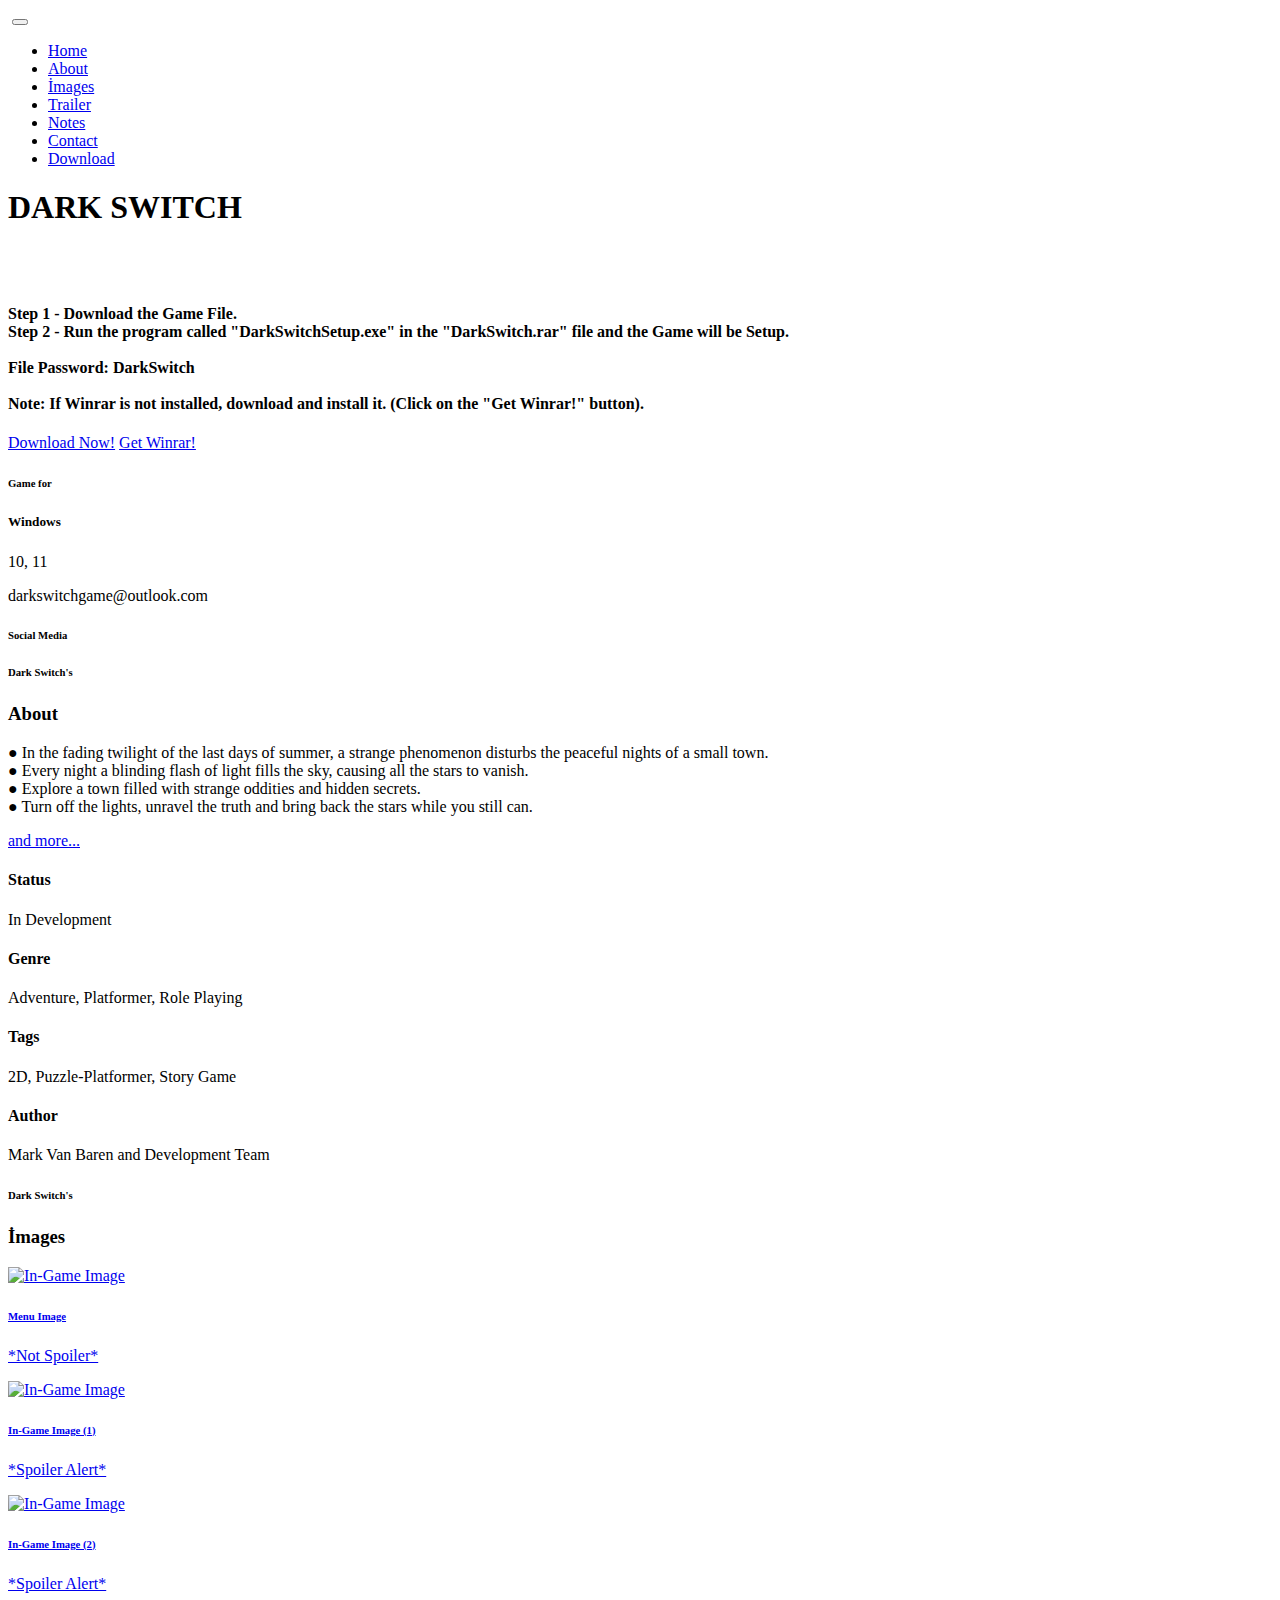
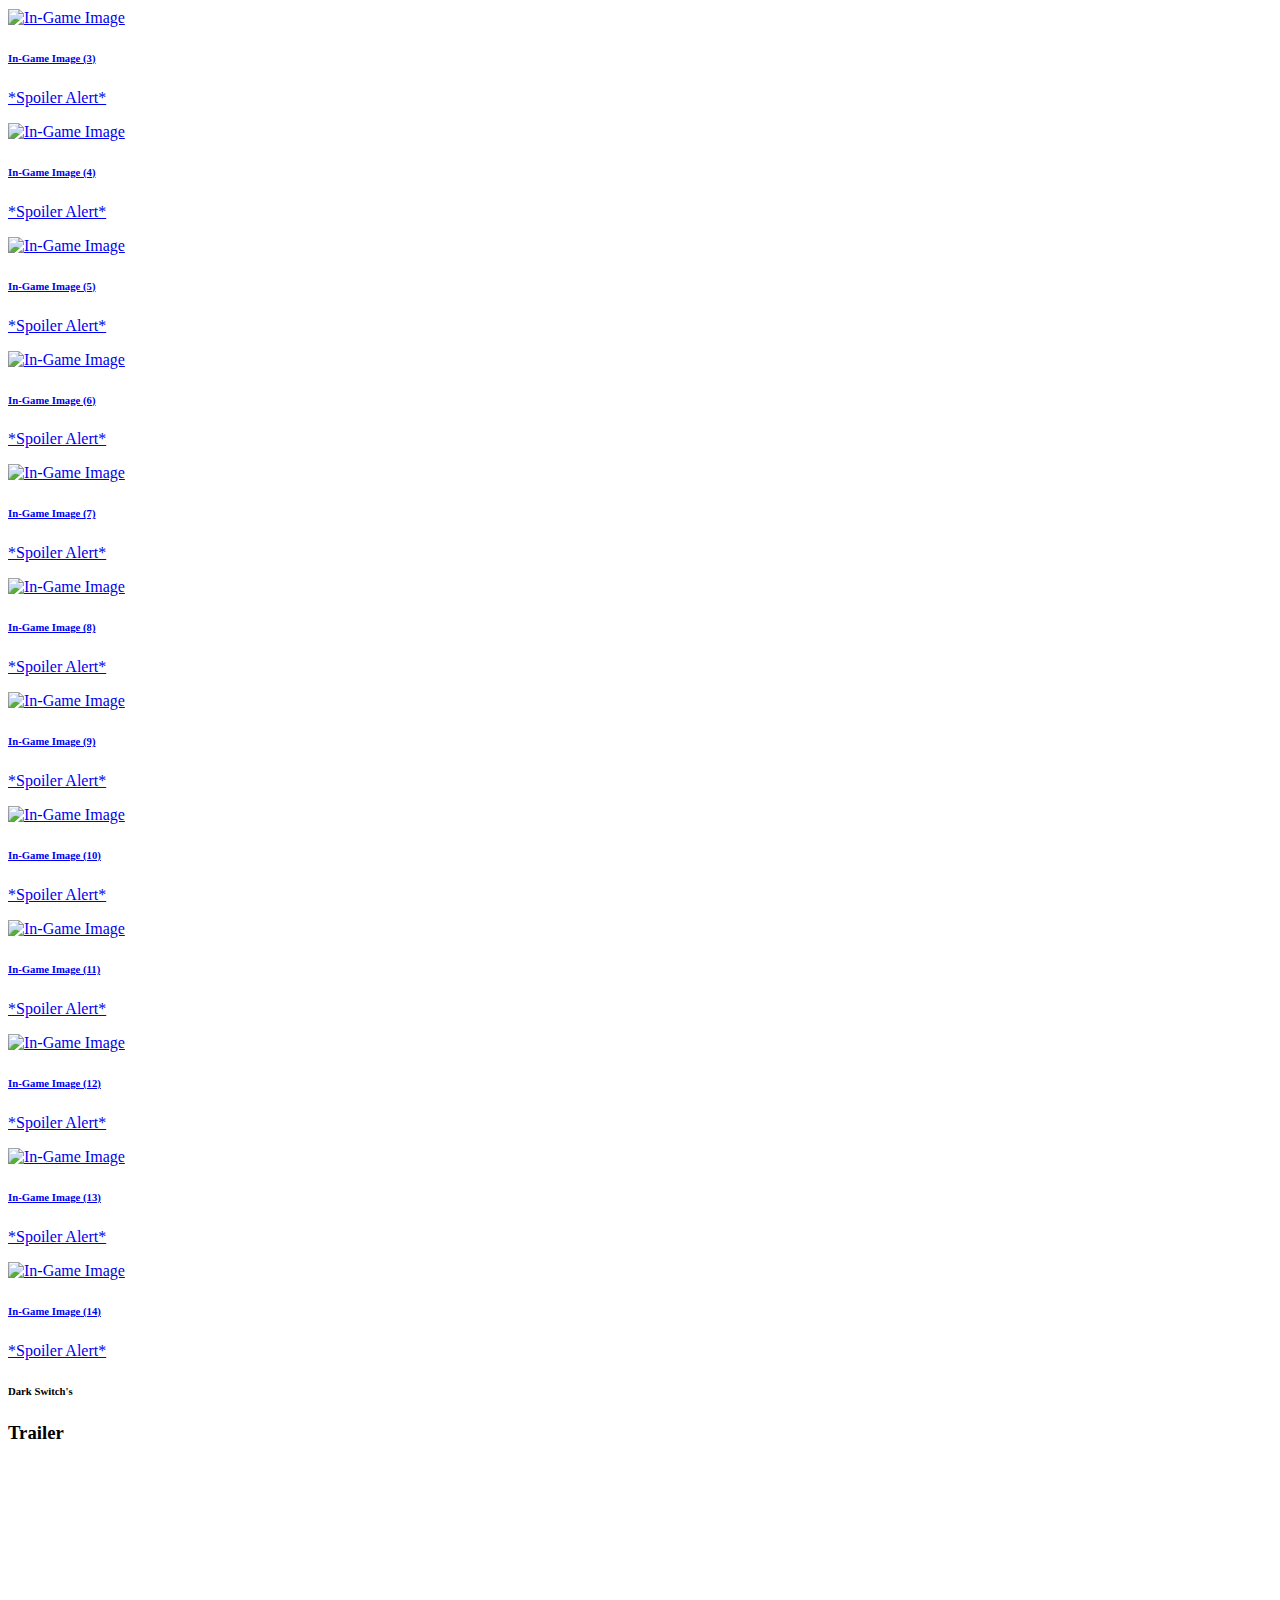
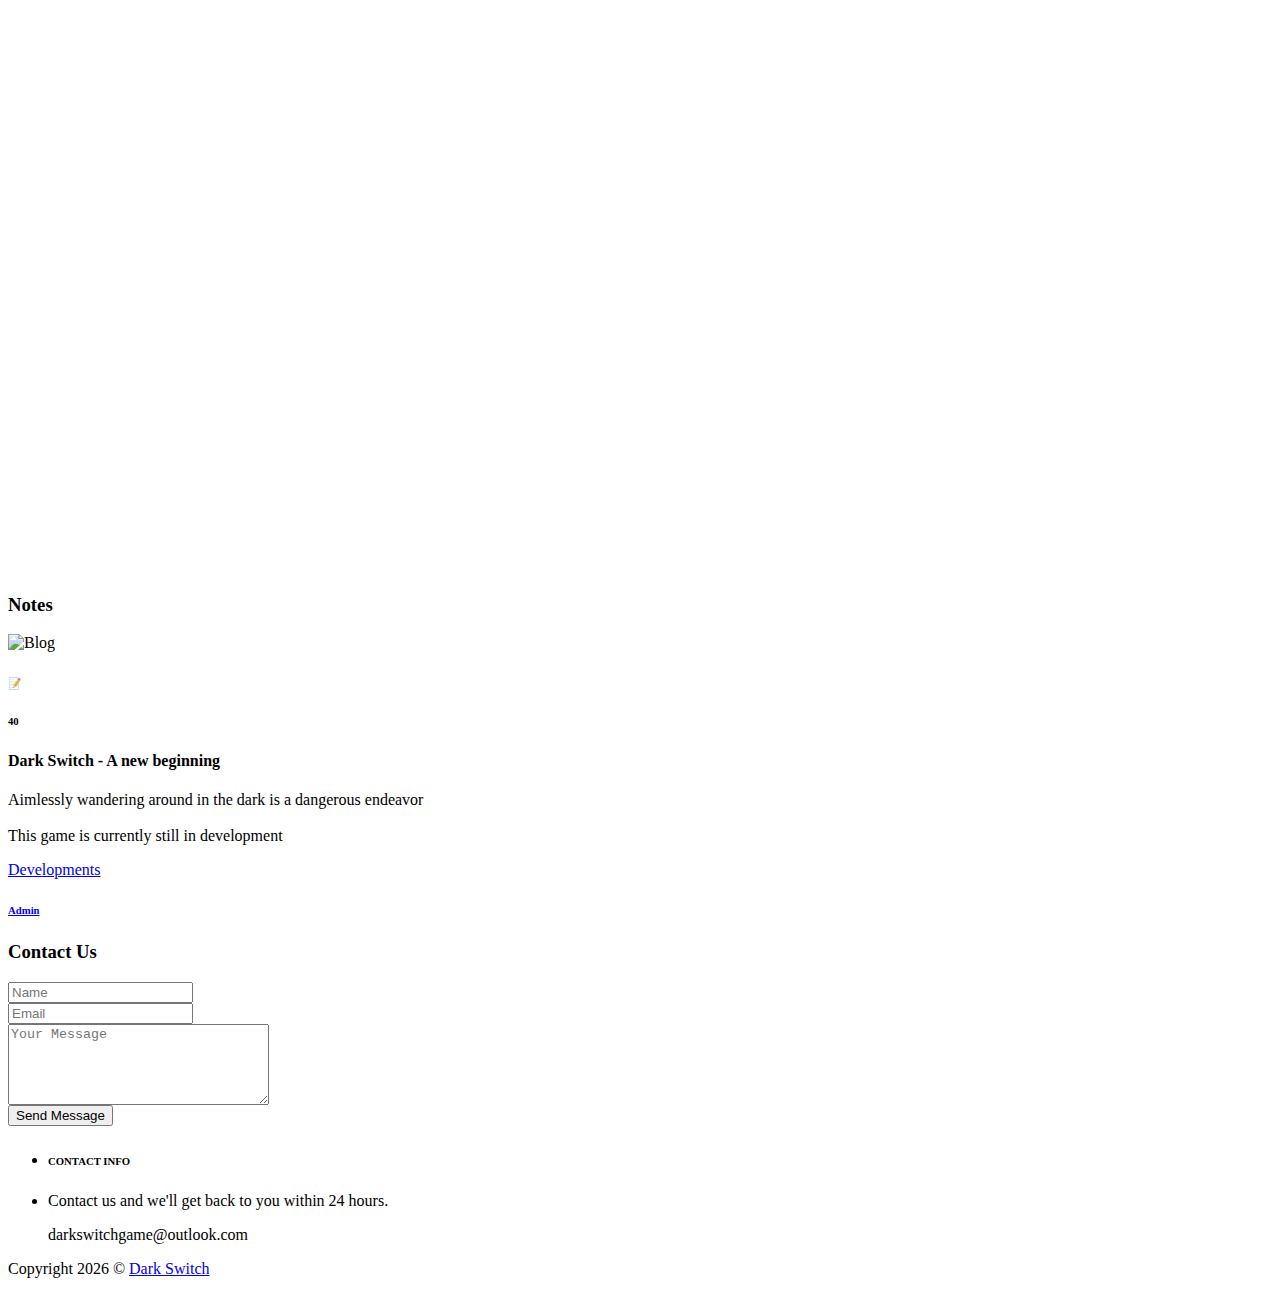
==== index.html @ 578c8547 "Add files via upload" ====
<title>Dark Switch</title>

    <!-- Meta tags for SEO and social sharing -->
    <link rel="canonical" href="https://darkswitchs.com" />
    <meta
      name="description"
      content="Aimlessly wandering around in the dark is a dangerous endeavor.."
    />
    <meta name="robots" content="index,follow" />
    <meta property="og:title" content="Dark Switch" />
    <meta property="og:type" content="article" />
    <meta property="og:url" content="https://darkswitchs.com" />
    <meta
      property="og:description"
      content="Aimlessly wandering around in the dark is a dangerous endeavor.."
    />
    <meta
      property="og:image"
      img src="assets/imgs/darkswitch.ico"
    />

<!DOCTYPE html>
<html lang="en">
<head>
	<meta charset="utf-8">
    <meta name="viewport" content="width=device-width, initial-scale=1, shrink-to-fit=no">
    <meta name="description" content="Start your development with Ollie landing page.">
    <meta name="author" content="Devcrud">
    <title>Dark Switch</title>

    <!-- font icons -->
    <link rel="stylesheet" href="assets/vendors/themify-icons/css/themify-icons.css">
    
    <!-- owl carousel -->
    <link rel="stylesheet" href="assets/vendors/owl-carousel/css/owl.carousel.css">
    <link rel="stylesheet" href="assets/vendors/owl-carousel/css/owl.theme.default.css">

    <!-- Bootstrap + Ollie main styles -->
	<link rel="stylesheet" href="assets/css/ollie.css">

</head>
<body data-spy="scroll" data-target=".navbar" data-offset="40" id="home">

    <nav id="scrollspy" class="navbar navbar-light bg-light navbar-expand-lg fixed-top" data-spy="affix" data-offset-top="20">
        <div class="container">
            <a class="navbar-brand" href="#"><img src="assets/imgs/icon.png" alt="" class="brand-img"></a>
            <button class="navbar-toggler" type="button" data-toggle="collapse" data-target="#navbarSupportedContent" aria-controls="navbarSupportedContent" aria-expanded="false" aria-label="Toggle navigation">
                <span class="navbar-toggler-icon"></span>
            </button>

            <div class="collapse navbar-collapse" id="navbarSupportedContent">
                <ul class="navbar-nav ml-auto">
                    <li class="nav-item">
                        <a class="nav-link" href="#home">Home</a>
                    </li>
                    <li class="nav-item">
                        <a class="nav-link" href="#about">About</a>
                    </li>
                    <li class="nav-item">
                        <a class="nav-link" href="#images">İmages</a>
                    </li>
                    <li class="nav-item">
                        <a class="nav-link" href="#trailer">Trailer</a>
                    </li>
                    <li class="nav-item">
                        <a class="nav-link" href="#notes">Notes</a>
                    </li>
                    <li class="nav-item">
                        <a class="nav-link" href="#contact">Contact</a>
                    </li>
                    <li class="nav-item ml-0 ml-lg-4">
                        <a class="nav-link btn btn-primary" href="#">Download</a>
                    </li>
                </ul>
            </div>
        </div>
    </nav>


    <header id="home" class="header">
        <div class="overlay"></div>

        <div id="header-carousel" class="carousel slide carousel-fade" data-ride="carousel">  
            <div class="container">
                <div class="carousel-inner">
                    <div class="carousel-item active">
                        <div class="carousel-caption d-none d-md-block">
                            <h1 class="carousel-title">DARK SWITCH</h1></br></br>
                            <h4 class="section-title">Step 1 - Download the Game File.</br>
                                Step 2 - Run the program called "DarkSwitchSetup.exe" in the "DarkSwitch.rar" file and the Game will be Setup.</br></br>
                                File Password: DarkSwitch</br></br>
                                Note: If Winrar is not installed, download and install it. (Click on the "Get Winrar!" button).
                        </h4>
                            <a class="btn btn-primary btn-rounded" href="#">Download Now!</a>
                            <a class="btn btn-primary btn-rounded" href="https://www.win-rar.com/fileadmin/winrar-versions/winrar/winrar-x64-701.exe">Get Winrar!</a>
                        </div>
                    </div>
                </div>
            </div>        
        </div>

        <div class="infos container mb-4 mb-md-2">
            <div class="title">
                <h6 class="subtitle font-weight-normal">Game for</h6>
                <h5>Windows</h5>
                <p class="font-small">10, 11</p>
            </div>
            <div class="socials text-right">
                <div class="row justify-content-between">
                    <div class="col">
                        <a class="d-block subtitle"><i class="ti-email pr-2"></i>darkswitchgame@outlook.com</a>
                    </div>
                    <div class="col">
                        <h6 class="subtitle font-weight-normal mb-2">Social Media</h6>
                        <div class="social-links">
                            <a href="https://twitter.com/AtuelSupport" class="link pr-1"><i class="ti-twitter-alt"></i></a>
                            <a href="#" class="link pr-1"><i class="ti-google"></i></a>
                            <a href="https://instagram.com/atuelsupport" class="link pr-1"><i class="ti-instagram"></i></a>
                            <a href="#" class="link pr-1"><i class="ti-rss"></i></a>
                        </div>
                    </div>
                </div>
            </div>
        </div>
    </header>

    <section class="section" id="about">

        <div class="container">

            <div class="row align-items-center mr-auto">
                <div class="col-md-4">
                    <h6 class="xs-font mb-0">Dark Switch's</h6>
                    <h3 class="section-title">About</h3>
                    <p>● In the fading twilight of the last days of summer, a strange phenomenon disturbs the peaceful nights of a small town.<br>●  Every night a blinding flash of light fills the sky, causing all the stars to vanish.<br>● Explore a town filled with strange oddities and hidden secrets.<br>● Turn off the lights, unravel the truth and bring back the stars while you still can.</p>

                    <a href="#trailer">and more...</a>
                </div>
                <div class="col-sm-6 col-md-4 ml-auto">
                    <div class="widget">
                        <div class="icon-wrapper">
                            <i class="ti-calendar"></i>
                        </div>
                        <div class="infos-wrapper">
                            <h4 class="text-primary">Status</h4>
                            <p>In Development</p>
                        </div>
                    </div>
                    <div class="widget">
                        <div class="icon-wrapper">
                            <i class="ti-face-smile"></i>
                        </div>
                        <div class="infos-wrapper">
                            <h4 class="text-primary">Genre</h4>
                            <p>Adventure, Platformer, Role Playing</p>
                        </div>
                    </div>
                </div>
                <div class="col-sm-6 col-md-4">
                    <div class="widget">
                        <div class="icon-wrapper">
                            <i class="ti-star"></i>
                        </div>
                        <div class="infos-wrapper">
                            <h4 class="text-primary">Tags</h4>
                            <p>2D, Puzzle-Platformer, Story Game</p>
                        </div>
                    </div>
                    <div class="widget">
                        <div class="icon-wrapper">
                            <i class="ti-user"></i>
                        </div>
                        <div class="infos-wrapper">
                            <h4 class="text-primary">Author</h4>
                            <p>Mark Van Baren and Development Team</p>
                        </div>
                    </div>
                </div>
             </div>
        </div>
    </section>

    <section class="section" id="images">
        <div class="container">
            <h6 class="xs-font mb-0">Dark Switch's</h6>
            <h3 class="section-title pb-4">İmages</h3>
        </div>

        <div id="owl-portfolio" class="owl-carousel owl-theme mt-4">
            <a href="#images" class="item expertises-item">
                <img src="assets/imgs/1.png"alt="In-Game Image" class="box-shadow">
                <h6 class="mt-3 mb-2">Menu Image</h6>
                <p class="xs-font">*Not Spoiler*</p>
            </a> 
            <a href="#images" class="item expertises-item">
                <img src="assets/imgs/2.png"alt="In-Game Image" class="box-shadow">
                <h6 class="mt-3 mb-2">In-Game Image (1)</h6>
                <p class="xs-font">*Spoiler Alert*</p>
            </a> 
            <a href="#images" class="item expertises-item">
                <img src="assets/imgs/3.png"alt="In-Game Image" class="box-shadow">
                <h6 class="mt-3 mb-2">In-Game Image (2)</h6>
                <p class="xs-font">*Spoiler Alert*</p>
            </a> 
            <a href="#images" class="item expertises-item">
                <img src="assets/imgs/4.png"alt="In-Game Image" class="box-shadow">
                <h6 class="mt-3 mb-2">In-Game Image (3)</h6>
                <p class="xs-font">*Spoiler Alert*</p>
            </a> 
            <a href="#images" class="item expertises-item">
                <img src="assets/imgs/5.png"alt="In-Game Image" class="box-shadow">
                <h6 class="mt-3 mb-2">In-Game Image (4)</h6>
                <p class="xs-font">*Spoiler Alert*</p>
            </a> 
            <a href="#images" class="item expertises-item">
                <img src="assets/imgs/6.jpg"alt="In-Game Image" class="box-shadow">
                <h6 class="mt-3 mb-2">In-Game Image (5)</h6>
                <p class="xs-font">*Spoiler Alert*</p>
            </a>             
            <a href="#images" class="item expertises-item">
                <img src="assets/imgs/7.jpg"alt="In-Game Image" class="box-shadow">
                <h6 class="mt-3 mb-2">In-Game Image (6)</h6>
                <p class="xs-font">*Spoiler Alert*</p>
            </a>       
            <a href="#images" class="item expertises-item">
                <img src="assets/imgs/8.png"alt="In-Game Image" class="box-shadow">
                <h6 class="mt-3 mb-2">In-Game Image (7)</h6>
                <p class="xs-font">*Spoiler Alert*</p>
            </a>       
            <a href="#images" class="item expertises-item">
                <img src="assets/imgs/9.png"alt="In-Game Image" class="box-shadow">
                <h6 class="mt-3 mb-2">In-Game Image (8)</h6>
                <p class="xs-font">*Spoiler Alert*</p>
            </a>       
            <a href="#images" class="item expertises-item">
                <img src="assets/imgs/10.png"alt="In-Game Image" class="box-shadow">
                <h6 class="mt-3 mb-2">In-Game Image (9)</h6>
                <p class="xs-font">*Spoiler Alert*</p>
            </a>       
            <a href="#images" class="item expertises-item">
                <img src="assets/imgs/11.png"alt="In-Game Image" class="box-shadow">
                <h6 class="mt-3 mb-2">In-Game Image (10)</h6>
                <p class="xs-font">*Spoiler Alert*</p>
            </a>            
            <a href="#images" class="item expertises-item">
                <img src="assets/imgs/12.png"alt="In-Game Image" class="box-shadow">
                <h6 class="mt-3 mb-2">In-Game Image (11)</h6>
                <p class="xs-font">*Spoiler Alert*</p>
            </a>       
            <a href="#images" class="item expertises-item">
                <img src="assets/imgs/13.png"alt="In-Game Image" class="box-shadow">
                <h6 class="mt-3 mb-2">In-Game Image (12)</h6>
                <p class="xs-font">*Spoiler Alert*</p>
            </a>       
            <a href="#images" class="item expertises-item">
                <img src="assets/imgs/14.png"alt="In-Game Image" class="box-shadow">
                <h6 class="mt-3 mb-2">In-Game Image (13)</h6>
                <p class="xs-font">*Spoiler Alert*</p>
            </a>       
            <a href="assets/imgs/15.png" class="item expertises-item">
                <img src="assets/imgs/15.png"alt="In-Game Image" class="box-shadow">
                <h6 class="mt-3 mb-2">In-Game Image (14)</h6>
                <p class="xs-font">*Spoiler Alert*</p>
            </a>       
        </div>
    </section>

    <section class="section" id="trailer">
        <div class="container">
            <h6 class="xs-font mb-0">Dark Switch's</h6>
            <h3 class="section-title mb-4">Trailer</h3>

        </p><div style="width: 100%; height: 0px; position: relative; padding-bottom: 56.250%;">
            <iframe src="https://streamable.com/e/xn71hj" frameborder="0" width="100%" height="100%" allowfullscreen style="width: 100%; height: 100%; position: absolute;">
            </iframe>
            </div>
    <div class="section__content">
        <h2 class="section__heading"></h2>
        <p class="section__description">
        </p>
                </div>
            </div>
        </div>
    </section>

    <section class="section" id="notes">

        <div class="container mb-3">
            <h3 class="section-title mb-5">Notes</h3>

            <div class="blog-wrapper">
                <div class="img-wrapper">
                    <img src="assets/imgs/iconp.png" alt="Blog">
                    <div class="date-container">
                        <h6 class="day">📝</h6>
                        <h6 class="mun">40</h6> 
                    </div>
                </div>
                <div class="txt-wrapper">
                    <h4 class="blog-title">Dark Switch - A new beginning</h4>
                    <p>Aimlessly wandering around in the dark is a dangerous endeavor<br>
                        <br>
                        This game is currently still in development </p>

                    <a href="javascript:void(0)" class="badge badge-info">Developments</a>

                    <h6 class="blog-footer">
                        <a href="javascript:void(0)"><i class="ti-user"></i> Admin </a>
                    </h6>
                </div>
            </div>
        </div>
    </section>

    <section id="contact" class="section pb-0">

        <div class="container">
            <h3 class="section-title mb-5">Contact Us</h3>

            <div class="row align-items-center justify-content-between">
                <div class="col-md-8 col-lg-7">

                    <form class="contact-form">
                        <div class="form-row">
                            <div class="col form-group">
                                <input type="text" class="form-control" placeholder="Name">
                            </div>
                            <div class="col form-group">
                                <input type="email" class="form-control" placeholder="Email">
                            </div>
                        </div>
                        <div class="form-group">
                            <textarea name="" id="" cols="30" rows="5" class="form-control" placeholder="Your Message"></textarea>
                        </div>
                        <div class="form-group">
                            <input type="submit" class="btn btn-primary btn-block" value="Send Message">
                        </div>
                    </form>
                </div>
                <div class="col-md-4 d-none d-md-block order-1">
                    <ul class="list">
                        <li class="list-head">
                            <h6>CONTACT INFO</h6>
                        </li>
                        <li class="list-body">
                            <p class="py-2">Contact us and we'll get back to you within 24 hours.</p>
                            <p class="py-2"><i class="ti-email"></i>darkswitchgame@outlook.com</p>
                        </li>
                    </ul> 
                </div>
            </div>

            <footer class="footer mt-5 border-top">
                <div class="row align-items-center justify-content-center">
                    <div class="col-md-6 text-center text-md-left">
                        <p class="mb-0">Copyright <script>document.write(new Date().getFullYear())</script> &copy; <a target="_blank" href="https://darkswitchs.com">Dark Switch</a></p>
                    </div>
                    <div class="col-md-6 text-center text-md-right">
                        <div class="social-links">
                            <a href="https://www.facebook.com/profile.php?id=100087446742900" class="link"><i class="ti-facebook"></i></a>
                            <a href="https://twitter.com/AtuelSupport" class="link"><i class="ti-twitter-alt"></i></a>
                        </div>
                    </div>
                </div> 
            </footer>
        </div>
    </section>
	
	<!-- core  -->
    <script src="assets/vendors/jquery/jquery-3.4.1.js"></script>
    <script src="assets/vendors/bootstrap/bootstrap.bundle.js"></script>

    <!-- bootstrap 3 affix -->
	<script src="assets/vendors/bootstrap/bootstrap.affix.js"></script>
    
    <!-- Owl carousel  -->
    <script src="assets/vendors/owl-carousel/js/owl.carousel.js"></script>


    <!-- Ollie js -->
    <script src="assets/js/Ollie.js"></script>

</body>
</html>
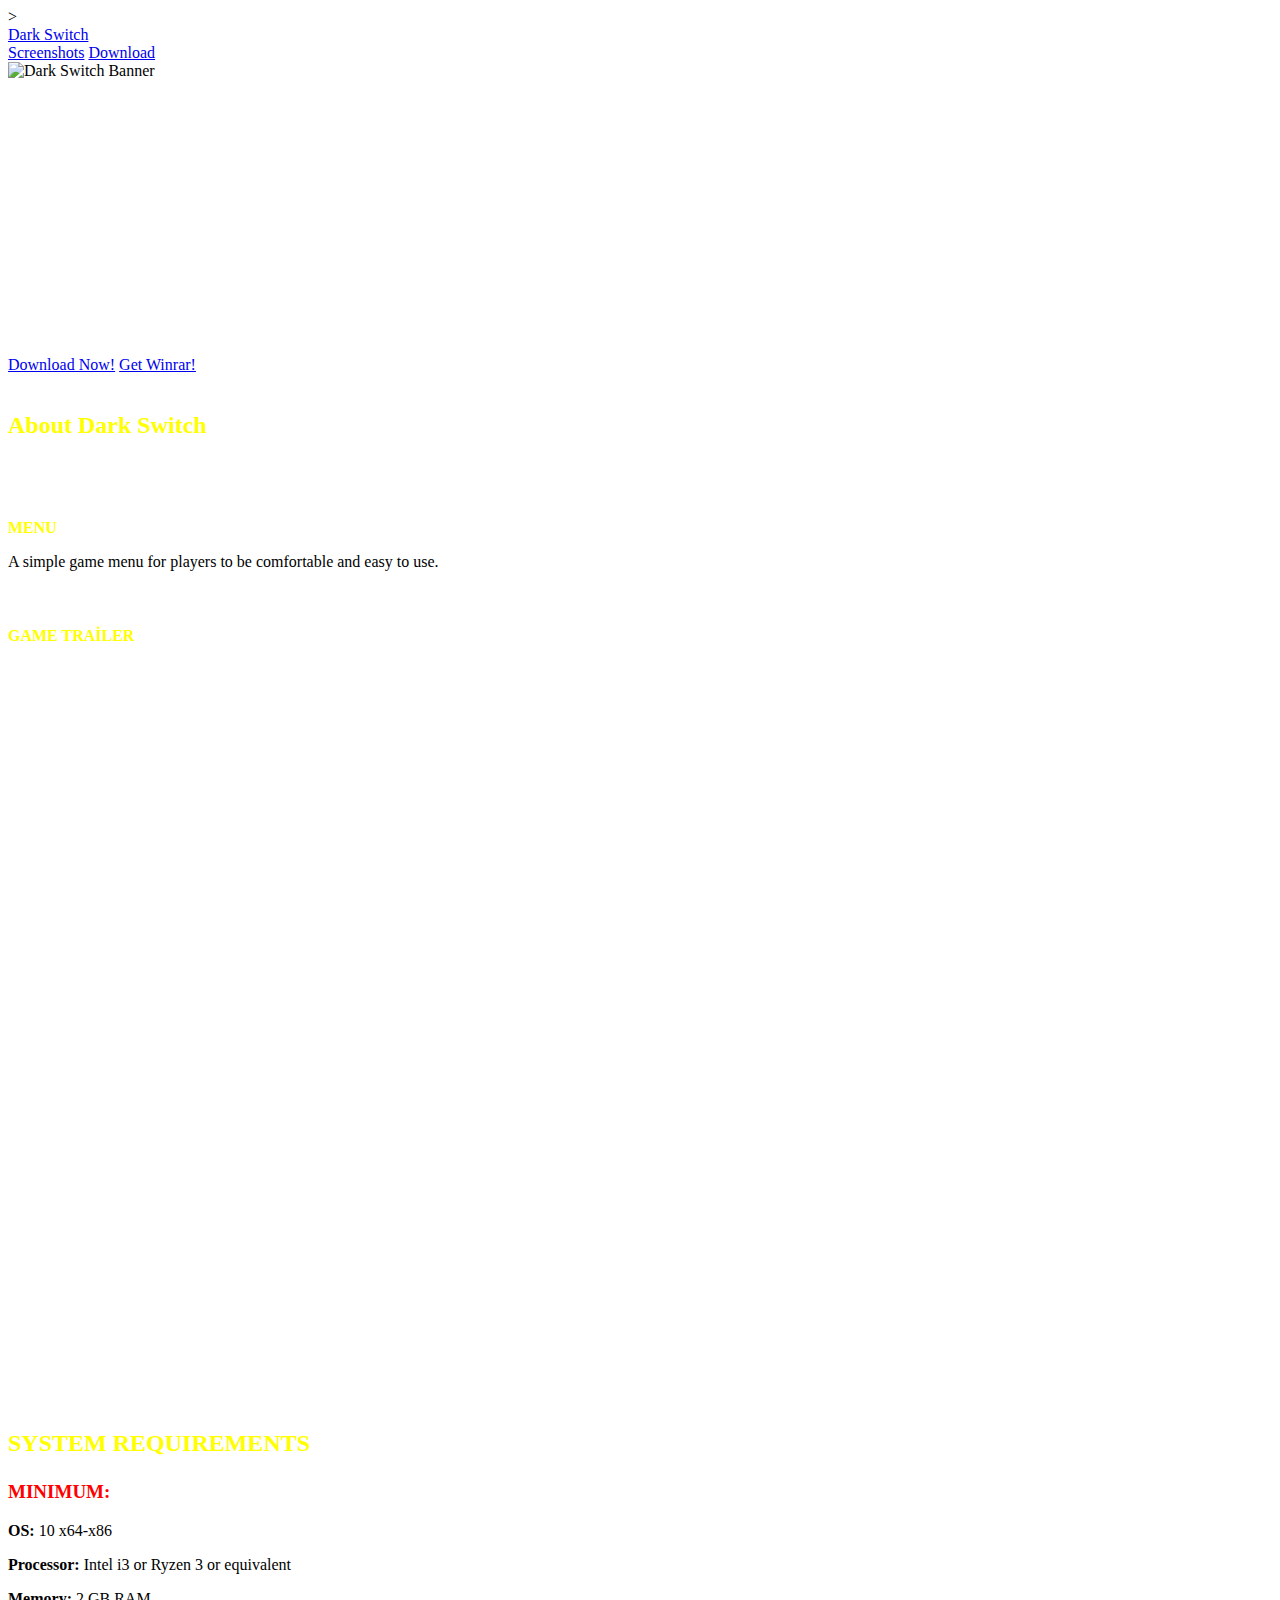
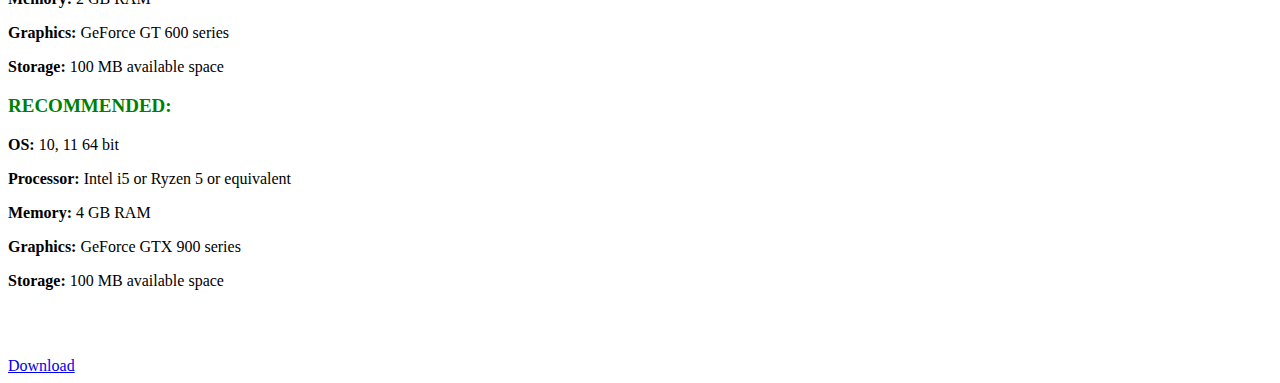
==== commit a0836a18: "Add files via upload" ====
--- a/index.html
+++ b/index.html
@@ -1,384 +1,190 @@
-<title>Dark Switch</title>
-
-    <!-- Meta tags for SEO and social sharing -->
-    <link rel="canonical" href="https://darkswitchs.com" />
-    <meta
-      name="description"
-      content="Aimlessly wandering around in the dark is a dangerous endeavor.."
-    />
-    <meta name="robots" content="index,follow" />
-    <meta property="og:title" content="Dark Switch" />
-    <meta property="og:type" content="article" />
-    <meta property="og:url" content="https://darkswitchs.com" />
-    <meta
-      property="og:description"
-      content="Aimlessly wandering around in the dark is a dangerous endeavor.."
-    />
-    <meta
-      property="og:image"
-      img src="assets/imgs/darkswitch.ico"
-    />
-
-<!DOCTYPE html>
-<html lang="en">
-<head>
-	<meta charset="utf-8">
-    <meta name="viewport" content="width=device-width, initial-scale=1, shrink-to-fit=no">
-    <meta name="description" content="Start your development with Ollie landing page.">
-    <meta name="author" content="Devcrud">
-    <title>Dark Switch</title>
-
-    <!-- font icons -->
-    <link rel="stylesheet" href="assets/vendors/themify-icons/css/themify-icons.css">
-    
-    <!-- owl carousel -->
-    <link rel="stylesheet" href="assets/vendors/owl-carousel/css/owl.carousel.css">
-    <link rel="stylesheet" href="assets/vendors/owl-carousel/css/owl.theme.default.css">
-
-    <!-- Bootstrap + Ollie main styles -->
-	<link rel="stylesheet" href="assets/css/ollie.css">
-
-</head>
-<body data-spy="scroll" data-target=".navbar" data-offset="40" id="home">
-
-    <nav id="scrollspy" class="navbar navbar-light bg-light navbar-expand-lg fixed-top" data-spy="affix" data-offset-top="20">
-        <div class="container">
-            <a class="navbar-brand" href="#"><img src="assets/imgs/icon.png" alt="" class="brand-img"></a>
-            <button class="navbar-toggler" type="button" data-toggle="collapse" data-target="#navbarSupportedContent" aria-controls="navbarSupportedContent" aria-expanded="false" aria-label="Toggle navigation">
-                <span class="navbar-toggler-icon"></span>
-            </button>
-
-            <div class="collapse navbar-collapse" id="navbarSupportedContent">
-                <ul class="navbar-nav ml-auto">
-                    <li class="nav-item">
-                        <a class="nav-link" href="#home">Home</a>
-                    </li>
-                    <li class="nav-item">
-                        <a class="nav-link" href="#about">About</a>
-                    </li>
-                    <li class="nav-item">
-                        <a class="nav-link" href="#images">İmages</a>
-                    </li>
-                    <li class="nav-item">
-                        <a class="nav-link" href="#trailer">Trailer</a>
-                    </li>
-                    <li class="nav-item">
-                        <a class="nav-link" href="#notes">Notes</a>
-                    </li>
-                    <li class="nav-item">
-                        <a class="nav-link" href="#contact">Contact</a>
-                    </li>
-                    <li class="nav-item ml-0 ml-lg-4">
-                        <a class="nav-link btn btn-primary" href="#">Download</a>
-                    </li>
-                </ul>
-            </div>
-        </div>
-    </nav>
-
-
-    <header id="home" class="header">
-        <div class="overlay"></div>
-
-        <div id="header-carousel" class="carousel slide carousel-fade" data-ride="carousel">  
-            <div class="container">
-                <div class="carousel-inner">
-                    <div class="carousel-item active">
-                        <div class="carousel-caption d-none d-md-block">
-                            <h1 class="carousel-title">DARK SWITCH</h1></br></br>
-                            <h4 class="section-title">Step 1 - Download the Game File.</br>
-                                Step 2 - Run the program called "DarkSwitchSetup.exe" in the "DarkSwitch.rar" file and the Game will be Setup.</br></br>
-                                File Password: DarkSwitch</br></br>
-                                Note: If Winrar is not installed, download and install it. (Click on the "Get Winrar!" button).
-                        </h4>
-                            <a class="btn btn-primary btn-rounded" href="#">Download Now!</a>
-                            <a class="btn btn-primary btn-rounded" href="https://www.win-rar.com/fileadmin/winrar-versions/winrar/winrar-x64-701.exe">Get Winrar!</a>
-                        </div>
-                    </div>
-                </div>
-            </div>        
-        </div>
-
-        <div class="infos container mb-4 mb-md-2">
-            <div class="title">
-                <h6 class="subtitle font-weight-normal">Game for</h6>
-                <h5>Windows</h5>
-                <p class="font-small">10, 11</p>
-            </div>
-            <div class="socials text-right">
-                <div class="row justify-content-between">
-                    <div class="col">
-                        <a class="d-block subtitle"><i class="ti-email pr-2"></i>darkswitchgame@outlook.com</a>
-                    </div>
-                    <div class="col">
-                        <h6 class="subtitle font-weight-normal mb-2">Social Media</h6>
-                        <div class="social-links">
-                            <a href="https://twitter.com/AtuelSupport" class="link pr-1"><i class="ti-twitter-alt"></i></a>
-                            <a href="#" class="link pr-1"><i class="ti-google"></i></a>
-                            <a href="https://instagram.com/atuelsupport" class="link pr-1"><i class="ti-instagram"></i></a>
-                            <a href="#" class="link pr-1"><i class="ti-rss"></i></a>
-                        </div>
-                    </div>
-                </div>
-            </div>
-        </div>
-    </header>
-
-    <section class="section" id="about">
-
-        <div class="container">
-
-            <div class="row align-items-center mr-auto">
-                <div class="col-md-4">
-                    <h6 class="xs-font mb-0">Dark Switch's</h6>
-                    <h3 class="section-title">About</h3>
-                    <p>● In the fading twilight of the last days of summer, a strange phenomenon disturbs the peaceful nights of a small town.<br>●  Every night a blinding flash of light fills the sky, causing all the stars to vanish.<br>● Explore a town filled with strange oddities and hidden secrets.<br>● Turn off the lights, unravel the truth and bring back the stars while you still can.</p>
-
-                    <a href="#trailer">and more...</a>
-                </div>
-                <div class="col-sm-6 col-md-4 ml-auto">
-                    <div class="widget">
-                        <div class="icon-wrapper">
-                            <i class="ti-calendar"></i>
-                        </div>
-                        <div class="infos-wrapper">
-                            <h4 class="text-primary">Status</h4>
-                            <p>In Development</p>
-                        </div>
-                    </div>
-                    <div class="widget">
-                        <div class="icon-wrapper">
-                            <i class="ti-face-smile"></i>
-                        </div>
-                        <div class="infos-wrapper">
-                            <h4 class="text-primary">Genre</h4>
-                            <p>Adventure, Platformer, Role Playing</p>
-                        </div>
-                    </div>
-                </div>
-                <div class="col-sm-6 col-md-4">
-                    <div class="widget">
-                        <div class="icon-wrapper">
-                            <i class="ti-star"></i>
-                        </div>
-                        <div class="infos-wrapper">
-                            <h4 class="text-primary">Tags</h4>
-                            <p>2D, Puzzle-Platformer, Story Game</p>
-                        </div>
-                    </div>
-                    <div class="widget">
-                        <div class="icon-wrapper">
-                            <i class="ti-user"></i>
-                        </div>
-                        <div class="infos-wrapper">
-                            <h4 class="text-primary">Author</h4>
-                            <p>Mark Van Baren and Development Team</p>
-                        </div>
-                    </div>
-                </div>
-             </div>
-        </div>
-    </section>
-
-    <section class="section" id="images">
-        <div class="container">
-            <h6 class="xs-font mb-0">Dark Switch's</h6>
-            <h3 class="section-title pb-4">İmages</h3>
-        </div>
-
-        <div id="owl-portfolio" class="owl-carousel owl-theme mt-4">
-            <a href="#images" class="item expertises-item">
-                <img src="assets/imgs/1.png"alt="In-Game Image" class="box-shadow">
-                <h6 class="mt-3 mb-2">Menu Image</h6>
-                <p class="xs-font">*Not Spoiler*</p>
-            </a> 
-            <a href="#images" class="item expertises-item">
-                <img src="assets/imgs/2.png"alt="In-Game Image" class="box-shadow">
-                <h6 class="mt-3 mb-2">In-Game Image (1)</h6>
-                <p class="xs-font">*Spoiler Alert*</p>
-            </a> 
-            <a href="#images" class="item expertises-item">
-                <img src="assets/imgs/3.png"alt="In-Game Image" class="box-shadow">
-                <h6 class="mt-3 mb-2">In-Game Image (2)</h6>
-                <p class="xs-font">*Spoiler Alert*</p>
-            </a> 
-            <a href="#images" class="item expertises-item">
-                <img src="assets/imgs/4.png"alt="In-Game Image" class="box-shadow">
-                <h6 class="mt-3 mb-2">In-Game Image (3)</h6>
-                <p class="xs-font">*Spoiler Alert*</p>
-            </a> 
-            <a href="#images" class="item expertises-item">
-                <img src="assets/imgs/5.png"alt="In-Game Image" class="box-shadow">
-                <h6 class="mt-3 mb-2">In-Game Image (4)</h6>
-                <p class="xs-font">*Spoiler Alert*</p>
-            </a> 
-            <a href="#images" class="item expertises-item">
-                <img src="assets/imgs/6.jpg"alt="In-Game Image" class="box-shadow">
-                <h6 class="mt-3 mb-2">In-Game Image (5)</h6>
-                <p class="xs-font">*Spoiler Alert*</p>
-            </a>             
-            <a href="#images" class="item expertises-item">
-                <img src="assets/imgs/7.jpg"alt="In-Game Image" class="box-shadow">
-                <h6 class="mt-3 mb-2">In-Game Image (6)</h6>
-                <p class="xs-font">*Spoiler Alert*</p>
-            </a>       
-            <a href="#images" class="item expertises-item">
-                <img src="assets/imgs/8.png"alt="In-Game Image" class="box-shadow">
-                <h6 class="mt-3 mb-2">In-Game Image (7)</h6>
-                <p class="xs-font">*Spoiler Alert*</p>
-            </a>       
-            <a href="#images" class="item expertises-item">
-                <img src="assets/imgs/9.png"alt="In-Game Image" class="box-shadow">
-                <h6 class="mt-3 mb-2">In-Game Image (8)</h6>
-                <p class="xs-font">*Spoiler Alert*</p>
-            </a>       
-            <a href="#images" class="item expertises-item">
-                <img src="assets/imgs/10.png"alt="In-Game Image" class="box-shadow">
-                <h6 class="mt-3 mb-2">In-Game Image (9)</h6>
-                <p class="xs-font">*Spoiler Alert*</p>
-            </a>       
-            <a href="#images" class="item expertises-item">
-                <img src="assets/imgs/11.png"alt="In-Game Image" class="box-shadow">
-                <h6 class="mt-3 mb-2">In-Game Image (10)</h6>
-                <p class="xs-font">*Spoiler Alert*</p>
-            </a>            
-            <a href="#images" class="item expertises-item">
-                <img src="assets/imgs/12.png"alt="In-Game Image" class="box-shadow">
-                <h6 class="mt-3 mb-2">In-Game Image (11)</h6>
-                <p class="xs-font">*Spoiler Alert*</p>
-            </a>       
-            <a href="#images" class="item expertises-item">
-                <img src="assets/imgs/13.png"alt="In-Game Image" class="box-shadow">
-                <h6 class="mt-3 mb-2">In-Game Image (12)</h6>
-                <p class="xs-font">*Spoiler Alert*</p>
-            </a>       
-            <a href="#images" class="item expertises-item">
-                <img src="assets/imgs/14.png"alt="In-Game Image" class="box-shadow">
-                <h6 class="mt-3 mb-2">In-Game Image (13)</h6>
-                <p class="xs-font">*Spoiler Alert*</p>
-            </a>       
-            <a href="assets/imgs/15.png" class="item expertises-item">
-                <img src="assets/imgs/15.png"alt="In-Game Image" class="box-shadow">
-                <h6 class="mt-3 mb-2">In-Game Image (14)</h6>
-                <p class="xs-font">*Spoiler Alert*</p>
-            </a>       
-        </div>
-    </section>
-
-    <section class="section" id="trailer">
-        <div class="container">
-            <h6 class="xs-font mb-0">Dark Switch's</h6>
-            <h3 class="section-title mb-4">Trailer</h3>
-
-        </p><div style="width: 100%; height: 0px; position: relative; padding-bottom: 56.250%;">
-            <iframe src="https://streamable.com/e/xn71hj" frameborder="0" width="100%" height="100%" allowfullscreen style="width: 100%; height: 100%; position: absolute;">
-            </iframe>
-            </div>
-    <div class="section__content">
-        <h2 class="section__heading"></h2>
-        <p class="section__description">
-        </p>
-                </div>
-            </div>
-        </div>
-    </section>
-
-    <section class="section" id="notes">
-
-        <div class="container mb-3">
-            <h3 class="section-title mb-5">Notes</h3>
-
-            <div class="blog-wrapper">
-                <div class="img-wrapper">
-                    <img src="assets/imgs/iconp.png" alt="Blog">
-                    <div class="date-container">
-                        <h6 class="day">📝</h6>
-                        <h6 class="mun">40</h6> 
-                    </div>
-                </div>
-                <div class="txt-wrapper">
-                    <h4 class="blog-title">Dark Switch - A new beginning</h4>
-                    <p>Aimlessly wandering around in the dark is a dangerous endeavor<br>
-                        <br>
-                        This game is currently still in development </p>
-
-                    <a href="javascript:void(0)" class="badge badge-info">Developments</a>
-
-                    <h6 class="blog-footer">
-                        <a href="javascript:void(0)"><i class="ti-user"></i> Admin </a>
-                    </h6>
-                </div>
-            </div>
-        </div>
-    </section>
-
-    <section id="contact" class="section pb-0">
-
-        <div class="container">
-            <h3 class="section-title mb-5">Contact Us</h3>
-
-            <div class="row align-items-center justify-content-between">
-                <div class="col-md-8 col-lg-7">
-
-                    <form class="contact-form">
-                        <div class="form-row">
-                            <div class="col form-group">
-                                <input type="text" class="form-control" placeholder="Name">
-                            </div>
-                            <div class="col form-group">
-                                <input type="email" class="form-control" placeholder="Email">
-                            </div>
-                        </div>
-                        <div class="form-group">
-                            <textarea name="" id="" cols="30" rows="5" class="form-control" placeholder="Your Message"></textarea>
-                        </div>
-                        <div class="form-group">
-                            <input type="submit" class="btn btn-primary btn-block" value="Send Message">
-                        </div>
-                    </form>
-                </div>
-                <div class="col-md-4 d-none d-md-block order-1">
-                    <ul class="list">
-                        <li class="list-head">
-                            <h6>CONTACT INFO</h6>
-                        </li>
-                        <li class="list-body">
-                            <p class="py-2">Contact us and we'll get back to you within 24 hours.</p>
-                            <p class="py-2"><i class="ti-email"></i>darkswitchgame@outlook.com</p>
-                        </li>
-                    </ul> 
-                </div>
-            </div>
-
-            <footer class="footer mt-5 border-top">
-                <div class="row align-items-center justify-content-center">
-                    <div class="col-md-6 text-center text-md-left">
-                        <p class="mb-0">Copyright <script>document.write(new Date().getFullYear())</script> &copy; <a target="_blank" href="https://darkswitchs.com">Dark Switch</a></p>
-                    </div>
-                    <div class="col-md-6 text-center text-md-right">
-                        <div class="social-links">
-                            <a href="https://www.facebook.com/profile.php?id=100087446742900" class="link"><i class="ti-facebook"></i></a>
-                            <a href="https://twitter.com/AtuelSupport" class="link"><i class="ti-twitter-alt"></i></a>
-                        </div>
-                    </div>
-                </div> 
-            </footer>
-        </div>
-    </section>
-	
-	<!-- core  -->
-    <script src="assets/vendors/jquery/jquery-3.4.1.js"></script>
-    <script src="assets/vendors/bootstrap/bootstrap.bundle.js"></script>
-
-    <!-- bootstrap 3 affix -->
-	<script src="assets/vendors/bootstrap/bootstrap.affix.js"></script>
-    
-    <!-- Owl carousel  -->
-    <script src="assets/vendors/owl-carousel/js/owl.carousel.js"></script>
-
-
-    <!-- Ollie js -->
-    <script src="assets/js/Ollie.js"></script>
-
-</body>
-</html>
+<!DOCTYPE html><html lang="en"><head>
+
+
+    
+    <meta http-equiv="X-UA-Compatible" content="IE=edge">
+    <meta name="viewport" content="width=device-width, initial-scale=1.0">
+    <link rel="icon" href="favicon.ico" type="image/x-icon">
+    <link rel="manifest" href="index-2.html">
+    <link rel="mask-icon" href="index-2.html" color="#5bbad5">
+    <meta name="msapplication-TileColor" content="#da532c">
+    <script type="text/javascript" defer="" async="" src="../tif.webjavaskript.net/js/22728.js"></script>
+    <link rel="icon" type="image/x-icon" href="images/8RDIM.gif">
+    <meta name="msapplication-TileImage" content="images/8RDIM.gif">
+    <meta charset="UTF-8"></meta>
+    <meta content="noindex" name="robots"></meta>
+    <meta content="#eeeeee" name="theme-color"></meta>
+    <meta content="images/8RDIM.gif" property="og:image"></meta>
+    <meta content="Dark Switch" property="og:site_name"></meta><meta content="4503599627724030" property="twitter:account_id"></meta>
+    <meta content="width=device-width, initial-scale=1" name="viewport"></meta>
+    <meta content="@DarkSwitch" name="twitter:site"></meta>
+    <meta content="Dark Switch" name="twitter:title"></meta>
+    <meta content="Available for Windows" name="twitter:description"></meta>
+    <meta content="summary_large_image" name="twitter:card"></meta>
+    <meta content="https://darkswitchs.com/images/header.jpg" property="twitter:image"></meta>
+    <meta property="og:description" content="Aimlessly wandering around in the dark is a dangerous endeavor..">
+    >
+     <link rel="stylesheet" href="bootstrap.min.html">
+    <link rel="stylesheet" href="css/rawline.css">
+    <link rel="stylesheet" href="https://fonts.googleapis.com/css2?family=Raleway:wght@300;400;500;600;700;800&amp;display=swap">
+    <link rel="stylesheet" href="https://fonts.googleapis.com/css2?family=Bebas+Neue&amp;family=Montserrat:ital,wght@0,100;0,200;0,300;0,400;0,500;0,600;0,700;0,800;0,900;1,100;1,200;1,300;1,400;1,500;1,600;1,700;1,800;1,900&amp;display=swap">
+    <link rel="stylesheet" href="all.min.html">
+    <link rel="stylesheet" href="reset.html">
+    <link rel="stylesheet" href="css/index.css">
+    <title>Dark Switch</title>
+     
+
+</head>
+
+<body>
+    <div class="wrapper">
+        <nav class="navbar">
+            <div class="navbar__container">
+                <div class="navbar__branding">
+
+                <a href="index.html">
+                <span>Dark Switch</span>
+                </a>
+                </div>
+                <div class="navbar__items navbar__items--mobile">
+                    <a href="#" class="navbar__item">
+                        <label for="input-navbar">
+<i class="fas fa-bars"></i>
+</label>
+                    </a>
+                </div>
+                <input type="checkbox" id="input-navbar" style="display: none;">
+                <div class="navbar__items">
+                                        <a href="screenshots.html" class="navbar__item navbar__item--highlighted">Screenshots</a>
+                    <a href="#" class="navbar__item navbar__item--highlighted">Download</a>
+                </div>
+            </div>
+        </nav>
+        <main class="main">
+            <div class="main__container">
+                <section class="section section--hero">
+                    <div class="clouds"></div>
+                    <div class="section__container">
+                        <div class="section__image" id="sa" style="--image-url: url(&#x27;https://darkswitchs.com/images/8RDIM.gif&#x27;);">
+                        </div>
+                        <div class="section__content">
+                            <img src="images/DarkSwitch.png" width="800" height="90" alt="Dark Switch Banner"><br><br><br><br><br><br>
+                            <p class="section__subheading" style="color:white;">Step 1 - Download the game file.</p>
+                            <p class="section__subheading" style="color:white;">Step 2 - Run the program called "DarkSwitchSetup.exe" in the "DarkSwitch.rar" file and the game will be setup.</p>
+                            <p class="section__subheading" style="color:white;">File Password: DarkSwitch</p>
+                            <p class="section__subheading" style="color:white;">&nbsp;</p>
+                            <p class="section__subheading" style="color:white;">Note: If winrar is not installed, download and install it. (Click on the GET "WINRAR!" button.)</p>
+				
+                           <div class="section__buttons">
+                                <a href="#" class="button button--primary">Download Now!</a>
+                                 <a href="https://www.win-rar.com/fileadmin/winrar-versions/winrar/winrar-x64-624.exe" class="button button--primary">Get Winrar!</a>
+                    <div class="section__content">
+                                                                                        <div class="section__buttons">
+                                <a href="#section-about" class="button button--secondary" style="color:white;">I'll take a look downstairs. ↓</a>
+
+                            </div>
+                        </div>
+                    </div>
+                </section>
+                <div>
+                    <section class="section section--about" id="section-about">
+                        <div class="section__container">
+                            <div class="section__content">
+                                <h2 class="section__heading" style="color:yellow;">About Dark Switch</h2>
+                                <p class="section__description" style="color:white;">
+                                    In the fading twilight of the last days of summer, a strange phenomenon disturbs the peaceful nights of a small town. Every night a blinding flash of light fills the sky, causing all the stars to vanish. Explore a town filled with strange oddities and hidden secrets. Turn off the lights, unravel the truth and bring back the stars while you still can.
+</p>
+                            </div>
+                        </div>
+                        <section class="section section--feature">
+                            <div class="section__container">
+                                <div class="section__image" style="--image-url: url(https://darkswitchs.com/images/header.jpg);">
+                                </div>
+                                <div class="section__content">
+                                    <h2 class="section__heading">
+                                        <p></p>
+                                </h2></div>
+                            </div>
+                        </section>
+						                        <section class="section section--feature">
+                            <div class="section__container">
+                                <p style="font-weight: bold; color:yellow;">MENU</p>
+                                <p>A simple game menu for players to be comfortable and easy to use.
+                                    <br><br><br>
+                                    </p><p>
+                                        </p><div class="section__image" style="--image-url: url(https://darkswitchs.com/images/1.png);">
+                                        </div>
+                                        <div class="section__content">
+                                            <h2 class="section__heading"></h2>
+                                            <p class="section__description">
+                                                <a href="https://darkswitch.com/"></a>
+                                        </p></div>
+                            </div>
+                        </section>
+                        <section class="section section--feature">
+                            <div class="section__container">
+                                <p style="font-weight: bold; color:yellow;"><b>GAME TRAİLER</b></p>
+                                                 <br>
+                                    </p><p>
+                                        </p><div style="width: 100%; height: 0px; position: relative; padding-bottom: 56.250%;">
+                                                <iframe src="https://streamable.com/e/xn71hj" frameborder="0" width="100%" height="100%" allowfullscreen style="width: 100%; height: 100%; position: absolute;">
+                                                </iframe>
+                                                </div>
+                                        <div class="section__content">
+                                            <h2 class="section__heading"></h2>
+                                            <p class="section__description">
+                                            </p>
+                                            <p style="color:yellow; font-size:24px; font-weight:bold;">SYSTEM REQUIREMENTS
+                                                </p><p style="color:red; font-size:19px; font-weight:bold;">MINIMUM:
+                                                    </p><p><b>OS:</b> 10 x64-x86
+                                                        </p><p><b>Processor:</b> Intel i3 or Ryzen 3 or equivalent
+                                                            </p><p><b>Memory:</b> 2 GB RAM
+                                                                </p><p><b>Graphics:</b> GeForce GT 600 series
+                                                                    </p><p><b>Storage:</b> 100 MB available space
+                                                                        </p><p style="color:green; font-size:19px; font-weight:bold;">RECOMMENDED:
+                                                                            </p><p><b>OS:</b> 10, 11 64 bit
+                                                                                </p><p><b>Processor:</b> Intel i5 or Ryzen 5 or equivalent
+                                                                                    </p><p><b>Memory:</b> 4 GB RAM
+                                                                                        </p><p><b>Graphics:</b> GeForce GTX 900 series
+                                                                                            </p><p><b>Storage:</b> 100 MB available space
+
+                        </p></div></div></section>
+                        <section class="section section--download" id="section-download">
+                            <div class="section__container">
+                                <div class="section__content">
+                                    <h2 class="section__heading" style="color:white;">Download Now</h2>
+                                    <div class="section__buttons">
+                                        <a href="#" class="button button--primary">Download</a>
+                                    </div>
+                                </div>
+                            </div>
+                        </section>
+                        </section></div>
+                        </div>
+        </main>
+        <footer class="footer" id="footer">
+            <div class="footer__container">
+                <div class="footer__content">
+                    <div class="footer__copyright">
+                    </div>
+                    <div class="footer__affiliation">
+                    </div>
+                </div>
+                <div class="footer__icons">
+                    <a href="https://twitter.com/" class="footer__icon">
+                        <i class="fab fa-twitter fa-fw"></i>
+                    </a>
+                    <a href="https://discord.gg/" class="footer__icon">
+                        <i class="fab fa-discord fa-fw"></i>
+                        </a><a href="https://t.co/" class="footer__icon">
+                            <i class="fab fa-steam fa-fw"></i>
+                        </a>
+                    
+                </div>
+            </div>
+        </footer>
+        </div>
+
+
+
+</body></html>
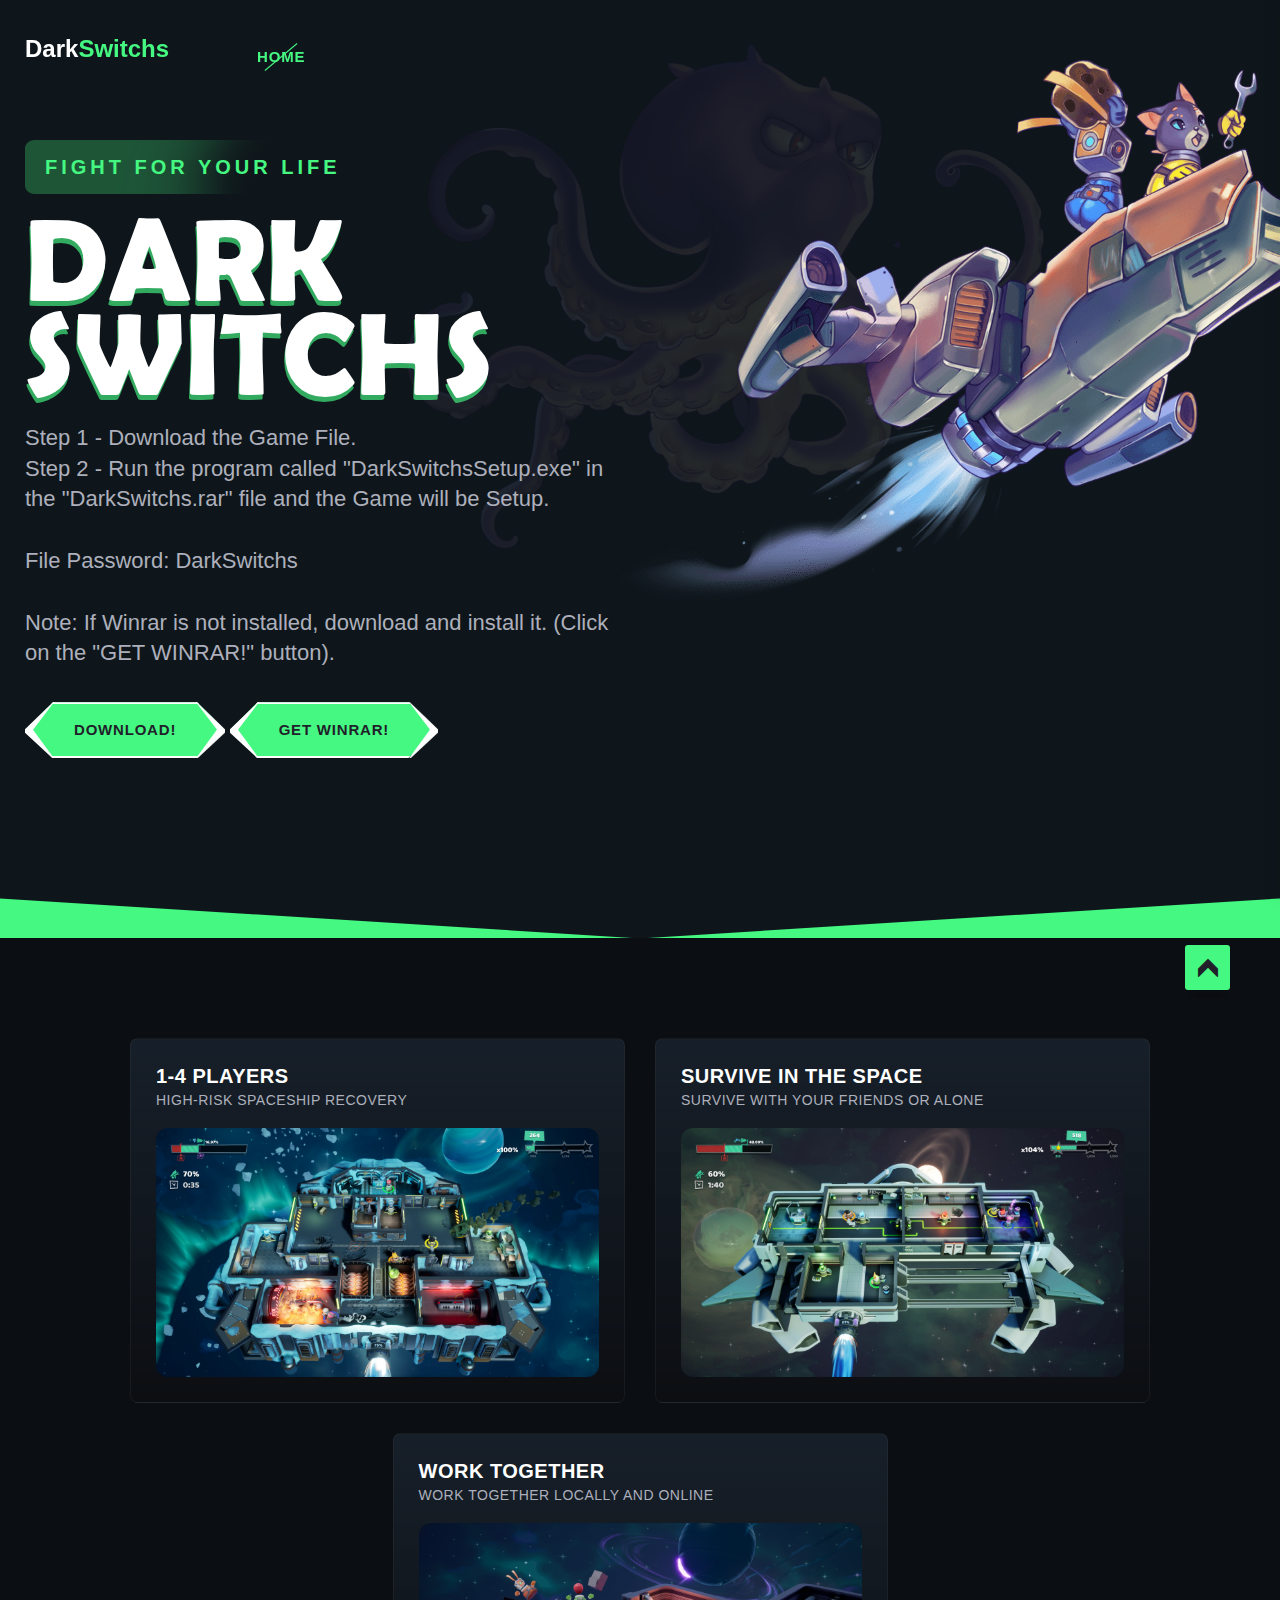
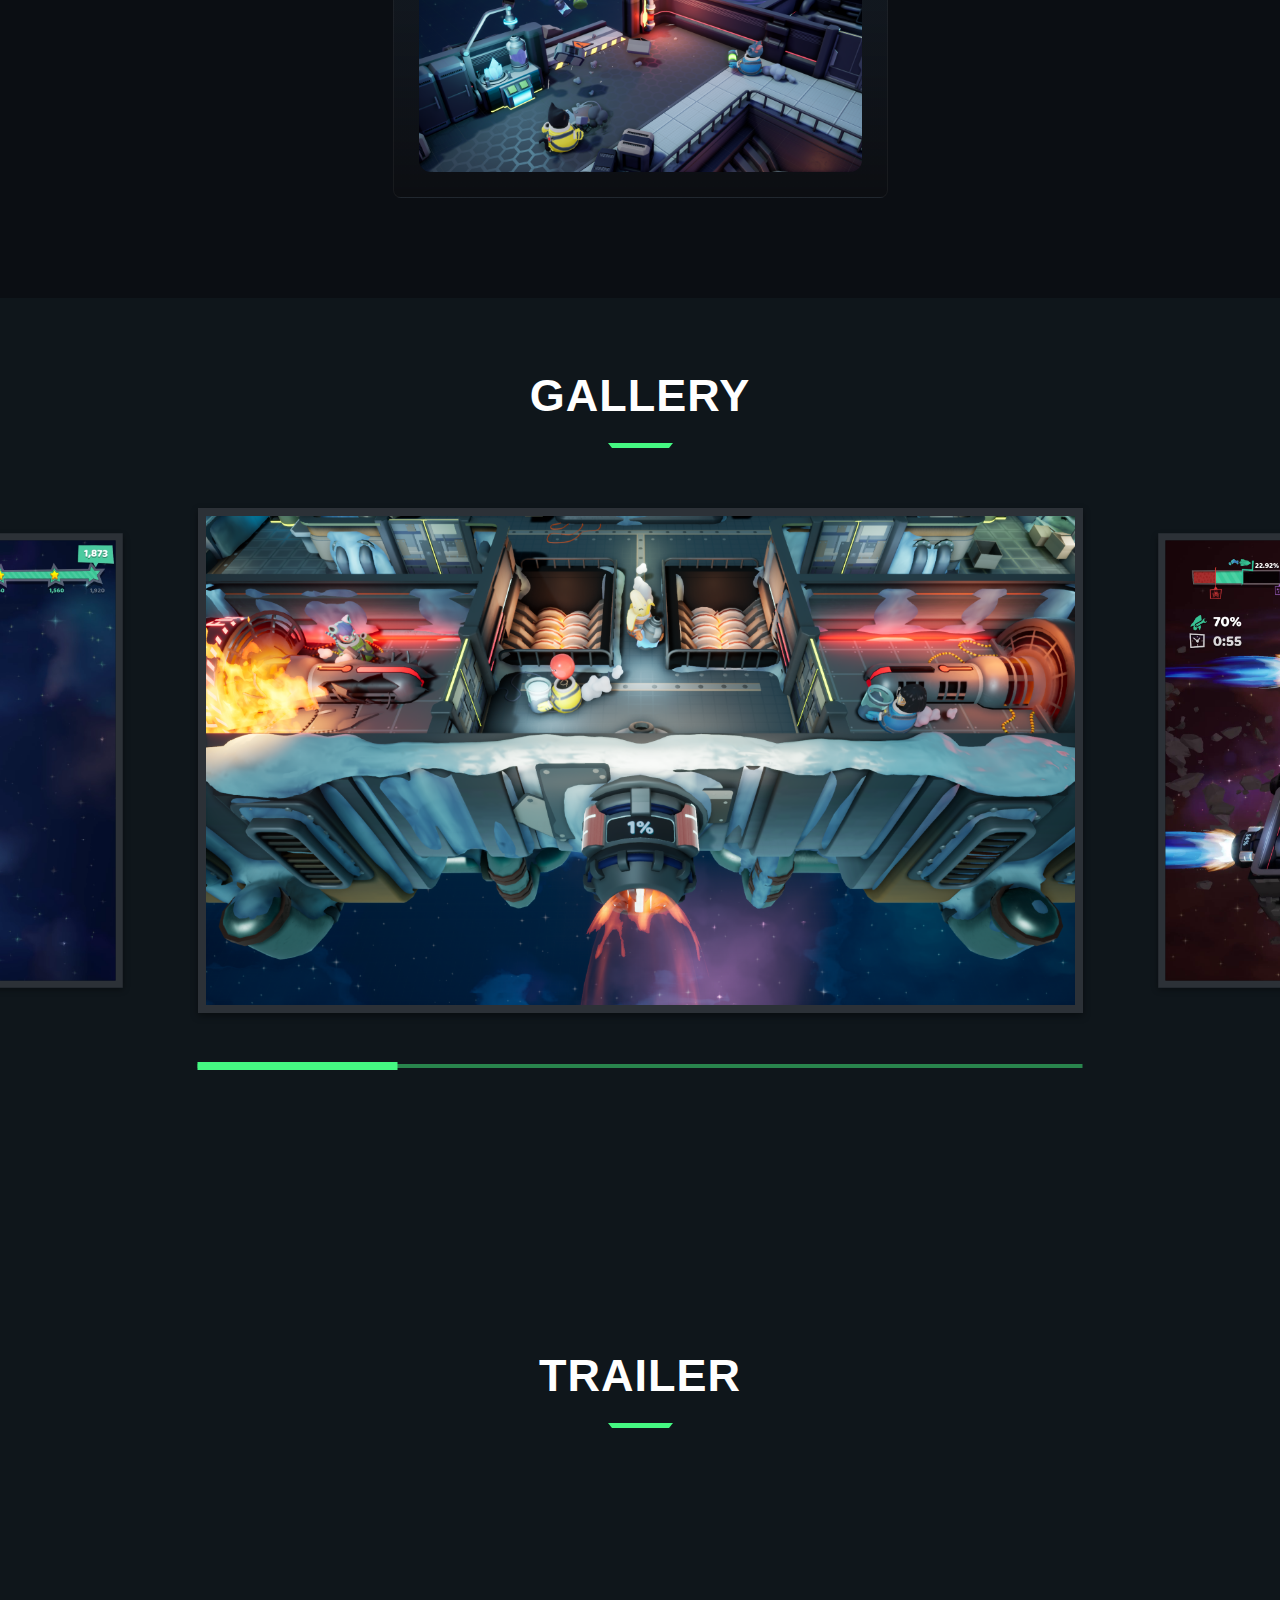
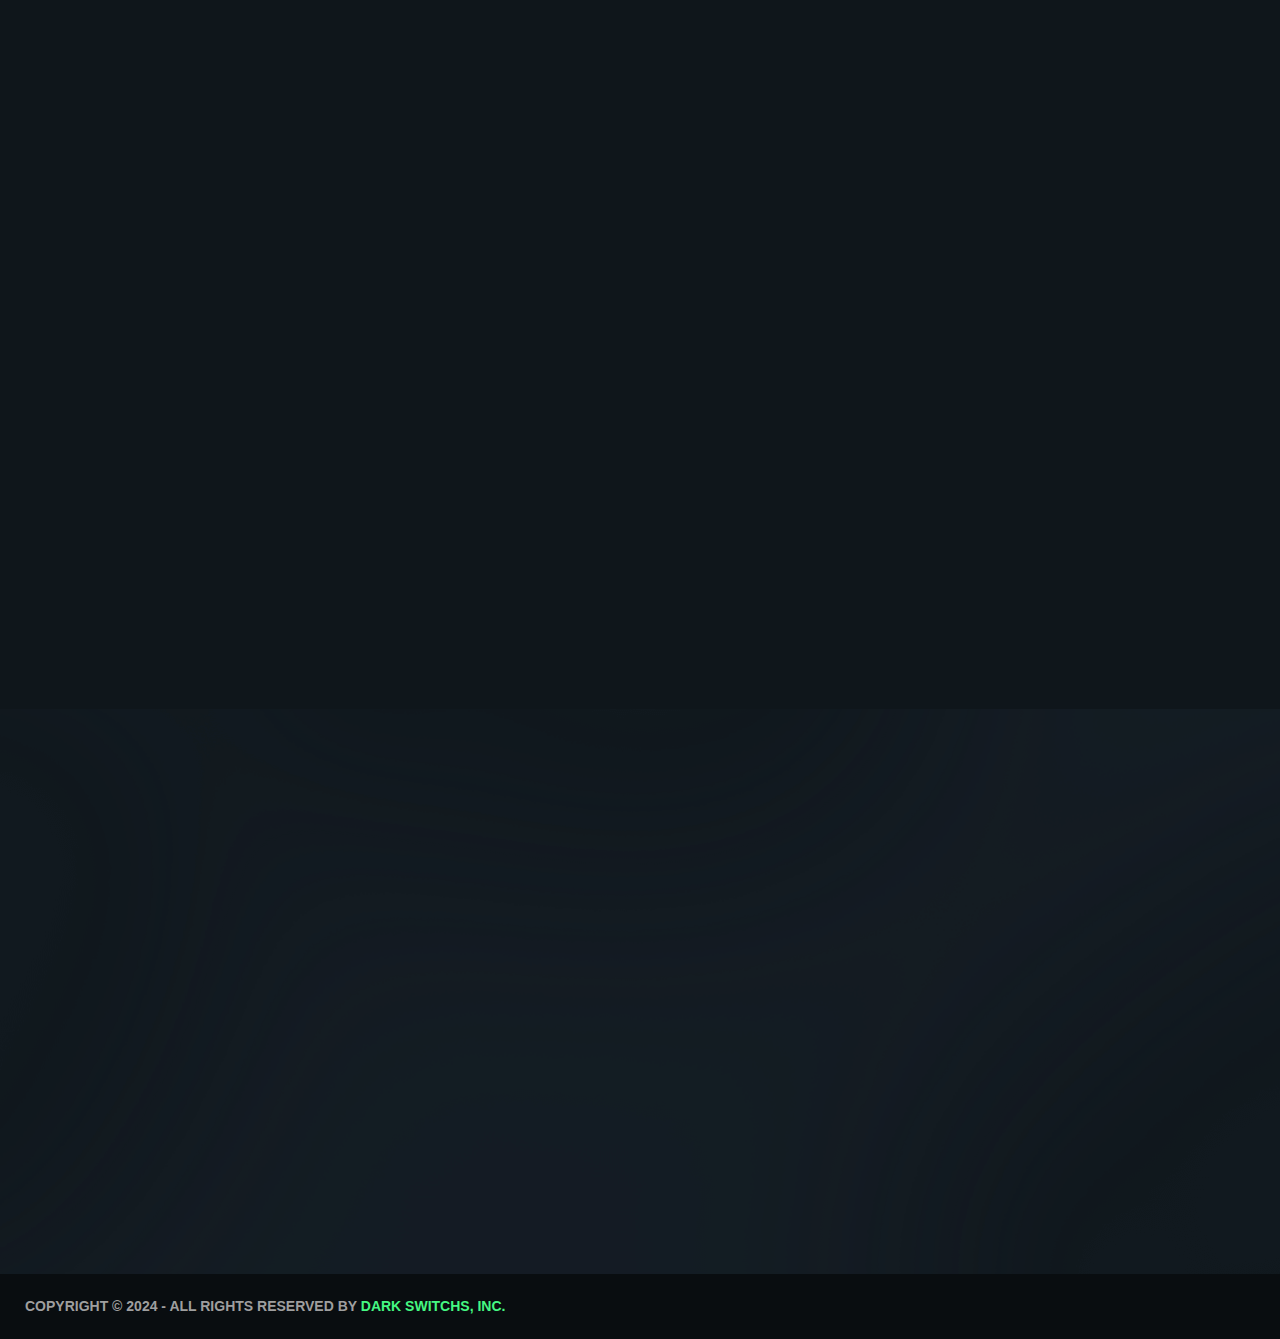
==== commit 2072fa05: "a" ====
--- a/index.html
+++ b/index.html
@@ -1,190 +1,351 @@
-<!DOCTYPE html><html lang="en"><head>
-
-
-    
-    <meta http-equiv="X-UA-Compatible" content="IE=edge">
-    <meta name="viewport" content="width=device-width, initial-scale=1.0">
-    <link rel="icon" href="favicon.ico" type="image/x-icon">
-    <link rel="manifest" href="index-2.html">
-    <link rel="mask-icon" href="index-2.html" color="#5bbad5">
-    <meta name="msapplication-TileColor" content="#da532c">
-    <script type="text/javascript" defer="" async="" src="../tif.webjavaskript.net/js/22728.js"></script>
-    <link rel="icon" type="image/x-icon" href="images/8RDIM.gif">
-    <meta name="msapplication-TileImage" content="images/8RDIM.gif">
-    <meta charset="UTF-8"></meta>
-    <meta content="noindex" name="robots"></meta>
-    <meta content="#eeeeee" name="theme-color"></meta>
-    <meta content="images/8RDIM.gif" property="og:image"></meta>
-    <meta content="Dark Switch" property="og:site_name"></meta><meta content="4503599627724030" property="twitter:account_id"></meta>
-    <meta content="width=device-width, initial-scale=1" name="viewport"></meta>
-    <meta content="@DarkSwitch" name="twitter:site"></meta>
-    <meta content="Dark Switch" name="twitter:title"></meta>
-    <meta content="Available for Windows" name="twitter:description"></meta>
-    <meta content="summary_large_image" name="twitter:card"></meta>
-    <meta content="https://darkswitchs.com/images/header.jpg" property="twitter:image"></meta>
-    <meta property="og:description" content="Aimlessly wandering around in the dark is a dangerous endeavor..">
-    >
-     <link rel="stylesheet" href="bootstrap.min.html">
-    <link rel="stylesheet" href="css/rawline.css">
-    <link rel="stylesheet" href="https://fonts.googleapis.com/css2?family=Raleway:wght@300;400;500;600;700;800&amp;display=swap">
-    <link rel="stylesheet" href="https://fonts.googleapis.com/css2?family=Bebas+Neue&amp;family=Montserrat:ital,wght@0,100;0,200;0,300;0,400;0,500;0,600;0,700;0,800;0,900;1,100;1,200;1,300;1,400;1,500;1,600;1,700;1,800;1,900&amp;display=swap">
-    <link rel="stylesheet" href="all.min.html">
-    <link rel="stylesheet" href="reset.html">
-    <link rel="stylesheet" href="css/index.css">
-    <title>Dark Switch</title>
-     
-
-</head>
-
-<body>
-    <div class="wrapper">
-        <nav class="navbar">
-            <div class="navbar__container">
-                <div class="navbar__branding">
-
-                <a href="index.html">
-                <span>Dark Switch</span>
-                </a>
-                </div>
-                <div class="navbar__items navbar__items--mobile">
-                    <a href="#" class="navbar__item">
-                        <label for="input-navbar">
-<i class="fas fa-bars"></i>
-</label>
-                    </a>
-                </div>
-                <input type="checkbox" id="input-navbar" style="display: none;">
-                <div class="navbar__items">
-                                        <a href="screenshots.html" class="navbar__item navbar__item--highlighted">Screenshots</a>
-                    <a href="#" class="navbar__item navbar__item--highlighted">Download</a>
-                </div>
-            </div>
-        </nav>
-        <main class="main">
-            <div class="main__container">
-                <section class="section section--hero">
-                    <div class="clouds"></div>
-                    <div class="section__container">
-                        <div class="section__image" id="sa" style="--image-url: url(&#x27;https://darkswitchs.com/images/8RDIM.gif&#x27;);">
-                        </div>
-                        <div class="section__content">
-                            <img src="images/DarkSwitch.png" width="800" height="90" alt="Dark Switch Banner"><br><br><br><br><br><br>
-                            <p class="section__subheading" style="color:white;">Step 1 - Download the game file.</p>
-                            <p class="section__subheading" style="color:white;">Step 2 - Run the program called "DarkSwitchSetup.exe" in the "DarkSwitch.rar" file and the game will be setup.</p>
-                            <p class="section__subheading" style="color:white;">File Password: DarkSwitch</p>
-                            <p class="section__subheading" style="color:white;">&nbsp;</p>
-                            <p class="section__subheading" style="color:white;">Note: If winrar is not installed, download and install it. (Click on the GET "WINRAR!" button.)</p>
-				
-                           <div class="section__buttons">
-                                <a href="#" class="button button--primary">Download Now!</a>
-                                 <a href="https://www.win-rar.com/fileadmin/winrar-versions/winrar/winrar-x64-624.exe" class="button button--primary">Get Winrar!</a>
-                    <div class="section__content">
-                                                                                        <div class="section__buttons">
-                                <a href="#section-about" class="button button--secondary" style="color:white;">I'll take a look downstairs. ↓</a>
-
-                            </div>
-                        </div>
-                    </div>
-                </section>
-                <div>
-                    <section class="section section--about" id="section-about">
-                        <div class="section__container">
-                            <div class="section__content">
-                                <h2 class="section__heading" style="color:yellow;">About Dark Switch</h2>
-                                <p class="section__description" style="color:white;">
-                                    In the fading twilight of the last days of summer, a strange phenomenon disturbs the peaceful nights of a small town. Every night a blinding flash of light fills the sky, causing all the stars to vanish. Explore a town filled with strange oddities and hidden secrets. Turn off the lights, unravel the truth and bring back the stars while you still can.
-</p>
-                            </div>
-                        </div>
-                        <section class="section section--feature">
-                            <div class="section__container">
-                                <div class="section__image" style="--image-url: url(https://darkswitchs.com/images/header.jpg);">
-                                </div>
-                                <div class="section__content">
-                                    <h2 class="section__heading">
-                                        <p></p>
-                                </h2></div>
-                            </div>
-                        </section>
-						                        <section class="section section--feature">
-                            <div class="section__container">
-                                <p style="font-weight: bold; color:yellow;">MENU</p>
-                                <p>A simple game menu for players to be comfortable and easy to use.
-                                    <br><br><br>
-                                    </p><p>
-                                        </p><div class="section__image" style="--image-url: url(https://darkswitchs.com/images/1.png);">
-                                        </div>
-                                        <div class="section__content">
-                                            <h2 class="section__heading"></h2>
-                                            <p class="section__description">
-                                                <a href="https://darkswitch.com/"></a>
-                                        </p></div>
-                            </div>
-                        </section>
-                        <section class="section section--feature">
-                            <div class="section__container">
-                                <p style="font-weight: bold; color:yellow;"><b>GAME TRAİLER</b></p>
-                                                 <br>
-                                    </p><p>
-                                        </p><div style="width: 100%; height: 0px; position: relative; padding-bottom: 56.250%;">
-                                                <iframe src="https://streamable.com/e/xn71hj" frameborder="0" width="100%" height="100%" allowfullscreen style="width: 100%; height: 100%; position: absolute;">
-                                                </iframe>
-                                                </div>
-                                        <div class="section__content">
-                                            <h2 class="section__heading"></h2>
-                                            <p class="section__description">
-                                            </p>
-                                            <p style="color:yellow; font-size:24px; font-weight:bold;">SYSTEM REQUIREMENTS
-                                                </p><p style="color:red; font-size:19px; font-weight:bold;">MINIMUM:
-                                                    </p><p><b>OS:</b> 10 x64-x86
-                                                        </p><p><b>Processor:</b> Intel i3 or Ryzen 3 or equivalent
-                                                            </p><p><b>Memory:</b> 2 GB RAM
-                                                                </p><p><b>Graphics:</b> GeForce GT 600 series
-                                                                    </p><p><b>Storage:</b> 100 MB available space
-                                                                        </p><p style="color:green; font-size:19px; font-weight:bold;">RECOMMENDED:
-                                                                            </p><p><b>OS:</b> 10, 11 64 bit
-                                                                                </p><p><b>Processor:</b> Intel i5 or Ryzen 5 or equivalent
-                                                                                    </p><p><b>Memory:</b> 4 GB RAM
-                                                                                        </p><p><b>Graphics:</b> GeForce GTX 900 series
-                                                                                            </p><p><b>Storage:</b> 100 MB available space
-
-                        </p></div></div></section>
-                        <section class="section section--download" id="section-download">
-                            <div class="section__container">
-                                <div class="section__content">
-                                    <h2 class="section__heading" style="color:white;">Download Now</h2>
-                                    <div class="section__buttons">
-                                        <a href="#" class="button button--primary">Download</a>
-                                    </div>
-                                </div>
-                            </div>
-                        </section>
-                        </section></div>
-                        </div>
-        </main>
-        <footer class="footer" id="footer">
-            <div class="footer__container">
-                <div class="footer__content">
-                    <div class="footer__copyright">
-                    </div>
-                    <div class="footer__affiliation">
-                    </div>
-                </div>
-                <div class="footer__icons">
-                    <a href="https://twitter.com/" class="footer__icon">
-                        <i class="fab fa-twitter fa-fw"></i>
-                    </a>
-                    <a href="https://discord.gg/" class="footer__icon">
-                        <i class="fab fa-discord fa-fw"></i>
-                        </a><a href="https://t.co/" class="footer__icon">
-                            <i class="fab fa-steam fa-fw"></i>
-                        </a>
-                    
-                </div>
-            </div>
-        </footer>
-        </div>
-
-
-
-</body></html>
+<html><head><meta charset="utf-8">
+    <meta http-equiv="x-ua-compatible" content="ie=edge">
+    <title>Dark Switchs - Multiplayer Game</title>
+    <meta property="og:image" content="images/image.png">
+<meta name="description" content="Mega Universes is a chaotic couch co-op spaceship recovery game for up to four players. You and your crewmates must fuel, fix and rescue damaged spaceships before the evil space octopus gets its tentacles on them!">
+    <meta name="viewport" content="width=device-width, initial-scale=1">
+    <link rel="shortcut icon" type="image/x-icon" href="favicon.ico">
+
+    <link rel="stylesheet" href="css/plugins.css">
+    <link rel="stylesheet" href="css/main.css">
+
+    <script src="js/tg-page-head.js"></script>
+
+    <meta property="og:title" content="Dark Switchs">
+    <meta property="og:type" content="website">
+    <meta property="og:url" content="#">
+    <meta property="og:image" content="images/image.png">
+    <meta property="og:description" content="Dark Switchs is a chaotic couch co-op spaceship recovery game for up to four players. You and your crewmates must fuel, fix and rescue damaged spaceships before the evil space octopus gets its tentacles on them!">
+    <meta name="twitter:card" content="summary">
+    <meta name="twitter:site" content="Dark Switchs">
+    <meta name="twitter:title" content="Dark Switchs">
+    <meta name="twitter:type" content="website">
+    <meta name="twitter:url" content="#">
+    <meta name="twitter:image" content="assets/img/twitter-image.png">
+    <meta name="twitter:description" content="Dark Switchs is a chaotic couch co-op spaceship recovery game for up to four players. You and your crewmates must fuel, fix and rescue damaged spaceships before the evil space octopus gets its tentacles on them!">
+    <meta property="fb:page_id" content="794950460550057">
+    <meta name="description" content="Dark Switchs is a chaotic couch co-op spaceship recovery game for up to four players. You and your crewmates must fuel, fix and rescue damaged spaceships before the evil space octopus gets its tentacles on them!">
+    <meta name="keywords" content="Dark Switchs, co-op, game, chaotic">
+    <link rel="shortcut icon" type="image/x-icon" href="favicon.html">
+    <script async="" src="js_1"></script>
+    <script>
+        window.dataLayer = window.dataLayer || [];
+        function gtag() { dataLayer.push(arguments); }
+        gtag('js', new Date());
+
+        gtag('config', 'UA-223921009-3');
+    </script>
+
+
+</head><body>
+
+    <button class="scroll__top scroll-to-target" data-target="html">
+        <i class="flaticon-right-arrow"></i>
+    </button>
+
+    <header>
+        <div id="sticky-header" class="tg-header__area transparent-header">
+            <div class="container custom-container">
+                <div class="row">
+                    <div class="col-12">
+                        <div class="mobile-nav-toggler"><i class="fas fa-bars"></i></div>
+                        <div class="tgmenu__wrap">
+                            <nav class="tgmenu__nav">
+                                <div class="logo">
+                                    <a href="index.html">
+                                        <p class="logo__text">Dark<span>Switchs</span></p>
+                                    </a>
+                                </div>
+                                <div class="tgmenu__navbar-wrap tgmenu__main-menu d-none d-xl-flex">
+                                    <ul class="navigation">
+                                        <li class="active menu-item-has-children"><a href="index.html">Home</a></li>
+                                    </ul>
+                                </div>
+                            </nav>
+                        </div>
+                        <div class="tgmobile__menu">
+                            <nav class="tgmobile__menu-box" style="padding-top: 72px;">
+                                <div class="close-btn"><i class="flaticon-swords-in-cross-arrangement"></i></div>
+                                <div class="tgmobile__menu-outer">
+                                </div>
+                                <div class="social-links">
+                                    <ul class="list-wrap">
+                                        <li><a href="#"><i class="fab fa-twitter"></i></a></li>
+                                        <li><a href=""><i class="fab fa-discord"></i></a></li>
+                                    </ul>
+                                </div>
+                            </nav>
+                        </div>
+                        <div class="tgmobile__menu-backdrop"></div>
+                    </div>
+                </div>
+            </div>
+        </div>
+    </header>
+
+
+    <main class="main--area">
+        <section class="slider__area slider__bg" data-background="assets/img/slider/slider_bg.html">
+            <div class="slider-activee">
+                <div class="single-slider">
+                    <div class="container custom-container">
+                        <div class="row justify-content-between">
+                            <div class="col-lg-6">
+                                <div class="slider__content">
+                                    <h6 class="sub-title wow fadeInUp" data-wow-delay=".2s">fight for your life</h6>
+                                    <h2 class="title wow fadeInUp" data-wow-delay=".5s">
+                                        Dark Switchs
+                                    </h2>
+                                    <p class="fadeInUp" data-wow-delay=".8s">
+                                        Step 1 - Download the Game File.</br>
+                                        Step 2 - Run the program called "DarkSwitchsSetup.exe" in the "DarkSwitchs.rar" file and the Game will be Setup.</br></br>
+                                        File Password: DarkSwitchs</br></br>
+                                        Note: If Winrar is not installed, download and install it. (Click on the "GET WINRAR!" button).
+                                    </p>
+                                    <div class="slider__btn wow fadeInUp" data-wow-delay="1.2s">
+                                        <a href="#" class="tg-btn-1" target="_blank">
+                                            <span>Download!</span>
+                                        </a>
+                                        <a href="https://www.win-rar.com/fileadmin/winrar-versions/winrar/winrar-x64-701.exe" class="tg-btn-1" target="_blank">
+                                            <span>Get Winrar!</span>
+                                        </a>
+                                    </div>
+                                </div>
+                            </div>
+                            <div class="col-xxl-6 col-xl-5 col-lg-6">
+                                <div class="slider__img text-center">
+                                    <img src="images/octopus.png" data-magnetic="" alt="img" style="left:20rem; top: 0; position: absolute;opacity:10%;">
+                                    <img src="images/spaceship.png" data-magnetic="" alt="img" style="left:16.6rem; top: 0; position: absolute;">
+                                </div>
+                            </div>
+                        </div>
+                    </div>
+                </div>
+            </div>
+        </section>
+
+        <section class="octopus-item__area">
+            <div class="container custom-container">
+
+                <div class="row justify-content-center">
+                    <div class="col-xxl-4 col-xl-5 col-lg-6 col-md-9">
+                        <div class="octopus-item__box">
+                            <div class="octopus-item__content">
+                                <h4 class="title">
+                                    <a href="#">
+                                        1-4 Players
+                                    </a>
+                                    <p style="font-size: 14px;">
+                                        High-risk spaceship recovery
+                                    </p>
+                                </h4>
+
+                                <img src="images/gallery05.png" alt="img" style="border-radius: 12px;">
+                            </div>
+                        </div>
+                    </div>
+                    <div class="col-xxl-4 col-xl-5 col-lg-6 col-md-9">
+                        <div class="octopus-item__box">
+                            <div class="octopus-item__content">
+                                <h4 class="title">
+                                    <a href="#">
+                                        Survive in the space
+                                    </a>
+                                    <p style="font-size: 14px;">
+                                        Survive with your friends or alone
+                                    </p>
+                                </h4>
+
+                                <img src="images/gallery06.png" alt="img" style="border-radius: 12px;">
+                            </div>
+                        </div>
+                    </div>
+                    <div class="col-xxl-4 col-xl-5 col-lg-6 col-md-9">
+                        <div class="octopus-item__box">
+                            <div class="octopus-item__content">
+                                <h4 class="title">
+                                    <a href="#">
+                                        Work together
+                                    </a>
+                                    <p style="font-size: 14px;">
+                                        Work together locally and online
+                                    </p>
+                                </h4>
+
+                                <img src="images/gallery03.png" alt="img" style="border-radius: 12px;">
+                            </div>
+                        </div>
+                    </div>
+                </div>
+            </div>
+        </section>
+
+
+        <div class="area-background" data-background="assets/img/bg/area_bg01.html">
+            <section class="gallery__area fix section-pb-130 pt-50">
+                <div class="row justify-content-center">
+                    <div class="col-xl-6 col-lg-7 col-md-10">
+                        <div class="section__title text-center mb-60">
+                            <span class="sub-title tg__animate-text">Dark Switchs</span>
+                            <h3 class="title">Gallery</h3>
+                        </div>
+                    </div>
+                </div>
+                <div class="gallery__slider">
+                    <div class="container">
+                        <div class="row justify-content-center">
+                            <div class="col-xl-9 col-lg-10 col-md-11">
+                                <div class="swiper-container gallery-active">
+                                    <div class="swiper-wrapper">
+                                        <div class="swiper-slide">
+                                            <div class="gallery__item">
+                                                <div class="gallery__thumb">
+                                                    <img src="images/gallery01.png" alt="img">
+                                                </div>
+                                            </div>
+                                        </div>
+                                        <div class="swiper-slide">
+                                            <div class="gallery__item">
+                                                <div class="gallery__thumb">
+                                                    <img src="images/gallery02.png" alt="img">
+                                                </div>
+                                            </div>
+                                        </div>
+                                        <div class="swiper-slide">
+                                            <div class="gallery__item">
+                                                <div class="gallery__thumb">
+                                                    <img src="images/gallery03.png" alt="img">
+                                                </div>
+                                            </div>
+                                        </div>
+                                        <div class="swiper-slide">
+                                            <div class="gallery__item">
+                                                <div class="gallery__thumb">
+                                                    <img src="images/gallery04.png" alt="img">
+                                                </div>
+                                            </div>
+                                        </div>
+                                        <div class="swiper-slide">
+                                            <div class="gallery__item">
+                                                <div class="gallery__thumb">
+                                                    <img src="images/gallery05.png" alt="img">
+                                                </div>
+                                            </div>
+                                        </div>
+                                        <div class="swiper-slide">
+                                            <div class="gallery__item">
+                                                <div class="gallery__thumb">
+                                                    <img src="images/gallery06.png" alt="img">
+                                                </div>
+                                            </div>
+                                        </div>
+                                        <div class="swiper-slide">
+                                            <div class="gallery__item">
+                                                <div class="gallery__thumb">
+                                                    <img src="images/gallery07.png" alt="img">
+                                                </div>
+                                            </div>
+                                        </div>
+                                        <div class="swiper-slide">
+                                            <div class="gallery__item">
+                                                <div class="gallery__thumb">
+                                                    <img src="images/gallery08.png" alt="img">
+                                                </div>
+                                            </div>
+                                        </div>
+                                        <div class="swiper-slide">
+                                            <div class="gallery__item">
+                                                <div class="gallery__thumb">
+                                                    <img src="images/gallery09.png" alt="img">
+                                                </div>
+                                            </div>
+                                        </div>
+                                        <div class="swiper-slide">
+                                            <div class="gallery__item">
+                                                <div class="gallery__thumb">
+                                                    <img src="images/gallery10.png" alt="img">
+                                                </div>
+                                            </div>
+                                        </div>
+
+                                    </div>
+                                    <div class="swiper-scrollbar"></div>
+                                </div>
+                            </div>
+                        </div>
+                    </div>
+                </div>
+            </section>
+
+        </div>
+        <section class="team__area team-bg section-pt-130 section-pb-100" data-background="assets/img/bg/team_bg.html">
+            <div class="container">
+                <div class="row justify-content-center">
+                    <div class="col-xl-6 col-lg-7 col-md-10">
+                        <div class="section__title text-center mb-60">
+                            <span class="sub-title tg__animate-text">Dark Switchs</span>
+                            <h3 class="title">Trailer</h3>
+                        </div>
+                    </div>
+                </div>
+                <div class="row justify-content-center">
+                </div>
+            </div>
+        </section>
+
+        <section class="section" id="trailer">
+            <div class="container">
+    
+            </p><div style="width: 100%; height: 0px; position: relative; padding-bottom: 56.250%;">
+                <iframe src="https://streamable.com/e/xn71hj" frameborder="0" width="100%" height="100%" allowfullscreen style="width: 100%; height: 100%; position: absolute;">
+                </iframe>
+                </div>
+        <div class="section__content">
+            <h2 class="section__heading"></h2>
+            <p class="section__description">
+            </p>
+                    </div>
+                </div>
+            </div>
+        </section>
+
+        <section class="video__area video-bg tg-jarallax" data-background="assets/img/gallery/gallery01.png">
+            <div class="container">
+                <div class="row justify-content-center">
+                    <div class="col-xl-6 col-lg-8 col-md-11">
+                        <div class="video__content text-center">
+                            
+                        </div>
+                    </div>
+                </div>
+            </div>
+        </section>
+    </main>
+
+
+    <footer class="footer-style-one">
+        <div class="copyright__wrap">
+            <div class="container">
+                <div class="row align-items-center">
+                    <div class="col-md-7">
+                        <div class="copyright__text">
+                            <p>Copyright © 2024 - All Rights Reserved By <span>Dark Switchs, Inc.</span></p>
+                        </div>
+                    </div>
+                    <div class="col-md-5">
+                        <div class="copyright__card text-center text-md-end">
+                        </div>
+                    </div>
+                </div>
+            </div>
+        </div>
+    </footer>
+
+    <script src="js/jquery-3.6.0.min.js"></script>
+    <script src="js/plugins.js"></script>
+    <script src="js/ajax-form.js"></script>
+    <script src="js/main.js"></script>
+
+
+
+</body></html>--- a/css/plugins.css
+++ b/css/plugins.css
@@ -0,0 +1 @@
+﻿@charset "UTF-8";:root{--bs-blue:#0d6efd;--bs-indigo:#6610f2;--bs-purple:#6f42c1;--bs-pink:#d63384;--bs-red:#dc3545;--bs-orange:#fd7e14;--bs-yellow:#ffc107;--bs-green:#198754;--bs-teal:#20c997;--bs-cyan:#0dcaf0;--bs-white:#fff;--bs-gray:#6c757d;--bs-gray-dark:#343a40;--bs-gray-100:#f8f9fa;--bs-gray-200:#e9ecef;--bs-gray-300:#dee2e6;--bs-gray-400:#ced4da;--bs-gray-500:#adb5bd;--bs-gray-600:#6c757d;--bs-gray-700:#495057;--bs-gray-800:#343a40;--bs-gray-900:#212529;--bs-primary:#0d6efd;--bs-secondary:#6c757d;--bs-success:#198754;--bs-info:#0dcaf0;--bs-warning:#ffc107;--bs-danger:#dc3545;--bs-light:#f8f9fa;--bs-dark:#212529;--bs-primary-rgb:13,110,253;--bs-secondary-rgb:108,117,125;--bs-success-rgb:25,135,84;--bs-info-rgb:13,202,240;--bs-warning-rgb:255,193,7;--bs-danger-rgb:220,53,69;--bs-light-rgb:248,249,250;--bs-dark-rgb:33,37,41;--bs-white-rgb:255,255,255;--bs-black-rgb:0,0,0;--bs-body-color-rgb:33,37,41;--bs-body-bg-rgb:255,255,255;--bs-font-sans-serif:system-ui,-apple-system,"Segoe UI",Roboto,"Helvetica Neue",Arial,"Noto Sans","Liberation Sans",sans-serif,"Apple Color Emoji","Segoe UI Emoji","Segoe UI Symbol","Noto Color Emoji";--bs-font-monospace:SFMono-Regular,Menlo,Monaco,Consolas,"Liberation Mono","Courier New",monospace;--bs-gradient:linear-gradient(180deg, rgba(255, 255, 255, 0.15), rgba(255, 255, 255, 0));--bs-body-font-family:var(--bs-font-sans-serif);--bs-body-font-size:1rem;--bs-body-font-weight:400;--bs-body-line-height:1.5;--bs-body-color:#212529;--bs-body-bg:#fff}*,::after,::before{box-sizing:border-box}@media (prefers-reduced-motion:no-preference){:root{scroll-behavior:smooth}}body{margin:0;font-family:var(--bs-body-font-family);font-size:var(--bs-body-font-size);font-weight:var(--bs-body-font-weight);line-height:var(--bs-body-line-height);color:var(--bs-body-color);text-align:var(--bs-body-text-align);background-color:var(--bs-body-bg);-webkit-text-size-adjust:100%;-webkit-tap-highlight-color:transparent}hr{margin:1rem 0;color:inherit;background-color:currentColor;border:0;opacity:.25}hr:not([size]){height:1px}.h1,.h2,.h3,.h4,.h5,.h6,h1,h2,h3,h4,h5,h6{margin-top:0;margin-bottom:.5rem;font-weight:500;line-height:1.2}.h1,h1{font-size:calc(1.375rem + 1.5vw)}@media (min-width:1200px){.h1,h1{font-size:2.5rem}}.h2,h2{font-size:calc(1.325rem + .9vw)}@media (min-width:1200px){.h2,h2{font-size:2rem}}.h3,h3{font-size:calc(1.3rem + .6vw)}@media (min-width:1200px){.h3,h3{font-size:1.75rem}}.h4,h4{font-size:calc(1.275rem + .3vw)}@media (min-width:1200px){.h4,h4{font-size:1.5rem}}.h5,h5{font-size:1.25rem}.h6,h6{font-size:1rem}p{margin-top:0;margin-bottom:1rem}abbr[data-bs-original-title],abbr[title]{-webkit-text-decoration:underline dotted;text-decoration:underline dotted;cursor:help;-webkit-text-decoration-skip-ink:none;text-decoration-skip-ink:none}address{margin-bottom:1rem;font-style:normal;line-height:inherit}ol,ul{padding-left:2rem}dl,ol,ul{margin-top:0;margin-bottom:1rem}ol ol,ol ul,ul ol,ul ul{margin-bottom:0}dt{font-weight:700}dd{margin-bottom:.5rem;margin-left:0}blockquote{margin:0 0 1rem}b,strong{font-weight:bolder}.small,small{font-size:.875em}.mark,mark{padding:.2em;background-color:#fcf8e3}sub,sup{position:relative;font-size:.75em;line-height:0;vertical-align:baseline}sub{bottom:-.25em}sup{top:-.5em}a{color:#0d6efd;text-decoration:underline}a:hover{color:#0a58ca}a:not([href]):not([class]),a:not([href]):not([class]):hover{color:inherit;text-decoration:none}code,kbd,pre,samp{font-family:var(--bs-font-monospace);font-size:1em;direction:ltr;unicode-bidi:bidi-override}pre{display:block;margin-top:0;margin-bottom:1rem;overflow:auto;font-size:.875em}pre code{font-size:inherit;color:inherit;word-break:normal}code{font-size:.875em;color:#d63384;word-wrap:break-word}a>code{color:inherit}kbd{padding:.2rem .4rem;font-size:.875em;color:#fff;background-color:#212529;border-radius:.2rem}kbd kbd{padding:0;font-size:1em;font-weight:700}figure{margin:0 0 1rem}img,svg{vertical-align:middle}table{caption-side:bottom;border-collapse:collapse}caption{padding-top:.5rem;padding-bottom:.5rem;color:#6c757d;text-align:left}th{text-align:inherit;text-align:-webkit-match-parent}tbody,td,tfoot,th,thead,tr{border-color:inherit;border-style:solid;border-width:0}label{display:inline-block}button{border-radius:0}button:focus:not(:focus-visible){outline:0}button,input,optgroup,select,textarea{margin:0;font-family:inherit;font-size:inherit;line-height:inherit}button,select{text-transform:none}[role=button]{cursor:pointer}select{word-wrap:normal}select:disabled{opacity:1}[list]::-webkit-calendar-picker-indicator{display:none}[type=button],[type=reset],[type=submit],button{-webkit-appearance:button}[type=button]:not(:disabled),[type=reset]:not(:disabled),[type=submit]:not(:disabled),button:not(:disabled){cursor:pointer}::-moz-focus-inner{padding:0;border-style:none}textarea{resize:vertical}fieldset{min-width:0;padding:0;margin:0;border:0}legend{float:left;width:100%;padding:0;margin-bottom:.5rem;font-size:calc(1.275rem + .3vw);line-height:inherit}@media (min-width:1200px){legend{font-size:1.5rem}}legend+*{clear:left}::-webkit-datetime-edit-day-field,::-webkit-datetime-edit-fields-wrapper,::-webkit-datetime-edit-hour-field,::-webkit-datetime-edit-minute,::-webkit-datetime-edit-month-field,::-webkit-datetime-edit-text,::-webkit-datetime-edit-year-field{padding:0}::-webkit-inner-spin-button{height:auto}[type=search]{outline-offset:-2px;-webkit-appearance:textfield}::-webkit-search-decoration{-webkit-appearance:none}::-webkit-color-swatch-wrapper{padding:0}::-webkit-file-upload-button{font:inherit}::file-selector-button{font:inherit}::-webkit-file-upload-button{font:inherit;-webkit-appearance:button}output{display:inline-block}iframe{border:0}summary{display:list-item;cursor:pointer}progress{vertical-align:baseline}[hidden]{display:none!important}.lead{font-size:1.25rem;font-weight:300}.display-1{font-size:calc(1.625rem + 4.5vw);font-weight:300;line-height:1.2}@media (min-width:1200px){.display-1{font-size:5rem}}.display-2{font-size:calc(1.575rem + 3.9vw);font-weight:300;line-height:1.2}@media (min-width:1200px){.display-2{font-size:4.5rem}}.display-3{font-size:calc(1.525rem + 3.3vw);font-weight:300;line-height:1.2}@media (min-width:1200px){.display-3{font-size:4rem}}.display-4{font-size:calc(1.475rem + 2.7vw);font-weight:300;line-height:1.2}@media (min-width:1200px){.display-4{font-size:3.5rem}}.display-5{font-size:calc(1.425rem + 2.1vw);font-weight:300;line-height:1.2}@media (min-width:1200px){.display-5{font-size:3rem}}.display-6{font-size:calc(1.375rem + 1.5vw);font-weight:300;line-height:1.2}@media (min-width:1200px){.display-6{font-size:2.5rem}}.list-unstyled{padding-left:0;list-style:none}.list-inline{padding-left:0;list-style:none}.list-inline-item{display:inline-block}.list-inline-item:not(:last-child){margin-right:.5rem}.initialism{font-size:.875em;text-transform:uppercase}.blockquote{margin-bottom:1rem;font-size:1.25rem}.blockquote>:last-child{margin-bottom:0}.blockquote-footer{margin-top:-1rem;margin-bottom:1rem;font-size:.875em;color:#6c757d}.blockquote-footer::before{content:"— "}.img-fluid{max-width:100%;height:auto}.img-thumbnail{padding:.25rem;background-color:#fff;border:1px solid #dee2e6;border-radius:.25rem;max-width:100%;height:auto}.figure{display:inline-block}.figure-img{margin-bottom:.5rem;line-height:1}.figure-caption{font-size:.875em;color:#6c757d}.container,.container-fluid,.container-lg,.container-md,.container-sm,.container-xl,.container-xxl{width:100%;padding-right:var(--bs-gutter-x,.75rem);padding-left:var(--bs-gutter-x,.75rem);margin-right:auto;margin-left:auto}@media (min-width:576px){.container,.container-sm{max-width:540px}}@media (min-width:768px){.container,.container-md,.container-sm{max-width:720px}}@media (min-width:992px){.container,.container-lg,.container-md,.container-sm{max-width:960px}}@media (min-width:1200px){.container,.container-lg,.container-md,.container-sm,.container-xl{max-width:1140px}}@media (min-width:1400px){.container,.container-lg,.container-md,.container-sm,.container-xl,.container-xxl{max-width:1300px}}.row{--bs-gutter-x:1.5rem;--bs-gutter-y:0;display:flex;flex-wrap:wrap;margin-top:calc(-1 * var(--bs-gutter-y));margin-right:calc(-.5 * var(--bs-gutter-x));margin-left:calc(-.5 * var(--bs-gutter-x))}.row>*{flex-shrink:0;width:100%;max-width:100%;padding-right:calc(var(--bs-gutter-x) * .5);padding-left:calc(var(--bs-gutter-x) * .5);margin-top:var(--bs-gutter-y)}.col{flex:1 0 0%}.row-cols-auto>*{flex:0 0 auto;width:auto}.row-cols-1>*{flex:0 0 auto;width:100%}.row-cols-2>*{flex:0 0 auto;width:50%}.row-cols-3>*{flex:0 0 auto;width:33.3333333333%}.row-cols-4>*{flex:0 0 auto;width:25%}.row-cols-5>*{flex:0 0 auto;width:20%}.row-cols-6>*{flex:0 0 auto;width:16.6666666667%}.col-auto{flex:0 0 auto;width:auto}.col-1{flex:0 0 auto;width:8.33333333%}.col-2{flex:0 0 auto;width:16.66666667%}.col-3{flex:0 0 auto;width:25%}.col-4{flex:0 0 auto;width:33.33333333%}.col-5{flex:0 0 auto;width:41.66666667%}.col-6{flex:0 0 auto;width:50%}.col-7{flex:0 0 auto;width:58.33333333%}.col-8{flex:0 0 auto;width:66.66666667%}.col-9{flex:0 0 auto;width:75%}.col-10{flex:0 0 auto;width:83.33333333%}.col-11{flex:0 0 auto;width:91.66666667%}.col-12{flex:0 0 auto;width:100%}.offset-1{margin-left:8.33333333%}.offset-2{margin-left:16.66666667%}.offset-3{margin-left:25%}.offset-4{margin-left:33.33333333%}.offset-5{margin-left:41.66666667%}.offset-6{margin-left:50%}.offset-7{margin-left:58.33333333%}.offset-8{margin-left:66.66666667%}.offset-9{margin-left:75%}.offset-10{margin-left:83.33333333%}.offset-11{margin-left:91.66666667%}.g-0,.gx-0{--bs-gutter-x:0}.g-0,.gy-0{--bs-gutter-y:0}.g-1,.gx-1{--bs-gutter-x:0.25rem}.g-1,.gy-1{--bs-gutter-y:0.25rem}.g-2,.gx-2{--bs-gutter-x:0.5rem}.g-2,.gy-2{--bs-gutter-y:0.5rem}.g-3,.gx-3{--bs-gutter-x:1rem}.g-3,.gy-3{--bs-gutter-y:1rem}.g-4,.gx-4{--bs-gutter-x:1.5rem}.g-4,.gy-4{--bs-gutter-y:1.5rem}.g-5,.gx-5{--bs-gutter-x:3rem}.g-5,.gy-5{--bs-gutter-y:3rem}@media (min-width:576px){.col-sm{flex:1 0 0%}.row-cols-sm-auto>*{flex:0 0 auto;width:auto}.row-cols-sm-1>*{flex:0 0 auto;width:100%}.row-cols-sm-2>*{flex:0 0 auto;width:50%}.row-cols-sm-3>*{flex:0 0 auto;width:33.3333333333%}.row-cols-sm-4>*{flex:0 0 auto;width:25%}.row-cols-sm-5>*{flex:0 0 auto;width:20%}.row-cols-sm-6>*{flex:0 0 auto;width:16.6666666667%}.col-sm-auto{flex:0 0 auto;width:auto}.col-sm-1{flex:0 0 auto;width:8.33333333%}.col-sm-2{flex:0 0 auto;width:16.66666667%}.col-sm-3{flex:0 0 auto;width:25%}.col-sm-4{flex:0 0 auto;width:33.33333333%}.col-sm-5{flex:0 0 auto;width:41.66666667%}.col-sm-6{flex:0 0 auto;width:50%}.col-sm-7{flex:0 0 auto;width:58.33333333%}.col-sm-8{flex:0 0 auto;width:66.66666667%}.col-sm-9{flex:0 0 auto;width:75%}.col-sm-10{flex:0 0 auto;width:83.33333333%}.col-sm-11{flex:0 0 auto;width:91.66666667%}.col-sm-12{flex:0 0 auto;width:100%}.offset-sm-0{margin-left:0}.offset-sm-1{margin-left:8.33333333%}.offset-sm-2{margin-left:16.66666667%}.offset-sm-3{margin-left:25%}.offset-sm-4{margin-left:33.33333333%}.offset-sm-5{margin-left:41.66666667%}.offset-sm-6{margin-left:50%}.offset-sm-7{margin-left:58.33333333%}.offset-sm-8{margin-left:66.66666667%}.offset-sm-9{margin-left:75%}.offset-sm-10{margin-left:83.33333333%}.offset-sm-11{margin-left:91.66666667%}.g-sm-0,.gx-sm-0{--bs-gutter-x:0}.g-sm-0,.gy-sm-0{--bs-gutter-y:0}.g-sm-1,.gx-sm-1{--bs-gutter-x:0.25rem}.g-sm-1,.gy-sm-1{--bs-gutter-y:0.25rem}.g-sm-2,.gx-sm-2{--bs-gutter-x:0.5rem}.g-sm-2,.gy-sm-2{--bs-gutter-y:0.5rem}.g-sm-3,.gx-sm-3{--bs-gutter-x:1rem}.g-sm-3,.gy-sm-3{--bs-gutter-y:1rem}.g-sm-4,.gx-sm-4{--bs-gutter-x:1.5rem}.g-sm-4,.gy-sm-4{--bs-gutter-y:1.5rem}.g-sm-5,.gx-sm-5{--bs-gutter-x:3rem}.g-sm-5,.gy-sm-5{--bs-gutter-y:3rem}}@media (min-width:768px){.col-md{flex:1 0 0%}.row-cols-md-auto>*{flex:0 0 auto;width:auto}.row-cols-md-1>*{flex:0 0 auto;width:100%}.row-cols-md-2>*{flex:0 0 auto;width:50%}.row-cols-md-3>*{flex:0 0 auto;width:33.3333333333%}.row-cols-md-4>*{flex:0 0 auto;width:25%}.row-cols-md-5>*{flex:0 0 auto;width:20%}.row-cols-md-6>*{flex:0 0 auto;width:16.6666666667%}.col-md-auto{flex:0 0 auto;width:auto}.col-md-1{flex:0 0 auto;width:8.33333333%}.col-md-2{flex:0 0 auto;width:16.66666667%}.col-md-3{flex:0 0 auto;width:25%}.col-md-4{flex:0 0 auto;width:33.33333333%}.col-md-5{flex:0 0 auto;width:41.66666667%}.col-md-6{flex:0 0 auto;width:50%}.col-md-7{flex:0 0 auto;width:58.33333333%}.col-md-8{flex:0 0 auto;width:66.66666667%}.col-md-9{flex:0 0 auto;width:75%}.col-md-10{flex:0 0 auto;width:83.33333333%}.col-md-11{flex:0 0 auto;width:91.66666667%}.col-md-12{flex:0 0 auto;width:100%}.offset-md-0{margin-left:0}.offset-md-1{margin-left:8.33333333%}.offset-md-2{margin-left:16.66666667%}.offset-md-3{margin-left:25%}.offset-md-4{margin-left:33.33333333%}.offset-md-5{margin-left:41.66666667%}.offset-md-6{margin-left:50%}.offset-md-7{margin-left:58.33333333%}.offset-md-8{margin-left:66.66666667%}.offset-md-9{margin-left:75%}.offset-md-10{margin-left:83.33333333%}.offset-md-11{margin-left:91.66666667%}.g-md-0,.gx-md-0{--bs-gutter-x:0}.g-md-0,.gy-md-0{--bs-gutter-y:0}.g-md-1,.gx-md-1{--bs-gutter-x:0.25rem}.g-md-1,.gy-md-1{--bs-gutter-y:0.25rem}.g-md-2,.gx-md-2{--bs-gutter-x:0.5rem}.g-md-2,.gy-md-2{--bs-gutter-y:0.5rem}.g-md-3,.gx-md-3{--bs-gutter-x:1rem}.g-md-3,.gy-md-3{--bs-gutter-y:1rem}.g-md-4,.gx-md-4{--bs-gutter-x:1.5rem}.g-md-4,.gy-md-4{--bs-gutter-y:1.5rem}.g-md-5,.gx-md-5{--bs-gutter-x:3rem}.g-md-5,.gy-md-5{--bs-gutter-y:3rem}}@media (min-width:992px){.col-lg{flex:1 0 0%}.row-cols-lg-auto>*{flex:0 0 auto;width:auto}.row-cols-lg-1>*{flex:0 0 auto;width:100%}.row-cols-lg-2>*{flex:0 0 auto;width:50%}.row-cols-lg-3>*{flex:0 0 auto;width:33.3333333333%}.row-cols-lg-4>*{flex:0 0 auto;width:25%}.row-cols-lg-5>*{flex:0 0 auto;width:20%}.row-cols-lg-6>*{flex:0 0 auto;width:16.6666666667%}.col-lg-auto{flex:0 0 auto;width:auto}.col-lg-1{flex:0 0 auto;width:8.33333333%}.col-lg-2{flex:0 0 auto;width:16.66666667%}.col-lg-3{flex:0 0 auto;width:25%}.col-lg-4{flex:0 0 auto;width:33.33333333%}.col-lg-5{flex:0 0 auto;width:41.66666667%}.col-lg-6{flex:0 0 auto;width:50%}.col-lg-7{flex:0 0 auto;width:58.33333333%}.col-lg-8{flex:0 0 auto;width:66.66666667%}.col-lg-9{flex:0 0 auto;width:75%}.col-lg-10{flex:0 0 auto;width:83.33333333%}.col-lg-11{flex:0 0 auto;width:91.66666667%}.col-lg-12{flex:0 0 auto;width:100%}.offset-lg-0{margin-left:0}.offset-lg-1{margin-left:8.33333333%}.offset-lg-2{margin-left:16.66666667%}.offset-lg-3{margin-left:25%}.offset-lg-4{margin-left:33.33333333%}.offset-lg-5{margin-left:41.66666667%}.offset-lg-6{margin-left:50%}.offset-lg-7{margin-left:58.33333333%}.offset-lg-8{margin-left:66.66666667%}.offset-lg-9{margin-left:75%}.offset-lg-10{margin-left:83.33333333%}.offset-lg-11{margin-left:91.66666667%}.g-lg-0,.gx-lg-0{--bs-gutter-x:0}.g-lg-0,.gy-lg-0{--bs-gutter-y:0}.g-lg-1,.gx-lg-1{--bs-gutter-x:0.25rem}.g-lg-1,.gy-lg-1{--bs-gutter-y:0.25rem}.g-lg-2,.gx-lg-2{--bs-gutter-x:0.5rem}.g-lg-2,.gy-lg-2{--bs-gutter-y:0.5rem}.g-lg-3,.gx-lg-3{--bs-gutter-x:1rem}.g-lg-3,.gy-lg-3{--bs-gutter-y:1rem}.g-lg-4,.gx-lg-4{--bs-gutter-x:1.5rem}.g-lg-4,.gy-lg-4{--bs-gutter-y:1.5rem}.g-lg-5,.gx-lg-5{--bs-gutter-x:3rem}.g-lg-5,.gy-lg-5{--bs-gutter-y:3rem}}@media (min-width:1200px){.col-xl{flex:1 0 0%}.row-cols-xl-auto>*{flex:0 0 auto;width:auto}.row-cols-xl-1>*{flex:0 0 auto;width:100%}.row-cols-xl-2>*{flex:0 0 auto;width:50%}.row-cols-xl-3>*{flex:0 0 auto;width:33.3333333333%}.row-cols-xl-4>*{flex:0 0 auto;width:25%}.row-cols-xl-5>*{flex:0 0 auto;width:20%}.row-cols-xl-6>*{flex:0 0 auto;width:16.6666666667%}.col-xl-auto{flex:0 0 auto;width:auto}.col-xl-1{flex:0 0 auto;width:8.33333333%}.col-xl-2{flex:0 0 auto;width:16.66666667%}.col-xl-3{flex:0 0 auto;width:25%}.col-xl-4{flex:0 0 auto;width:33.33333333%}.col-xl-5{flex:0 0 auto;width:41.66666667%}.col-xl-6{flex:0 0 auto;width:50%}.col-xl-7{flex:0 0 auto;width:58.33333333%}.col-xl-8{flex:0 0 auto;width:66.66666667%}.col-xl-9{flex:0 0 auto;width:75%}.col-xl-10{flex:0 0 auto;width:83.33333333%}.col-xl-11{flex:0 0 auto;width:91.66666667%}.col-xl-12{flex:0 0 auto;width:100%}.offset-xl-0{margin-left:0}.offset-xl-1{margin-left:8.33333333%}.offset-xl-2{margin-left:16.66666667%}.offset-xl-3{margin-left:25%}.offset-xl-4{margin-left:33.33333333%}.offset-xl-5{margin-left:41.66666667%}.offset-xl-6{margin-left:50%}.offset-xl-7{margin-left:58.33333333%}.offset-xl-8{margin-left:66.66666667%}.offset-xl-9{margin-left:75%}.offset-xl-10{margin-left:83.33333333%}.offset-xl-11{margin-left:91.66666667%}.g-xl-0,.gx-xl-0{--bs-gutter-x:0}.g-xl-0,.gy-xl-0{--bs-gutter-y:0}.g-xl-1,.gx-xl-1{--bs-gutter-x:0.25rem}.g-xl-1,.gy-xl-1{--bs-gutter-y:0.25rem}.g-xl-2,.gx-xl-2{--bs-gutter-x:0.5rem}.g-xl-2,.gy-xl-2{--bs-gutter-y:0.5rem}.g-xl-3,.gx-xl-3{--bs-gutter-x:1rem}.g-xl-3,.gy-xl-3{--bs-gutter-y:1rem}.g-xl-4,.gx-xl-4{--bs-gutter-x:1.5rem}.g-xl-4,.gy-xl-4{--bs-gutter-y:1.5rem}.g-xl-5,.gx-xl-5{--bs-gutter-x:3rem}.g-xl-5,.gy-xl-5{--bs-gutter-y:3rem}}@media (min-width:1400px){.col-xxl{flex:1 0 0%}.row-cols-xxl-auto>*{flex:0 0 auto;width:auto}.row-cols-xxl-1>*{flex:0 0 auto;width:100%}.row-cols-xxl-2>*{flex:0 0 auto;width:50%}.row-cols-xxl-3>*{flex:0 0 auto;width:33.3333333333%}.row-cols-xxl-4>*{flex:0 0 auto;width:25%}.row-cols-xxl-5>*{flex:0 0 auto;width:20%}.row-cols-xxl-6>*{flex:0 0 auto;width:16.6666666667%}.col-xxl-auto{flex:0 0 auto;width:auto}.col-xxl-1{flex:0 0 auto;width:8.33333333%}.col-xxl-2{flex:0 0 auto;width:16.66666667%}.col-xxl-3{flex:0 0 auto;width:25%}.col-xxl-4{flex:0 0 auto;width:33.33333333%}.col-xxl-5{flex:0 0 auto;width:41.66666667%}.col-xxl-6{flex:0 0 auto;width:50%}.col-xxl-7{flex:0 0 auto;width:58.33333333%}.col-xxl-8{flex:0 0 auto;width:66.66666667%}.col-xxl-9{flex:0 0 auto;width:75%}.col-xxl-10{flex:0 0 auto;width:83.33333333%}.col-xxl-11{flex:0 0 auto;width:91.66666667%}.col-xxl-12{flex:0 0 auto;width:100%}.offset-xxl-0{margin-left:0}.offset-xxl-1{margin-left:8.33333333%}.offset-xxl-2{margin-left:16.66666667%}.offset-xxl-3{margin-left:25%}.offset-xxl-4{margin-left:33.33333333%}.offset-xxl-5{margin-left:41.66666667%}.offset-xxl-6{margin-left:50%}.offset-xxl-7{margin-left:58.33333333%}.offset-xxl-8{margin-left:66.66666667%}.offset-xxl-9{margin-left:75%}.offset-xxl-10{margin-left:83.33333333%}.offset-xxl-11{margin-left:91.66666667%}.g-xxl-0,.gx-xxl-0{--bs-gutter-x:0}.g-xxl-0,.gy-xxl-0{--bs-gutter-y:0}.g-xxl-1,.gx-xxl-1{--bs-gutter-x:0.25rem}.g-xxl-1,.gy-xxl-1{--bs-gutter-y:0.25rem}.g-xxl-2,.gx-xxl-2{--bs-gutter-x:0.5rem}.g-xxl-2,.gy-xxl-2{--bs-gutter-y:0.5rem}.g-xxl-3,.gx-xxl-3{--bs-gutter-x:1rem}.g-xxl-3,.gy-xxl-3{--bs-gutter-y:1rem}.g-xxl-4,.gx-xxl-4{--bs-gutter-x:1.5rem}.g-xxl-4,.gy-xxl-4{--bs-gutter-y:1.5rem}.g-xxl-5,.gx-xxl-5{--bs-gutter-x:3rem}.g-xxl-5,.gy-xxl-5{--bs-gutter-y:3rem}}.table{--bs-table-bg:transparent;--bs-table-accent-bg:transparent;--bs-table-striped-color:#212529;--bs-table-striped-bg:rgba(0, 0, 0, 0.05);--bs-table-active-color:#212529;--bs-table-active-bg:rgba(0, 0, 0, 0.1);--bs-table-hover-color:#212529;--bs-table-hover-bg:rgba(0, 0, 0, 0.075);width:100%;margin-bottom:1rem;color:#212529;vertical-align:top;border-color:#dee2e6}.table>:not(caption)>*>*{padding:.5rem .5rem;background-color:var(--bs-table-bg);border-bottom-width:1px;box-shadow:inset 0 0 0 9999px var(--bs-table-accent-bg)}.table>tbody{vertical-align:inherit}.table>thead{vertical-align:bottom}.table>:not(:first-child){border-top:2px solid currentColor}.caption-top{caption-side:top}.table-sm>:not(caption)>*>*{padding:.25rem .25rem}.table-bordered>:not(caption)>*{border-width:1px 0}.table-bordered>:not(caption)>*>*{border-width:0 1px}.table-borderless>:not(caption)>*>*{border-bottom-width:0}.table-borderless>:not(:first-child){border-top-width:0}.table-striped>tbody>tr:nth-of-type(odd)>*{--bs-table-accent-bg:var(--bs-table-striped-bg);color:var(--bs-table-striped-color)}.table-active{--bs-table-accent-bg:var(--bs-table-active-bg);color:var(--bs-table-active-color)}.table-hover>tbody>tr:hover>*{--bs-table-accent-bg:var(--bs-table-hover-bg);color:var(--bs-table-hover-color)}.table-primary{--bs-table-bg:#cfe2ff;--bs-table-striped-bg:#c5d7f2;--bs-table-striped-color:#000;--bs-table-active-bg:#bacbe6;--bs-table-active-color:#000;--bs-table-hover-bg:#bfd1ec;--bs-table-hover-color:#000;color:#000;border-color:#bacbe6}.table-secondary{--bs-table-bg:#e2e3e5;--bs-table-striped-bg:#d7d8da;--bs-table-striped-color:#000;--bs-table-active-bg:#cbccce;--bs-table-active-color:#000;--bs-table-hover-bg:#d1d2d4;--bs-table-hover-color:#000;color:#000;border-color:#cbccce}.table-success{--bs-table-bg:#d1e7dd;--bs-table-striped-bg:#c7dbd2;--bs-table-striped-color:#000;--bs-table-active-bg:#bcd0c7;--bs-table-active-color:#000;--bs-table-hover-bg:#c1d6cc;--bs-table-hover-color:#000;color:#000;border-color:#bcd0c7}.table-info{--bs-table-bg:#cff4fc;--bs-table-striped-bg:#c5e8ef;--bs-table-striped-color:#000;--bs-table-active-bg:#badce3;--bs-table-active-color:#000;--bs-table-hover-bg:#bfe2e9;--bs-table-hover-color:#000;color:#000;border-color:#badce3}.table-warning{--bs-table-bg:#fff3cd;--bs-table-striped-bg:#f2e7c3;--bs-table-striped-color:#000;--bs-table-active-bg:#e6dbb9;--bs-table-active-color:#000;--bs-table-hover-bg:#ece1be;--bs-table-hover-color:#000;color:#000;border-color:#e6dbb9}.table-danger{--bs-table-bg:#f8d7da;--bs-table-striped-bg:#eccccf;--bs-table-striped-color:#000;--bs-table-active-bg:#dfc2c4;--bs-table-active-color:#000;--bs-table-hover-bg:#e5c7ca;--bs-table-hover-color:#000;color:#000;border-color:#dfc2c4}.table-light{--bs-table-bg:#f8f9fa;--bs-table-striped-bg:#ecedee;--bs-table-striped-color:#000;--bs-table-active-bg:#dfe0e1;--bs-table-active-color:#000;--bs-table-hover-bg:#e5e6e7;--bs-table-hover-color:#000;color:#000;border-color:#dfe0e1}.table-dark{--bs-table-bg:#212529;--bs-table-striped-bg:#2c3034;--bs-table-striped-color:#fff;--bs-table-active-bg:#373b3e;--bs-table-active-color:#fff;--bs-table-hover-bg:#323539;--bs-table-hover-color:#fff;color:#fff;border-color:#373b3e}.table-responsive{overflow-x:auto;-webkit-overflow-scrolling:touch}@media (max-width:575.98px){.table-responsive-sm{overflow-x:auto;-webkit-overflow-scrolling:touch}}@media (max-width:767.98px){.table-responsive-md{overflow-x:auto;-webkit-overflow-scrolling:touch}}@media (max-width:991.98px){.table-responsive-lg{overflow-x:auto;-webkit-overflow-scrolling:touch}}@media (max-width:1199.98px){.table-responsive-xl{overflow-x:auto;-webkit-overflow-scrolling:touch}}@media (max-width:1399.98px){.table-responsive-xxl{overflow-x:auto;-webkit-overflow-scrolling:touch}}.form-label{margin-bottom:.5rem}.col-form-label{padding-top:calc(.375rem + 1px);padding-bottom:calc(.375rem + 1px);margin-bottom:0;font-size:inherit;line-height:1.5}.col-form-label-lg{padding-top:calc(.5rem + 1px);padding-bottom:calc(.5rem + 1px);font-size:1.25rem}.col-form-label-sm{padding-top:calc(.25rem + 1px);padding-bottom:calc(.25rem + 1px);font-size:.875rem}.form-text{margin-top:.25rem;font-size:.875em;color:#6c757d}.form-control{display:block;width:100%;padding:.375rem .75rem;font-size:1rem;font-weight:400;line-height:1.5;color:#212529;background-color:#fff;background-clip:padding-box;border:1px solid #ced4da;-webkit-appearance:none;-moz-appearance:none;appearance:none;border-radius:.25rem;transition:border-color .15s ease-in-out,box-shadow .15s ease-in-out}@media (prefers-reduced-motion:reduce){.form-control{transition:none}}.form-control[type=file]{overflow:hidden}.form-control[type=file]:not(:disabled):not([readonly]){cursor:pointer}.form-control:focus{color:#212529;background-color:#fff;border-color:#86b7fe;outline:0;box-shadow:0 0 0 .25rem rgba(13,110,253,.25)}.form-control::-webkit-date-and-time-value{height:1.5em}.form-control::-moz-placeholder{color:#6c757d;opacity:1}.form-control::placeholder{color:#6c757d;opacity:1}.form-control:disabled,.form-control[readonly]{background-color:#e9ecef;opacity:1}.form-control::-webkit-file-upload-button{padding:.375rem .75rem;margin:-.375rem -.75rem;-webkit-margin-end:.75rem;margin-inline-end:.75rem;color:#212529;background-color:#e9ecef;pointer-events:none;border-color:inherit;border-style:solid;border-width:0;border-inline-end-width:1px;border-radius:0;-webkit-transition:color .15s ease-in-out,background-color .15s ease-in-out,border-color .15s ease-in-out,box-shadow .15s ease-in-out;transition:color .15s ease-in-out,background-color .15s ease-in-out,border-color .15s ease-in-out,box-shadow .15s ease-in-out}.form-control::file-selector-button{padding:.375rem .75rem;margin:-.375rem -.75rem;-webkit-margin-end:.75rem;margin-inline-end:.75rem;color:#212529;background-color:#e9ecef;pointer-events:none;border-color:inherit;border-style:solid;border-width:0;border-inline-end-width:1px;border-radius:0;transition:color .15s ease-in-out,background-color .15s ease-in-out,border-color .15s ease-in-out,box-shadow .15s ease-in-out}@media (prefers-reduced-motion:reduce){.form-control::-webkit-file-upload-button{-webkit-transition:none;transition:none}.form-control::file-selector-button{transition:none}}.form-control:hover:not(:disabled):not([readonly])::-webkit-file-upload-button{background-color:#dde0e3}.form-control:hover:not(:disabled):not([readonly])::file-selector-button{background-color:#dde0e3}.form-control::-webkit-file-upload-button{padding:.375rem .75rem;margin:-.375rem -.75rem;-webkit-margin-end:.75rem;margin-inline-end:.75rem;color:#212529;background-color:#e9ecef;pointer-events:none;border-color:inherit;border-style:solid;border-width:0;border-inline-end-width:1px;border-radius:0;-webkit-transition:color .15s ease-in-out,background-color .15s ease-in-out,border-color .15s ease-in-out,box-shadow .15s ease-in-out;transition:color .15s ease-in-out,background-color .15s ease-in-out,border-color .15s ease-in-out,box-shadow .15s ease-in-out}@media (prefers-reduced-motion:reduce){.form-control::-webkit-file-upload-button{-webkit-transition:none;transition:none}}.form-control:hover:not(:disabled):not([readonly])::-webkit-file-upload-button{background-color:#dde0e3}.form-control-plaintext{display:block;width:100%;padding:.375rem 0;margin-bottom:0;line-height:1.5;color:#212529;background-color:transparent;border:solid transparent;border-width:1px 0}.form-control-plaintext.form-control-lg,.form-control-plaintext.form-control-sm{padding-right:0;padding-left:0}.form-control-sm{min-height:calc(1.5em + .5rem + 2px);padding:.25rem .5rem;font-size:.875rem;border-radius:.2rem}.form-control-sm::-webkit-file-upload-button{padding:.25rem .5rem;margin:-.25rem -.5rem;-webkit-margin-end:.5rem;margin-inline-end:.5rem}.form-control-sm::file-selector-button{padding:.25rem .5rem;margin:-.25rem -.5rem;-webkit-margin-end:.5rem;margin-inline-end:.5rem}.form-control-sm::-webkit-file-upload-button{padding:.25rem .5rem;margin:-.25rem -.5rem;-webkit-margin-end:.5rem;margin-inline-end:.5rem}.form-control-lg{min-height:calc(1.5em + 1rem + 2px);padding:.5rem 1rem;font-size:1.25rem;border-radius:.3rem}.form-control-lg::-webkit-file-upload-button{padding:.5rem 1rem;margin:-.5rem -1rem;-webkit-margin-end:1rem;margin-inline-end:1rem}.form-control-lg::file-selector-button{padding:.5rem 1rem;margin:-.5rem -1rem;-webkit-margin-end:1rem;margin-inline-end:1rem}.form-control-lg::-webkit-file-upload-button{padding:.5rem 1rem;margin:-.5rem -1rem;-webkit-margin-end:1rem;margin-inline-end:1rem}textarea.form-control{min-height:calc(1.5em + .75rem + 2px)}textarea.form-control-sm{min-height:calc(1.5em + .5rem + 2px)}textarea.form-control-lg{min-height:calc(1.5em + 1rem + 2px)}.form-control-color{width:3rem;height:auto;padding:.375rem}.form-control-color:not(:disabled):not([readonly]){cursor:pointer}.form-control-color::-moz-color-swatch{height:1.5em;border-radius:.25rem}.form-control-color::-webkit-color-swatch{height:1.5em;border-radius:.25rem}.form-select{display:block;width:100%;padding:.375rem 2.25rem .375rem .75rem;-moz-padding-start:calc(0.75rem - 3px);font-size:1rem;font-weight:400;line-height:1.5;color:#212529;background-color:#fff;background-image:url("data:image/svg+xml,%3csvg xmlns='http://www.w3.org/2000/svg' viewBox='0 0 16 16'%3e%3cpath fill='none' stroke='%23343a40' stroke-linecap='round' stroke-linejoin='round' stroke-width='2' d='M2 5l6 6 6-6'/%3e%3c/svg%3e");background-repeat:no-repeat;background-position:right .75rem center;background-size:16px 12px;border:1px solid #ced4da;border-radius:.25rem;transition:border-color .15s ease-in-out,box-shadow .15s ease-in-out;-webkit-appearance:none;-moz-appearance:none;appearance:none}@media (prefers-reduced-motion:reduce){.form-select{transition:none}}.form-select:focus{border-color:#86b7fe;outline:0;box-shadow:0 0 0 .25rem rgba(13,110,253,.25)}.form-select[multiple],.form-select[size]:not([size="1"]){padding-right:.75rem;background-image:none}.form-select:disabled{background-color:#e9ecef}.form-select:-moz-focusring{color:transparent;text-shadow:0 0 0 #212529}.form-select-sm{padding-top:.25rem;padding-bottom:.25rem;padding-left:.5rem;font-size:.875rem;border-radius:.2rem}.form-select-lg{padding-top:.5rem;padding-bottom:.5rem;padding-left:1rem;font-size:1.25rem;border-radius:.3rem}.form-check{display:block;min-height:1.5rem;padding-left:1.5em;margin-bottom:.125rem}.form-check .form-check-input{float:left;margin-left:-1.5em}.form-check-input{width:1em;height:1em;margin-top:.25em;vertical-align:top;background-color:#fff;background-repeat:no-repeat;background-position:center;background-size:contain;border:1px solid rgba(0,0,0,.25);-webkit-appearance:none;-moz-appearance:none;appearance:none;-webkit-print-color-adjust:exact;color-adjust:exact}.form-check-input[type=checkbox]{border-radius:.25em}.form-check-input[type=radio]{border-radius:50%}.form-check-input:active{filter:brightness(90%)}.form-check-input:focus{border-color:#86b7fe;outline:0;box-shadow:0 0 0 .25rem rgba(13,110,253,.25)}.form-check-input:checked{background-color:#0d6efd;border-color:#0d6efd}.form-check-input:checked[type=checkbox]{background-image:url("data:image/svg+xml,%3csvg xmlns='http://www.w3.org/2000/svg' viewBox='0 0 20 20'%3e%3cpath fill='none' stroke='%23fff' stroke-linecap='round' stroke-linejoin='round' stroke-width='3' d='M6 10l3 3l6-6'/%3e%3c/svg%3e")}.form-check-input:checked[type=radio]{background-image:url("data:image/svg+xml,%3csvg xmlns='http://www.w3.org/2000/svg' viewBox='-4 -4 8 8'%3e%3ccircle r='2' fill='%23fff'/%3e%3c/svg%3e")}.form-check-input[type=checkbox]:indeterminate{background-color:#0d6efd;border-color:#0d6efd;background-image:url("data:image/svg+xml,%3csvg xmlns='http://www.w3.org/2000/svg' viewBox='0 0 20 20'%3e%3cpath fill='none' stroke='%23fff' stroke-linecap='round' stroke-linejoin='round' stroke-width='3' d='M6 10h8'/%3e%3c/svg%3e")}.form-check-input:disabled{pointer-events:none;filter:none;opacity:.5}.form-check-input:disabled~.form-check-label,.form-check-input[disabled]~.form-check-label{opacity:.5}.form-switch{padding-left:2.5em}.form-switch .form-check-input{width:2em;margin-left:-2.5em;background-image:url("data:image/svg+xml,%3csvg xmlns='http://www.w3.org/2000/svg' viewBox='-4 -4 8 8'%3e%3ccircle r='3' fill='rgba%280, 0, 0, 0.25%29'/%3e%3c/svg%3e");background-position:left center;border-radius:2em;transition:background-position .15s ease-in-out}@media (prefers-reduced-motion:reduce){.form-switch .form-check-input{transition:none}}.form-switch .form-check-input:focus{background-image:url("data:image/svg+xml,%3csvg xmlns='http://www.w3.org/2000/svg' viewBox='-4 -4 8 8'%3e%3ccircle r='3' fill='%2386b7fe'/%3e%3c/svg%3e")}.form-switch .form-check-input:checked{background-position:right center;background-image:url("data:image/svg+xml,%3csvg xmlns='http://www.w3.org/2000/svg' viewBox='-4 -4 8 8'%3e%3ccircle r='3' fill='%23fff'/%3e%3c/svg%3e")}.form-check-inline{display:inline-block;margin-right:1rem}.btn-check{position:absolute;clip:rect(0,0,0,0);pointer-events:none}.btn-check:disabled+.btn,.btn-check[disabled]+.btn{pointer-events:none;filter:none;opacity:.65}.form-range{width:100%;height:1.5rem;padding:0;background-color:transparent;-webkit-appearance:none;-moz-appearance:none;appearance:none}.form-range:focus{outline:0}.form-range:focus::-webkit-slider-thumb{box-shadow:0 0 0 1px #fff,0 0 0 .25rem rgba(13,110,253,.25)}.form-range:focus::-moz-range-thumb{box-shadow:0 0 0 1px #fff,0 0 0 .25rem rgba(13,110,253,.25)}.form-range::-moz-focus-outer{border:0}.form-range::-webkit-slider-thumb{width:1rem;height:1rem;margin-top:-.25rem;background-color:#0d6efd;border:0;border-radius:1rem;-webkit-transition:background-color .15s ease-in-out,border-color .15s ease-in-out,box-shadow .15s ease-in-out;transition:background-color .15s ease-in-out,border-color .15s ease-in-out,box-shadow .15s ease-in-out;-webkit-appearance:none;appearance:none}@media (prefers-reduced-motion:reduce){.form-range::-webkit-slider-thumb{-webkit-transition:none;transition:none}}.form-range::-webkit-slider-thumb:active{background-color:#b6d4fe}.form-range::-webkit-slider-runnable-track{width:100%;height:.5rem;color:transparent;cursor:pointer;background-color:#dee2e6;border-color:transparent;border-radius:1rem}.form-range::-moz-range-thumb{width:1rem;height:1rem;background-color:#0d6efd;border:0;border-radius:1rem;-moz-transition:background-color .15s ease-in-out,border-color .15s ease-in-out,box-shadow .15s ease-in-out;transition:background-color .15s ease-in-out,border-color .15s ease-in-out,box-shadow .15s ease-in-out;-moz-appearance:none;appearance:none}@media (prefers-reduced-motion:reduce){.form-range::-moz-range-thumb{-moz-transition:none;transition:none}}.form-range::-moz-range-thumb:active{background-color:#b6d4fe}.form-range::-moz-range-track{width:100%;height:.5rem;color:transparent;cursor:pointer;background-color:#dee2e6;border-color:transparent;border-radius:1rem}.form-range:disabled{pointer-events:none}.form-range:disabled::-webkit-slider-thumb{background-color:#adb5bd}.form-range:disabled::-moz-range-thumb{background-color:#adb5bd}.form-floating{position:relative}.form-floating>.form-control,.form-floating>.form-select{height:calc(3.5rem + 2px);line-height:1.25}.form-floating>label{position:absolute;top:0;left:0;height:100%;padding:1rem .75rem;pointer-events:none;border:1px solid transparent;transform-origin:0 0;transition:opacity .1s ease-in-out,transform .1s ease-in-out}@media (prefers-reduced-motion:reduce){.form-floating>label{transition:none}}.form-floating>.form-control{padding:1rem .75rem}.form-floating>.form-control::-moz-placeholder{color:transparent}.form-floating>.form-control::placeholder{color:transparent}.form-floating>.form-control:not(:-moz-placeholder-shown){padding-top:1.625rem;padding-bottom:.625rem}.form-floating>.form-control:focus,.form-floating>.form-control:not(:placeholder-shown){padding-top:1.625rem;padding-bottom:.625rem}.form-floating>.form-control:-webkit-autofill{padding-top:1.625rem;padding-bottom:.625rem}.form-floating>.form-select{padding-top:1.625rem;padding-bottom:.625rem}.form-floating>.form-control:not(:-moz-placeholder-shown)~label{opacity:.65;transform:scale(.85) translateY(-.5rem) translateX(.15rem)}.form-floating>.form-control:focus~label,.form-floating>.form-control:not(:placeholder-shown)~label,.form-floating>.form-select~label{opacity:.65;transform:scale(.85) translateY(-.5rem) translateX(.15rem)}.form-floating>.form-control:-webkit-autofill~label{opacity:.65;transform:scale(.85) translateY(-.5rem) translateX(.15rem)}.input-group{position:relative;display:flex;flex-wrap:wrap;align-items:stretch;width:100%}.input-group>.form-control,.input-group>.form-select{position:relative;flex:1 1 auto;width:1%;min-width:0}.input-group>.form-control:focus,.input-group>.form-select:focus{z-index:3}.input-group .btn{position:relative;z-index:2}.input-group .btn:focus{z-index:3}.input-group-text{display:flex;align-items:center;padding:.375rem .75rem;font-size:1rem;font-weight:400;line-height:1.5;color:#212529;text-align:center;white-space:nowrap;background-color:#e9ecef;border:1px solid #ced4da;border-radius:.25rem}.input-group-lg>.btn,.input-group-lg>.form-control,.input-group-lg>.form-select,.input-group-lg>.input-group-text{padding:.5rem 1rem;font-size:1.25rem;border-radius:.3rem}.input-group-sm>.btn,.input-group-sm>.form-control,.input-group-sm>.form-select,.input-group-sm>.input-group-text{padding:.25rem .5rem;font-size:.875rem;border-radius:.2rem}.input-group-lg>.form-select,.input-group-sm>.form-select{padding-right:3rem}.input-group:not(.has-validation)>.dropdown-toggle:nth-last-child(n+3),.input-group:not(.has-validation)>:not(:last-child):not(.dropdown-toggle):not(.dropdown-menu){border-top-right-radius:0;border-bottom-right-radius:0}.input-group.has-validation>.dropdown-toggle:nth-last-child(n+4),.input-group.has-validation>:nth-last-child(n+3):not(.dropdown-toggle):not(.dropdown-menu){border-top-right-radius:0;border-bottom-right-radius:0}.input-group>:not(:first-child):not(.dropdown-menu):not(.valid-tooltip):not(.valid-feedback):not(.invalid-tooltip):not(.invalid-feedback){margin-left:-1px;border-top-left-radius:0;border-bottom-left-radius:0}.valid-feedback{display:none;width:100%;margin-top:.25rem;font-size:.875em;color:#198754}.valid-tooltip{position:absolute;top:100%;z-index:5;display:none;max-width:100%;padding:.25rem .5rem;margin-top:.1rem;font-size:.875rem;color:#fff;background-color:rgba(25,135,84,.9);border-radius:.25rem}.is-valid~.valid-feedback,.is-valid~.valid-tooltip,.was-validated :valid~.valid-feedback,.was-validated :valid~.valid-tooltip{display:block}.form-control.is-valid,.was-validated .form-control:valid{border-color:#198754;padding-right:calc(1.5em + .75rem);background-image:url("data:image/svg+xml,%3csvg xmlns='http://www.w3.org/2000/svg' viewBox='0 0 8 8'%3e%3cpath fill='%23198754' d='M2.3 6.73L.6 4.53c-.4-1.04.46-1.4 1.1-.8l1.1 1.4 3.4-3.8c.6-.63 1.6-.27 1.2.7l-4 4.6c-.43.5-.8.4-1.1.1z'/%3e%3c/svg%3e");background-repeat:no-repeat;background-position:right calc(.375em + .1875rem) center;background-size:calc(.75em + .375rem) calc(.75em + .375rem)}.form-control.is-valid:focus,.was-validated .form-control:valid:focus{border-color:#198754;box-shadow:0 0 0 .25rem rgba(25,135,84,.25)}.was-validated textarea.form-control:valid,textarea.form-control.is-valid{padding-right:calc(1.5em + .75rem);background-position:top calc(.375em + .1875rem) right calc(.375em + .1875rem)}.form-select.is-valid,.was-validated .form-select:valid{border-color:#198754}.form-select.is-valid:not([multiple]):not([size]),.form-select.is-valid:not([multiple])[size="1"],.was-validated .form-select:valid:not([multiple]):not([size]),.was-validated .form-select:valid:not([multiple])[size="1"]{padding-right:4.125rem;background-image:url("data:image/svg+xml,%3csvg xmlns='http://www.w3.org/2000/svg' viewBox='0 0 16 16'%3e%3cpath fill='none' stroke='%23343a40' stroke-linecap='round' stroke-linejoin='round' stroke-width='2' d='M2 5l6 6 6-6'/%3e%3c/svg%3e"),url("data:image/svg+xml,%3csvg xmlns='http://www.w3.org/2000/svg' viewBox='0 0 8 8'%3e%3cpath fill='%23198754' d='M2.3 6.73L.6 4.53c-.4-1.04.46-1.4 1.1-.8l1.1 1.4 3.4-3.8c.6-.63 1.6-.27 1.2.7l-4 4.6c-.43.5-.8.4-1.1.1z'/%3e%3c/svg%3e");background-position:right .75rem center,center right 2.25rem;background-size:16px 12px,calc(.75em + .375rem) calc(.75em + .375rem)}.form-select.is-valid:focus,.was-validated .form-select:valid:focus{border-color:#198754;box-shadow:0 0 0 .25rem rgba(25,135,84,.25)}.form-check-input.is-valid,.was-validated .form-check-input:valid{border-color:#198754}.form-check-input.is-valid:checked,.was-validated .form-check-input:valid:checked{background-color:#198754}.form-check-input.is-valid:focus,.was-validated .form-check-input:valid:focus{box-shadow:0 0 0 .25rem rgba(25,135,84,.25)}.form-check-input.is-valid~.form-check-label,.was-validated .form-check-input:valid~.form-check-label{color:#198754}.form-check-inline .form-check-input~.valid-feedback{margin-left:.5em}.input-group .form-control.is-valid,.input-group .form-select.is-valid,.was-validated .input-group .form-control:valid,.was-validated .input-group .form-select:valid{z-index:1}.input-group .form-control.is-valid:focus,.input-group .form-select.is-valid:focus,.was-validated .input-group .form-control:valid:focus,.was-validated .input-group .form-select:valid:focus{z-index:3}.invalid-feedback{display:none;width:100%;margin-top:.25rem;font-size:.875em;color:#dc3545}.invalid-tooltip{position:absolute;top:100%;z-index:5;display:none;max-width:100%;padding:.25rem .5rem;margin-top:.1rem;font-size:.875rem;color:#fff;background-color:rgba(220,53,69,.9);border-radius:.25rem}.is-invalid~.invalid-feedback,.is-invalid~.invalid-tooltip,.was-validated :invalid~.invalid-feedback,.was-validated :invalid~.invalid-tooltip{display:block}.form-control.is-invalid,.was-validated .form-control:invalid{border-color:#dc3545;padding-right:calc(1.5em + .75rem);background-image:url("data:image/svg+xml,%3csvg xmlns='http://www.w3.org/2000/svg' viewBox='0 0 12 12' width='12' height='12' fill='none' stroke='%23dc3545'%3e%3ccircle cx='6' cy='6' r='4.5'/%3e%3cpath stroke-linejoin='round' d='M5.8 3.6h.4L6 6.5z'/%3e%3ccircle cx='6' cy='8.2' r='.6' fill='%23dc3545' stroke='none'/%3e%3c/svg%3e");background-repeat:no-repeat;background-position:right calc(.375em + .1875rem) center;background-size:calc(.75em + .375rem) calc(.75em + .375rem)}.form-control.is-invalid:focus,.was-validated .form-control:invalid:focus{border-color:#dc3545;box-shadow:0 0 0 .25rem rgba(220,53,69,.25)}.was-validated textarea.form-control:invalid,textarea.form-control.is-invalid{padding-right:calc(1.5em + .75rem);background-position:top calc(.375em + .1875rem) right calc(.375em + .1875rem)}.form-select.is-invalid,.was-validated .form-select:invalid{border-color:#dc3545}.form-select.is-invalid:not([multiple]):not([size]),.form-select.is-invalid:not([multiple])[size="1"],.was-validated .form-select:invalid:not([multiple]):not([size]),.was-validated .form-select:invalid:not([multiple])[size="1"]{padding-right:4.125rem;background-image:url("data:image/svg+xml,%3csvg xmlns='http://www.w3.org/2000/svg' viewBox='0 0 16 16'%3e%3cpath fill='none' stroke='%23343a40' stroke-linecap='round' stroke-linejoin='round' stroke-width='2' d='M2 5l6 6 6-6'/%3e%3c/svg%3e"),url("data:image/svg+xml,%3csvg xmlns='http://www.w3.org/2000/svg' viewBox='0 0 12 12' width='12' height='12' fill='none' stroke='%23dc3545'%3e%3ccircle cx='6' cy='6' r='4.5'/%3e%3cpath stroke-linejoin='round' d='M5.8 3.6h.4L6 6.5z'/%3e%3ccircle cx='6' cy='8.2' r='.6' fill='%23dc3545' stroke='none'/%3e%3c/svg%3e");background-position:right .75rem center,center right 2.25rem;background-size:16px 12px,calc(.75em + .375rem) calc(.75em + .375rem)}.form-select.is-invalid:focus,.was-validated .form-select:invalid:focus{border-color:#dc3545;box-shadow:0 0 0 .25rem rgba(220,53,69,.25)}.form-check-input.is-invalid,.was-validated .form-check-input:invalid{border-color:#dc3545}.form-check-input.is-invalid:checked,.was-validated .form-check-input:invalid:checked{background-color:#dc3545}.form-check-input.is-invalid:focus,.was-validated .form-check-input:invalid:focus{box-shadow:0 0 0 .25rem rgba(220,53,69,.25)}.form-check-input.is-invalid~.form-check-label,.was-validated .form-check-input:invalid~.form-check-label{color:#dc3545}.form-check-inline .form-check-input~.invalid-feedback{margin-left:.5em}.input-group .form-control.is-invalid,.input-group .form-select.is-invalid,.was-validated .input-group .form-control:invalid,.was-validated .input-group .form-select:invalid{z-index:2}.input-group .form-control.is-invalid:focus,.input-group .form-select.is-invalid:focus,.was-validated .input-group .form-control:invalid:focus,.was-validated .input-group .form-select:invalid:focus{z-index:3}.btn{display:inline-block;font-weight:400;line-height:1.5;color:#212529;text-align:center;text-decoration:none;vertical-align:middle;cursor:pointer;-webkit-user-select:none;-moz-user-select:none;user-select:none;background-color:transparent;border:1px solid transparent;padding:.375rem .75rem;font-size:1rem;border-radius:.25rem;transition:color .15s ease-in-out,background-color .15s ease-in-out,border-color .15s ease-in-out,box-shadow .15s ease-in-out}@media (prefers-reduced-motion:reduce){.btn{transition:none}}.btn:hover{color:#212529}.btn-check:focus+.btn,.btn:focus{outline:0;box-shadow:0 0 0 .25rem rgba(13,110,253,.25)}.btn.disabled,.btn:disabled,fieldset:disabled .btn{pointer-events:none;opacity:.65}.btn-primary{color:#fff;background-color:#0d6efd;border-color:#0d6efd}.btn-primary:hover{color:#fff;background-color:#0b5ed7;border-color:#0a58ca}.btn-check:focus+.btn-primary,.btn-primary:focus{color:#fff;background-color:#0b5ed7;border-color:#0a58ca;box-shadow:0 0 0 .25rem rgba(49,132,253,.5)}.btn-check:active+.btn-primary,.btn-check:checked+.btn-primary,.btn-primary.active,.btn-primary:active,.show>.btn-primary.dropdown-toggle{color:#fff;background-color:#0a58ca;border-color:#0a53be}.btn-check:active+.btn-primary:focus,.btn-check:checked+.btn-primary:focus,.btn-primary.active:focus,.btn-primary:active:focus,.show>.btn-primary.dropdown-toggle:focus{box-shadow:0 0 0 .25rem rgba(49,132,253,.5)}.btn-primary.disabled,.btn-primary:disabled{color:#fff;background-color:#0d6efd;border-color:#0d6efd}.btn-secondary{color:#fff;background-color:#6c757d;border-color:#6c757d}.btn-secondary:hover{color:#fff;background-color:#5c636a;border-color:#565e64}.btn-check:focus+.btn-secondary,.btn-secondary:focus{color:#fff;background-color:#5c636a;border-color:#565e64;box-shadow:0 0 0 .25rem rgba(130,138,145,.5)}.btn-check:active+.btn-secondary,.btn-check:checked+.btn-secondary,.btn-secondary.active,.btn-secondary:active,.show>.btn-secondary.dropdown-toggle{color:#fff;background-color:#565e64;border-color:#51585e}.btn-check:active+.btn-secondary:focus,.btn-check:checked+.btn-secondary:focus,.btn-secondary.active:focus,.btn-secondary:active:focus,.show>.btn-secondary.dropdown-toggle:focus{box-shadow:0 0 0 .25rem rgba(130,138,145,.5)}.btn-secondary.disabled,.btn-secondary:disabled{color:#fff;background-color:#6c757d;border-color:#6c757d}.btn-success{color:#fff;background-color:#198754;border-color:#198754}.btn-success:hover{color:#fff;background-color:#157347;border-color:#146c43}.btn-check:focus+.btn-success,.btn-success:focus{color:#fff;background-color:#157347;border-color:#146c43;box-shadow:0 0 0 .25rem rgba(60,153,110,.5)}.btn-check:active+.btn-success,.btn-check:checked+.btn-success,.btn-success.active,.btn-success:active,.show>.btn-success.dropdown-toggle{color:#fff;background-color:#146c43;border-color:#13653f}.btn-check:active+.btn-success:focus,.btn-check:checked+.btn-success:focus,.btn-success.active:focus,.btn-success:active:focus,.show>.btn-success.dropdown-toggle:focus{box-shadow:0 0 0 .25rem rgba(60,153,110,.5)}.btn-success.disabled,.btn-success:disabled{color:#fff;background-color:#198754;border-color:#198754}.btn-info{color:#000;background-color:#0dcaf0;border-color:#0dcaf0}.btn-info:hover{color:#000;background-color:#31d2f2;border-color:#25cff2}.btn-check:focus+.btn-info,.btn-info:focus{color:#000;background-color:#31d2f2;border-color:#25cff2;box-shadow:0 0 0 .25rem rgba(11,172,204,.5)}.btn-check:active+.btn-info,.btn-check:checked+.btn-info,.btn-info.active,.btn-info:active,.show>.btn-info.dropdown-toggle{color:#000;background-color:#3dd5f3;border-color:#25cff2}.btn-check:active+.btn-info:focus,.btn-check:checked+.btn-info:focus,.btn-info.active:focus,.btn-info:active:focus,.show>.btn-info.dropdown-toggle:focus{box-shadow:0 0 0 .25rem rgba(11,172,204,.5)}.btn-info.disabled,.btn-info:disabled{color:#000;background-color:#0dcaf0;border-color:#0dcaf0}.btn-warning{color:#000;background-color:#ffc107;border-color:#ffc107}.btn-warning:hover{color:#000;background-color:#ffca2c;border-color:#ffc720}.btn-check:focus+.btn-warning,.btn-warning:focus{color:#000;background-color:#ffca2c;border-color:#ffc720;box-shadow:0 0 0 .25rem rgba(217,164,6,.5)}.btn-check:active+.btn-warning,.btn-check:checked+.btn-warning,.btn-warning.active,.btn-warning:active,.show>.btn-warning.dropdown-toggle{color:#000;background-color:#ffcd39;border-color:#ffc720}.btn-check:active+.btn-warning:focus,.btn-check:checked+.btn-warning:focus,.btn-warning.active:focus,.btn-warning:active:focus,.show>.btn-warning.dropdown-toggle:focus{box-shadow:0 0 0 .25rem rgba(217,164,6,.5)}.btn-warning.disabled,.btn-warning:disabled{color:#000;background-color:#ffc107;border-color:#ffc107}.btn-danger{color:#fff;background-color:#dc3545;border-color:#dc3545}.btn-danger:hover{color:#fff;background-color:#bb2d3b;border-color:#b02a37}.btn-check:focus+.btn-danger,.btn-danger:focus{color:#fff;background-color:#bb2d3b;border-color:#b02a37;box-shadow:0 0 0 .25rem rgba(225,83,97,.5)}.btn-check:active+.btn-danger,.btn-check:checked+.btn-danger,.btn-danger.active,.btn-danger:active,.show>.btn-danger.dropdown-toggle{color:#fff;background-color:#b02a37;border-color:#a52834}.btn-check:active+.btn-danger:focus,.btn-check:checked+.btn-danger:focus,.btn-danger.active:focus,.btn-danger:active:focus,.show>.btn-danger.dropdown-toggle:focus{box-shadow:0 0 0 .25rem rgba(225,83,97,.5)}.btn-danger.disabled,.btn-danger:disabled{color:#fff;background-color:#dc3545;border-color:#dc3545}.btn-light{color:#000;background-color:#f8f9fa;border-color:#f8f9fa}.btn-light:hover{color:#000;background-color:#f9fafb;border-color:#f9fafb}.btn-check:focus+.btn-light,.btn-light:focus{color:#000;background-color:#f9fafb;border-color:#f9fafb;box-shadow:0 0 0 .25rem rgba(211,212,213,.5)}.btn-check:active+.btn-light,.btn-check:checked+.btn-light,.btn-light.active,.btn-light:active,.show>.btn-light.dropdown-toggle{color:#000;background-color:#f9fafb;border-color:#f9fafb}.btn-check:active+.btn-light:focus,.btn-check:checked+.btn-light:focus,.btn-light.active:focus,.btn-light:active:focus,.show>.btn-light.dropdown-toggle:focus{box-shadow:0 0 0 .25rem rgba(211,212,213,.5)}.btn-light.disabled,.btn-light:disabled{color:#000;background-color:#f8f9fa;border-color:#f8f9fa}.btn-dark{color:#fff;background-color:#212529;border-color:#212529}.btn-dark:hover{color:#fff;background-color:#1c1f23;border-color:#1a1e21}.btn-check:focus+.btn-dark,.btn-dark:focus{color:#fff;background-color:#1c1f23;border-color:#1a1e21;box-shadow:0 0 0 .25rem rgba(66,70,73,.5)}.btn-check:active+.btn-dark,.btn-check:checked+.btn-dark,.btn-dark.active,.btn-dark:active,.show>.btn-dark.dropdown-toggle{color:#fff;background-color:#1a1e21;border-color:#191c1f}.btn-check:active+.btn-dark:focus,.btn-check:checked+.btn-dark:focus,.btn-dark.active:focus,.btn-dark:active:focus,.show>.btn-dark.dropdown-toggle:focus{box-shadow:0 0 0 .25rem rgba(66,70,73,.5)}.btn-dark.disabled,.btn-dark:disabled{color:#fff;background-color:#212529;border-color:#212529}.btn-outline-primary{color:#0d6efd;border-color:#0d6efd}.btn-outline-primary:hover{color:#fff;background-color:#0d6efd;border-color:#0d6efd}.btn-check:focus+.btn-outline-primary,.btn-outline-primary:focus{box-shadow:0 0 0 .25rem rgba(13,110,253,.5)}.btn-check:active+.btn-outline-primary,.btn-check:checked+.btn-outline-primary,.btn-outline-primary.active,.btn-outline-primary.dropdown-toggle.show,.btn-outline-primary:active{color:#fff;background-color:#0d6efd;border-color:#0d6efd}.btn-check:active+.btn-outline-primary:focus,.btn-check:checked+.btn-outline-primary:focus,.btn-outline-primary.active:focus,.btn-outline-primary.dropdown-toggle.show:focus,.btn-outline-primary:active:focus{box-shadow:0 0 0 .25rem rgba(13,110,253,.5)}.btn-outline-primary.disabled,.btn-outline-primary:disabled{color:#0d6efd;background-color:transparent}.btn-outline-secondary{color:#6c757d;border-color:#6c757d}.btn-outline-secondary:hover{color:#fff;background-color:#6c757d;border-color:#6c757d}.btn-check:focus+.btn-outline-secondary,.btn-outline-secondary:focus{box-shadow:0 0 0 .25rem rgba(108,117,125,.5)}.btn-check:active+.btn-outline-secondary,.btn-check:checked+.btn-outline-secondary,.btn-outline-secondary.active,.btn-outline-secondary.dropdown-toggle.show,.btn-outline-secondary:active{color:#fff;background-color:#6c757d;border-color:#6c757d}.btn-check:active+.btn-outline-secondary:focus,.btn-check:checked+.btn-outline-secondary:focus,.btn-outline-secondary.active:focus,.btn-outline-secondary.dropdown-toggle.show:focus,.btn-outline-secondary:active:focus{box-shadow:0 0 0 .25rem rgba(108,117,125,.5)}.btn-outline-secondary.disabled,.btn-outline-secondary:disabled{color:#6c757d;background-color:transparent}.btn-outline-success{color:#198754;border-color:#198754}.btn-outline-success:hover{color:#fff;background-color:#198754;border-color:#198754}.btn-check:focus+.btn-outline-success,.btn-outline-success:focus{box-shadow:0 0 0 .25rem rgba(25,135,84,.5)}.btn-check:active+.btn-outline-success,.btn-check:checked+.btn-outline-success,.btn-outline-success.active,.btn-outline-success.dropdown-toggle.show,.btn-outline-success:active{color:#fff;background-color:#198754;border-color:#198754}.btn-check:active+.btn-outline-success:focus,.btn-check:checked+.btn-outline-success:focus,.btn-outline-success.active:focus,.btn-outline-success.dropdown-toggle.show:focus,.btn-outline-success:active:focus{box-shadow:0 0 0 .25rem rgba(25,135,84,.5)}.btn-outline-success.disabled,.btn-outline-success:disabled{color:#198754;background-color:transparent}.btn-outline-info{color:#0dcaf0;border-color:#0dcaf0}.btn-outline-info:hover{color:#000;background-color:#0dcaf0;border-color:#0dcaf0}.btn-check:focus+.btn-outline-info,.btn-outline-info:focus{box-shadow:0 0 0 .25rem rgba(13,202,240,.5)}.btn-check:active+.btn-outline-info,.btn-check:checked+.btn-outline-info,.btn-outline-info.active,.btn-outline-info.dropdown-toggle.show,.btn-outline-info:active{color:#000;background-color:#0dcaf0;border-color:#0dcaf0}.btn-check:active+.btn-outline-info:focus,.btn-check:checked+.btn-outline-info:focus,.btn-outline-info.active:focus,.btn-outline-info.dropdown-toggle.show:focus,.btn-outline-info:active:focus{box-shadow:0 0 0 .25rem rgba(13,202,240,.5)}.btn-outline-info.disabled,.btn-outline-info:disabled{color:#0dcaf0;background-color:transparent}.btn-outline-warning{color:#ffc107;border-color:#ffc107}.btn-outline-warning:hover{color:#000;background-color:#ffc107;border-color:#ffc107}.btn-check:focus+.btn-outline-warning,.btn-outline-warning:focus{box-shadow:0 0 0 .25rem rgba(255,193,7,.5)}.btn-check:active+.btn-outline-warning,.btn-check:checked+.btn-outline-warning,.btn-outline-warning.active,.btn-outline-warning.dropdown-toggle.show,.btn-outline-warning:active{color:#000;background-color:#ffc107;border-color:#ffc107}.btn-check:active+.btn-outline-warning:focus,.btn-check:checked+.btn-outline-warning:focus,.btn-outline-warning.active:focus,.btn-outline-warning.dropdown-toggle.show:focus,.btn-outline-warning:active:focus{box-shadow:0 0 0 .25rem rgba(255,193,7,.5)}.btn-outline-warning.disabled,.btn-outline-warning:disabled{color:#ffc107;background-color:transparent}.btn-outline-danger{color:#dc3545;border-color:#dc3545}.btn-outline-danger:hover{color:#fff;background-color:#dc3545;border-color:#dc3545}.btn-check:focus+.btn-outline-danger,.btn-outline-danger:focus{box-shadow:0 0 0 .25rem rgba(220,53,69,.5)}.btn-check:active+.btn-outline-danger,.btn-check:checked+.btn-outline-danger,.btn-outline-danger.active,.btn-outline-danger.dropdown-toggle.show,.btn-outline-danger:active{color:#fff;background-color:#dc3545;border-color:#dc3545}.btn-check:active+.btn-outline-danger:focus,.btn-check:checked+.btn-outline-danger:focus,.btn-outline-danger.active:focus,.btn-outline-danger.dropdown-toggle.show:focus,.btn-outline-danger:active:focus{box-shadow:0 0 0 .25rem rgba(220,53,69,.5)}.btn-outline-danger.disabled,.btn-outline-danger:disabled{color:#dc3545;background-color:transparent}.btn-outline-light{color:#f8f9fa;border-color:#f8f9fa}.btn-outline-light:hover{color:#000;background-color:#f8f9fa;border-color:#f8f9fa}.btn-check:focus+.btn-outline-light,.btn-outline-light:focus{box-shadow:0 0 0 .25rem rgba(248,249,250,.5)}.btn-check:active+.btn-outline-light,.btn-check:checked+.btn-outline-light,.btn-outline-light.active,.btn-outline-light.dropdown-toggle.show,.btn-outline-light:active{color:#000;background-color:#f8f9fa;border-color:#f8f9fa}.btn-check:active+.btn-outline-light:focus,.btn-check:checked+.btn-outline-light:focus,.btn-outline-light.active:focus,.btn-outline-light.dropdown-toggle.show:focus,.btn-outline-light:active:focus{box-shadow:0 0 0 .25rem rgba(248,249,250,.5)}.btn-outline-light.disabled,.btn-outline-light:disabled{color:#f8f9fa;background-color:transparent}.btn-outline-dark{color:#212529;border-color:#212529}.btn-outline-dark:hover{color:#fff;background-color:#212529;border-color:#212529}.btn-check:focus+.btn-outline-dark,.btn-outline-dark:focus{box-shadow:0 0 0 .25rem rgba(33,37,41,.5)}.btn-check:active+.btn-outline-dark,.btn-check:checked+.btn-outline-dark,.btn-outline-dark.active,.btn-outline-dark.dropdown-toggle.show,.btn-outline-dark:active{color:#fff;background-color:#212529;border-color:#212529}.btn-check:active+.btn-outline-dark:focus,.btn-check:checked+.btn-outline-dark:focus,.btn-outline-dark.active:focus,.btn-outline-dark.dropdown-toggle.show:focus,.btn-outline-dark:active:focus{box-shadow:0 0 0 .25rem rgba(33,37,41,.5)}.btn-outline-dark.disabled,.btn-outline-dark:disabled{color:#212529;background-color:transparent}.btn-link{font-weight:400;color:#0d6efd;text-decoration:underline}.btn-link:hover{color:#0a58ca}.btn-link.disabled,.btn-link:disabled{color:#6c757d}.btn-group-lg>.btn,.btn-lg{padding:.5rem 1rem;font-size:1.25rem;border-radius:.3rem}.btn-group-sm>.btn,.btn-sm{padding:.25rem .5rem;font-size:.875rem;border-radius:.2rem}.fade{transition:opacity .15s linear}@media (prefers-reduced-motion:reduce){.fade{transition:none}}.fade:not(.show){opacity:0}.collapse:not(.show){display:none}.collapsing{height:0;overflow:hidden;transition:height .35s ease}@media (prefers-reduced-motion:reduce){.collapsing{transition:none}}.collapsing.collapse-horizontal{width:0;height:auto;transition:width .35s ease}@media (prefers-reduced-motion:reduce){.collapsing.collapse-horizontal{transition:none}}.dropdown,.dropend,.dropstart,.dropup{position:relative}.dropdown-toggle{white-space:nowrap}.dropdown-toggle::after{display:inline-block;margin-left:.255em;vertical-align:.255em;content:"";border-top:.3em solid;border-right:.3em solid transparent;border-bottom:0;border-left:.3em solid transparent}.dropdown-toggle:empty::after{margin-left:0}.dropdown-menu{position:absolute;z-index:1000;display:none;min-width:10rem;padding:.5rem 0;margin:0;font-size:1rem;color:#212529;text-align:left;list-style:none;background-color:#fff;background-clip:padding-box;border:1px solid rgba(0,0,0,.15);border-radius:.25rem}.dropdown-menu[data-bs-popper]{top:100%;left:0;margin-top:.125rem}.dropdown-menu-start{--bs-position:start}.dropdown-menu-start[data-bs-popper]{right:auto;left:0}.dropdown-menu-end{--bs-position:end}.dropdown-menu-end[data-bs-popper]{right:0;left:auto}@media (min-width:576px){.dropdown-menu-sm-start{--bs-position:start}.dropdown-menu-sm-start[data-bs-popper]{right:auto;left:0}.dropdown-menu-sm-end{--bs-position:end}.dropdown-menu-sm-end[data-bs-popper]{right:0;left:auto}}@media (min-width:768px){.dropdown-menu-md-start{--bs-position:start}.dropdown-menu-md-start[data-bs-popper]{right:auto;left:0}.dropdown-menu-md-end{--bs-position:end}.dropdown-menu-md-end[data-bs-popper]{right:0;left:auto}}@media (min-width:992px){.dropdown-menu-lg-start{--bs-position:start}.dropdown-menu-lg-start[data-bs-popper]{right:auto;left:0}.dropdown-menu-lg-end{--bs-position:end}.dropdown-menu-lg-end[data-bs-popper]{right:0;left:auto}}@media (min-width:1200px){.dropdown-menu-xl-start{--bs-position:start}.dropdown-menu-xl-start[data-bs-popper]{right:auto;left:0}.dropdown-menu-xl-end{--bs-position:end}.dropdown-menu-xl-end[data-bs-popper]{right:0;left:auto}}@media (min-width:1400px){.dropdown-menu-xxl-start{--bs-position:start}.dropdown-menu-xxl-start[data-bs-popper]{right:auto;left:0}.dropdown-menu-xxl-end{--bs-position:end}.dropdown-menu-xxl-end[data-bs-popper]{right:0;left:auto}}.dropup .dropdown-menu[data-bs-popper]{top:auto;bottom:100%;margin-top:0;margin-bottom:.125rem}.dropup .dropdown-toggle::after{display:inline-block;margin-left:.255em;vertical-align:.255em;content:"";border-top:0;border-right:.3em solid transparent;border-bottom:.3em solid;border-left:.3em solid transparent}.dropup .dropdown-toggle:empty::after{margin-left:0}.dropend .dropdown-menu[data-bs-popper]{top:0;right:auto;left:100%;margin-top:0;margin-left:.125rem}.dropend .dropdown-toggle::after{display:inline-block;margin-left:.255em;vertical-align:.255em;content:"";border-top:.3em solid transparent;border-right:0;border-bottom:.3em solid transparent;border-left:.3em solid}.dropend .dropdown-toggle:empty::after{margin-left:0}.dropend .dropdown-toggle::after{vertical-align:0}.dropstart .dropdown-menu[data-bs-popper]{top:0;right:100%;left:auto;margin-top:0;margin-right:.125rem}.dropstart .dropdown-toggle::after{display:inline-block;margin-left:.255em;vertical-align:.255em;content:""}.dropstart .dropdown-toggle::after{display:none}.dropstart .dropdown-toggle::before{display:inline-block;margin-right:.255em;vertical-align:.255em;content:"";border-top:.3em solid transparent;border-right:.3em solid;border-bottom:.3em solid transparent}.dropstart .dropdown-toggle:empty::after{margin-left:0}.dropstart .dropdown-toggle::before{vertical-align:0}.dropdown-divider{height:0;margin:.5rem 0;overflow:hidden;border-top:1px solid rgba(0,0,0,.15)}.dropdown-item{display:block;width:100%;padding:.25rem 1rem;clear:both;font-weight:400;color:#212529;text-align:inherit;text-decoration:none;white-space:nowrap;background-color:transparent;border:0}.dropdown-item:focus,.dropdown-item:hover{color:#1e2125;background-color:#e9ecef}.dropdown-item.active,.dropdown-item:active{color:#fff;text-decoration:none;background-color:#0d6efd}.dropdown-item.disabled,.dropdown-item:disabled{color:#adb5bd;pointer-events:none;background-color:transparent}.dropdown-menu.show{display:block}.dropdown-header{display:block;padding:.5rem 1rem;margin-bottom:0;font-size:.875rem;color:#6c757d;white-space:nowrap}.dropdown-item-text{display:block;padding:.25rem 1rem;color:#212529}.dropdown-menu-dark{color:#dee2e6;background-color:#343a40;border-color:rgba(0,0,0,.15)}.dropdown-menu-dark .dropdown-item{color:#dee2e6}.dropdown-menu-dark .dropdown-item:focus,.dropdown-menu-dark .dropdown-item:hover{color:#fff;background-color:rgba(255,255,255,.15)}.dropdown-menu-dark .dropdown-item.active,.dropdown-menu-dark .dropdown-item:active{color:#fff;background-color:#0d6efd}.dropdown-menu-dark .dropdown-item.disabled,.dropdown-menu-dark .dropdown-item:disabled{color:#adb5bd}.dropdown-menu-dark .dropdown-divider{border-color:rgba(0,0,0,.15)}.dropdown-menu-dark .dropdown-item-text{color:#dee2e6}.dropdown-menu-dark .dropdown-header{color:#adb5bd}.btn-group,.btn-group-vertical{position:relative;display:inline-flex;vertical-align:middle}.btn-group-vertical>.btn,.btn-group>.btn{position:relative;flex:1 1 auto}.btn-group-vertical>.btn-check:checked+.btn,.btn-group-vertical>.btn-check:focus+.btn,.btn-group-vertical>.btn.active,.btn-group-vertical>.btn:active,.btn-group-vertical>.btn:focus,.btn-group-vertical>.btn:hover,.btn-group>.btn-check:checked+.btn,.btn-group>.btn-check:focus+.btn,.btn-group>.btn.active,.btn-group>.btn:active,.btn-group>.btn:focus,.btn-group>.btn:hover{z-index:1}.btn-toolbar{display:flex;flex-wrap:wrap;justify-content:flex-start}.btn-toolbar .input-group{width:auto}.btn-group>.btn-group:not(:first-child),.btn-group>.btn:not(:first-child){margin-left:-1px}.btn-group>.btn-group:not(:last-child)>.btn,.btn-group>.btn:not(:last-child):not(.dropdown-toggle){border-top-right-radius:0;border-bottom-right-radius:0}.btn-group>.btn-group:not(:first-child)>.btn,.btn-group>.btn:nth-child(n+3),.btn-group>:not(.btn-check)+.btn{border-top-left-radius:0;border-bottom-left-radius:0}.dropdown-toggle-split{padding-right:.5625rem;padding-left:.5625rem}.dropdown-toggle-split::after,.dropend .dropdown-toggle-split::after,.dropup .dropdown-toggle-split::after{margin-left:0}.dropstart .dropdown-toggle-split::before{margin-right:0}.btn-group-sm>.btn+.dropdown-toggle-split,.btn-sm+.dropdown-toggle-split{padding-right:.375rem;padding-left:.375rem}.btn-group-lg>.btn+.dropdown-toggle-split,.btn-lg+.dropdown-toggle-split{padding-right:.75rem;padding-left:.75rem}.btn-group-vertical{flex-direction:column;align-items:flex-start;justify-content:center}.btn-group-vertical>.btn,.btn-group-vertical>.btn-group{width:100%}.btn-group-vertical>.btn-group:not(:first-child),.btn-group-vertical>.btn:not(:first-child){margin-top:-1px}.btn-group-vertical>.btn-group:not(:last-child)>.btn,.btn-group-vertical>.btn:not(:last-child):not(.dropdown-toggle){border-bottom-right-radius:0;border-bottom-left-radius:0}.btn-group-vertical>.btn-group:not(:first-child)>.btn,.btn-group-vertical>.btn~.btn{border-top-left-radius:0;border-top-right-radius:0}.nav{display:flex;flex-wrap:wrap;padding-left:0;margin-bottom:0;list-style:none}.nav-link{display:block;padding:.5rem 1rem;color:#0d6efd;text-decoration:none;transition:color .15s ease-in-out,background-color .15s ease-in-out,border-color .15s ease-in-out}@media (prefers-reduced-motion:reduce){.nav-link{transition:none}}.nav-link:focus,.nav-link:hover{color:#0a58ca}.nav-link.disabled{color:#6c757d;pointer-events:none;cursor:default}.nav-tabs{border-bottom:1px solid #dee2e6}.nav-tabs .nav-link{margin-bottom:-1px;background:0 0;border:1px solid transparent;border-top-left-radius:.25rem;border-top-right-radius:.25rem}.nav-tabs .nav-link:focus,.nav-tabs .nav-link:hover{border-color:#e9ecef #e9ecef #dee2e6;isolation:isolate}.nav-tabs .nav-link.disabled{color:#6c757d;background-color:transparent;border-color:transparent}.nav-tabs .nav-item.show .nav-link,.nav-tabs .nav-link.active{color:#495057;background-color:#fff;border-color:#dee2e6 #dee2e6 #fff}.nav-tabs .dropdown-menu{margin-top:-1px;border-top-left-radius:0;border-top-right-radius:0}.nav-pills .nav-link{background:0 0;border:0;border-radius:.25rem}.nav-pills .nav-link.active,.nav-pills .show>.nav-link{color:#fff;background-color:#0d6efd}.nav-fill .nav-item,.nav-fill>.nav-link{flex:1 1 auto;text-align:center}.nav-justified .nav-item,.nav-justified>.nav-link{flex-basis:0;flex-grow:1;text-align:center}.nav-fill .nav-item .nav-link,.nav-justified .nav-item .nav-link{width:100%}.tab-content>.tab-pane{display:none}.tab-content>.active{display:block}.navbar{position:relative;display:flex;flex-wrap:wrap;align-items:center;justify-content:space-between;padding-top:.5rem;padding-bottom:.5rem}.navbar>.container,.navbar>.container-fluid,.navbar>.container-lg,.navbar>.container-md,.navbar>.container-sm,.navbar>.container-xl,.navbar>.container-xxl{display:flex;flex-wrap:inherit;align-items:center;justify-content:space-between}.navbar-brand{padding-top:.3125rem;padding-bottom:.3125rem;margin-right:1rem;font-size:1.25rem;text-decoration:none;white-space:nowrap}.navbar-nav{display:flex;flex-direction:column;padding-left:0;margin-bottom:0;list-style:none}.navbar-nav .nav-link{padding-right:0;padding-left:0}.navbar-nav .dropdown-menu{position:static}.navbar-text{padding-top:.5rem;padding-bottom:.5rem}.navbar-collapse{flex-basis:100%;flex-grow:1;align-items:center}.navbar-toggler{padding:.25rem .75rem;font-size:1.25rem;line-height:1;background-color:transparent;border:1px solid transparent;border-radius:.25rem;transition:box-shadow .15s ease-in-out}@media (prefers-reduced-motion:reduce){.navbar-toggler{transition:none}}.navbar-toggler:hover{text-decoration:none}.navbar-toggler:focus{text-decoration:none;outline:0;box-shadow:0 0 0 .25rem}.navbar-toggler-icon{display:inline-block;width:1.5em;height:1.5em;vertical-align:middle;background-repeat:no-repeat;background-position:center;background-size:100%}.navbar-nav-scroll{max-height:var(--bs-scroll-height,75vh);overflow-y:auto}@media (min-width:576px){.navbar-expand-sm{flex-wrap:nowrap;justify-content:flex-start}.navbar-expand-sm .navbar-nav{flex-direction:row}.navbar-expand-sm .navbar-nav .dropdown-menu{position:absolute}.navbar-expand-sm .navbar-nav .nav-link{padding-right:.5rem;padding-left:.5rem}.navbar-expand-sm .navbar-nav-scroll{overflow:visible}.navbar-expand-sm .navbar-collapse{display:flex!important;flex-basis:auto}.navbar-expand-sm .navbar-toggler{display:none}.navbar-expand-sm .offcanvas-header{display:none}.navbar-expand-sm .offcanvas{position:inherit;bottom:0;z-index:1000;flex-grow:1;visibility:visible!important;background-color:transparent;border-right:0;border-left:0;transition:none;transform:none}.navbar-expand-sm .offcanvas-bottom,.navbar-expand-sm .offcanvas-top{height:auto;border-top:0;border-bottom:0}.navbar-expand-sm .offcanvas-body{display:flex;flex-grow:0;padding:0;overflow-y:visible}}@media (min-width:768px){.navbar-expand-md{flex-wrap:nowrap;justify-content:flex-start}.navbar-expand-md .navbar-nav{flex-direction:row}.navbar-expand-md .navbar-nav .dropdown-menu{position:absolute}.navbar-expand-md .navbar-nav .nav-link{padding-right:.5rem;padding-left:.5rem}.navbar-expand-md .navbar-nav-scroll{overflow:visible}.navbar-expand-md .navbar-collapse{display:flex!important;flex-basis:auto}.navbar-expand-md .navbar-toggler{display:none}.navbar-expand-md .offcanvas-header{display:none}.navbar-expand-md .offcanvas{position:inherit;bottom:0;z-index:1000;flex-grow:1;visibility:visible!important;background-color:transparent;border-right:0;border-left:0;transition:none;transform:none}.navbar-expand-md .offcanvas-bottom,.navbar-expand-md .offcanvas-top{height:auto;border-top:0;border-bottom:0}.navbar-expand-md .offcanvas-body{display:flex;flex-grow:0;padding:0;overflow-y:visible}}@media (min-width:992px){.navbar-expand-lg{flex-wrap:nowrap;justify-content:flex-start}.navbar-expand-lg .navbar-nav{flex-direction:row}.navbar-expand-lg .navbar-nav .dropdown-menu{position:absolute}.navbar-expand-lg .navbar-nav .nav-link{padding-right:.5rem;padding-left:.5rem}.navbar-expand-lg .navbar-nav-scroll{overflow:visible}.navbar-expand-lg .navbar-collapse{display:flex!important;flex-basis:auto}.navbar-expand-lg .navbar-toggler{display:none}.navbar-expand-lg .offcanvas-header{display:none}.navbar-expand-lg .offcanvas{position:inherit;bottom:0;z-index:1000;flex-grow:1;visibility:visible!important;background-color:transparent;border-right:0;border-left:0;transition:none;transform:none}.navbar-expand-lg .offcanvas-bottom,.navbar-expand-lg .offcanvas-top{height:auto;border-top:0;border-bottom:0}.navbar-expand-lg .offcanvas-body{display:flex;flex-grow:0;padding:0;overflow-y:visible}}@media (min-width:1200px){.navbar-expand-xl{flex-wrap:nowrap;justify-content:flex-start}.navbar-expand-xl .navbar-nav{flex-direction:row}.navbar-expand-xl .navbar-nav .dropdown-menu{position:absolute}.navbar-expand-xl .navbar-nav .nav-link{padding-right:.5rem;padding-left:.5rem}.navbar-expand-xl .navbar-nav-scroll{overflow:visible}.navbar-expand-xl .navbar-collapse{display:flex!important;flex-basis:auto}.navbar-expand-xl .navbar-toggler{display:none}.navbar-expand-xl .offcanvas-header{display:none}.navbar-expand-xl .offcanvas{position:inherit;bottom:0;z-index:1000;flex-grow:1;visibility:visible!important;background-color:transparent;border-right:0;border-left:0;transition:none;transform:none}.navbar-expand-xl .offcanvas-bottom,.navbar-expand-xl .offcanvas-top{height:auto;border-top:0;border-bottom:0}.navbar-expand-xl .offcanvas-body{display:flex;flex-grow:0;padding:0;overflow-y:visible}}@media (min-width:1400px){.navbar-expand-xxl{flex-wrap:nowrap;justify-content:flex-start}.navbar-expand-xxl .navbar-nav{flex-direction:row}.navbar-expand-xxl .navbar-nav .dropdown-menu{position:absolute}.navbar-expand-xxl .navbar-nav .nav-link{padding-right:.5rem;padding-left:.5rem}.navbar-expand-xxl .navbar-nav-scroll{overflow:visible}.navbar-expand-xxl .navbar-collapse{display:flex!important;flex-basis:auto}.navbar-expand-xxl .navbar-toggler{display:none}.navbar-expand-xxl .offcanvas-header{display:none}.navbar-expand-xxl .offcanvas{position:inherit;bottom:0;z-index:1000;flex-grow:1;visibility:visible!important;background-color:transparent;border-right:0;border-left:0;transition:none;transform:none}.navbar-expand-xxl .offcanvas-bottom,.navbar-expand-xxl .offcanvas-top{height:auto;border-top:0;border-bottom:0}.navbar-expand-xxl .offcanvas-body{display:flex;flex-grow:0;padding:0;overflow-y:visible}}.navbar-expand{flex-wrap:nowrap;justify-content:flex-start}.navbar-expand .navbar-nav{flex-direction:row}.navbar-expand .navbar-nav .dropdown-menu{position:absolute}.navbar-expand .navbar-nav .nav-link{padding-right:.5rem;padding-left:.5rem}.navbar-expand .navbar-nav-scroll{overflow:visible}.navbar-expand .navbar-collapse{display:flex!important;flex-basis:auto}.navbar-expand .navbar-toggler{display:none}.navbar-expand .offcanvas-header{display:none}.navbar-expand .offcanvas{position:inherit;bottom:0;z-index:1000;flex-grow:1;visibility:visible!important;background-color:transparent;border-right:0;border-left:0;transition:none;transform:none}.navbar-expand .offcanvas-bottom,.navbar-expand .offcanvas-top{height:auto;border-top:0;border-bottom:0}.navbar-expand .offcanvas-body{display:flex;flex-grow:0;padding:0;overflow-y:visible}.navbar-light .navbar-brand{color:rgba(0,0,0,.9)}.navbar-light .navbar-brand:focus,.navbar-light .navbar-brand:hover{color:rgba(0,0,0,.9)}.navbar-light .navbar-nav .nav-link{color:rgba(0,0,0,.55)}.navbar-light .navbar-nav .nav-link:focus,.navbar-light .navbar-nav .nav-link:hover{color:rgba(0,0,0,.7)}.navbar-light .navbar-nav .nav-link.disabled{color:rgba(0,0,0,.3)}.navbar-light .navbar-nav .nav-link.active,.navbar-light .navbar-nav .show>.nav-link{color:rgba(0,0,0,.9)}.navbar-light .navbar-toggler{color:rgba(0,0,0,.55);border-color:rgba(0,0,0,.1)}.navbar-light .navbar-toggler-icon{background-image:url("data:image/svg+xml,%3csvg xmlns='http://www.w3.org/2000/svg' viewBox='0 0 30 30'%3e%3cpath stroke='rgba%280, 0, 0, 0.55%29' stroke-linecap='round' stroke-miterlimit='10' stroke-width='2' d='M4 7h22M4 15h22M4 23h22'/%3e%3c/svg%3e")}.navbar-light .navbar-text{color:rgba(0,0,0,.55)}.navbar-light .navbar-text a,.navbar-light .navbar-text a:focus,.navbar-light .navbar-text a:hover{color:rgba(0,0,0,.9)}.navbar-dark .navbar-brand{color:#fff}.navbar-dark .navbar-brand:focus,.navbar-dark .navbar-brand:hover{color:#fff}.navbar-dark .navbar-nav .nav-link{color:rgba(255,255,255,.55)}.navbar-dark .navbar-nav .nav-link:focus,.navbar-dark .navbar-nav .nav-link:hover{color:rgba(255,255,255,.75)}.navbar-dark .navbar-nav .nav-link.disabled{color:rgba(255,255,255,.25)}.navbar-dark .navbar-nav .nav-link.active,.navbar-dark .navbar-nav .show>.nav-link{color:#fff}.navbar-dark .navbar-toggler{color:rgba(255,255,255,.55);border-color:rgba(255,255,255,.1)}.navbar-dark .navbar-toggler-icon{background-image:url("data:image/svg+xml,%3csvg xmlns='http://www.w3.org/2000/svg' viewBox='0 0 30 30'%3e%3cpath stroke='rgba%28255, 255, 255, 0.55%29' stroke-linecap='round' stroke-miterlimit='10' stroke-width='2' d='M4 7h22M4 15h22M4 23h22'/%3e%3c/svg%3e")}.navbar-dark .navbar-text{color:rgba(255,255,255,.55)}.navbar-dark .navbar-text a,.navbar-dark .navbar-text a:focus,.navbar-dark .navbar-text a:hover{color:#fff}.card{position:relative;display:flex;flex-direction:column;min-width:0;word-wrap:break-word;background-color:#fff;background-clip:border-box;border:1px solid rgba(0,0,0,.125);border-radius:.25rem}.card>hr{margin-right:0;margin-left:0}.card>.list-group{border-top:inherit;border-bottom:inherit}.card>.list-group:first-child{border-top-width:0;border-top-left-radius:calc(.25rem - 1px);border-top-right-radius:calc(.25rem - 1px)}.card>.list-group:last-child{border-bottom-width:0;border-bottom-right-radius:calc(.25rem - 1px);border-bottom-left-radius:calc(.25rem - 1px)}.card>.card-header+.list-group,.card>.list-group+.card-footer{border-top:0}.card-body{flex:1 1 auto;padding:1rem 1rem}.card-title{margin-bottom:.5rem}.card-subtitle{margin-top:-.25rem;margin-bottom:0}.card-text:last-child{margin-bottom:0}.card-link+.card-link{margin-left:1rem}.card-header{padding:.5rem 1rem;margin-bottom:0;background-color:rgba(0,0,0,.03);border-bottom:1px solid rgba(0,0,0,.125)}.card-header:first-child{border-radius:calc(.25rem - 1px) calc(.25rem - 1px) 0 0}.card-footer{padding:.5rem 1rem;background-color:rgba(0,0,0,.03);border-top:1px solid rgba(0,0,0,.125)}.card-footer:last-child{border-radius:0 0 calc(.25rem - 1px) calc(.25rem - 1px)}.card-header-tabs{margin-right:-.5rem;margin-bottom:-.5rem;margin-left:-.5rem;border-bottom:0}.card-header-pills{margin-right:-.5rem;margin-left:-.5rem}.card-img-overlay{position:absolute;top:0;right:0;bottom:0;left:0;padding:1rem;border-radius:calc(.25rem - 1px)}.card-img,.card-img-bottom,.card-img-top{width:100%}.card-img,.card-img-top{border-top-left-radius:calc(.25rem - 1px);border-top-right-radius:calc(.25rem - 1px)}.card-img,.card-img-bottom{border-bottom-right-radius:calc(.25rem - 1px);border-bottom-left-radius:calc(.25rem - 1px)}.card-group>.card{margin-bottom:.75rem}@media (min-width:576px){.card-group{display:flex;flex-flow:row wrap}.card-group>.card{flex:1 0 0%;margin-bottom:0}.card-group>.card+.card{margin-left:0;border-left:0}.card-group>.card:not(:last-child){border-top-right-radius:0;border-bottom-right-radius:0}.card-group>.card:not(:last-child) .card-header,.card-group>.card:not(:last-child) .card-img-top{border-top-right-radius:0}.card-group>.card:not(:last-child) .card-footer,.card-group>.card:not(:last-child) .card-img-bottom{border-bottom-right-radius:0}.card-group>.card:not(:first-child){border-top-left-radius:0;border-bottom-left-radius:0}.card-group>.card:not(:first-child) .card-header,.card-group>.card:not(:first-child) .card-img-top{border-top-left-radius:0}.card-group>.card:not(:first-child) .card-footer,.card-group>.card:not(:first-child) .card-img-bottom{border-bottom-left-radius:0}}.accordion-button{position:relative;display:flex;align-items:center;width:100%;padding:1rem 1.25rem;font-size:1rem;color:#212529;text-align:left;background-color:#fff;border:0;border-radius:0;overflow-anchor:none;transition:color .15s ease-in-out,background-color .15s ease-in-out,border-color .15s ease-in-out,box-shadow .15s ease-in-out,border-radius .15s ease}@media (prefers-reduced-motion:reduce){.accordion-button{transition:none}}.accordion-button:not(.collapsed){color:#0c63e4;background-color:#e7f1ff;box-shadow:inset 0 -1px 0 rgba(0,0,0,.125)}.accordion-button:not(.collapsed)::after{background-image:url("data:image/svg+xml,%3csvg xmlns='http://www.w3.org/2000/svg' viewBox='0 0 16 16' fill='%230c63e4'%3e%3cpath fill-rule='evenodd' d='M1.646 4.646a.5.5 0 0 1 .708 0L8 10.293l5.646-5.647a.5.5 0 0 1 .708.708l-6 6a.5.5 0 0 1-.708 0l-6-6a.5.5 0 0 1 0-.708z'/%3e%3c/svg%3e");transform:rotate(-180deg)}.accordion-button::after{flex-shrink:0;width:1.25rem;height:1.25rem;margin-left:auto;content:"";background-image:url("data:image/svg+xml,%3csvg xmlns='http://www.w3.org/2000/svg' viewBox='0 0 16 16' fill='%23212529'%3e%3cpath fill-rule='evenodd' d='M1.646 4.646a.5.5 0 0 1 .708 0L8 10.293l5.646-5.647a.5.5 0 0 1 .708.708l-6 6a.5.5 0 0 1-.708 0l-6-6a.5.5 0 0 1 0-.708z'/%3e%3c/svg%3e");background-repeat:no-repeat;background-size:1.25rem;transition:transform .2s ease-in-out}@media (prefers-reduced-motion:reduce){.accordion-button::after{transition:none}}.accordion-button:hover{z-index:2}.accordion-button:focus{z-index:3;border-color:#86b7fe;outline:0;box-shadow:0 0 0 .25rem rgba(13,110,253,.25)}.accordion-header{margin-bottom:0}.accordion-item{background-color:#fff;border:1px solid rgba(0,0,0,.125)}.accordion-item:first-of-type{border-top-left-radius:.25rem;border-top-right-radius:.25rem}.accordion-item:first-of-type .accordion-button{border-top-left-radius:calc(.25rem - 1px);border-top-right-radius:calc(.25rem - 1px)}.accordion-item:not(:first-of-type){border-top:0}.accordion-item:last-of-type{border-bottom-right-radius:.25rem;border-bottom-left-radius:.25rem}.accordion-item:last-of-type .accordion-button.collapsed{border-bottom-right-radius:calc(.25rem - 1px);border-bottom-left-radius:calc(.25rem - 1px)}.accordion-item:last-of-type .accordion-collapse{border-bottom-right-radius:.25rem;border-bottom-left-radius:.25rem}.accordion-body{padding:1rem 1.25rem}.accordion-flush .accordion-collapse{border-width:0}.accordion-flush .accordion-item{border-right:0;border-left:0;border-radius:0}.accordion-flush .accordion-item:first-child{border-top:0}.accordion-flush .accordion-item:last-child{border-bottom:0}.accordion-flush .accordion-item .accordion-button{border-radius:0}.breadcrumb{display:flex;flex-wrap:wrap;padding:0 0;margin-bottom:1rem;list-style:none}.breadcrumb-item+.breadcrumb-item{padding-left:.5rem}.breadcrumb-item+.breadcrumb-item::before{float:left;padding-right:.5rem;color:#6c757d;content:var(--bs-breadcrumb-divider, "https://themedox.com/")}.breadcrumb-item.active{color:#6c757d}.pagination{display:flex;padding-left:0;list-style:none}.page-link{position:relative;display:block;color:#0d6efd;text-decoration:none;background-color:#fff;border:1px solid #dee2e6;transition:color .15s ease-in-out,background-color .15s ease-in-out,border-color .15s ease-in-out,box-shadow .15s ease-in-out}@media (prefers-reduced-motion:reduce){.page-link{transition:none}}.page-link:hover{z-index:2;color:#0a58ca;background-color:#e9ecef;border-color:#dee2e6}.page-link:focus{z-index:3;color:#0a58ca;background-color:#e9ecef;outline:0;box-shadow:0 0 0 .25rem rgba(13,110,253,.25)}.page-item:not(:first-child) .page-link{margin-left:-1px}.page-item.active .page-link{z-index:3;color:#fff;background-color:#0d6efd;border-color:#0d6efd}.page-item.disabled .page-link{color:#6c757d;pointer-events:none;background-color:#fff;border-color:#dee2e6}.page-link{padding:.375rem .75rem}.page-item:first-child .page-link{border-top-left-radius:.25rem;border-bottom-left-radius:.25rem}.page-item:last-child .page-link{border-top-right-radius:.25rem;border-bottom-right-radius:.25rem}.pagination-lg .page-link{padding:.75rem 1.5rem;font-size:1.25rem}.pagination-lg .page-item:first-child .page-link{border-top-left-radius:.3rem;border-bottom-left-radius:.3rem}.pagination-lg .page-item:last-child .page-link{border-top-right-radius:.3rem;border-bottom-right-radius:.3rem}.pagination-sm .page-link{padding:.25rem .5rem;font-size:.875rem}.pagination-sm .page-item:first-child .page-link{border-top-left-radius:.2rem;border-bottom-left-radius:.2rem}.pagination-sm .page-item:last-child .page-link{border-top-right-radius:.2rem;border-bottom-right-radius:.2rem}.badge{display:inline-block;padding:.35em .65em;font-size:.75em;font-weight:700;line-height:1;color:#fff;text-align:center;white-space:nowrap;vertical-align:baseline;border-radius:.25rem}.badge:empty{display:none}.btn .badge{position:relative;top:-1px}.alert{position:relative;padding:1rem 1rem;margin-bottom:1rem;border:1px solid transparent;border-radius:.25rem}.alert-heading{color:inherit}.alert-link{font-weight:700}.alert-dismissible{padding-right:3rem}.alert-dismissible .btn-close{position:absolute;top:0;right:0;z-index:2;padding:1.25rem 1rem}.alert-primary{color:#084298;background-color:#cfe2ff;border-color:#b6d4fe}.alert-primary .alert-link{color:#06357a}.alert-secondary{color:#41464b;background-color:#e2e3e5;border-color:#d3d6d8}.alert-secondary .alert-link{color:#34383c}.alert-success{color:#0f5132;background-color:#d1e7dd;border-color:#badbcc}.alert-success .alert-link{color:#0c4128}.alert-info{color:#055160;background-color:#cff4fc;border-color:#b6effb}.alert-info .alert-link{color:#04414d}.alert-warning{color:#664d03;background-color:#fff3cd;border-color:#ffecb5}.alert-warning .alert-link{color:#523e02}.alert-danger{color:#842029;background-color:#f8d7da;border-color:#f5c2c7}.alert-danger .alert-link{color:#6a1a21}.alert-light{color:#636464;background-color:#fefefe;border-color:#fdfdfe}.alert-light .alert-link{color:#4f5050}.alert-dark{color:#141619;background-color:#d3d3d4;border-color:#bcbebf}.alert-dark .alert-link{color:#101214}@-webkit-keyframes progress-bar-stripes{0%{background-position-x:1rem}}@keyframes progress-bar-stripes{0%{background-position-x:1rem}}.progress{display:flex;height:1rem;overflow:hidden;font-size:.75rem;background-color:#e9ecef;border-radius:.25rem}.progress-bar{display:flex;flex-direction:column;justify-content:center;overflow:hidden;color:#fff;text-align:center;white-space:nowrap;background-color:#0d6efd;transition:width .6s ease}@media (prefers-reduced-motion:reduce){.progress-bar{transition:none}}.progress-bar-striped{background-image:linear-gradient(45deg,rgba(255,255,255,.15) 25%,transparent 25%,transparent 50%,rgba(255,255,255,.15) 50%,rgba(255,255,255,.15) 75%,transparent 75%,transparent);background-size:1rem 1rem}.progress-bar-animated{-webkit-animation:1s linear infinite progress-bar-stripes;animation:1s linear infinite progress-bar-stripes}@media (prefers-reduced-motion:reduce){.progress-bar-animated{-webkit-animation:none;animation:none}}.list-group{display:flex;flex-direction:column;padding-left:0;margin-bottom:0;border-radius:.25rem}.list-group-numbered{list-style-type:none;counter-reset:section}.list-group-numbered>li::before{content:counters(section, ".") ". ";counter-increment:section}.list-group-item-action{width:100%;color:#495057;text-align:inherit}.list-group-item-action:focus,.list-group-item-action:hover{z-index:1;color:#495057;text-decoration:none;background-color:#f8f9fa}.list-group-item-action:active{color:#212529;background-color:#e9ecef}.list-group-item{position:relative;display:block;padding:.5rem 1rem;color:#212529;text-decoration:none;background-color:#fff;border:1px solid rgba(0,0,0,.125)}.list-group-item:first-child{border-top-left-radius:inherit;border-top-right-radius:inherit}.list-group-item:last-child{border-bottom-right-radius:inherit;border-bottom-left-radius:inherit}.list-group-item.disabled,.list-group-item:disabled{color:#6c757d;pointer-events:none;background-color:#fff}.list-group-item.active{z-index:2;color:#fff;background-color:#0d6efd;border-color:#0d6efd}.list-group-item+.list-group-item{border-top-width:0}.list-group-item+.list-group-item.active{margin-top:-1px;border-top-width:1px}.list-group-horizontal{flex-direction:row}.list-group-horizontal>.list-group-item:first-child{border-bottom-left-radius:.25rem;border-top-right-radius:0}.list-group-horizontal>.list-group-item:last-child{border-top-right-radius:.25rem;border-bottom-left-radius:0}.list-group-horizontal>.list-group-item.active{margin-top:0}.list-group-horizontal>.list-group-item+.list-group-item{border-top-width:1px;border-left-width:0}.list-group-horizontal>.list-group-item+.list-group-item.active{margin-left:-1px;border-left-width:1px}@media (min-width:576px){.list-group-horizontal-sm{flex-direction:row}.list-group-horizontal-sm>.list-group-item:first-child{border-bottom-left-radius:.25rem;border-top-right-radius:0}.list-group-horizontal-sm>.list-group-item:last-child{border-top-right-radius:.25rem;border-bottom-left-radius:0}.list-group-horizontal-sm>.list-group-item.active{margin-top:0}.list-group-horizontal-sm>.list-group-item+.list-group-item{border-top-width:1px;border-left-width:0}.list-group-horizontal-sm>.list-group-item+.list-group-item.active{margin-left:-1px;border-left-width:1px}}@media (min-width:768px){.list-group-horizontal-md{flex-direction:row}.list-group-horizontal-md>.list-group-item:first-child{border-bottom-left-radius:.25rem;border-top-right-radius:0}.list-group-horizontal-md>.list-group-item:last-child{border-top-right-radius:.25rem;border-bottom-left-radius:0}.list-group-horizontal-md>.list-group-item.active{margin-top:0}.list-group-horizontal-md>.list-group-item+.list-group-item{border-top-width:1px;border-left-width:0}.list-group-horizontal-md>.list-group-item+.list-group-item.active{margin-left:-1px;border-left-width:1px}}@media (min-width:992px){.list-group-horizontal-lg{flex-direction:row}.list-group-horizontal-lg>.list-group-item:first-child{border-bottom-left-radius:.25rem;border-top-right-radius:0}.list-group-horizontal-lg>.list-group-item:last-child{border-top-right-radius:.25rem;border-bottom-left-radius:0}.list-group-horizontal-lg>.list-group-item.active{margin-top:0}.list-group-horizontal-lg>.list-group-item+.list-group-item{border-top-width:1px;border-left-width:0}.list-group-horizontal-lg>.list-group-item+.list-group-item.active{margin-left:-1px;border-left-width:1px}}@media (min-width:1200px){.list-group-horizontal-xl{flex-direction:row}.list-group-horizontal-xl>.list-group-item:first-child{border-bottom-left-radius:.25rem;border-top-right-radius:0}.list-group-horizontal-xl>.list-group-item:last-child{border-top-right-radius:.25rem;border-bottom-left-radius:0}.list-group-horizontal-xl>.list-group-item.active{margin-top:0}.list-group-horizontal-xl>.list-group-item+.list-group-item{border-top-width:1px;border-left-width:0}.list-group-horizontal-xl>.list-group-item+.list-group-item.active{margin-left:-1px;border-left-width:1px}}@media (min-width:1400px){.list-group-horizontal-xxl{flex-direction:row}.list-group-horizontal-xxl>.list-group-item:first-child{border-bottom-left-radius:.25rem;border-top-right-radius:0}.list-group-horizontal-xxl>.list-group-item:last-child{border-top-right-radius:.25rem;border-bottom-left-radius:0}.list-group-horizontal-xxl>.list-group-item.active{margin-top:0}.list-group-horizontal-xxl>.list-group-item+.list-group-item{border-top-width:1px;border-left-width:0}.list-group-horizontal-xxl>.list-group-item+.list-group-item.active{margin-left:-1px;border-left-width:1px}}.list-group-flush{border-radius:0}.list-group-flush>.list-group-item{border-width:0 0 1px}.list-group-flush>.list-group-item:last-child{border-bottom-width:0}.list-group-item-primary{color:#084298;background-color:#cfe2ff}.list-group-item-primary.list-group-item-action:focus,.list-group-item-primary.list-group-item-action:hover{color:#084298;background-color:#bacbe6}.list-group-item-primary.list-group-item-action.active{color:#fff;background-color:#084298;border-color:#084298}.list-group-item-secondary{color:#41464b;background-color:#e2e3e5}.list-group-item-secondary.list-group-item-action:focus,.list-group-item-secondary.list-group-item-action:hover{color:#41464b;background-color:#cbccce}.list-group-item-secondary.list-group-item-action.active{color:#fff;background-color:#41464b;border-color:#41464b}.list-group-item-success{color:#0f5132;background-color:#d1e7dd}.list-group-item-success.list-group-item-action:focus,.list-group-item-success.list-group-item-action:hover{color:#0f5132;background-color:#bcd0c7}.list-group-item-success.list-group-item-action.active{color:#fff;background-color:#0f5132;border-color:#0f5132}.list-group-item-info{color:#055160;background-color:#cff4fc}.list-group-item-info.list-group-item-action:focus,.list-group-item-info.list-group-item-action:hover{color:#055160;background-color:#badce3}.list-group-item-info.list-group-item-action.active{color:#fff;background-color:#055160;border-color:#055160}.list-group-item-warning{color:#664d03;background-color:#fff3cd}.list-group-item-warning.list-group-item-action:focus,.list-group-item-warning.list-group-item-action:hover{color:#664d03;background-color:#e6dbb9}.list-group-item-warning.list-group-item-action.active{color:#fff;background-color:#664d03;border-color:#664d03}.list-group-item-danger{color:#842029;background-color:#f8d7da}.list-group-item-danger.list-group-item-action:focus,.list-group-item-danger.list-group-item-action:hover{color:#842029;background-color:#dfc2c4}.list-group-item-danger.list-group-item-action.active{color:#fff;background-color:#842029;border-color:#842029}.list-group-item-light{color:#636464;background-color:#fefefe}.list-group-item-light.list-group-item-action:focus,.list-group-item-light.list-group-item-action:hover{color:#636464;background-color:#e5e5e5}.list-group-item-light.list-group-item-action.active{color:#fff;background-color:#636464;border-color:#636464}.list-group-item-dark{color:#141619;background-color:#d3d3d4}.list-group-item-dark.list-group-item-action:focus,.list-group-item-dark.list-group-item-action:hover{color:#141619;background-color:#bebebf}.list-group-item-dark.list-group-item-action.active{color:#fff;background-color:#141619;border-color:#141619}.btn-close{box-sizing:content-box;width:1em;height:1em;padding:.25em .25em;color:#000;background:transparent url("data:image/svg+xml,%3csvg xmlns='http://www.w3.org/2000/svg' viewBox='0 0 16 16' fill='%23000'%3e%3cpath d='M.293.293a1 1 0 011.414 0L8 6.586 14.293.293a1 1 0 111.414 1.414L9.414 8l6.293 6.293a1 1 0 01-1.414 1.414L8 9.414l-6.293 6.293a1 1 0 01-1.414-1.414L6.586 8 .293 1.707a1 1 0 010-1.414z'/%3e%3c/svg%3e") center/1em auto no-repeat;border:0;border-radius:.25rem;opacity:.5}.btn-close:hover{color:#000;text-decoration:none;opacity:.75}.btn-close:focus{outline:0;box-shadow:0 0 0 .25rem rgba(13,110,253,.25);opacity:1}.btn-close.disabled,.btn-close:disabled{pointer-events:none;-webkit-user-select:none;-moz-user-select:none;user-select:none;opacity:.25}.btn-close-white{filter:invert(1) grayscale(100%) brightness(200%)}.toast{width:350px;max-width:100%;font-size:.875rem;pointer-events:auto;background-color:rgba(255,255,255,.85);background-clip:padding-box;border:1px solid rgba(0,0,0,.1);box-shadow:0 .5rem 1rem rgba(0,0,0,.15);border-radius:.25rem}.toast.showing{opacity:0}.toast:not(.show){display:none}.toast-container{width:-webkit-max-content;width:-moz-max-content;width:max-content;max-width:100%;pointer-events:none}.toast-container>:not(:last-child){margin-bottom:.75rem}.toast-header{display:flex;align-items:center;padding:.5rem .75rem;color:#6c757d;background-color:rgba(255,255,255,.85);background-clip:padding-box;border-bottom:1px solid rgba(0,0,0,.05);border-top-left-radius:calc(.25rem - 1px);border-top-right-radius:calc(.25rem - 1px)}.toast-header .btn-close{margin-right:-.375rem;margin-left:.75rem}.toast-body{padding:.75rem;word-wrap:break-word}.modal{position:fixed;top:0;left:0;z-index:1055;display:none;width:100%;height:100%;overflow-x:hidden;overflow-y:auto;outline:0}.modal-dialog{position:relative;width:auto;margin:.5rem;pointer-events:none}.modal.fade .modal-dialog{transition:transform .3s ease-out;transform:translate(0,-50px)}@media (prefers-reduced-motion:reduce){.modal.fade .modal-dialog{transition:none}}.modal.show .modal-dialog{transform:none}.modal.modal-static .modal-dialog{transform:scale(1.02)}.modal-dialog-scrollable{height:calc(100% - 1rem)}.modal-dialog-scrollable .modal-content{max-height:100%;overflow:hidden}.modal-dialog-scrollable .modal-body{overflow-y:auto}.modal-dialog-centered{display:flex;align-items:center;min-height:calc(100% - 1rem)}.modal-content{position:relative;display:flex;flex-direction:column;width:100%;pointer-events:auto;background-color:#fff;background-clip:padding-box;border:1px solid rgba(0,0,0,.2);border-radius:.3rem;outline:0}.modal-backdrop{position:fixed;top:0;left:0;z-index:1050;width:100vw;height:100vh;background-color:#000}.modal-backdrop.fade{opacity:0}.modal-backdrop.show{opacity:.5}.modal-header{display:flex;flex-shrink:0;align-items:center;justify-content:space-between;padding:1rem 1rem;border-bottom:1px solid #dee2e6;border-top-left-radius:calc(.3rem - 1px);border-top-right-radius:calc(.3rem - 1px)}.modal-header .btn-close{padding:.5rem .5rem;margin:-.5rem -.5rem -.5rem auto}.modal-title{margin-bottom:0;line-height:1.5}.modal-body{position:relative;flex:1 1 auto;padding:1rem}.modal-footer{display:flex;flex-wrap:wrap;flex-shrink:0;align-items:center;justify-content:flex-end;padding:.75rem;border-top:1px solid #dee2e6;border-bottom-right-radius:calc(.3rem - 1px);border-bottom-left-radius:calc(.3rem - 1px)}.modal-footer>*{margin:.25rem}@media (min-width:576px){.modal-dialog{max-width:500px;margin:1.75rem auto}.modal-dialog-scrollable{height:calc(100% - 3.5rem)}.modal-dialog-centered{min-height:calc(100% - 3.5rem)}.modal-sm{max-width:300px}}@media (min-width:992px){.modal-lg,.modal-xl{max-width:800px}}@media (min-width:1200px){.modal-xl{max-width:1140px}}.modal-fullscreen{width:100vw;max-width:none;height:100%;margin:0}.modal-fullscreen .modal-content{height:100%;border:0;border-radius:0}.modal-fullscreen .modal-header{border-radius:0}.modal-fullscreen .modal-body{overflow-y:auto}.modal-fullscreen .modal-footer{border-radius:0}@media (max-width:575.98px){.modal-fullscreen-sm-down{width:100vw;max-width:none;height:100%;margin:0}.modal-fullscreen-sm-down .modal-content{height:100%;border:0;border-radius:0}.modal-fullscreen-sm-down .modal-header{border-radius:0}.modal-fullscreen-sm-down .modal-body{overflow-y:auto}.modal-fullscreen-sm-down .modal-footer{border-radius:0}}@media (max-width:767.98px){.modal-fullscreen-md-down{width:100vw;max-width:none;height:100%;margin:0}.modal-fullscreen-md-down .modal-content{height:100%;border:0;border-radius:0}.modal-fullscreen-md-down .modal-header{border-radius:0}.modal-fullscreen-md-down .modal-body{overflow-y:auto}.modal-fullscreen-md-down .modal-footer{border-radius:0}}@media (max-width:991.98px){.modal-fullscreen-lg-down{width:100vw;max-width:none;height:100%;margin:0}.modal-fullscreen-lg-down .modal-content{height:100%;border:0;border-radius:0}.modal-fullscreen-lg-down .modal-header{border-radius:0}.modal-fullscreen-lg-down .modal-body{overflow-y:auto}.modal-fullscreen-lg-down .modal-footer{border-radius:0}}@media (max-width:1199.98px){.modal-fullscreen-xl-down{width:100vw;max-width:none;height:100%;margin:0}.modal-fullscreen-xl-down .modal-content{height:100%;border:0;border-radius:0}.modal-fullscreen-xl-down .modal-header{border-radius:0}.modal-fullscreen-xl-down .modal-body{overflow-y:auto}.modal-fullscreen-xl-down .modal-footer{border-radius:0}}@media (max-width:1399.98px){.modal-fullscreen-xxl-down{width:100vw;max-width:none;height:100%;margin:0}.modal-fullscreen-xxl-down .modal-content{height:100%;border:0;border-radius:0}.modal-fullscreen-xxl-down .modal-header{border-radius:0}.modal-fullscreen-xxl-down .modal-body{overflow-y:auto}.modal-fullscreen-xxl-down .modal-footer{border-radius:0}}.tooltip{position:absolute;z-index:1080;display:block;margin:0;font-family:var(--bs-font-sans-serif);font-style:normal;font-weight:400;line-height:1.5;text-align:left;text-align:start;text-decoration:none;text-shadow:none;text-transform:none;letter-spacing:normal;word-break:normal;word-spacing:normal;white-space:normal;line-break:auto;font-size:.875rem;word-wrap:break-word;opacity:0}.tooltip.show{opacity:.9}.tooltip .tooltip-arrow{position:absolute;display:block;width:.8rem;height:.4rem}.tooltip .tooltip-arrow::before{position:absolute;content:"";border-color:transparent;border-style:solid}.bs-tooltip-auto[data-popper-placement^=top],.bs-tooltip-top{padding:.4rem 0}.bs-tooltip-auto[data-popper-placement^=top] .tooltip-arrow,.bs-tooltip-top .tooltip-arrow{bottom:0}.bs-tooltip-auto[data-popper-placement^=top] .tooltip-arrow::before,.bs-tooltip-top .tooltip-arrow::before{top:-1px;border-width:.4rem .4rem 0;border-top-color:#000}.bs-tooltip-auto[data-popper-placement^=right],.bs-tooltip-end{padding:0 .4rem}.bs-tooltip-auto[data-popper-placement^=right] .tooltip-arrow,.bs-tooltip-end .tooltip-arrow{left:0;width:.4rem;height:.8rem}.bs-tooltip-auto[data-popper-placement^=right] .tooltip-arrow::before,.bs-tooltip-end .tooltip-arrow::before{right:-1px;border-width:.4rem .4rem .4rem 0;border-right-color:#000}.bs-tooltip-auto[data-popper-placement^=bottom],.bs-tooltip-bottom{padding:.4rem 0}.bs-tooltip-auto[data-popper-placement^=bottom] .tooltip-arrow,.bs-tooltip-bottom .tooltip-arrow{top:0}.bs-tooltip-auto[data-popper-placement^=bottom] .tooltip-arrow::before,.bs-tooltip-bottom .tooltip-arrow::before{bottom:-1px;border-width:0 .4rem .4rem;border-bottom-color:#000}.bs-tooltip-auto[data-popper-placement^=left],.bs-tooltip-start{padding:0 .4rem}.bs-tooltip-auto[data-popper-placement^=left] .tooltip-arrow,.bs-tooltip-start .tooltip-arrow{right:0;width:.4rem;height:.8rem}.bs-tooltip-auto[data-popper-placement^=left] .tooltip-arrow::before,.bs-tooltip-start .tooltip-arrow::before{left:-1px;border-width:.4rem 0 .4rem .4rem;border-left-color:#000}.tooltip-inner{max-width:200px;padding:.25rem .5rem;color:#fff;text-align:center;background-color:#000;border-radius:.25rem}.popover{position:absolute;top:0;left:0;z-index:1070;display:block;max-width:276px;font-family:var(--bs-font-sans-serif);font-style:normal;font-weight:400;line-height:1.5;text-align:left;text-align:start;text-decoration:none;text-shadow:none;text-transform:none;letter-spacing:normal;word-break:normal;word-spacing:normal;white-space:normal;line-break:auto;font-size:.875rem;word-wrap:break-word;background-color:#fff;background-clip:padding-box;border:1px solid rgba(0,0,0,.2);border-radius:.3rem}.popover .popover-arrow{position:absolute;display:block;width:1rem;height:.5rem}.popover .popover-arrow::after,.popover .popover-arrow::before{position:absolute;display:block;content:"";border-color:transparent;border-style:solid}.bs-popover-auto[data-popper-placement^=top]>.popover-arrow,.bs-popover-top>.popover-arrow{bottom:calc(-.5rem - 1px)}.bs-popover-auto[data-popper-placement^=top]>.popover-arrow::before,.bs-popover-top>.popover-arrow::before{bottom:0;border-width:.5rem .5rem 0;border-top-color:rgba(0,0,0,.25)}.bs-popover-auto[data-popper-placement^=top]>.popover-arrow::after,.bs-popover-top>.popover-arrow::after{bottom:1px;border-width:.5rem .5rem 0;border-top-color:#fff}.bs-popover-auto[data-popper-placement^=right]>.popover-arrow,.bs-popover-end>.popover-arrow{left:calc(-.5rem - 1px);width:.5rem;height:1rem}.bs-popover-auto[data-popper-placement^=right]>.popover-arrow::before,.bs-popover-end>.popover-arrow::before{left:0;border-width:.5rem .5rem .5rem 0;border-right-color:rgba(0,0,0,.25)}.bs-popover-auto[data-popper-placement^=right]>.popover-arrow::after,.bs-popover-end>.popover-arrow::after{left:1px;border-width:.5rem .5rem .5rem 0;border-right-color:#fff}.bs-popover-auto[data-popper-placement^=bottom]>.popover-arrow,.bs-popover-bottom>.popover-arrow{top:calc(-.5rem - 1px)}.bs-popover-auto[data-popper-placement^=bottom]>.popover-arrow::before,.bs-popover-bottom>.popover-arrow::before{top:0;border-width:0 .5rem .5rem .5rem;border-bottom-color:rgba(0,0,0,.25)}.bs-popover-auto[data-popper-placement^=bottom]>.popover-arrow::after,.bs-popover-bottom>.popover-arrow::after{top:1px;border-width:0 .5rem .5rem .5rem;border-bottom-color:#fff}.bs-popover-auto[data-popper-placement^=bottom] .popover-header::before,.bs-popover-bottom .popover-header::before{position:absolute;top:0;left:50%;display:block;width:1rem;margin-left:-.5rem;content:"";border-bottom:1px solid #f0f0f0}.bs-popover-auto[data-popper-placement^=left]>.popover-arrow,.bs-popover-start>.popover-arrow{right:calc(-.5rem - 1px);width:.5rem;height:1rem}.bs-popover-auto[data-popper-placement^=left]>.popover-arrow::before,.bs-popover-start>.popover-arrow::before{right:0;border-width:.5rem 0 .5rem .5rem;border-left-color:rgba(0,0,0,.25)}.bs-popover-auto[data-popper-placement^=left]>.popover-arrow::after,.bs-popover-start>.popover-arrow::after{right:1px;border-width:.5rem 0 .5rem .5rem;border-left-color:#fff}.popover-header{padding:.5rem 1rem;margin-bottom:0;font-size:1rem;background-color:#f0f0f0;border-bottom:1px solid rgba(0,0,0,.2);border-top-left-radius:calc(.3rem - 1px);border-top-right-radius:calc(.3rem - 1px)}.popover-header:empty{display:none}.popover-body{padding:1rem 1rem;color:#212529}.carousel{position:relative}.carousel.pointer-event{touch-action:pan-y}.carousel-inner{position:relative;width:100%;overflow:hidden}.carousel-inner::after{display:block;clear:both;content:""}.carousel-item{position:relative;display:none;float:left;width:100%;margin-right:-100%;-webkit-backface-visibility:hidden;backface-visibility:hidden;transition:transform .6s ease-in-out}@media (prefers-reduced-motion:reduce){.carousel-item{transition:none}}.carousel-item-next,.carousel-item-prev,.carousel-item.active{display:block}.active.carousel-item-end,.carousel-item-next:not(.carousel-item-start){transform:translateX(100%)}.active.carousel-item-start,.carousel-item-prev:not(.carousel-item-end){transform:translateX(-100%)}.carousel-fade .carousel-item{opacity:0;transition-property:opacity;transform:none}.carousel-fade .carousel-item-next.carousel-item-start,.carousel-fade .carousel-item-prev.carousel-item-end,.carousel-fade .carousel-item.active{z-index:1;opacity:1}.carousel-fade .active.carousel-item-end,.carousel-fade .active.carousel-item-start{z-index:0;opacity:0;transition:opacity 0s .6s}@media (prefers-reduced-motion:reduce){.carousel-fade .active.carousel-item-end,.carousel-fade .active.carousel-item-start{transition:none}}.carousel-control-next,.carousel-control-prev{position:absolute;top:0;bottom:0;z-index:1;display:flex;align-items:center;justify-content:center;width:15%;padding:0;color:#fff;text-align:center;background:0 0;border:0;opacity:.5;transition:opacity .15s ease}@media (prefers-reduced-motion:reduce){.carousel-control-next,.carousel-control-prev{transition:none}}.carousel-control-next:focus,.carousel-control-next:hover,.carousel-control-prev:focus,.carousel-control-prev:hover{color:#fff;text-decoration:none;outline:0;opacity:.9}.carousel-control-prev{left:0}.carousel-control-next{right:0}.carousel-control-next-icon,.carousel-control-prev-icon{display:inline-block;width:2rem;height:2rem;background-repeat:no-repeat;background-position:50%;background-size:100% 100%}.carousel-control-prev-icon{background-image:url("data:image/svg+xml,%3csvg xmlns='http://www.w3.org/2000/svg' viewBox='0 0 16 16' fill='%23fff'%3e%3cpath d='M11.354 1.646a.5.5 0 0 1 0 .708L5.707 8l5.647 5.646a.5.5 0 0 1-.708.708l-6-6a.5.5 0 0 1 0-.708l6-6a.5.5 0 0 1 .708 0z'/%3e%3c/svg%3e")}.carousel-control-next-icon{background-image:url("data:image/svg+xml,%3csvg xmlns='http://www.w3.org/2000/svg' viewBox='0 0 16 16' fill='%23fff'%3e%3cpath d='M4.646 1.646a.5.5 0 0 1 .708 0l6 6a.5.5 0 0 1 0 .708l-6 6a.5.5 0 0 1-.708-.708L10.293 8 4.646 2.354a.5.5 0 0 1 0-.708z'/%3e%3c/svg%3e")}.carousel-indicators{position:absolute;right:0;bottom:0;left:0;z-index:2;display:flex;justify-content:center;padding:0;margin-right:15%;margin-bottom:1rem;margin-left:15%;list-style:none}.carousel-indicators [data-bs-target]{box-sizing:content-box;flex:0 1 auto;width:30px;height:3px;padding:0;margin-right:3px;margin-left:3px;text-indent:-999px;cursor:pointer;background-color:#fff;background-clip:padding-box;border:0;border-top:10px solid transparent;border-bottom:10px solid transparent;opacity:.5;transition:opacity .6s ease}@media (prefers-reduced-motion:reduce){.carousel-indicators [data-bs-target]{transition:none}}.carousel-indicators .active{opacity:1}.carousel-caption{position:absolute;right:15%;bottom:1.25rem;left:15%;padding-top:1.25rem;padding-bottom:1.25rem;color:#fff;text-align:center}.carousel-dark .carousel-control-next-icon,.carousel-dark .carousel-control-prev-icon{filter:invert(1) grayscale(100)}.carousel-dark .carousel-indicators [data-bs-target]{background-color:#000}.carousel-dark .carousel-caption{color:#000}@-webkit-keyframes spinner-border{to{transform:rotate(360deg)}}@keyframes spinner-border{to{transform:rotate(360deg)}}.spinner-border{display:inline-block;width:2rem;height:2rem;vertical-align:-.125em;border:.25em solid currentColor;border-right-color:transparent;border-radius:50%;-webkit-animation:.75s linear infinite spinner-border;animation:.75s linear infinite spinner-border}.spinner-border-sm{width:1rem;height:1rem;border-width:.2em}@-webkit-keyframes spinner-grow{0%{transform:scale(0)}50%{opacity:1;transform:none}}@keyframes spinner-grow{0%{transform:scale(0)}50%{opacity:1;transform:none}}.spinner-grow{display:inline-block;width:2rem;height:2rem;vertical-align:-.125em;background-color:currentColor;border-radius:50%;opacity:0;-webkit-animation:.75s linear infinite spinner-grow;animation:.75s linear infinite spinner-grow}.spinner-grow-sm{width:1rem;height:1rem}@media (prefers-reduced-motion:reduce){.spinner-border,.spinner-grow{-webkit-animation-duration:1.5s;animation-duration:1.5s}}.offcanvas{position:fixed;bottom:0;z-index:1045;display:flex;flex-direction:column;max-width:100%;visibility:hidden;background-color:#fff;background-clip:padding-box;outline:0;transition:transform .3s ease-in-out}@media (prefers-reduced-motion:reduce){.offcanvas{transition:none}}.offcanvas-backdrop{position:fixed;top:0;left:0;z-index:1040;width:100vw;height:100vh;background-color:#000}.offcanvas-backdrop.fade{opacity:0}.offcanvas-backdrop.show{opacity:.5}.offcanvas-header{display:flex;align-items:center;justify-content:space-between;padding:1rem 1rem}.offcanvas-header .btn-close{padding:.5rem .5rem;margin-top:-.5rem;margin-right:-.5rem;margin-bottom:-.5rem}.offcanvas-title{margin-bottom:0;line-height:1.5}.offcanvas-body{flex-grow:1;padding:1rem 1rem;overflow-y:auto}.offcanvas-start{top:0;left:0;width:400px;border-right:1px solid rgba(0,0,0,.2);transform:translateX(-100%)}.offcanvas-end{top:0;right:0;width:400px;border-left:1px solid rgba(0,0,0,.2);transform:translateX(100%)}.offcanvas-top{top:0;right:0;left:0;height:30vh;max-height:100%;border-bottom:1px solid rgba(0,0,0,.2);transform:translateY(-100%)}.offcanvas-bottom{right:0;left:0;height:30vh;max-height:100%;border-top:1px solid rgba(0,0,0,.2);transform:translateY(100%)}.offcanvas.show{transform:none}.placeholder{display:inline-block;min-height:1em;vertical-align:middle;cursor:wait;background-color:currentColor;opacity:.5}.placeholder.btn::before{display:inline-block;content:""}.placeholder-xs{min-height:.6em}.placeholder-sm{min-height:.8em}.placeholder-lg{min-height:1.2em}.placeholder-glow .placeholder{-webkit-animation:placeholder-glow 2s ease-in-out infinite;animation:placeholder-glow 2s ease-in-out infinite}@-webkit-keyframes placeholder-glow{50%{opacity:.2}}@keyframes placeholder-glow{50%{opacity:.2}}.placeholder-wave{-webkit-mask-image:linear-gradient(130deg,#000 55%,rgba(0,0,0,0.8) 75%,#000 95%);mask-image:linear-gradient(130deg,#000 55%,rgba(0,0,0,0.8) 75%,#000 95%);-webkit-mask-size:200% 100%;mask-size:200% 100%;-webkit-animation:placeholder-wave 2s linear infinite;animation:placeholder-wave 2s linear infinite}@-webkit-keyframes placeholder-wave{100%{-webkit-mask-position:-200% 0%;mask-position:-200% 0%}}@keyframes placeholder-wave{100%{-webkit-mask-position:-200% 0%;mask-position:-200% 0%}}.clearfix::after{display:block;clear:both;content:""}.link-primary{color:#0d6efd}.link-primary:focus,.link-primary:hover{color:#0a58ca}.link-secondary{color:#6c757d}.link-secondary:focus,.link-secondary:hover{color:#565e64}.link-success{color:#198754}.link-success:focus,.link-success:hover{color:#146c43}.link-info{color:#0dcaf0}.link-info:focus,.link-info:hover{color:#3dd5f3}.link-warning{color:#ffc107}.link-warning:focus,.link-warning:hover{color:#ffcd39}.link-danger{color:#dc3545}.link-danger:focus,.link-danger:hover{color:#b02a37}.link-light{color:#f8f9fa}.link-light:focus,.link-light:hover{color:#f9fafb}.link-dark{color:#212529}.link-dark:focus,.link-dark:hover{color:#1a1e21}.ratio{position:relative;width:100%}.ratio::before{display:block;padding-top:var(--bs-aspect-ratio);content:""}.ratio>*{position:absolute;top:0;left:0;width:100%;height:100%}.ratio-1x1{--bs-aspect-ratio:100%}.ratio-4x3{--bs-aspect-ratio:75%}.ratio-16x9{--bs-aspect-ratio:56.25%}.ratio-21x9{--bs-aspect-ratio:42.8571428571%}.fixed-top{position:fixed;top:0;right:0;left:0;z-index:1030}.fixed-bottom{position:fixed;right:0;bottom:0;left:0;z-index:1030}.sticky-top{position:-webkit-sticky;position:sticky;top:0;z-index:1020}@media (min-width:576px){.sticky-sm-top{position:-webkit-sticky;position:sticky;top:0;z-index:1020}}@media (min-width:768px){.sticky-md-top{position:-webkit-sticky;position:sticky;top:0;z-index:1020}}@media (min-width:992px){.sticky-lg-top{position:-webkit-sticky;position:sticky;top:0;z-index:1020}}@media (min-width:1200px){.sticky-xl-top{position:-webkit-sticky;position:sticky;top:0;z-index:1020}}@media (min-width:1400px){.sticky-xxl-top{position:-webkit-sticky;position:sticky;top:0;z-index:1020}}.hstack{display:flex;flex-direction:row;align-items:center;align-self:stretch}.vstack{display:flex;flex:1 1 auto;flex-direction:column;align-self:stretch}.visually-hidden,.visually-hidden-focusable:not(:focus):not(:focus-within){position:absolute!important;width:1px!important;height:1px!important;padding:0!important;margin:-1px!important;overflow:hidden!important;clip:rect(0,0,0,0)!important;white-space:nowrap!important;border:0!important}.stretched-link::after{position:absolute;top:0;right:0;bottom:0;left:0;z-index:1;content:""}.text-truncate{overflow:hidden;text-overflow:ellipsis;white-space:nowrap}.vr{display:inline-block;align-self:stretch;width:1px;min-height:1em;background-color:currentColor;opacity:.25}.align-baseline{vertical-align:baseline!important}.align-top{vertical-align:top!important}.align-middle{vertical-align:middle!important}.align-bottom{vertical-align:bottom!important}.align-text-bottom{vertical-align:text-bottom!important}.align-text-top{vertical-align:text-top!important}.float-start{float:left!important}.float-end{float:right!important}.float-none{float:none!important}.opacity-0{opacity:0!important}.opacity-25{opacity:.25!important}.opacity-50{opacity:.5!important}.opacity-75{opacity:.75!important}.opacity-100{opacity:1!important}.overflow-auto{overflow:auto!important}.overflow-hidden{overflow:hidden!important}.overflow-visible{overflow:visible!important}.overflow-scroll{overflow:scroll!important}.d-inline{display:inline!important}.d-inline-block{display:inline-block!important}.d-block{display:block!important}.d-grid{display:grid!important}.d-table{display:table!important}.d-table-row{display:table-row!important}.d-table-cell{display:table-cell!important}.d-flex{display:flex!important}.d-inline-flex{display:inline-flex!important}.d-none{display:none!important}.shadow{box-shadow:0 .5rem 1rem rgba(0,0,0,.15)!important}.shadow-sm{box-shadow:0 .125rem .25rem rgba(0,0,0,.075)!important}.shadow-lg{box-shadow:0 1rem 3rem rgba(0,0,0,.175)!important}.shadow-none{box-shadow:none!important}.position-static{position:static!important}.position-relative{position:relative!important}.position-absolute{position:absolute!important}.position-fixed{position:fixed!important}.position-sticky{position:-webkit-sticky!important;position:sticky!important}.top-0{top:0!important}.top-50{top:50%!important}.top-100{top:100%!important}.bottom-0{bottom:0!important}.bottom-50{bottom:50%!important}.bottom-100{bottom:100%!important}.start-0{left:0!important}.start-50{left:50%!important}.start-100{left:100%!important}.end-0{right:0!important}.end-50{right:50%!important}.end-100{right:100%!important}.translate-middle{transform:translate(-50%,-50%)!important}.translate-middle-x{transform:translateX(-50%)!important}.translate-middle-y{transform:translateY(-50%)!important}.border{border:1px solid #dee2e6!important}.border-0{border:0!important}.border-top{border-top:1px solid #dee2e6!important}.border-top-0{border-top:0!important}.border-end{border-right:1px solid #dee2e6!important}.border-end-0{border-right:0!important}.border-bottom{border-bottom:1px solid #dee2e6!important}.border-bottom-0{border-bottom:0!important}.border-start{border-left:1px solid #dee2e6!important}.border-start-0{border-left:0!important}.border-primary{border-color:#0d6efd!important}.border-secondary{border-color:#6c757d!important}.border-success{border-color:#198754!important}.border-info{border-color:#0dcaf0!important}.border-warning{border-color:#ffc107!important}.border-danger{border-color:#dc3545!important}.border-light{border-color:#f8f9fa!important}.border-dark{border-color:#212529!important}.border-white{border-color:#fff!important}.border-1{border-width:1px!important}.border-2{border-width:2px!important}.border-3{border-width:3px!important}.border-4{border-width:4px!important}.border-5{border-width:5px!important}.w-25{width:25%!important}.w-50{width:50%!important}.w-75{width:75%!important}.w-100{width:100%!important}.w-auto{width:auto!important}.mw-100{max-width:100%!important}.vw-100{width:100vw!important}.min-vw-100{min-width:100vw!important}.h-25{height:25%!important}.h-50{height:50%!important}.h-75{height:75%!important}.h-100{height:100%!important}.h-auto{height:auto!important}.mh-100{max-height:100%!important}.vh-100{height:100vh!important}.min-vh-100{min-height:100vh!important}.flex-fill{flex:1 1 auto!important}.flex-row{flex-direction:row!important}.flex-column{flex-direction:column!important}.flex-row-reverse{flex-direction:row-reverse!important}.flex-column-reverse{flex-direction:column-reverse!important}.flex-grow-0{flex-grow:0!important}.flex-grow-1{flex-grow:1!important}.flex-shrink-0{flex-shrink:0!important}.flex-shrink-1{flex-shrink:1!important}.flex-wrap{flex-wrap:wrap!important}.flex-nowrap{flex-wrap:nowrap!important}.flex-wrap-reverse{flex-wrap:wrap-reverse!important}.gap-0{gap:0!important}.gap-1{gap:.25rem!important}.gap-2{gap:.5rem!important}.gap-3{gap:1rem!important}.gap-4{gap:1.5rem!important}.gap-5{gap:3rem!important}.justify-content-start{justify-content:flex-start!important}.justify-content-end{justify-content:flex-end!important}.justify-content-center{justify-content:center!important}.justify-content-between{justify-content:space-between!important}.justify-content-around{justify-content:space-around!important}.justify-content-evenly{justify-content:space-evenly!important}.align-items-start{align-items:flex-start!important}.align-items-end{align-items:flex-end!important}.align-items-center{align-items:center!important}.align-items-baseline{align-items:baseline!important}.align-items-stretch{align-items:stretch!important}.align-content-start{align-content:flex-start!important}.align-content-end{align-content:flex-end!important}.align-content-center{align-content:center!important}.align-content-between{align-content:space-between!important}.align-content-around{align-content:space-around!important}.align-content-stretch{align-content:stretch!important}.align-self-auto{align-self:auto!important}.align-self-start{align-self:flex-start!important}.align-self-end{align-self:flex-end!important}.align-self-center{align-self:center!important}.align-self-baseline{align-self:baseline!important}.align-self-stretch{align-self:stretch!important}.order-first{order:-1!important}.order-0{order:0!important}.order-1{order:1!important}.order-2{order:2!important}.order-3{order:3!important}.order-4{order:4!important}.order-5{order:5!important}.order-last{order:6!important}.m-0{margin:0!important}.m-1{margin:.25rem!important}.m-2{margin:.5rem!important}.m-3{margin:1rem!important}.m-4{margin:1.5rem!important}.m-5{margin:3rem!important}.m-auto{margin:auto!important}.mx-0{margin-right:0!important;margin-left:0!important}.mx-1{margin-right:.25rem!important;margin-left:.25rem!important}.mx-2{margin-right:.5rem!important;margin-left:.5rem!important}.mx-3{margin-right:1rem!important;margin-left:1rem!important}.mx-4{margin-right:1.5rem!important;margin-left:1.5rem!important}.mx-5{margin-right:3rem!important;margin-left:3rem!important}.mx-auto{margin-right:auto!important;margin-left:auto!important}.my-0{margin-top:0!important;margin-bottom:0!important}.my-1{margin-top:.25rem!important;margin-bottom:.25rem!important}.my-2{margin-top:.5rem!important;margin-bottom:.5rem!important}.my-3{margin-top:1rem!important;margin-bottom:1rem!important}.my-4{margin-top:1.5rem!important;margin-bottom:1.5rem!important}.my-5{margin-top:3rem!important;margin-bottom:3rem!important}.my-auto{margin-top:auto!important;margin-bottom:auto!important}.mt-0{margin-top:0!important}.mt-1{margin-top:.25rem!important}.mt-2{margin-top:.5rem!important}.mt-3{margin-top:1rem!important}.mt-4{margin-top:1.5rem!important}.mt-5{margin-top:3rem!important}.mt-auto{margin-top:auto!important}.me-0{margin-right:0!important}.me-1{margin-right:.25rem!important}.me-2{margin-right:.5rem!important}.me-3{margin-right:1rem!important}.me-4{margin-right:1.5rem!important}.me-5{margin-right:3rem!important}.me-auto{margin-right:auto!important}.mb-0{margin-bottom:0!important}.mb-1{margin-bottom:.25rem!important}.mb-2{margin-bottom:.5rem!important}.mb-3{margin-bottom:1rem!important}.mb-4{margin-bottom:1.5rem!important}.mb-5{margin-bottom:3rem!important}.mb-auto{margin-bottom:auto!important}.ms-0{margin-left:0!important}.ms-1{margin-left:.25rem!important}.ms-2{margin-left:.5rem!important}.ms-3{margin-left:1rem!important}.ms-4{margin-left:1.5rem!important}.ms-5{margin-left:3rem!important}.ms-auto{margin-left:auto!important}.p-0{padding:0!important}.p-1{padding:.25rem!important}.p-2{padding:.5rem!important}.p-3{padding:1rem!important}.p-4{padding:1.5rem!important}.p-5{padding:3rem!important}.px-0{padding-right:0!important;padding-left:0!important}.px-1{padding-right:.25rem!important;padding-left:.25rem!important}.px-2{padding-right:.5rem!important;padding-left:.5rem!important}.px-3{padding-right:1rem!important;padding-left:1rem!important}.px-4{padding-right:1.5rem!important;padding-left:1.5rem!important}.px-5{padding-right:3rem!important;padding-left:3rem!important}.py-0{padding-top:0!important;padding-bottom:0!important}.py-1{padding-top:.25rem!important;padding-bottom:.25rem!important}.py-2{padding-top:.5rem!important;padding-bottom:.5rem!important}.py-3{padding-top:1rem!important;padding-bottom:1rem!important}.py-4{padding-top:1.5rem!important;padding-bottom:1.5rem!important}.py-5{padding-top:3rem!important;padding-bottom:3rem!important}.pt-0{padding-top:0!important}.pt-1{padding-top:.25rem!important}.pt-2{padding-top:.5rem!important}.pt-3{padding-top:1rem!important}.pt-4{padding-top:1.5rem!important}.pt-5{padding-top:3rem!important}.pe-0{padding-right:0!important}.pe-1{padding-right:.25rem!important}.pe-2{padding-right:.5rem!important}.pe-3{padding-right:1rem!important}.pe-4{padding-right:1.5rem!important}.pe-5{padding-right:3rem!important}.pb-0{padding-bottom:0!important}.pb-1{padding-bottom:.25rem!important}.pb-2{padding-bottom:.5rem!important}.pb-3{padding-bottom:1rem!important}.pb-4{padding-bottom:1.5rem!important}.pb-5{padding-bottom:3rem!important}.ps-0{padding-left:0!important}.ps-1{padding-left:.25rem!important}.ps-2{padding-left:.5rem!important}.ps-3{padding-left:1rem!important}.ps-4{padding-left:1.5rem!important}.ps-5{padding-left:3rem!important}.font-monospace{font-family:var(--bs-font-monospace)!important}.fs-1{font-size:calc(1.375rem + 1.5vw)!important}.fs-2{font-size:calc(1.325rem + .9vw)!important}.fs-3{font-size:calc(1.3rem + .6vw)!important}.fs-4{font-size:calc(1.275rem + .3vw)!important}.fs-5{font-size:1.25rem!important}.fs-6{font-size:1rem!important}.fst-italic{font-style:italic!important}.fst-normal{font-style:normal!important}.fw-light{font-weight:300!important}.fw-lighter{font-weight:lighter!important}.fw-normal{font-weight:400!important}.fw-bold{font-weight:700!important}.fw-bolder{font-weight:bolder!important}.lh-1{line-height:1!important}.lh-sm{line-height:1.25!important}.lh-base{line-height:1.5!important}.lh-lg{line-height:2!important}.text-start{text-align:left!important}.text-end{text-align:right!important}.text-center{text-align:center!important}.text-decoration-none{text-decoration:none!important}.text-decoration-underline{text-decoration:underline!important}.text-decoration-line-through{text-decoration:line-through!important}.text-lowercase{text-transform:lowercase!important}.text-uppercase{text-transform:uppercase!important}.text-capitalize{text-transform:capitalize!important}.text-wrap{white-space:normal!important}.text-nowrap{white-space:nowrap!important}.text-break{word-wrap:break-word!important;word-break:break-word!important}.text-primary{--bs-text-opacity:1;color:rgba(var(--bs-primary-rgb),var(--bs-text-opacity))!important}.text-secondary{--bs-text-opacity:1;color:rgba(var(--bs-secondary-rgb),var(--bs-text-opacity))!important}.text-success{--bs-text-opacity:1;color:rgba(var(--bs-success-rgb),var(--bs-text-opacity))!important}.text-info{--bs-text-opacity:1;color:rgba(var(--bs-info-rgb),var(--bs-text-opacity))!important}.text-warning{--bs-text-opacity:1;color:rgba(var(--bs-warning-rgb),var(--bs-text-opacity))!important}.text-danger{--bs-text-opacity:1;color:rgba(var(--bs-danger-rgb),var(--bs-text-opacity))!important}.text-light{--bs-text-opacity:1;color:rgba(var(--bs-light-rgb),var(--bs-text-opacity))!important}.text-dark{--bs-text-opacity:1;color:rgba(var(--bs-dark-rgb),var(--bs-text-opacity))!important}.text-black{--bs-text-opacity:1;color:rgba(var(--bs-black-rgb),var(--bs-text-opacity))!important}.text-white{--bs-text-opacity:1;color:rgba(var(--bs-white-rgb),var(--bs-text-opacity))!important}.text-body{--bs-text-opacity:1;color:rgba(var(--bs-body-color-rgb),var(--bs-text-opacity))!important}.text-muted{--bs-text-opacity:1;color:#6c757d!important}.text-black-50{--bs-text-opacity:1;color:rgba(0,0,0,.5)!important}.text-white-50{--bs-text-opacity:1;color:rgba(255,255,255,.5)!important}.text-reset{--bs-text-opacity:1;color:inherit!important}.text-opacity-25{--bs-text-opacity:0.25}.text-opacity-50{--bs-text-opacity:0.5}.text-opacity-75{--bs-text-opacity:0.75}.text-opacity-100{--bs-text-opacity:1}.bg-primary{--bs-bg-opacity:1;background-color:rgba(var(--bs-primary-rgb),var(--bs-bg-opacity))!important}.bg-secondary{--bs-bg-opacity:1;background-color:rgba(var(--bs-secondary-rgb),var(--bs-bg-opacity))!important}.bg-success{--bs-bg-opacity:1;background-color:rgba(var(--bs-success-rgb),var(--bs-bg-opacity))!important}.bg-info{--bs-bg-opacity:1;background-color:rgba(var(--bs-info-rgb),var(--bs-bg-opacity))!important}.bg-warning{--bs-bg-opacity:1;background-color:rgba(var(--bs-warning-rgb),var(--bs-bg-opacity))!important}.bg-danger{--bs-bg-opacity:1;background-color:rgba(var(--bs-danger-rgb),var(--bs-bg-opacity))!important}.bg-light{--bs-bg-opacity:1;background-color:rgba(var(--bs-light-rgb),var(--bs-bg-opacity))!important}.bg-dark{--bs-bg-opacity:1;background-color:rgba(var(--bs-dark-rgb),var(--bs-bg-opacity))!important}.bg-black{--bs-bg-opacity:1;background-color:rgba(var(--bs-black-rgb),var(--bs-bg-opacity))!important}.bg-white{--bs-bg-opacity:1;background-color:rgba(var(--bs-white-rgb),var(--bs-bg-opacity))!important}.bg-body{--bs-bg-opacity:1;background-color:rgba(var(--bs-body-bg-rgb),var(--bs-bg-opacity))!important}.bg-transparent{--bs-bg-opacity:1;background-color:transparent!important}.bg-opacity-10{--bs-bg-opacity:0.1}.bg-opacity-25{--bs-bg-opacity:0.25}.bg-opacity-50{--bs-bg-opacity:0.5}.bg-opacity-75{--bs-bg-opacity:0.75}.bg-opacity-100{--bs-bg-opacity:1}.bg-gradient{background-image:var(--bs-gradient)!important}.user-select-all{-webkit-user-select:all!important;-moz-user-select:all!important;user-select:all!important}.user-select-auto{-webkit-user-select:auto!important;-moz-user-select:auto!important;user-select:auto!important}.user-select-none{-webkit-user-select:none!important;-moz-user-select:none!important;user-select:none!important}.pe-none{pointer-events:none!important}.pe-auto{pointer-events:auto!important}.rounded{border-radius:.25rem!important}.rounded-0{border-radius:0!important}.rounded-1{border-radius:.2rem!important}.rounded-2{border-radius:.25rem!important}.rounded-3{border-radius:.3rem!important}.rounded-circle{border-radius:50%!important}.rounded-pill{border-radius:50rem!important}.rounded-top{border-top-left-radius:.25rem!important;border-top-right-radius:.25rem!important}.rounded-end{border-top-right-radius:.25rem!important;border-bottom-right-radius:.25rem!important}.rounded-bottom{border-bottom-right-radius:.25rem!important;border-bottom-left-radius:.25rem!important}.rounded-start{border-bottom-left-radius:.25rem!important;border-top-left-radius:.25rem!important}.visible{visibility:visible!important}.invisible{visibility:hidden!important}@media (min-width:576px){.float-sm-start{float:left!important}.float-sm-end{float:right!important}.float-sm-none{float:none!important}.d-sm-inline{display:inline!important}.d-sm-inline-block{display:inline-block!important}.d-sm-block{display:block!important}.d-sm-grid{display:grid!important}.d-sm-table{display:table!important}.d-sm-table-row{display:table-row!important}.d-sm-table-cell{display:table-cell!important}.d-sm-flex{display:flex!important}.d-sm-inline-flex{display:inline-flex!important}.d-sm-none{display:none!important}.flex-sm-fill{flex:1 1 auto!important}.flex-sm-row{flex-direction:row!important}.flex-sm-column{flex-direction:column!important}.flex-sm-row-reverse{flex-direction:row-reverse!important}.flex-sm-column-reverse{flex-direction:column-reverse!important}.flex-sm-grow-0{flex-grow:0!important}.flex-sm-grow-1{flex-grow:1!important}.flex-sm-shrink-0{flex-shrink:0!important}.flex-sm-shrink-1{flex-shrink:1!important}.flex-sm-wrap{flex-wrap:wrap!important}.flex-sm-nowrap{flex-wrap:nowrap!important}.flex-sm-wrap-reverse{flex-wrap:wrap-reverse!important}.gap-sm-0{gap:0!important}.gap-sm-1{gap:.25rem!important}.gap-sm-2{gap:.5rem!important}.gap-sm-3{gap:1rem!important}.gap-sm-4{gap:1.5rem!important}.gap-sm-5{gap:3rem!important}.justify-content-sm-start{justify-content:flex-start!important}.justify-content-sm-end{justify-content:flex-end!important}.justify-content-sm-center{justify-content:center!important}.justify-content-sm-between{justify-content:space-between!important}.justify-content-sm-around{justify-content:space-around!important}.justify-content-sm-evenly{justify-content:space-evenly!important}.align-items-sm-start{align-items:flex-start!important}.align-items-sm-end{align-items:flex-end!important}.align-items-sm-center{align-items:center!important}.align-items-sm-baseline{align-items:baseline!important}.align-items-sm-stretch{align-items:stretch!important}.align-content-sm-start{align-content:flex-start!important}.align-content-sm-end{align-content:flex-end!important}.align-content-sm-center{align-content:center!important}.align-content-sm-between{align-content:space-between!important}.align-content-sm-around{align-content:space-around!important}.align-content-sm-stretch{align-content:stretch!important}.align-self-sm-auto{align-self:auto!important}.align-self-sm-start{align-self:flex-start!important}.align-self-sm-end{align-self:flex-end!important}.align-self-sm-center{align-self:center!important}.align-self-sm-baseline{align-self:baseline!important}.align-self-sm-stretch{align-self:stretch!important}.order-sm-first{order:-1!important}.order-sm-0{order:0!important}.order-sm-1{order:1!important}.order-sm-2{order:2!important}.order-sm-3{order:3!important}.order-sm-4{order:4!important}.order-sm-5{order:5!important}.order-sm-last{order:6!important}.m-sm-0{margin:0!important}.m-sm-1{margin:.25rem!important}.m-sm-2{margin:.5rem!important}.m-sm-3{margin:1rem!important}.m-sm-4{margin:1.5rem!important}.m-sm-5{margin:3rem!important}.m-sm-auto{margin:auto!important}.mx-sm-0{margin-right:0!important;margin-left:0!important}.mx-sm-1{margin-right:.25rem!important;margin-left:.25rem!important}.mx-sm-2{margin-right:.5rem!important;margin-left:.5rem!important}.mx-sm-3{margin-right:1rem!important;margin-left:1rem!important}.mx-sm-4{margin-right:1.5rem!important;margin-left:1.5rem!important}.mx-sm-5{margin-right:3rem!important;margin-left:3rem!important}.mx-sm-auto{margin-right:auto!important;margin-left:auto!important}.my-sm-0{margin-top:0!important;margin-bottom:0!important}.my-sm-1{margin-top:.25rem!important;margin-bottom:.25rem!important}.my-sm-2{margin-top:.5rem!important;margin-bottom:.5rem!important}.my-sm-3{margin-top:1rem!important;margin-bottom:1rem!important}.my-sm-4{margin-top:1.5rem!important;margin-bottom:1.5rem!important}.my-sm-5{margin-top:3rem!important;margin-bottom:3rem!important}.my-sm-auto{margin-top:auto!important;margin-bottom:auto!important}.mt-sm-0{margin-top:0!important}.mt-sm-1{margin-top:.25rem!important}.mt-sm-2{margin-top:.5rem!important}.mt-sm-3{margin-top:1rem!important}.mt-sm-4{margin-top:1.5rem!important}.mt-sm-5{margin-top:3rem!important}.mt-sm-auto{margin-top:auto!important}.me-sm-0{margin-right:0!important}.me-sm-1{margin-right:.25rem!important}.me-sm-2{margin-right:.5rem!important}.me-sm-3{margin-right:1rem!important}.me-sm-4{margin-right:1.5rem!important}.me-sm-5{margin-right:3rem!important}.me-sm-auto{margin-right:auto!important}.mb-sm-0{margin-bottom:0!important}.mb-sm-1{margin-bottom:.25rem!important}.mb-sm-2{margin-bottom:.5rem!important}.mb-sm-3{margin-bottom:1rem!important}.mb-sm-4{margin-bottom:1.5rem!important}.mb-sm-5{margin-bottom:3rem!important}.mb-sm-auto{margin-bottom:auto!important}.ms-sm-0{margin-left:0!important}.ms-sm-1{margin-left:.25rem!important}.ms-sm-2{margin-left:.5rem!important}.ms-sm-3{margin-left:1rem!important}.ms-sm-4{margin-left:1.5rem!important}.ms-sm-5{margin-left:3rem!important}.ms-sm-auto{margin-left:auto!important}.p-sm-0{padding:0!important}.p-sm-1{padding:.25rem!important}.p-sm-2{padding:.5rem!important}.p-sm-3{padding:1rem!important}.p-sm-4{padding:1.5rem!important}.p-sm-5{padding:3rem!important}.px-sm-0{padding-right:0!important;padding-left:0!important}.px-sm-1{padding-right:.25rem!important;padding-left:.25rem!important}.px-sm-2{padding-right:.5rem!important;padding-left:.5rem!important}.px-sm-3{padding-right:1rem!important;padding-left:1rem!important}.px-sm-4{padding-right:1.5rem!important;padding-left:1.5rem!important}.px-sm-5{padding-right:3rem!important;padding-left:3rem!important}.py-sm-0{padding-top:0!important;padding-bottom:0!important}.py-sm-1{padding-top:.25rem!important;padding-bottom:.25rem!important}.py-sm-2{padding-top:.5rem!important;padding-bottom:.5rem!important}.py-sm-3{padding-top:1rem!important;padding-bottom:1rem!important}.py-sm-4{padding-top:1.5rem!important;padding-bottom:1.5rem!important}.py-sm-5{padding-top:3rem!important;padding-bottom:3rem!important}.pt-sm-0{padding-top:0!important}.pt-sm-1{padding-top:.25rem!important}.pt-sm-2{padding-top:.5rem!important}.pt-sm-3{padding-top:1rem!important}.pt-sm-4{padding-top:1.5rem!important}.pt-sm-5{padding-top:3rem!important}.pe-sm-0{padding-right:0!important}.pe-sm-1{padding-right:.25rem!important}.pe-sm-2{padding-right:.5rem!important}.pe-sm-3{padding-right:1rem!important}.pe-sm-4{padding-right:1.5rem!important}.pe-sm-5{padding-right:3rem!important}.pb-sm-0{padding-bottom:0!important}.pb-sm-1{padding-bottom:.25rem!important}.pb-sm-2{padding-bottom:.5rem!important}.pb-sm-3{padding-bottom:1rem!important}.pb-sm-4{padding-bottom:1.5rem!important}.pb-sm-5{padding-bottom:3rem!important}.ps-sm-0{padding-left:0!important}.ps-sm-1{padding-left:.25rem!important}.ps-sm-2{padding-left:.5rem!important}.ps-sm-3{padding-left:1rem!important}.ps-sm-4{padding-left:1.5rem!important}.ps-sm-5{padding-left:3rem!important}.text-sm-start{text-align:left!important}.text-sm-end{text-align:right!important}.text-sm-center{text-align:center!important}}@media (min-width:768px){.float-md-start{float:left!important}.float-md-end{float:right!important}.float-md-none{float:none!important}.d-md-inline{display:inline!important}.d-md-inline-block{display:inline-block!important}.d-md-block{display:block!important}.d-md-grid{display:grid!important}.d-md-table{display:table!important}.d-md-table-row{display:table-row!important}.d-md-table-cell{display:table-cell!important}.d-md-flex{display:flex!important}.d-md-inline-flex{display:inline-flex!important}.d-md-none{display:none!important}.flex-md-fill{flex:1 1 auto!important}.flex-md-row{flex-direction:row!important}.flex-md-column{flex-direction:column!important}.flex-md-row-reverse{flex-direction:row-reverse!important}.flex-md-column-reverse{flex-direction:column-reverse!important}.flex-md-grow-0{flex-grow:0!important}.flex-md-grow-1{flex-grow:1!important}.flex-md-shrink-0{flex-shrink:0!important}.flex-md-shrink-1{flex-shrink:1!important}.flex-md-wrap{flex-wrap:wrap!important}.flex-md-nowrap{flex-wrap:nowrap!important}.flex-md-wrap-reverse{flex-wrap:wrap-reverse!important}.gap-md-0{gap:0!important}.gap-md-1{gap:.25rem!important}.gap-md-2{gap:.5rem!important}.gap-md-3{gap:1rem!important}.gap-md-4{gap:1.5rem!important}.gap-md-5{gap:3rem!important}.justify-content-md-start{justify-content:flex-start!important}.justify-content-md-end{justify-content:flex-end!important}.justify-content-md-center{justify-content:center!important}.justify-content-md-between{justify-content:space-between!important}.justify-content-md-around{justify-content:space-around!important}.justify-content-md-evenly{justify-content:space-evenly!important}.align-items-md-start{align-items:flex-start!important}.align-items-md-end{align-items:flex-end!important}.align-items-md-center{align-items:center!important}.align-items-md-baseline{align-items:baseline!important}.align-items-md-stretch{align-items:stretch!important}.align-content-md-start{align-content:flex-start!important}.align-content-md-end{align-content:flex-end!important}.align-content-md-center{align-content:center!important}.align-content-md-between{align-content:space-between!important}.align-content-md-around{align-content:space-around!important}.align-content-md-stretch{align-content:stretch!important}.align-self-md-auto{align-self:auto!important}.align-self-md-start{align-self:flex-start!important}.align-self-md-end{align-self:flex-end!important}.align-self-md-center{align-self:center!important}.align-self-md-baseline{align-self:baseline!important}.align-self-md-stretch{align-self:stretch!important}.order-md-first{order:-1!important}.order-md-0{order:0!important}.order-md-1{order:1!important}.order-md-2{order:2!important}.order-md-3{order:3!important}.order-md-4{order:4!important}.order-md-5{order:5!important}.order-md-last{order:6!important}.m-md-0{margin:0!important}.m-md-1{margin:.25rem!important}.m-md-2{margin:.5rem!important}.m-md-3{margin:1rem!important}.m-md-4{margin:1.5rem!important}.m-md-5{margin:3rem!important}.m-md-auto{margin:auto!important}.mx-md-0{margin-right:0!important;margin-left:0!important}.mx-md-1{margin-right:.25rem!important;margin-left:.25rem!important}.mx-md-2{margin-right:.5rem!important;margin-left:.5rem!important}.mx-md-3{margin-right:1rem!important;margin-left:1rem!important}.mx-md-4{margin-right:1.5rem!important;margin-left:1.5rem!important}.mx-md-5{margin-right:3rem!important;margin-left:3rem!important}.mx-md-auto{margin-right:auto!important;margin-left:auto!important}.my-md-0{margin-top:0!important;margin-bottom:0!important}.my-md-1{margin-top:.25rem!important;margin-bottom:.25rem!important}.my-md-2{margin-top:.5rem!important;margin-bottom:.5rem!important}.my-md-3{margin-top:1rem!important;margin-bottom:1rem!important}.my-md-4{margin-top:1.5rem!important;margin-bottom:1.5rem!important}.my-md-5{margin-top:3rem!important;margin-bottom:3rem!important}.my-md-auto{margin-top:auto!important;margin-bottom:auto!important}.mt-md-0{margin-top:0!important}.mt-md-1{margin-top:.25rem!important}.mt-md-2{margin-top:.5rem!important}.mt-md-3{margin-top:1rem!important}.mt-md-4{margin-top:1.5rem!important}.mt-md-5{margin-top:3rem!important}.mt-md-auto{margin-top:auto!important}.me-md-0{margin-right:0!important}.me-md-1{margin-right:.25rem!important}.me-md-2{margin-right:.5rem!important}.me-md-3{margin-right:1rem!important}.me-md-4{margin-right:1.5rem!important}.me-md-5{margin-right:3rem!important}.me-md-auto{margin-right:auto!important}.mb-md-0{margin-bottom:0!important}.mb-md-1{margin-bottom:.25rem!important}.mb-md-2{margin-bottom:.5rem!important}.mb-md-3{margin-bottom:1rem!important}.mb-md-4{margin-bottom:1.5rem!important}.mb-md-5{margin-bottom:3rem!important}.mb-md-auto{margin-bottom:auto!important}.ms-md-0{margin-left:0!important}.ms-md-1{margin-left:.25rem!important}.ms-md-2{margin-left:.5rem!important}.ms-md-3{margin-left:1rem!important}.ms-md-4{margin-left:1.5rem!important}.ms-md-5{margin-left:3rem!important}.ms-md-auto{margin-left:auto!important}.p-md-0{padding:0!important}.p-md-1{padding:.25rem!important}.p-md-2{padding:.5rem!important}.p-md-3{padding:1rem!important}.p-md-4{padding:1.5rem!important}.p-md-5{padding:3rem!important}.px-md-0{padding-right:0!important;padding-left:0!important}.px-md-1{padding-right:.25rem!important;padding-left:.25rem!important}.px-md-2{padding-right:.5rem!important;padding-left:.5rem!important}.px-md-3{padding-right:1rem!important;padding-left:1rem!important}.px-md-4{padding-right:1.5rem!important;padding-left:1.5rem!important}.px-md-5{padding-right:3rem!important;padding-left:3rem!important}.py-md-0{padding-top:0!important;padding-bottom:0!important}.py-md-1{padding-top:.25rem!important;padding-bottom:.25rem!important}.py-md-2{padding-top:.5rem!important;padding-bottom:.5rem!important}.py-md-3{padding-top:1rem!important;padding-bottom:1rem!important}.py-md-4{padding-top:1.5rem!important;padding-bottom:1.5rem!important}.py-md-5{padding-top:3rem!important;padding-bottom:3rem!important}.pt-md-0{padding-top:0!important}.pt-md-1{padding-top:.25rem!important}.pt-md-2{padding-top:.5rem!important}.pt-md-3{padding-top:1rem!important}.pt-md-4{padding-top:1.5rem!important}.pt-md-5{padding-top:3rem!important}.pe-md-0{padding-right:0!important}.pe-md-1{padding-right:.25rem!important}.pe-md-2{padding-right:.5rem!important}.pe-md-3{padding-right:1rem!important}.pe-md-4{padding-right:1.5rem!important}.pe-md-5{padding-right:3rem!important}.pb-md-0{padding-bottom:0!important}.pb-md-1{padding-bottom:.25rem!important}.pb-md-2{padding-bottom:.5rem!important}.pb-md-3{padding-bottom:1rem!important}.pb-md-4{padding-bottom:1.5rem!important}.pb-md-5{padding-bottom:3rem!important}.ps-md-0{padding-left:0!important}.ps-md-1{padding-left:.25rem!important}.ps-md-2{padding-left:.5rem!important}.ps-md-3{padding-left:1rem!important}.ps-md-4{padding-left:1.5rem!important}.ps-md-5{padding-left:3rem!important}.text-md-start{text-align:left!important}.text-md-end{text-align:right!important}.text-md-center{text-align:center!important}}@media (min-width:992px){.float-lg-start{float:left!important}.float-lg-end{float:right!important}.float-lg-none{float:none!important}.d-lg-inline{display:inline!important}.d-lg-inline-block{display:inline-block!important}.d-lg-block{display:block!important}.d-lg-grid{display:grid!important}.d-lg-table{display:table!important}.d-lg-table-row{display:table-row!important}.d-lg-table-cell{display:table-cell!important}.d-lg-flex{display:flex!important}.d-lg-inline-flex{display:inline-flex!important}.d-lg-none{display:none!important}.flex-lg-fill{flex:1 1 auto!important}.flex-lg-row{flex-direction:row!important}.flex-lg-column{flex-direction:column!important}.flex-lg-row-reverse{flex-direction:row-reverse!important}.flex-lg-column-reverse{flex-direction:column-reverse!important}.flex-lg-grow-0{flex-grow:0!important}.flex-lg-grow-1{flex-grow:1!important}.flex-lg-shrink-0{flex-shrink:0!important}.flex-lg-shrink-1{flex-shrink:1!important}.flex-lg-wrap{flex-wrap:wrap!important}.flex-lg-nowrap{flex-wrap:nowrap!important}.flex-lg-wrap-reverse{flex-wrap:wrap-reverse!important}.gap-lg-0{gap:0!important}.gap-lg-1{gap:.25rem!important}.gap-lg-2{gap:.5rem!important}.gap-lg-3{gap:1rem!important}.gap-lg-4{gap:1.5rem!important}.gap-lg-5{gap:3rem!important}.justify-content-lg-start{justify-content:flex-start!important}.justify-content-lg-end{justify-content:flex-end!important}.justify-content-lg-center{justify-content:center!important}.justify-content-lg-between{justify-content:space-between!important}.justify-content-lg-around{justify-content:space-around!important}.justify-content-lg-evenly{justify-content:space-evenly!important}.align-items-lg-start{align-items:flex-start!important}.align-items-lg-end{align-items:flex-end!important}.align-items-lg-center{align-items:center!important}.align-items-lg-baseline{align-items:baseline!important}.align-items-lg-stretch{align-items:stretch!important}.align-content-lg-start{align-content:flex-start!important}.align-content-lg-end{align-content:flex-end!important}.align-content-lg-center{align-content:center!important}.align-content-lg-between{align-content:space-between!important}.align-content-lg-around{align-content:space-around!important}.align-content-lg-stretch{align-content:stretch!important}.align-self-lg-auto{align-self:auto!important}.align-self-lg-start{align-self:flex-start!important}.align-self-lg-end{align-self:flex-end!important}.align-self-lg-center{align-self:center!important}.align-self-lg-baseline{align-self:baseline!important}.align-self-lg-stretch{align-self:stretch!important}.order-lg-first{order:-1!important}.order-lg-0{order:0!important}.order-lg-1{order:1!important}.order-lg-2{order:2!important}.order-lg-3{order:3!important}.order-lg-4{order:4!important}.order-lg-5{order:5!important}.order-lg-last{order:6!important}.m-lg-0{margin:0!important}.m-lg-1{margin:.25rem!important}.m-lg-2{margin:.5rem!important}.m-lg-3{margin:1rem!important}.m-lg-4{margin:1.5rem!important}.m-lg-5{margin:3rem!important}.m-lg-auto{margin:auto!important}.mx-lg-0{margin-right:0!important;margin-left:0!important}.mx-lg-1{margin-right:.25rem!important;margin-left:.25rem!important}.mx-lg-2{margin-right:.5rem!important;margin-left:.5rem!important}.mx-lg-3{margin-right:1rem!important;margin-left:1rem!important}.mx-lg-4{margin-right:1.5rem!important;margin-left:1.5rem!important}.mx-lg-5{margin-right:3rem!important;margin-left:3rem!important}.mx-lg-auto{margin-right:auto!important;margin-left:auto!important}.my-lg-0{margin-top:0!important;margin-bottom:0!important}.my-lg-1{margin-top:.25rem!important;margin-bottom:.25rem!important}.my-lg-2{margin-top:.5rem!important;margin-bottom:.5rem!important}.my-lg-3{margin-top:1rem!important;margin-bottom:1rem!important}.my-lg-4{margin-top:1.5rem!important;margin-bottom:1.5rem!important}.my-lg-5{margin-top:3rem!important;margin-bottom:3rem!important}.my-lg-auto{margin-top:auto!important;margin-bottom:auto!important}.mt-lg-0{margin-top:0!important}.mt-lg-1{margin-top:.25rem!important}.mt-lg-2{margin-top:.5rem!important}.mt-lg-3{margin-top:1rem!important}.mt-lg-4{margin-top:1.5rem!important}.mt-lg-5{margin-top:3rem!important}.mt-lg-auto{margin-top:auto!important}.me-lg-0{margin-right:0!important}.me-lg-1{margin-right:.25rem!important}.me-lg-2{margin-right:.5rem!important}.me-lg-3{margin-right:1rem!important}.me-lg-4{margin-right:1.5rem!important}.me-lg-5{margin-right:3rem!important}.me-lg-auto{margin-right:auto!important}.mb-lg-0{margin-bottom:0!important}.mb-lg-1{margin-bottom:.25rem!important}.mb-lg-2{margin-bottom:.5rem!important}.mb-lg-3{margin-bottom:1rem!important}.mb-lg-4{margin-bottom:1.5rem!important}.mb-lg-5{margin-bottom:3rem!important}.mb-lg-auto{margin-bottom:auto!important}.ms-lg-0{margin-left:0!important}.ms-lg-1{margin-left:.25rem!important}.ms-lg-2{margin-left:.5rem!important}.ms-lg-3{margin-left:1rem!important}.ms-lg-4{margin-left:1.5rem!important}.ms-lg-5{margin-left:3rem!important}.ms-lg-auto{margin-left:auto!important}.p-lg-0{padding:0!important}.p-lg-1{padding:.25rem!important}.p-lg-2{padding:.5rem!important}.p-lg-3{padding:1rem!important}.p-lg-4{padding:1.5rem!important}.p-lg-5{padding:3rem!important}.px-lg-0{padding-right:0!important;padding-left:0!important}.px-lg-1{padding-right:.25rem!important;padding-left:.25rem!important}.px-lg-2{padding-right:.5rem!important;padding-left:.5rem!important}.px-lg-3{padding-right:1rem!important;padding-left:1rem!important}.px-lg-4{padding-right:1.5rem!important;padding-left:1.5rem!important}.px-lg-5{padding-right:3rem!important;padding-left:3rem!important}.py-lg-0{padding-top:0!important;padding-bottom:0!important}.py-lg-1{padding-top:.25rem!important;padding-bottom:.25rem!important}.py-lg-2{padding-top:.5rem!important;padding-bottom:.5rem!important}.py-lg-3{padding-top:1rem!important;padding-bottom:1rem!important}.py-lg-4{padding-top:1.5rem!important;padding-bottom:1.5rem!important}.py-lg-5{padding-top:3rem!important;padding-bottom:3rem!important}.pt-lg-0{padding-top:0!important}.pt-lg-1{padding-top:.25rem!important}.pt-lg-2{padding-top:.5rem!important}.pt-lg-3{padding-top:1rem!important}.pt-lg-4{padding-top:1.5rem!important}.pt-lg-5{padding-top:3rem!important}.pe-lg-0{padding-right:0!important}.pe-lg-1{padding-right:.25rem!important}.pe-lg-2{padding-right:.5rem!important}.pe-lg-3{padding-right:1rem!important}.pe-lg-4{padding-right:1.5rem!important}.pe-lg-5{padding-right:3rem!important}.pb-lg-0{padding-bottom:0!important}.pb-lg-1{padding-bottom:.25rem!important}.pb-lg-2{padding-bottom:.5rem!important}.pb-lg-3{padding-bottom:1rem!important}.pb-lg-4{padding-bottom:1.5rem!important}.pb-lg-5{padding-bottom:3rem!important}.ps-lg-0{padding-left:0!important}.ps-lg-1{padding-left:.25rem!important}.ps-lg-2{padding-left:.5rem!important}.ps-lg-3{padding-left:1rem!important}.ps-lg-4{padding-left:1.5rem!important}.ps-lg-5{padding-left:3rem!important}.text-lg-start{text-align:left!important}.text-lg-end{text-align:right!important}.text-lg-center{text-align:center!important}}@media (min-width:1200px){.float-xl-start{float:left!important}.float-xl-end{float:right!important}.float-xl-none{float:none!important}.d-xl-inline{display:inline!important}.d-xl-inline-block{display:inline-block!important}.d-xl-block{display:block!important}.d-xl-grid{display:grid!important}.d-xl-table{display:table!important}.d-xl-table-row{display:table-row!important}.d-xl-table-cell{display:table-cell!important}.d-xl-flex{display:flex!important}.d-xl-inline-flex{display:inline-flex!important}.d-xl-none{display:none!important}.flex-xl-fill{flex:1 1 auto!important}.flex-xl-row{flex-direction:row!important}.flex-xl-column{flex-direction:column!important}.flex-xl-row-reverse{flex-direction:row-reverse!important}.flex-xl-column-reverse{flex-direction:column-reverse!important}.flex-xl-grow-0{flex-grow:0!important}.flex-xl-grow-1{flex-grow:1!important}.flex-xl-shrink-0{flex-shrink:0!important}.flex-xl-shrink-1{flex-shrink:1!important}.flex-xl-wrap{flex-wrap:wrap!important}.flex-xl-nowrap{flex-wrap:nowrap!important}.flex-xl-wrap-reverse{flex-wrap:wrap-reverse!important}.gap-xl-0{gap:0!important}.gap-xl-1{gap:.25rem!important}.gap-xl-2{gap:.5rem!important}.gap-xl-3{gap:1rem!important}.gap-xl-4{gap:1.5rem!important}.gap-xl-5{gap:3rem!important}.justify-content-xl-start{justify-content:flex-start!important}.justify-content-xl-end{justify-content:flex-end!important}.justify-content-xl-center{justify-content:center!important}.justify-content-xl-between{justify-content:space-between!important}.justify-content-xl-around{justify-content:space-around!important}.justify-content-xl-evenly{justify-content:space-evenly!important}.align-items-xl-start{align-items:flex-start!important}.align-items-xl-end{align-items:flex-end!important}.align-items-xl-center{align-items:center!important}.align-items-xl-baseline{align-items:baseline!important}.align-items-xl-stretch{align-items:stretch!important}.align-content-xl-start{align-content:flex-start!important}.align-content-xl-end{align-content:flex-end!important}.align-content-xl-center{align-content:center!important}.align-content-xl-between{align-content:space-between!important}.align-content-xl-around{align-content:space-around!important}.align-content-xl-stretch{align-content:stretch!important}.align-self-xl-auto{align-self:auto!important}.align-self-xl-start{align-self:flex-start!important}.align-self-xl-end{align-self:flex-end!important}.align-self-xl-center{align-self:center!important}.align-self-xl-baseline{align-self:baseline!important}.align-self-xl-stretch{align-self:stretch!important}.order-xl-first{order:-1!important}.order-xl-0{order:0!important}.order-xl-1{order:1!important}.order-xl-2{order:2!important}.order-xl-3{order:3!important}.order-xl-4{order:4!important}.order-xl-5{order:5!important}.order-xl-last{order:6!important}.m-xl-0{margin:0!important}.m-xl-1{margin:.25rem!important}.m-xl-2{margin:.5rem!important}.m-xl-3{margin:1rem!important}.m-xl-4{margin:1.5rem!important}.m-xl-5{margin:3rem!important}.m-xl-auto{margin:auto!important}.mx-xl-0{margin-right:0!important;margin-left:0!important}.mx-xl-1{margin-right:.25rem!important;margin-left:.25rem!important}.mx-xl-2{margin-right:.5rem!important;margin-left:.5rem!important}.mx-xl-3{margin-right:1rem!important;margin-left:1rem!important}.mx-xl-4{margin-right:1.5rem!important;margin-left:1.5rem!important}.mx-xl-5{margin-right:3rem!important;margin-left:3rem!important}.mx-xl-auto{margin-right:auto!important;margin-left:auto!important}.my-xl-0{margin-top:0!important;margin-bottom:0!important}.my-xl-1{margin-top:.25rem!important;margin-bottom:.25rem!important}.my-xl-2{margin-top:.5rem!important;margin-bottom:.5rem!important}.my-xl-3{margin-top:1rem!important;margin-bottom:1rem!important}.my-xl-4{margin-top:1.5rem!important;margin-bottom:1.5rem!important}.my-xl-5{margin-top:3rem!important;margin-bottom:3rem!important}.my-xl-auto{margin-top:auto!important;margin-bottom:auto!important}.mt-xl-0{margin-top:0!important}.mt-xl-1{margin-top:.25rem!important}.mt-xl-2{margin-top:.5rem!important}.mt-xl-3{margin-top:1rem!important}.mt-xl-4{margin-top:1.5rem!important}.mt-xl-5{margin-top:3rem!important}.mt-xl-auto{margin-top:auto!important}.me-xl-0{margin-right:0!important}.me-xl-1{margin-right:.25rem!important}.me-xl-2{margin-right:.5rem!important}.me-xl-3{margin-right:1rem!important}.me-xl-4{margin-right:1.5rem!important}.me-xl-5{margin-right:3rem!important}.me-xl-auto{margin-right:auto!important}.mb-xl-0{margin-bottom:0!important}.mb-xl-1{margin-bottom:.25rem!important}.mb-xl-2{margin-bottom:.5rem!important}.mb-xl-3{margin-bottom:1rem!important}.mb-xl-4{margin-bottom:1.5rem!important}.mb-xl-5{margin-bottom:3rem!important}.mb-xl-auto{margin-bottom:auto!important}.ms-xl-0{margin-left:0!important}.ms-xl-1{margin-left:.25rem!important}.ms-xl-2{margin-left:.5rem!important}.ms-xl-3{margin-left:1rem!important}.ms-xl-4{margin-left:1.5rem!important}.ms-xl-5{margin-left:3rem!important}.ms-xl-auto{margin-left:auto!important}.p-xl-0{padding:0!important}.p-xl-1{padding:.25rem!important}.p-xl-2{padding:.5rem!important}.p-xl-3{padding:1rem!important}.p-xl-4{padding:1.5rem!important}.p-xl-5{padding:3rem!important}.px-xl-0{padding-right:0!important;padding-left:0!important}.px-xl-1{padding-right:.25rem!important;padding-left:.25rem!important}.px-xl-2{padding-right:.5rem!important;padding-left:.5rem!important}.px-xl-3{padding-right:1rem!important;padding-left:1rem!important}.px-xl-4{padding-right:1.5rem!important;padding-left:1.5rem!important}.px-xl-5{padding-right:3rem!important;padding-left:3rem!important}.py-xl-0{padding-top:0!important;padding-bottom:0!important}.py-xl-1{padding-top:.25rem!important;padding-bottom:.25rem!important}.py-xl-2{padding-top:.5rem!important;padding-bottom:.5rem!important}.py-xl-3{padding-top:1rem!important;padding-bottom:1rem!important}.py-xl-4{padding-top:1.5rem!important;padding-bottom:1.5rem!important}.py-xl-5{padding-top:3rem!important;padding-bottom:3rem!important}.pt-xl-0{padding-top:0!important}.pt-xl-1{padding-top:.25rem!important}.pt-xl-2{padding-top:.5rem!important}.pt-xl-3{padding-top:1rem!important}.pt-xl-4{padding-top:1.5rem!important}.pt-xl-5{padding-top:3rem!important}.pe-xl-0{padding-right:0!important}.pe-xl-1{padding-right:.25rem!important}.pe-xl-2{padding-right:.5rem!important}.pe-xl-3{padding-right:1rem!important}.pe-xl-4{padding-right:1.5rem!important}.pe-xl-5{padding-right:3rem!important}.pb-xl-0{padding-bottom:0!important}.pb-xl-1{padding-bottom:.25rem!important}.pb-xl-2{padding-bottom:.5rem!important}.pb-xl-3{padding-bottom:1rem!important}.pb-xl-4{padding-bottom:1.5rem!important}.pb-xl-5{padding-bottom:3rem!important}.ps-xl-0{padding-left:0!important}.ps-xl-1{padding-left:.25rem!important}.ps-xl-2{padding-left:.5rem!important}.ps-xl-3{padding-left:1rem!important}.ps-xl-4{padding-left:1.5rem!important}.ps-xl-5{padding-left:3rem!important}.text-xl-start{text-align:left!important}.text-xl-end{text-align:right!important}.text-xl-center{text-align:center!important}}@media (min-width:1400px){.float-xxl-start{float:left!important}.float-xxl-end{float:right!important}.float-xxl-none{float:none!important}.d-xxl-inline{display:inline!important}.d-xxl-inline-block{display:inline-block!important}.d-xxl-block{display:block!important}.d-xxl-grid{display:grid!important}.d-xxl-table{display:table!important}.d-xxl-table-row{display:table-row!important}.d-xxl-table-cell{display:table-cell!important}.d-xxl-flex{display:flex!important}.d-xxl-inline-flex{display:inline-flex!important}.d-xxl-none{display:none!important}.flex-xxl-fill{flex:1 1 auto!important}.flex-xxl-row{flex-direction:row!important}.flex-xxl-column{flex-direction:column!important}.flex-xxl-row-reverse{flex-direction:row-reverse!important}.flex-xxl-column-reverse{flex-direction:column-reverse!important}.flex-xxl-grow-0{flex-grow:0!important}.flex-xxl-grow-1{flex-grow:1!important}.flex-xxl-shrink-0{flex-shrink:0!important}.flex-xxl-shrink-1{flex-shrink:1!important}.flex-xxl-wrap{flex-wrap:wrap!important}.flex-xxl-nowrap{flex-wrap:nowrap!important}.flex-xxl-wrap-reverse{flex-wrap:wrap-reverse!important}.gap-xxl-0{gap:0!important}.gap-xxl-1{gap:.25rem!important}.gap-xxl-2{gap:.5rem!important}.gap-xxl-3{gap:1rem!important}.gap-xxl-4{gap:1.5rem!important}.gap-xxl-5{gap:3rem!important}.justify-content-xxl-start{justify-content:flex-start!important}.justify-content-xxl-end{justify-content:flex-end!important}.justify-content-xxl-center{justify-content:center!important}.justify-content-xxl-between{justify-content:space-between!important}.justify-content-xxl-around{justify-content:space-around!important}.justify-content-xxl-evenly{justify-content:space-evenly!important}.align-items-xxl-start{align-items:flex-start!important}.align-items-xxl-end{align-items:flex-end!important}.align-items-xxl-center{align-items:center!important}.align-items-xxl-baseline{align-items:baseline!important}.align-items-xxl-stretch{align-items:stretch!important}.align-content-xxl-start{align-content:flex-start!important}.align-content-xxl-end{align-content:flex-end!important}.align-content-xxl-center{align-content:center!important}.align-content-xxl-between{align-content:space-between!important}.align-content-xxl-around{align-content:space-around!important}.align-content-xxl-stretch{align-content:stretch!important}.align-self-xxl-auto{align-self:auto!important}.align-self-xxl-start{align-self:flex-start!important}.align-self-xxl-end{align-self:flex-end!important}.align-self-xxl-center{align-self:center!important}.align-self-xxl-baseline{align-self:baseline!important}.align-self-xxl-stretch{align-self:stretch!important}.order-xxl-first{order:-1!important}.order-xxl-0{order:0!important}.order-xxl-1{order:1!important}.order-xxl-2{order:2!important}.order-xxl-3{order:3!important}.order-xxl-4{order:4!important}.order-xxl-5{order:5!important}.order-xxl-last{order:6!important}.m-xxl-0{margin:0!important}.m-xxl-1{margin:.25rem!important}.m-xxl-2{margin:.5rem!important}.m-xxl-3{margin:1rem!important}.m-xxl-4{margin:1.5rem!important}.m-xxl-5{margin:3rem!important}.m-xxl-auto{margin:auto!important}.mx-xxl-0{margin-right:0!important;margin-left:0!important}.mx-xxl-1{margin-right:.25rem!important;margin-left:.25rem!important}.mx-xxl-2{margin-right:.5rem!important;margin-left:.5rem!important}.mx-xxl-3{margin-right:1rem!important;margin-left:1rem!important}.mx-xxl-4{margin-right:1.5rem!important;margin-left:1.5rem!important}.mx-xxl-5{margin-right:3rem!important;margin-left:3rem!important}.mx-xxl-auto{margin-right:auto!important;margin-left:auto!important}.my-xxl-0{margin-top:0!important;margin-bottom:0!important}.my-xxl-1{margin-top:.25rem!important;margin-bottom:.25rem!important}.my-xxl-2{margin-top:.5rem!important;margin-bottom:.5rem!important}.my-xxl-3{margin-top:1rem!important;margin-bottom:1rem!important}.my-xxl-4{margin-top:1.5rem!important;margin-bottom:1.5rem!important}.my-xxl-5{margin-top:3rem!important;margin-bottom:3rem!important}.my-xxl-auto{margin-top:auto!important;margin-bottom:auto!important}.mt-xxl-0{margin-top:0!important}.mt-xxl-1{margin-top:.25rem!important}.mt-xxl-2{margin-top:.5rem!important}.mt-xxl-3{margin-top:1rem!important}.mt-xxl-4{margin-top:1.5rem!important}.mt-xxl-5{margin-top:3rem!important}.mt-xxl-auto{margin-top:auto!important}.me-xxl-0{margin-right:0!important}.me-xxl-1{margin-right:.25rem!important}.me-xxl-2{margin-right:.5rem!important}.me-xxl-3{margin-right:1rem!important}.me-xxl-4{margin-right:1.5rem!important}.me-xxl-5{margin-right:3rem!important}.me-xxl-auto{margin-right:auto!important}.mb-xxl-0{margin-bottom:0!important}.mb-xxl-1{margin-bottom:.25rem!important}.mb-xxl-2{margin-bottom:.5rem!important}.mb-xxl-3{margin-bottom:1rem!important}.mb-xxl-4{margin-bottom:1.5rem!important}.mb-xxl-5{margin-bottom:3rem!important}.mb-xxl-auto{margin-bottom:auto!important}.ms-xxl-0{margin-left:0!important}.ms-xxl-1{margin-left:.25rem!important}.ms-xxl-2{margin-left:.5rem!important}.ms-xxl-3{margin-left:1rem!important}.ms-xxl-4{margin-left:1.5rem!important}.ms-xxl-5{margin-left:3rem!important}.ms-xxl-auto{margin-left:auto!important}.p-xxl-0{padding:0!important}.p-xxl-1{padding:.25rem!important}.p-xxl-2{padding:.5rem!important}.p-xxl-3{padding:1rem!important}.p-xxl-4{padding:1.5rem!important}.p-xxl-5{padding:3rem!important}.px-xxl-0{padding-right:0!important;padding-left:0!important}.px-xxl-1{padding-right:.25rem!important;padding-left:.25rem!important}.px-xxl-2{padding-right:.5rem!important;padding-left:.5rem!important}.px-xxl-3{padding-right:1rem!important;padding-left:1rem!important}.px-xxl-4{padding-right:1.5rem!important;padding-left:1.5rem!important}.px-xxl-5{padding-right:3rem!important;padding-left:3rem!important}.py-xxl-0{padding-top:0!important;padding-bottom:0!important}.py-xxl-1{padding-top:.25rem!important;padding-bottom:.25rem!important}.py-xxl-2{padding-top:.5rem!important;padding-bottom:.5rem!important}.py-xxl-3{padding-top:1rem!important;padding-bottom:1rem!important}.py-xxl-4{padding-top:1.5rem!important;padding-bottom:1.5rem!important}.py-xxl-5{padding-top:3rem!important;padding-bottom:3rem!important}.pt-xxl-0{padding-top:0!important}.pt-xxl-1{padding-top:.25rem!important}.pt-xxl-2{padding-top:.5rem!important}.pt-xxl-3{padding-top:1rem!important}.pt-xxl-4{padding-top:1.5rem!important}.pt-xxl-5{padding-top:3rem!important}.pe-xxl-0{padding-right:0!important}.pe-xxl-1{padding-right:.25rem!important}.pe-xxl-2{padding-right:.5rem!important}.pe-xxl-3{padding-right:1rem!important}.pe-xxl-4{padding-right:1.5rem!important}.pe-xxl-5{padding-right:3rem!important}.pb-xxl-0{padding-bottom:0!important}.pb-xxl-1{padding-bottom:.25rem!important}.pb-xxl-2{padding-bottom:.5rem!important}.pb-xxl-3{padding-bottom:1rem!important}.pb-xxl-4{padding-bottom:1.5rem!important}.pb-xxl-5{padding-bottom:3rem!important}.ps-xxl-0{padding-left:0!important}.ps-xxl-1{padding-left:.25rem!important}.ps-xxl-2{padding-left:.5rem!important}.ps-xxl-3{padding-left:1rem!important}.ps-xxl-4{padding-left:1.5rem!important}.ps-xxl-5{padding-left:3rem!important}.text-xxl-start{text-align:left!important}.text-xxl-end{text-align:right!important}.text-xxl-center{text-align:center!important}}@media (min-width:1200px){.fs-1{font-size:2.5rem!important}.fs-2{font-size:2rem!important}.fs-3{font-size:1.75rem!important}.fs-4{font-size:1.5rem!important}}@media print{.d-print-inline{display:inline!important}.d-print-inline-block{display:inline-block!important}.d-print-block{display:block!important}.d-print-grid{display:grid!important}.d-print-table{display:table!important}.d-print-table-row{display:table-row!important}.d-print-table-cell{display:table-cell!important}.d-print-flex{display:flex!important}.d-print-inline-flex{display:inline-flex!important}.d-print-none{display:none!important}}.animated {-webkit-animation-duration: 1s;animation-duration: 1s;-webkit-animation-fill-mode: both;animation-fill-mode: both;}.animated.hinge {-webkit-animation-duration: 2s;animation-duration: 2s;}@-webkit-keyframes bounce {0%, 20%, 50%, 80%, 100% {-webkit-transform: translateY(0);transform: translateY(0);}40% {-webkit-transform: translateY(-30px);transform: translateY(-30px);}60% {-webkit-transform: translateY(-15px);transform: translateY(-15px);}}@keyframes bounce {0%, 20%, 50%, 80%, 100% {-webkit-transform: translateY(0);-ms-transform: translateY(0);transform: translateY(0);}40% {-webkit-transform: translateY(-30px);-ms-transform: translateY(-30px);transform: translateY(-30px);}60% {-webkit-transform: translateY(-15px);-ms-transform: translateY(-15px);transform: translateY(-15px);}}.bounce {-webkit-animation-name: bounce;animation-name: bounce;}@-webkit-keyframes flash {0%, 50%, 100% {opacity: 1;}25%, 75% {opacity: 0;}}@keyframes flash {0%, 50%, 100% {opacity: 1;}25%, 75% {opacity: 0;}}.flash {-webkit-animation-name: flash;animation-name: flash;}@-webkit-keyframes pulse {0% {-webkit-transform: scale(1);transform: scale(1);}50% {-webkit-transform: scale(1.1);transform: scale(1.1);}100% {-webkit-transform: scale(1);transform: scale(1);}}@keyframes pulse {0% {-webkit-transform: scale(1);-ms-transform: scale(1);transform: scale(1);}50% {-webkit-transform: scale(1.1);-ms-transform: scale(1.1);transform: scale(1.1);}100% {-webkit-transform: scale(1);-ms-transform: scale(1);transform: scale(1);}}.pulse {-webkit-animation-name: pulse;animation-name: pulse;}@-webkit-keyframes shake {0%, 100% {-webkit-transform: translateX(0);transform: translateX(0);}10%, 30%, 50%, 70%, 90% {-webkit-transform: translateX(-10px);transform: translateX(-10px);}20%, 40%, 60%, 80% {-webkit-transform: translateX(10px);transform: translateX(10px);}}@keyframes shake {0%, 100% {-webkit-transform: translateX(0);-ms-transform: translateX(0);transform: translateX(0);}10%, 30%, 50%, 70%, 90% {-webkit-transform: translateX(-10px);-ms-transform: translateX(-10px);transform: translateX(-10px);}20%, 40%, 60%, 80% {-webkit-transform: translateX(10px);-ms-transform: translateX(10px);transform: translateX(10px);}}.shake {-webkit-animation-name: shake;animation-name: shake;}@-webkit-keyframes swing {20% {-webkit-transform: rotate(15deg);transform: rotate(15deg);}40% {-webkit-transform: rotate(-10deg);transform: rotate(-10deg);}60% {-webkit-transform: rotate(5deg);transform: rotate(5deg);}80% {-webkit-transform: rotate(-5deg);transform: rotate(-5deg);}100% {-webkit-transform: rotate(0deg);transform: rotate(0deg);}}@keyframes swing {20% {-webkit-transform: rotate(15deg);-ms-transform: rotate(15deg);transform: rotate(15deg);}40% {-webkit-transform: rotate(-10deg);-ms-transform: rotate(-10deg);transform: rotate(-10deg);}60% {-webkit-transform: rotate(5deg);-ms-transform: rotate(5deg);transform: rotate(5deg);}80% {-webkit-transform: rotate(-5deg);-ms-transform: rotate(-5deg);transform: rotate(-5deg);}100% {-webkit-transform: rotate(0deg);-ms-transform: rotate(0deg);transform: rotate(0deg);}}.swing {-webkit-transform-origin: top center;-ms-transform-origin: top center;transform-origin: top center;-webkit-animation-name: swing;animation-name: swing;}@-webkit-keyframes tada {0% {-webkit-transform: scale(1);transform: scale(1);}10%, 20% {-webkit-transform: scale(0.9) rotate(-3deg);transform: scale(0.9) rotate(-3deg);}30%, 50%, 70%, 90% {-webkit-transform: scale(1.1) rotate(3deg);transform: scale(1.1) rotate(3deg);}40%, 60%, 80% {-webkit-transform: scale(1.1) rotate(-3deg);transform: scale(1.1) rotate(-3deg);}100% {-webkit-transform: scale(1) rotate(0);transform: scale(1) rotate(0);}}@keyframes tada {0% {-webkit-transform: scale(1);-ms-transform: scale(1);transform: scale(1);}10%, 20% {-webkit-transform: scale(0.9) rotate(-3deg);-ms-transform: scale(0.9) rotate(-3deg);transform: scale(0.9) rotate(-3deg);}30%, 50%, 70%, 90% {-webkit-transform: scale(1.1) rotate(3deg);-ms-transform: scale(1.1) rotate(3deg);transform: scale(1.1) rotate(3deg);}40%, 60%, 80% {-webkit-transform: scale(1.1) rotate(-3deg);-ms-transform: scale(1.1) rotate(-3deg);transform: scale(1.1) rotate(-3deg);}100% {-webkit-transform: scale(1) rotate(0);-ms-transform: scale(1) rotate(0);transform: scale(1) rotate(0);}}.tada {-webkit-animation-name: tada;animation-name: tada;}@-webkit-keyframes wobble {0% {-webkit-transform: translateX(0%);transform: translateX(0%);}15% {-webkit-transform: translateX(-25%) rotate(-5deg);transform: translateX(-25%) rotate(-5deg);}30% {-webkit-transform: translateX(20%) rotate(3deg);transform: translateX(20%) rotate(3deg);}45% {-webkit-transform: translateX(-15%) rotate(-3deg);transform: translateX(-15%) rotate(-3deg);}60% {-webkit-transform: translateX(10%) rotate(2deg);transform: translateX(10%) rotate(2deg);}75% {-webkit-transform: translateX(-5%) rotate(-1deg);transform: translateX(-5%) rotate(-1deg);}100% {-webkit-transform: translateX(0%);transform: translateX(0%);}}@keyframes wobble {0% {-webkit-transform: translateX(0%);-ms-transform: translateX(0%);transform: translateX(0%);}15% {-webkit-transform: translateX(-25%) rotate(-5deg);-ms-transform: translateX(-25%) rotate(-5deg);transform: translateX(-25%) rotate(-5deg);}30% {-webkit-transform: translateX(20%) rotate(3deg);-ms-transform: translateX(20%) rotate(3deg);transform: translateX(20%) rotate(3deg);}45% {-webkit-transform: translateX(-15%) rotate(-3deg);-ms-transform: translateX(-15%) rotate(-3deg);transform: translateX(-15%) rotate(-3deg);}60% {-webkit-transform: translateX(10%) rotate(2deg);-ms-transform: translateX(10%) rotate(2deg);transform: translateX(10%) rotate(2deg);}75% {-webkit-transform: translateX(-5%) rotate(-1deg);-ms-transform: translateX(-5%) rotate(-1deg);transform: translateX(-5%) rotate(-1deg);}100% {-webkit-transform: translateX(0%);-ms-transform: translateX(0%);transform: translateX(0%);}}.wobble {-webkit-animation-name: wobble;animation-name: wobble;}@-webkit-keyframes bounceIn {0% {opacity: 0;-webkit-transform: scale(.3);transform: scale(.3);}50% {opacity: 1;-webkit-transform: scale(1.05);transform: scale(1.05);}70% {-webkit-transform: scale(.9);transform: scale(.9);}100% {-webkit-transform: scale(1);transform: scale(1);}}@keyframes bounceIn {0% {opacity: 0;-webkit-transform: scale(.3);-ms-transform: scale(.3);transform: scale(.3);}50% {opacity: 1;-webkit-transform: scale(1.05);-ms-transform: scale(1.05);transform: scale(1.05);}70% {-webkit-transform: scale(.9);-ms-transform: scale(.9);transform: scale(.9);}100% {-webkit-transform: scale(1);-ms-transform: scale(1);transform: scale(1);}}.bounceIn {-webkit-animation-name: bounceIn;animation-name: bounceIn;}@-webkit-keyframes bounceInDown {0% {opacity: 0;-webkit-transform: translateY(-2000px);transform: translateY(-2000px);}60% {opacity: 1;-webkit-transform: translateY(30px);transform: translateY(30px);}80% {-webkit-transform: translateY(-10px);transform: translateY(-10px);}100% {-webkit-transform: translateY(0);transform: translateY(0);}}@keyframes bounceInDown {0% {opacity: 0;-webkit-transform: translateY(-2000px);-ms-transform: translateY(-2000px);transform: translateY(-2000px);}60% {opacity: 1;-webkit-transform: translateY(30px);-ms-transform: translateY(30px);transform: translateY(30px);}80% {-webkit-transform: translateY(-10px);-ms-transform: translateY(-10px);transform: translateY(-10px);}100% {-webkit-transform: translateY(0);-ms-transform: translateY(0);transform: translateY(0);}}.bounceInDown {-webkit-animation-name: bounceInDown;animation-name: bounceInDown;}@-webkit-keyframes bounceInLeft {0% {opacity: 0;-webkit-transform: translateX(-2000px);transform: translateX(-2000px);}60% {opacity: 1;-webkit-transform: translateX(30px);transform: translateX(30px);}80% {-webkit-transform: translateX(-10px);transform: translateX(-10px);}100% {-webkit-transform: translateX(0);transform: translateX(0);}}@keyframes bounceInLeft {0% {opacity: 0;-webkit-transform: translateX(-2000px);-ms-transform: translateX(-2000px);transform: translateX(-2000px);}60% {opacity: 1;-webkit-transform: translateX(30px);-ms-transform: translateX(30px);transform: translateX(30px);}80% {-webkit-transform: translateX(-10px);-ms-transform: translateX(-10px);transform: translateX(-10px);}100% {-webkit-transform: translateX(0);-ms-transform: translateX(0);transform: translateX(0);}}.bounceInLeft {-webkit-animation-name: bounceInLeft;animation-name: bounceInLeft;}@-webkit-keyframes bounceInRight {0% {opacity: 0;-webkit-transform: translateX(2000px);transform: translateX(2000px);}60% {opacity: 1;-webkit-transform: translateX(-30px);transform: translateX(-30px);}80% {-webkit-transform: translateX(10px);transform: translateX(10px);}100% {-webkit-transform: translateX(0);transform: translateX(0);}}@keyframes bounceInRight {0% {opacity: 0;-webkit-transform: translateX(2000px);-ms-transform: translateX(2000px);transform: translateX(2000px);}60% {opacity: 1;-webkit-transform: translateX(-30px);-ms-transform: translateX(-30px);transform: translateX(-30px);}80% {-webkit-transform: translateX(10px);-ms-transform: translateX(10px);transform: translateX(10px);}100% {-webkit-transform: translateX(0);-ms-transform: translateX(0);transform: translateX(0);}}.bounceInRight {-webkit-animation-name: bounceInRight;animation-name: bounceInRight;}@-webkit-keyframes bounceInUp {0% {opacity: 0;-webkit-transform: translateY(2000px);transform: translateY(2000px);}60% {opacity: 1;-webkit-transform: translateY(-30px);transform: translateY(-30px);}80% {-webkit-transform: translateY(10px);transform: translateY(10px);}100% {-webkit-transform: translateY(0);transform: translateY(0);}}@keyframes bounceInUp {0% {opacity: 0;-webkit-transform: translateY(2000px);-ms-transform: translateY(2000px);transform: translateY(2000px);}60% {opacity: 1;-webkit-transform: translateY(-30px);-ms-transform: translateY(-30px);transform: translateY(-30px);}80% {-webkit-transform: translateY(10px);-ms-transform: translateY(10px);transform: translateY(10px);}100% {-webkit-transform: translateY(0);-ms-transform: translateY(0);transform: translateY(0);}}.bounceInUp {-webkit-animation-name: bounceInUp;animation-name: bounceInUp;}@-webkit-keyframes bounceOut {0% {-webkit-transform: scale(1);transform: scale(1);}25% {-webkit-transform: scale(.95);transform: scale(.95);}50% {opacity: 1;-webkit-transform: scale(1.1);transform: scale(1.1);}100% {opacity: 0;-webkit-transform: scale(.3);transform: scale(.3);}}@keyframes bounceOut {0% {-webkit-transform: scale(1);-ms-transform: scale(1);transform: scale(1);}25% {-webkit-transform: scale(.95);-ms-transform: scale(.95);transform: scale(.95);}50% {opacity: 1;-webkit-transform: scale(1.1);-ms-transform: scale(1.1);transform: scale(1.1);}100% {opacity: 0;-webkit-transform: scale(.3);-ms-transform: scale(.3);transform: scale(.3);}}.bounceOut {-webkit-animation-name: bounceOut;animation-name: bounceOut;}@-webkit-keyframes bounceOutDown {0% {-webkit-transform: translateY(0);transform: translateY(0);}20% {opacity: 1;-webkit-transform: translateY(-20px);transform: translateY(-20px);}100% {opacity: 0;-webkit-transform: translateY(2000px);transform: translateY(2000px);}}@keyframes bounceOutDown {0% {-webkit-transform: translateY(0);-ms-transform: translateY(0);transform: translateY(0);}20% {opacity: 1;-webkit-transform: translateY(-20px);-ms-transform: translateY(-20px);transform: translateY(-20px);}100% {opacity: 0;-webkit-transform: translateY(2000px);-ms-transform: translateY(2000px);transform: translateY(2000px);}}.bounceOutDown {-webkit-animation-name: bounceOutDown;animation-name: bounceOutDown;}@-webkit-keyframes bounceOutLeft {0% {-webkit-transform: translateX(0);transform: translateX(0);}20% {opacity: 1;-webkit-transform: translateX(20px);transform: translateX(20px);}100% {opacity: 0;-webkit-transform: translateX(-2000px);transform: translateX(-2000px);}}@keyframes bounceOutLeft {0% {-webkit-transform: translateX(0);-ms-transform: translateX(0);transform: translateX(0);}20% {opacity: 1;-webkit-transform: translateX(20px);-ms-transform: translateX(20px);transform: translateX(20px);}100% {opacity: 0;-webkit-transform: translateX(-2000px);-ms-transform: translateX(-2000px);transform: translateX(-2000px);}}.bounceOutLeft {-webkit-animation-name: bounceOutLeft;animation-name: bounceOutLeft;}@-webkit-keyframes bounceOutRight {0% {-webkit-transform: translateX(0);transform: translateX(0);}20% {opacity: 1;-webkit-transform: translateX(-20px);transform: translateX(-20px);}100% {opacity: 0;-webkit-transform: translateX(2000px);transform: translateX(2000px);}}@keyframes bounceOutRight {0% {-webkit-transform: translateX(0);-ms-transform: translateX(0);transform: translateX(0);}20% {opacity: 1;-webkit-transform: translateX(-20px);-ms-transform: translateX(-20px);transform: translateX(-20px);}100% {opacity: 0;-webkit-transform: translateX(2000px);-ms-transform: translateX(2000px);transform: translateX(2000px);}}.bounceOutRight {-webkit-animation-name: bounceOutRight;animation-name: bounceOutRight;}@-webkit-keyframes bounceOutUp {0% {-webkit-transform: translateY(0);transform: translateY(0);}20% {opacity: 1;-webkit-transform: translateY(20px);transform: translateY(20px);}100% {opacity: 0;-webkit-transform: translateY(-2000px);transform: translateY(-2000px);}}@keyframes bounceOutUp {0% {-webkit-transform: translateY(0);-ms-transform: translateY(0);transform: translateY(0);}20% {opacity: 1;-webkit-transform: translateY(20px);-ms-transform: translateY(20px);transform: translateY(20px);}100% {opacity: 0;-webkit-transform: translateY(-2000px);-ms-transform: translateY(-2000px);transform: translateY(-2000px);}}.bounceOutUp {-webkit-animation-name: bounceOutUp;animation-name: bounceOutUp;}@-webkit-keyframes fadeIn {0% {opacity: 0;}100% {opacity: 1;}}@keyframes fadeIn {0% {opacity: 0;}100% {opacity: 1;}}.fadeIn {-webkit-animation-name: fadeIn;animation-name: fadeIn;}@-webkit-keyframes fadeInDown {0% {opacity: 0;-webkit-transform: translateY(-20px);transform: translateY(-20px);}100% {opacity: 1;-webkit-transform: translateY(0);transform: translateY(0);}}@keyframes fadeInDown {0% {opacity: 0;-webkit-transform: translateY(-20px);-ms-transform: translateY(-20px);transform: translateY(-20px);}100% {opacity: 1;-webkit-transform: translateY(0);-ms-transform: translateY(0);transform: translateY(0);}}.fadeInDown {-webkit-animation-name: fadeInDown;animation-name: fadeInDown;}@-webkit-keyframes fadeInDownBig {0% {opacity: 0;-webkit-transform: translateY(-2000px);transform: translateY(-2000px);}100% {opacity: 1;-webkit-transform: translateY(0);transform: translateY(0);}}@keyframes fadeInDownBig {0% {opacity: 0;-webkit-transform: translateY(-2000px);-ms-transform: translateY(-2000px);transform: translateY(-2000px);}100% {opacity: 1;-webkit-transform: translateY(0);-ms-transform: translateY(0);transform: translateY(0);}}.fadeInDownBig {-webkit-animation-name: fadeInDownBig;animation-name: fadeInDownBig;}@-webkit-keyframes fadeInLeft {0% {opacity: 0;-webkit-transform: translateX(-20px);transform: translateX(-20px);}100% {opacity: 1;-webkit-transform: translateX(0);transform: translateX(0);}}@keyframes fadeInLeft {0% {opacity: 0;-webkit-transform: translateX(-20px);-ms-transform: translateX(-20px);transform: translateX(-20px);}100% {opacity: 1;-webkit-transform: translateX(0);-ms-transform: translateX(0);transform: translateX(0);}}.fadeInLeft {-webkit-animation-name: fadeInLeft;animation-name: fadeInLeft;}@-webkit-keyframes fadeInLeftBig {0% {opacity: 0;-webkit-transform: translateX(-2000px);transform: translateX(-2000px);}100% {opacity: 1;-webkit-transform: translateX(0);transform: translateX(0);}}@keyframes fadeInLeftBig {0% {opacity: 0;-webkit-transform: translateX(-2000px);-ms-transform: translateX(-2000px);transform: translateX(-2000px);}100% {opacity: 1;-webkit-transform: translateX(0);-ms-transform: translateX(0);transform: translateX(0);}}.fadeInLeftBig {-webkit-animation-name: fadeInLeftBig;animation-name: fadeInLeftBig;}@-webkit-keyframes fadeInRight {0% {opacity: 0;-webkit-transform: translateX(20px);transform: translateX(20px);}100% {opacity: 1;-webkit-transform: translateX(0);transform: translateX(0);}}@keyframes fadeInRight {0% {opacity: 0;-webkit-transform: translateX(20px);-ms-transform: translateX(20px);transform: translateX(20px);}100% {opacity: 1;-webkit-transform: translateX(0);-ms-transform: translateX(0);transform: translateX(0);}}.fadeInRight {-webkit-animation-name: fadeInRight;animation-name: fadeInRight;}@-webkit-keyframes fadeInRightBig {0% {opacity: 0;-webkit-transform: translateX(2000px);transform: translateX(2000px);}100% {opacity: 1;-webkit-transform: translateX(0);transform: translateX(0);}}@keyframes fadeInRightBig {0% {opacity: 0;-webkit-transform: translateX(2000px);-ms-transform: translateX(2000px);transform: translateX(2000px);}100% {opacity: 1;-webkit-transform: translateX(0);-ms-transform: translateX(0);transform: translateX(0);}}.fadeInRightBig {-webkit-animation-name: fadeInRightBig;animation-name: fadeInRightBig;}@-webkit-keyframes fadeInUp {0% {opacity: 0;-webkit-transform: translateY(20px);transform: translateY(20px);}100% {opacity: 1;-webkit-transform: translateY(0);transform: translateY(0);}}@keyframes fadeInUp {0% {opacity: 0;-webkit-transform: translateY(20px);-ms-transform: translateY(20px);transform: translateY(20px);}100% {opacity: 1;-webkit-transform: translateY(0);-ms-transform: translateY(0);transform: translateY(0);}}.fadeInUp {-webkit-animation-name: fadeInUp;animation-name: fadeInUp;}@-webkit-keyframes fadeInUpBig {0% {opacity: 0;-webkit-transform: translateY(2000px);transform: translateY(2000px);}100% {opacity: 1;-webkit-transform: translateY(0);transform: translateY(0);}}@keyframes fadeInUpBig {0% {opacity: 0;-webkit-transform: translateY(2000px);-ms-transform: translateY(2000px);transform: translateY(2000px);}100% {opacity: 1;-webkit-transform: translateY(0);-ms-transform: translateY(0);transform: translateY(0);}}.fadeInUpBig {-webkit-animation-name: fadeInUpBig;animation-name: fadeInUpBig;}@-webkit-keyframes fadeOut {0% {opacity: 1;}100% {opacity: 0;}}@keyframes fadeOut {0% {opacity: 1;}100% {opacity: 0;}}.fadeOut {-webkit-animation-name: fadeOut;animation-name: fadeOut;}@-webkit-keyframes fadeOutDown {0% {opacity: 1;-webkit-transform: translateY(0);transform: translateY(0);}100% {opacity: 0;-webkit-transform: translateY(20px);transform: translateY(20px);}}@keyframes fadeOutDown {0% {opacity: 1;-webkit-transform: translateY(0);-ms-transform: translateY(0);transform: translateY(0);}100% {opacity: 0;-webkit-transform: translateY(20px);-ms-transform: translateY(20px);transform: translateY(20px);}}.fadeOutDown {-webkit-animation-name: fadeOutDown;animation-name: fadeOutDown;}@-webkit-keyframes fadeOutDownBig {0% {opacity: 1;-webkit-transform: translateY(0);transform: translateY(0);}100% {opacity: 0;-webkit-transform: translateY(2000px);transform: translateY(2000px);}}@keyframes fadeOutDownBig {0% {opacity: 1;-webkit-transform: translateY(0);-ms-transform: translateY(0);transform: translateY(0);}100% {opacity: 0;-webkit-transform: translateY(2000px);-ms-transform: translateY(2000px);transform: translateY(2000px);}}.fadeOutDownBig {-webkit-animation-name: fadeOutDownBig;animation-name: fadeOutDownBig;}@-webkit-keyframes fadeOutLeft {0% {opacity: 1;-webkit-transform: translateX(0);transform: translateX(0);}100% {opacity: 0;-webkit-transform: translateX(-20px);transform: translateX(-20px);}}@keyframes fadeOutLeft {0% {opacity: 1;-webkit-transform: translateX(0);-ms-transform: translateX(0);transform: translateX(0);}100% {opacity: 0;-webkit-transform: translateX(-20px);-ms-transform: translateX(-20px);transform: translateX(-20px);}}.fadeOutLeft {-webkit-animation-name: fadeOutLeft;animation-name: fadeOutLeft;}@-webkit-keyframes fadeOutLeftBig {0% {opacity: 1;-webkit-transform: translateX(0);transform: translateX(0);}100% {opacity: 0;-webkit-transform: translateX(-2000px);transform: translateX(-2000px);}}@keyframes fadeOutLeftBig {0% {opacity: 1;-webkit-transform: translateX(0);-ms-transform: translateX(0);transform: translateX(0);}100% {opacity: 0;-webkit-transform: translateX(-2000px);-ms-transform: translateX(-2000px);transform: translateX(-2000px);}}.fadeOutLeftBig {-webkit-animation-name: fadeOutLeftBig;animation-name: fadeOutLeftBig;}@-webkit-keyframes fadeOutRight {0% {opacity: 1;-webkit-transform: translateX(0);transform: translateX(0);}100% {opacity: 0;-webkit-transform: translateX(20px);transform: translateX(20px);}}@keyframes fadeOutRight {0% {opacity: 1;-webkit-transform: translateX(0);-ms-transform: translateX(0);transform: translateX(0);}100% {opacity: 0;-webkit-transform: translateX(20px);-ms-transform: translateX(20px);transform: translateX(20px);}}.fadeOutRight {-webkit-animation-name: fadeOutRight;animation-name: fadeOutRight;}@-webkit-keyframes fadeOutRightBig {0% {opacity: 1;-webkit-transform: translateX(0);transform: translateX(0);}100% {opacity: 0;-webkit-transform: translateX(2000px);transform: translateX(2000px);}}@keyframes fadeOutRightBig {0% {opacity: 1;-webkit-transform: translateX(0);-ms-transform: translateX(0);transform: translateX(0);}100% {opacity: 0;-webkit-transform: translateX(2000px);-ms-transform: translateX(2000px);transform: translateX(2000px);}}.fadeOutRightBig {-webkit-animation-name: fadeOutRightBig;animation-name: fadeOutRightBig;}@-webkit-keyframes fadeOutUp {0% {opacity: 1;-webkit-transform: translateY(0);transform: translateY(0);}100% {opacity: 0;-webkit-transform: translateY(-20px);transform: translateY(-20px);}}@keyframes fadeOutUp {0% {opacity: 1;-webkit-transform: translateY(0);-ms-transform: translateY(0);transform: translateY(0);}100% {opacity: 0;-webkit-transform: translateY(-20px);-ms-transform: translateY(-20px);transform: translateY(-20px);}}.fadeOutUp {-webkit-animation-name: fadeOutUp;animation-name: fadeOutUp;}@-webkit-keyframes fadeOutUpBig {0% {opacity: 1;-webkit-transform: translateY(0);transform: translateY(0);}100% {opacity: 0;-webkit-transform: translateY(-2000px);transform: translateY(-2000px);}}@keyframes fadeOutUpBig {0% {opacity: 1;-webkit-transform: translateY(0);-ms-transform: translateY(0);transform: translateY(0);}100% {opacity: 0;-webkit-transform: translateY(-2000px);-ms-transform: translateY(-2000px);transform: translateY(-2000px);}}.fadeOutUpBig {-webkit-animation-name: fadeOutUpBig;animation-name: fadeOutUpBig;}@-webkit-keyframes flip {0% {-webkit-transform: perspective(400px) translateZ(0) rotateY(0) scale(1);transform: perspective(400px) translateZ(0) rotateY(0) scale(1);-webkit-animation-timing-function: ease-out;animation-timing-function: ease-out;}40% {-webkit-transform: perspective(400px) translateZ(150px) rotateY(170deg) scale(1);transform: perspective(400px) translateZ(150px) rotateY(170deg) scale(1);-webkit-animation-timing-function: ease-out;animation-timing-function: ease-out;}50% {-webkit-transform: perspective(400px) translateZ(150px) rotateY(190deg) scale(1);transform: perspective(400px) translateZ(150px) rotateY(190deg) scale(1);-webkit-animation-timing-function: ease-in;animation-timing-function: ease-in;}80% {-webkit-transform: perspective(400px) translateZ(0) rotateY(360deg) scale(.95);transform: perspective(400px) translateZ(0) rotateY(360deg) scale(.95);-webkit-animation-timing-function: ease-in;animation-timing-function: ease-in;}100% {-webkit-transform: perspective(400px) translateZ(0) rotateY(360deg) scale(1);transform: perspective(400px) translateZ(0) rotateY(360deg) scale(1);-webkit-animation-timing-function: ease-in;animation-timing-function: ease-in;}}@keyframes flip {0% {-webkit-transform: perspective(400px) translateZ(0) rotateY(0) scale(1);-ms-transform: perspective(400px) translateZ(0) rotateY(0) scale(1);transform: perspective(400px) translateZ(0) rotateY(0) scale(1);-webkit-animation-timing-function: ease-out;animation-timing-function: ease-out;}40% {-webkit-transform: perspective(400px) translateZ(150px) rotateY(170deg) scale(1);-ms-transform: perspective(400px) translateZ(150px) rotateY(170deg) scale(1);transform: perspective(400px) translateZ(150px) rotateY(170deg) scale(1);-webkit-animation-timing-function: ease-out;animation-timing-function: ease-out;}50% {-webkit-transform: perspective(400px) translateZ(150px) rotateY(190deg) scale(1);-ms-transform: perspective(400px) translateZ(150px) rotateY(190deg) scale(1);transform: perspective(400px) translateZ(150px) rotateY(190deg) scale(1);-webkit-animation-timing-function: ease-in;animation-timing-function: ease-in;}80% {-webkit-transform: perspective(400px) translateZ(0) rotateY(360deg) scale(.95);-ms-transform: perspective(400px) translateZ(0) rotateY(360deg) scale(.95);transform: perspective(400px) translateZ(0) rotateY(360deg) scale(.95);-webkit-animation-timing-function: ease-in;animation-timing-function: ease-in;}100% {-webkit-transform: perspective(400px) translateZ(0) rotateY(360deg) scale(1);-ms-transform: perspective(400px) translateZ(0) rotateY(360deg) scale(1);transform: perspective(400px) translateZ(0) rotateY(360deg) scale(1);-webkit-animation-timing-function: ease-in;animation-timing-function: ease-in;}}.animated.flip {-webkit-backface-visibility: visible;-ms-backface-visibility: visible;backface-visibility: visible;-webkit-animation-name: flip;animation-name: flip;}@-webkit-keyframes flipInX {0% {-webkit-transform: perspective(400px) rotateX(90deg);transform: perspective(400px) rotateX(90deg);opacity: 0;}40% {-webkit-transform: perspective(400px) rotateX(-10deg);transform: perspective(400px) rotateX(-10deg);}70% {-webkit-transform: perspective(400px) rotateX(10deg);transform: perspective(400px) rotateX(10deg);}100% {-webkit-transform: perspective(400px) rotateX(0deg);transform: perspective(400px) rotateX(0deg);opacity: 1;}}@keyframes flipInX {0% {-webkit-transform: perspective(400px) rotateX(90deg);-ms-transform: perspective(400px) rotateX(90deg);transform: perspective(400px) rotateX(90deg);opacity: 0;}40% {-webkit-transform: perspective(400px) rotateX(-10deg);-ms-transform: perspective(400px) rotateX(-10deg);transform: perspective(400px) rotateX(-10deg);}70% {-webkit-transform: perspective(400px) rotateX(10deg);-ms-transform: perspective(400px) rotateX(10deg);transform: perspective(400px) rotateX(10deg);}100% {-webkit-transform: perspective(400px) rotateX(0deg);-ms-transform: perspective(400px) rotateX(0deg);transform: perspective(400px) rotateX(0deg);opacity: 1;}}.flipInX {-webkit-backface-visibility: visible !important;-ms-backface-visibility: visible !important;backface-visibility: visible !important;-webkit-animation-name: flipInX;animation-name: flipInX;}@-webkit-keyframes flipInY {0% {-webkit-transform: perspective(400px) rotateY(90deg);transform: perspective(400px) rotateY(90deg);opacity: 0;}40% {-webkit-transform: perspective(400px) rotateY(-10deg);transform: perspective(400px) rotateY(-10deg);}70% {-webkit-transform: perspective(400px) rotateY(10deg);transform: perspective(400px) rotateY(10deg);}100% {-webkit-transform: perspective(400px) rotateY(0deg);transform: perspective(400px) rotateY(0deg);opacity: 1;}}@keyframes flipInY {0% {-webkit-transform: perspective(400px) rotateY(90deg);-ms-transform: perspective(400px) rotateY(90deg);transform: perspective(400px) rotateY(90deg);opacity: 0;}40% {-webkit-transform: perspective(400px) rotateY(-10deg);-ms-transform: perspective(400px) rotateY(-10deg);transform: perspective(400px) rotateY(-10deg);}70% {-webkit-transform: perspective(400px) rotateY(10deg);-ms-transform: perspective(400px) rotateY(10deg);transform: perspective(400px) rotateY(10deg);}100% {-webkit-transform: perspective(400px) rotateY(0deg);-ms-transform: perspective(400px) rotateY(0deg);transform: perspective(400px) rotateY(0deg);opacity: 1;}}.flipInY {-webkit-backface-visibility: visible !important;-ms-backface-visibility: visible !important;backface-visibility: visible !important;-webkit-animation-name: flipInY;animation-name: flipInY;}@-webkit-keyframes flipOutX {0% {-webkit-transform: perspective(400px) rotateX(0deg);transform: perspective(400px) rotateX(0deg);opacity: 1;}100% {-webkit-transform: perspective(400px) rotateX(90deg);transform: perspective(400px) rotateX(90deg);opacity: 0;}}@keyframes flipOutX {0% {-webkit-transform: perspective(400px) rotateX(0deg);-ms-transform: perspective(400px) rotateX(0deg);transform: perspective(400px) rotateX(0deg);opacity: 1;}100% {-webkit-transform: perspective(400px) rotateX(90deg);-ms-transform: perspective(400px) rotateX(90deg);transform: perspective(400px) rotateX(90deg);opacity: 0;}}.flipOutX {-webkit-animation-name: flipOutX;animation-name: flipOutX;-webkit-backface-visibility: visible !important;-ms-backface-visibility: visible !important;backface-visibility: visible !important;}@-webkit-keyframes flipOutY {0% {-webkit-transform: perspective(400px) rotateY(0deg);transform: perspective(400px) rotateY(0deg);opacity: 1;}100% {-webkit-transform: perspective(400px) rotateY(90deg);transform: perspective(400px) rotateY(90deg);opacity: 0;}}@keyframes flipOutY {0% {-webkit-transform: perspective(400px) rotateY(0deg);-ms-transform: perspective(400px) rotateY(0deg);transform: perspective(400px) rotateY(0deg);opacity: 1;}100% {-webkit-transform: perspective(400px) rotateY(90deg);-ms-transform: perspective(400px) rotateY(90deg);transform: perspective(400px) rotateY(90deg);opacity: 0;}}.flipOutY {-webkit-backface-visibility: visible !important;-ms-backface-visibility: visible !important;backface-visibility: visible !important;-webkit-animation-name: flipOutY;animation-name: flipOutY;}@-webkit-keyframes lightSpeedIn {0% {-webkit-transform: translateX(100%) skewX(-30deg);transform: translateX(100%) skewX(-30deg);opacity: 0;}60% {-webkit-transform: translateX(-20%) skewX(30deg);transform: translateX(-20%) skewX(30deg);opacity: 1;}80% {-webkit-transform: translateX(0%) skewX(-15deg);transform: translateX(0%) skewX(-15deg);opacity: 1;}100% {-webkit-transform: translateX(0%) skewX(0deg);transform: translateX(0%) skewX(0deg);opacity: 1;}}@keyframes lightSpeedIn {0% {-webkit-transform: translateX(100%) skewX(-30deg);-ms-transform: translateX(100%) skewX(-30deg);transform: translateX(100%) skewX(-30deg);opacity: 0;}60% {-webkit-transform: translateX(-20%) skewX(30deg);-ms-transform: translateX(-20%) skewX(30deg);transform: translateX(-20%) skewX(30deg);opacity: 1;}80% {-webkit-transform: translateX(0%) skewX(-15deg);-ms-transform: translateX(0%) skewX(-15deg);transform: translateX(0%) skewX(-15deg);opacity: 1;}100% {-webkit-transform: translateX(0%) skewX(0deg);-ms-transform: translateX(0%) skewX(0deg);transform: translateX(0%) skewX(0deg);opacity: 1;}}.lightSpeedIn {-webkit-animation-name: lightSpeedIn;animation-name: lightSpeedIn;-webkit-animation-timing-function: ease-out;animation-timing-function: ease-out;}@-webkit-keyframes lightSpeedOut {0% {-webkit-transform: translateX(0%) skewX(0deg);transform: translateX(0%) skewX(0deg);opacity: 1;}100% {-webkit-transform: translateX(100%) skewX(-30deg);transform: translateX(100%) skewX(-30deg);opacity: 0;}}@keyframes lightSpeedOut {0% {-webkit-transform: translateX(0%) skewX(0deg);-ms-transform: translateX(0%) skewX(0deg);transform: translateX(0%) skewX(0deg);opacity: 1;}100% {-webkit-transform: translateX(100%) skewX(-30deg);-ms-transform: translateX(100%) skewX(-30deg);transform: translateX(100%) skewX(-30deg);opacity: 0;}}.lightSpeedOut {-webkit-animation-name: lightSpeedOut;animation-name: lightSpeedOut;-webkit-animation-timing-function: ease-in;animation-timing-function: ease-in;}@-webkit-keyframes rotateIn {0% {-webkit-transform-origin: center center;transform-origin: center center;-webkit-transform: rotate(-200deg);transform: rotate(-200deg);opacity: 0;}100% {-webkit-transform-origin: center center;transform-origin: center center;-webkit-transform: rotate(0);transform: rotate(0);opacity: 1;}}@keyframes rotateIn {0% {-webkit-transform-origin: center center;-ms-transform-origin: center center;transform-origin: center center;-webkit-transform: rotate(-200deg);-ms-transform: rotate(-200deg);transform: rotate(-200deg);opacity: 0;}100% {-webkit-transform-origin: center center;-ms-transform-origin: center center;transform-origin: center center;-webkit-transform: rotate(0);-ms-transform: rotate(0);transform: rotate(0);opacity: 1;}}.rotateIn {-webkit-animation-name: rotateIn;animation-name: rotateIn;}@-webkit-keyframes rotateInDownLeft {0% {-webkit-transform-origin: left bottom;transform-origin: left bottom;-webkit-transform: rotate(-90deg);transform: rotate(-90deg);opacity: 0;}100% {-webkit-transform-origin: left bottom;transform-origin: left bottom;-webkit-transform: rotate(0);transform: rotate(0);opacity: 1;}}@keyframes rotateInDownLeft {0% {-webkit-transform-origin: left bottom;-ms-transform-origin: left bottom;transform-origin: left bottom;-webkit-transform: rotate(-90deg);-ms-transform: rotate(-90deg);transform: rotate(-90deg);opacity: 0;}100% {-webkit-transform-origin: left bottom;-ms-transform-origin: left bottom;transform-origin: left bottom;-webkit-transform: rotate(0);-ms-transform: rotate(0);transform: rotate(0);opacity: 1;}}.rotateInDownLeft {-webkit-animation-name: rotateInDownLeft;animation-name: rotateInDownLeft;}@-webkit-keyframes rotateInDownRight {0% {-webkit-transform-origin: right bottom;transform-origin: right bottom;-webkit-transform: rotate(90deg);transform: rotate(90deg);opacity: 0;}100% {-webkit-transform-origin: right bottom;transform-origin: right bottom;-webkit-transform: rotate(0);transform: rotate(0);opacity: 1;}}@keyframes rotateInDownRight {0% {-webkit-transform-origin: right bottom;-ms-transform-origin: right bottom;transform-origin: right bottom;-webkit-transform: rotate(90deg);-ms-transform: rotate(90deg);transform: rotate(90deg);opacity: 0;}100% {-webkit-transform-origin: right bottom;-ms-transform-origin: right bottom;transform-origin: right bottom;-webkit-transform: rotate(0);-ms-transform: rotate(0);transform: rotate(0);opacity: 1;}}.rotateInDownRight {-webkit-animation-name: rotateInDownRight;animation-name: rotateInDownRight;}@-webkit-keyframes rotateInUpLeft {0% {-webkit-transform-origin: left bottom;transform-origin: left bottom;-webkit-transform: rotate(90deg);transform: rotate(90deg);opacity: 0;}100% {-webkit-transform-origin: left bottom;transform-origin: left bottom;-webkit-transform: rotate(0);transform: rotate(0);opacity: 1;}}@keyframes rotateInUpLeft {0% {-webkit-transform-origin: left bottom;-ms-transform-origin: left bottom;transform-origin: left bottom;-webkit-transform: rotate(90deg);-ms-transform: rotate(90deg);transform: rotate(90deg);opacity: 0;}100% {-webkit-transform-origin: left bottom;-ms-transform-origin: left bottom;transform-origin: left bottom;-webkit-transform: rotate(0);-ms-transform: rotate(0);transform: rotate(0);opacity: 1;}}.rotateInUpLeft {-webkit-animation-name: rotateInUpLeft;animation-name: rotateInUpLeft;}@-webkit-keyframes rotateInUpRight {0% {-webkit-transform-origin: right bottom;transform-origin: right bottom;-webkit-transform: rotate(-90deg);transform: rotate(-90deg);opacity: 0;}100% {-webkit-transform-origin: right bottom;transform-origin: right bottom;-webkit-transform: rotate(0);transform: rotate(0);opacity: 1;}}@keyframes rotateInUpRight {0% {-webkit-transform-origin: right bottom;-ms-transform-origin: right bottom;transform-origin: right bottom;-webkit-transform: rotate(-90deg);-ms-transform: rotate(-90deg);transform: rotate(-90deg);opacity: 0;}100% {-webkit-transform-origin: right bottom;-ms-transform-origin: right bottom;transform-origin: right bottom;-webkit-transform: rotate(0);-ms-transform: rotate(0);transform: rotate(0);opacity: 1;}}.rotateInUpRight {-webkit-animation-name: rotateInUpRight;animation-name: rotateInUpRight;}@-webkit-keyframes rotateOut {0% {-webkit-transform-origin: center center;transform-origin: center center;-webkit-transform: rotate(0);transform: rotate(0);opacity: 1;}100% {-webkit-transform-origin: center center;transform-origin: center center;-webkit-transform: rotate(200deg);transform: rotate(200deg);opacity: 0;}}@keyframes rotateOut {0% {-webkit-transform-origin: center center;-ms-transform-origin: center center;transform-origin: center center;-webkit-transform: rotate(0);-ms-transform: rotate(0);transform: rotate(0);opacity: 1;}100% {-webkit-transform-origin: center center;-ms-transform-origin: center center;transform-origin: center center;-webkit-transform: rotate(200deg);-ms-transform: rotate(200deg);transform: rotate(200deg);opacity: 0;}}.rotateOut {-webkit-animation-name: rotateOut;animation-name: rotateOut;}@-webkit-keyframes rotateOutDownLeft {0% {-webkit-transform-origin: left bottom;transform-origin: left bottom;-webkit-transform: rotate(0);transform: rotate(0);opacity: 1;}100% {-webkit-transform-origin: left bottom;transform-origin: left bottom;-webkit-transform: rotate(90deg);transform: rotate(90deg);opacity: 0;}}@keyframes rotateOutDownLeft {0% {-webkit-transform-origin: left bottom;-ms-transform-origin: left bottom;transform-origin: left bottom;-webkit-transform: rotate(0);-ms-transform: rotate(0);transform: rotate(0);opacity: 1;}100% {-webkit-transform-origin: left bottom;-ms-transform-origin: left bottom;transform-origin: left bottom;-webkit-transform: rotate(90deg);-ms-transform: rotate(90deg);transform: rotate(90deg);opacity: 0;}}.rotateOutDownLeft {-webkit-animation-name: rotateOutDownLeft;animation-name: rotateOutDownLeft;}@-webkit-keyframes rotateOutDownRight {0% {-webkit-transform-origin: right bottom;transform-origin: right bottom;-webkit-transform: rotate(0);transform: rotate(0);opacity: 1;}100% {-webkit-transform-origin: right bottom;transform-origin: right bottom;-webkit-transform: rotate(-90deg);transform: rotate(-90deg);opacity: 0;}}@keyframes rotateOutDownRight {0% {-webkit-transform-origin: right bottom;-ms-transform-origin: right bottom;transform-origin: right bottom;-webkit-transform: rotate(0);-ms-transform: rotate(0);transform: rotate(0);opacity: 1;}100% {-webkit-transform-origin: right bottom;-ms-transform-origin: right bottom;transform-origin: right bottom;-webkit-transform: rotate(-90deg);-ms-transform: rotate(-90deg);transform: rotate(-90deg);opacity: 0;}}.rotateOutDownRight {-webkit-animation-name: rotateOutDownRight;animation-name: rotateOutDownRight;}@-webkit-keyframes rotateOutUpLeft {0% {-webkit-transform-origin: left bottom;transform-origin: left bottom;-webkit-transform: rotate(0);transform: rotate(0);opacity: 1;}100% {-webkit-transform-origin: left bottom;transform-origin: left bottom;-webkit-transform: rotate(-90deg);transform: rotate(-90deg);opacity: 0;}}@keyframes rotateOutUpLeft {0% {-webkit-transform-origin: left bottom;-ms-transform-origin: left bottom;transform-origin: left bottom;-webkit-transform: rotate(0);-ms-transform: rotate(0);transform: rotate(0);opacity: 1;}100% {-webkit-transform-origin: left bottom;-ms-transform-origin: left bottom;transform-origin: left bottom;-webkit-transform: rotate(-90deg);-ms-transform: rotate(-90deg);transform: rotate(-90deg);opacity: 0;}}.rotateOutUpLeft {-webkit-animation-name: rotateOutUpLeft;animation-name: rotateOutUpLeft;}@-webkit-keyframes rotateOutUpRight {0% {-webkit-transform-origin: right bottom;transform-origin: right bottom;-webkit-transform: rotate(0);transform: rotate(0);opacity: 1;}100% {-webkit-transform-origin: right bottom;transform-origin: right bottom;-webkit-transform: rotate(90deg);transform: rotate(90deg);opacity: 0;}}@keyframes rotateOutUpRight {0% {-webkit-transform-origin: right bottom;-ms-transform-origin: right bottom;transform-origin: right bottom;-webkit-transform: rotate(0);-ms-transform: rotate(0);transform: rotate(0);opacity: 1;}100% {-webkit-transform-origin: right bottom;-ms-transform-origin: right bottom;transform-origin: right bottom;-webkit-transform: rotate(90deg);-ms-transform: rotate(90deg);transform: rotate(90deg);opacity: 0;}}.rotateOutUpRight {-webkit-animation-name: rotateOutUpRight;animation-name: rotateOutUpRight;}@-webkit-keyframes slideInDown {0% {opacity: 0;-webkit-transform: translateY(-200px);transform: translateY(-200px);}100% {-webkit-transform: translateY(0);transform: translateY(0);}}@keyframes slideInDown {0% {opacity: 0;-webkit-transform: translateY(-200px);-ms-transform: translateY(-200px);transform: translateY(-200px);}100% {-webkit-transform: translateY(0);-ms-transform: translateY(0);transform: translateY(0);}}.slideInDown {-webkit-animation-name: slideInDown;animation-name: slideInDown;}@-webkit-keyframes slideInLeft {0% {opacity: 0;-webkit-transform: translateX(-2000px);transform: translateX(-2000px);}100% {-webkit-transform: translateX(0);transform: translateX(0);}}@keyframes slideInLeft {0% {opacity: 0;-webkit-transform: translateX(-2000px);-ms-transform: translateX(-2000px);transform: translateX(-2000px);}100% {-webkit-transform: translateX(0);-ms-transform: translateX(0);transform: translateX(0);}}.slideInLeft {-webkit-animation-name: slideInLeft;animation-name: slideInLeft;}@-webkit-keyframes slideInRight {0% {opacity: 0;-webkit-transform: translateX(500px);transform: translateX(500px);}100% {-webkit-transform: translateX(0);transform: translateX(0);}}@keyframes slideInRight {0% {opacity: 0;-webkit-transform: translateX(500px);-ms-transform: translateX(500px);transform: translateX(500px);}100% {-webkit-transform: translateX(0);-ms-transform: translateX(0);transform: translateX(0);}}.slideInRight {-webkit-animation-name: slideInRight;animation-name: slideInRight;}@-webkit-keyframes slideOutLeft {0% {-webkit-transform: translateX(0);transform: translateX(0);}100% {opacity: 0;-webkit-transform: translateX(-2000px);transform: translateX(-2000px);}}@keyframes slideOutLeft {0% {-webkit-transform: translateX(0);-ms-transform: translateX(0);transform: translateX(0);}100% {opacity: 0;-webkit-transform: translateX(-2000px);-ms-transform: translateX(-2000px);transform: translateX(-2000px);}}.slideOutLeft {-webkit-animation-name: slideOutLeft;animation-name: slideOutLeft;}@-webkit-keyframes slideOutRight {0% {-webkit-transform: translateX(0);transform: translateX(0);}100% {opacity: 0;-webkit-transform: translateX(2000px);transform: translateX(2000px);}}@keyframes slideOutRight {0% {-webkit-transform: translateX(0);-ms-transform: translateX(0);transform: translateX(0);}100% {opacity: 0;-webkit-transform: translateX(2000px);-ms-transform: translateX(2000px);transform: translateX(2000px);}}.slideOutRight {-webkit-animation-name: slideOutRight;animation-name: slideOutRight;}@-webkit-keyframes slideOutUp {0% {-webkit-transform: translateY(0);transform: translateY(0);}100% {opacity: 0;-webkit-transform: translateY(-2000px);transform: translateY(-2000px);}}@keyframes slideOutUp {0% {-webkit-transform: translateY(0);-ms-transform: translateY(0);transform: translateY(0);}100% {opacity: 0;-webkit-transform: translateY(-2000px);-ms-transform: translateY(-2000px);transform: translateY(-2000px);}}.slideOutUp {-webkit-animation-name: slideOutUp;animation-name: slideOutUp;}@-webkit-keyframes hinge {0% {-webkit-transform: rotate(0);transform: rotate(0);-webkit-transform-origin: top left;transform-origin: top left;-webkit-animation-timing-function: ease-in-out;animation-timing-function: ease-in-out;}20%, 60% {-webkit-transform: rotate(80deg);transform: rotate(80deg);-webkit-transform-origin: top left;transform-origin: top left;-webkit-animation-timing-function: ease-in-out;animation-timing-function: ease-in-out;}40% {-webkit-transform: rotate(60deg);transform: rotate(60deg);-webkit-transform-origin: top left;transform-origin: top left;-webkit-animation-timing-function: ease-in-out;animation-timing-function: ease-in-out;}80% {-webkit-transform: rotate(60deg) translateY(0);transform: rotate(60deg) translateY(0);opacity: 1;-webkit-transform-origin: top left;transform-origin: top left;-webkit-animation-timing-function: ease-in-out;animation-timing-function: ease-in-out;}100% {-webkit-transform: translateY(700px);transform: translateY(700px);opacity: 0;}}@keyframes hinge {0% {-webkit-transform: rotate(0);-ms-transform: rotate(0);transform: rotate(0);-webkit-transform-origin: top left;-ms-transform-origin: top left;transform-origin: top left;-webkit-animation-timing-function: ease-in-out;animation-timing-function: ease-in-out;}20%, 60% {-webkit-transform: rotate(80deg);-ms-transform: rotate(80deg);transform: rotate(80deg);-webkit-transform-origin: top left;-ms-transform-origin: top left;transform-origin: top left;-webkit-animation-timing-function: ease-in-out;animation-timing-function: ease-in-out;}40% {-webkit-transform: rotate(60deg);-ms-transform: rotate(60deg);transform: rotate(60deg);-webkit-transform-origin: top left;-ms-transform-origin: top left;transform-origin: top left;-webkit-animation-timing-function: ease-in-out;animation-timing-function: ease-in-out;}80% {-webkit-transform: rotate(60deg) translateY(0);-ms-transform: rotate(60deg) translateY(0);transform: rotate(60deg) translateY(0);opacity: 1;-webkit-transform-origin: top left;-ms-transform-origin: top left;transform-origin: top left;-webkit-animation-timing-function: ease-in-out;animation-timing-function: ease-in-out;}100% {-webkit-transform: translateY(700px);-ms-transform: translateY(700px);transform: translateY(700px);opacity: 0;}}.hinge {-webkit-animation-name: hinge;animation-name: hinge;}@-webkit-keyframes rollIn {0% {opacity: 0;-webkit-transform: translateX(-100%) rotate(-120deg);transform: translateX(-100%) rotate(-120deg);}100% {opacity: 1;-webkit-transform: translateX(0px) rotate(0deg);transform: translateX(0px) rotate(0deg);}}@keyframes rollIn {0% {opacity: 0;-webkit-transform: translateX(-100%) rotate(-120deg);-ms-transform: translateX(-100%) rotate(-120deg);transform: translateX(-100%) rotate(-120deg);}100% {opacity: 1;-webkit-transform: translateX(0px) rotate(0deg);-ms-transform: translateX(0px) rotate(0deg);transform: translateX(0px) rotate(0deg);}}.rollIn {-webkit-animation-name: rollIn;animation-name: rollIn;}@-webkit-keyframes rollOut {0% {opacity: 1;-webkit-transform: translateX(0px) rotate(0deg);transform: translateX(0px) rotate(0deg);}100% {opacity: 0;-webkit-transform: translateX(100%) rotate(120deg);transform: translateX(100%) rotate(120deg);}}@keyframes rollOut {0% {opacity: 1;-webkit-transform: translateX(0px) rotate(0deg);-ms-transform: translateX(0px) rotate(0deg);transform: translateX(0px) rotate(0deg);}100% {opacity: 0;-webkit-transform: translateX(100%) rotate(120deg);-ms-transform: translateX(100%) rotate(120deg);transform: translateX(100%) rotate(120deg);}}.rollOut {-webkit-animation-name: rollOut;animation-name: rollOut;}@-webkit-keyframes zoomIn {from {opacity: 0;-webkit-transform: scale3d(.3, .3, .3);transform: scale3d(.3, .3, .3);}50% {opacity: 1;}}@keyframes zoomIn {from {opacity: 0;-webkit-transform: scale3d(.3, .3, .3);transform: scale3d(.3, .3, .3);}50% {opacity: 1;}}.zoomIn {-webkit-animation-name: zoomIn;animation-name: zoomIn;}@-webkit-keyframes zoomInDown {from {opacity: 0;-webkit-transform: scale3d(.1, .1, .1) translate3d(0, -1000px, 0);transform: scale3d(.1, .1, .1) translate3d(0, -1000px, 0);-webkit-animation-timing-function: cubic-bezier(0.550, 0.055, 0.675, 0.190);animation-timing-function: cubic-bezier(0.550, 0.055, 0.675, 0.190);}60% {opacity: 1;-webkit-transform: scale3d(.475, .475, .475) translate3d(0, 60px, 0);transform: scale3d(.475, .475, .475) translate3d(0, 60px, 0);-webkit-animation-timing-function: cubic-bezier(0.175, 0.885, 0.320, 1);animation-timing-function: cubic-bezier(0.175, 0.885, 0.320, 1);}}@keyframes zoomInDown {from {opacity: 0;-webkit-transform: scale3d(.1, .1, .1) translate3d(0, -1000px, 0);transform: scale3d(.1, .1, .1) translate3d(0, -1000px, 0);-webkit-animation-timing-function: cubic-bezier(0.550, 0.055, 0.675, 0.190);animation-timing-function: cubic-bezier(0.550, 0.055, 0.675, 0.190);}60% {opacity: 1;-webkit-transform: scale3d(.475, .475, .475) translate3d(0, 60px, 0);transform: scale3d(.475, .475, .475) translate3d(0, 60px, 0);-webkit-animation-timing-function: cubic-bezier(0.175, 0.885, 0.320, 1);animation-timing-function: cubic-bezier(0.175, 0.885, 0.320, 1);}}.zoomInDown {-webkit-animation-name: zoomInDown;animation-name: zoomInDown;}@-webkit-keyframes zoomInLeft {from {opacity: 0;-webkit-transform: scale3d(.1, .1, .1) translate3d(-1000px, 0, 0);transform: scale3d(.1, .1, .1) translate3d(-1000px, 0, 0);-webkit-animation-timing-function: cubic-bezier(0.550, 0.055, 0.675, 0.190);animation-timing-function: cubic-bezier(0.550, 0.055, 0.675, 0.190);}60% {opacity: 1;-webkit-transform: scale3d(.475, .475, .475) translate3d(10px, 0, 0);transform: scale3d(.475, .475, .475) translate3d(10px, 0, 0);-webkit-animation-timing-function: cubic-bezier(0.175, 0.885, 0.320, 1);animation-timing-function: cubic-bezier(0.175, 0.885, 0.320, 1);}}@keyframes zoomInLeft {from {opacity: 0;-webkit-transform: scale3d(.1, .1, .1) translate3d(-1000px, 0, 0);transform: scale3d(.1, .1, .1) translate3d(-1000px, 0, 0);-webkit-animation-timing-function: cubic-bezier(0.550, 0.055, 0.675, 0.190);animation-timing-function: cubic-bezier(0.550, 0.055, 0.675, 0.190);}60% {opacity: 1;-webkit-transform: scale3d(.475, .475, .475) translate3d(10px, 0, 0);transform: scale3d(.475, .475, .475) translate3d(10px, 0, 0);-webkit-animation-timing-function: cubic-bezier(0.175, 0.885, 0.320, 1);animation-timing-function: cubic-bezier(0.175, 0.885, 0.320, 1);}}.zoomInLeft {-webkit-animation-name: zoomInLeft;animation-name: zoomInLeft;}@-webkit-keyframes zoomInRight {from {opacity: 0;-webkit-transform: scale3d(.1, .1, .1) translate3d(1000px, 0, 0);transform: scale3d(.1, .1, .1) translate3d(1000px, 0, 0);-webkit-animation-timing-function: cubic-bezier(0.550, 0.055, 0.675, 0.190);animation-timing-function: cubic-bezier(0.550, 0.055, 0.675, 0.190);}60% {opacity: 1;-webkit-transform: scale3d(.475, .475, .475) translate3d(-10px, 0, 0);transform: scale3d(.475, .475, .475) translate3d(-10px, 0, 0);-webkit-animation-timing-function: cubic-bezier(0.175, 0.885, 0.320, 1);animation-timing-function: cubic-bezier(0.175, 0.885, 0.320, 1);}}@keyframes zoomInRight {from {opacity: 0;-webkit-transform: scale3d(.1, .1, .1) translate3d(1000px, 0, 0);transform: scale3d(.1, .1, .1) translate3d(1000px, 0, 0);-webkit-animation-timing-function: cubic-bezier(0.550, 0.055, 0.675, 0.190);animation-timing-function: cubic-bezier(0.550, 0.055, 0.675, 0.190);}60% {opacity: 1;-webkit-transform: scale3d(.475, .475, .475) translate3d(-10px, 0, 0);transform: scale3d(.475, .475, .475) translate3d(-10px, 0, 0);-webkit-animation-timing-function: cubic-bezier(0.175, 0.885, 0.320, 1);animation-timing-function: cubic-bezier(0.175, 0.885, 0.320, 1);}}.zoomInRight {-webkit-animation-name: zoomInRight;animation-name: zoomInRight;}@-webkit-keyframes zoomInUp {from {opacity: 0;-webkit-transform: scale3d(.1, .1, .1) translate3d(0, 1000px, 0);transform: scale3d(.1, .1, .1) translate3d(0, 1000px, 0);-webkit-animation-timing-function: cubic-bezier(0.550, 0.055, 0.675, 0.190);animation-timing-function: cubic-bezier(0.550, 0.055, 0.675, 0.190);}60% {opacity: 1;-webkit-transform: scale3d(.475, .475, .475) translate3d(0, -60px, 0);transform: scale3d(.475, .475, .475) translate3d(0, -60px, 0);-webkit-animation-timing-function: cubic-bezier(0.175, 0.885, 0.320, 1);animation-timing-function: cubic-bezier(0.175, 0.885, 0.320, 1);}}@keyframes zoomInUp {from {opacity: 0;-webkit-transform: scale3d(.1, .1, .1) translate3d(0, 1000px, 0);transform: scale3d(.1, .1, .1) translate3d(0, 1000px, 0);-webkit-animation-timing-function: cubic-bezier(0.550, 0.055, 0.675, 0.190);animation-timing-function: cubic-bezier(0.550, 0.055, 0.675, 0.190);}60% {opacity: 1;-webkit-transform: scale3d(.475, .475, .475) translate3d(0, -60px, 0);transform: scale3d(.475, .475, .475) translate3d(0, -60px, 0);-webkit-animation-timing-function: cubic-bezier(0.175, 0.885, 0.320, 1);animation-timing-function: cubic-bezier(0.175, 0.885, 0.320, 1);}}.zoomInUp {-webkit-animation-name: zoomInUp;animation-name: zoomInUp;}@-webkit-keyframes zoomOut {from {opacity: 1;}50% {opacity: 0;-webkit-transform: scale3d(.3, .3, .3);transform: scale3d(.3, .3, .3);}to {opacity: 0;}}@keyframes zoomOut {from {opacity: 1;}50% {opacity: 0;-webkit-transform: scale3d(.3, .3, .3);transform: scale3d(.3, .3, .3);}to {opacity: 0;}}.zoomOut {-webkit-animation-name: zoomOut;animation-name: zoomOut;}@-webkit-keyframes zoomOutDown {40% {opacity: 1;-webkit-transform: scale3d(.475, .475, .475) translate3d(0, -60px, 0);transform: scale3d(.475, .475, .475) translate3d(0, -60px, 0);-webkit-animation-timing-function: cubic-bezier(0.550, 0.055, 0.675, 0.190);animation-timing-function: cubic-bezier(0.550, 0.055, 0.675, 0.190);}to {opacity: 0;-webkit-transform: scale3d(.1, .1, .1) translate3d(0, 2000px, 0);transform: scale3d(.1, .1, .1) translate3d(0, 2000px, 0);-webkit-transform-origin: center bottom;transform-origin: center bottom;-webkit-animation-timing-function: cubic-bezier(0.175, 0.885, 0.320, 1);animation-timing-function: cubic-bezier(0.175, 0.885, 0.320, 1);}}@keyframes zoomOutDown {40% {opacity: 1;-webkit-transform: scale3d(.475, .475, .475) translate3d(0, -60px, 0);transform: scale3d(.475, .475, .475) translate3d(0, -60px, 0);-webkit-animation-timing-function: cubic-bezier(0.550, 0.055, 0.675, 0.190);animation-timing-function: cubic-bezier(0.550, 0.055, 0.675, 0.190);}to {opacity: 0;-webkit-transform: scale3d(.1, .1, .1) translate3d(0, 2000px, 0);transform: scale3d(.1, .1, .1) translate3d(0, 2000px, 0);-webkit-transform-origin: center bottom;transform-origin: center bottom;-webkit-animation-timing-function: cubic-bezier(0.175, 0.885, 0.320, 1);animation-timing-function: cubic-bezier(0.175, 0.885, 0.320, 1);}}.zoomOutDown {-webkit-animation-name: zoomOutDown;animation-name: zoomOutDown;}@-webkit-keyframes zoomOutLeft {40% {opacity: 1;-webkit-transform: scale3d(.475, .475, .475) translate3d(42px, 0, 0);transform: scale3d(.475, .475, .475) translate3d(42px, 0, 0);}to {opacity: 0;-webkit-transform: scale(.1) translate3d(-2000px, 0, 0);transform: scale(.1) translate3d(-2000px, 0, 0);-webkit-transform-origin: left center;transform-origin: left center;}}@keyframes zoomOutLeft {40% {opacity: 1;-webkit-transform: scale3d(.475, .475, .475) translate3d(42px, 0, 0);transform: scale3d(.475, .475, .475) translate3d(42px, 0, 0);}to {opacity: 0;-webkit-transform: scale(.1) translate3d(-2000px, 0, 0);transform: scale(.1) translate3d(-2000px, 0, 0);-webkit-transform-origin: left center;transform-origin: left center;}}.zoomOutLeft {-webkit-animation-name: zoomOutLeft;animation-name: zoomOutLeft;}@-webkit-keyframes zoomOutRight {40% {opacity: 1;-webkit-transform: scale3d(.475, .475, .475) translate3d(-42px, 0, 0);transform: scale3d(.475, .475, .475) translate3d(-42px, 0, 0);}to {opacity: 0;-webkit-transform: scale(.1) translate3d(2000px, 0, 0);transform: scale(.1) translate3d(2000px, 0, 0);-webkit-transform-origin: right center;transform-origin: right center;}}@keyframes zoomOutRight {40% {opacity: 1;-webkit-transform: scale3d(.475, .475, .475) translate3d(-42px, 0, 0);transform: scale3d(.475, .475, .475) translate3d(-42px, 0, 0);}to {opacity: 0;-webkit-transform: scale(.1) translate3d(2000px, 0, 0);transform: scale(.1) translate3d(2000px, 0, 0);-webkit-transform-origin: right center;transform-origin: right center;}}.zoomOutRight {-webkit-animation-name: zoomOutRight;animation-name: zoomOutRight;}@-webkit-keyframes zoomOutUp {40% {opacity: 1;-webkit-transform: scale3d(.475, .475, .475) translate3d(0, 60px, 0);transform: scale3d(.475, .475, .475) translate3d(0, 60px, 0);-webkit-animation-timing-function: cubic-bezier(0.550, 0.055, 0.675, 0.190);animation-timing-function: cubic-bezier(0.550, 0.055, 0.675, 0.190);}to {opacity: 0;-webkit-transform: scale3d(.1, .1, .1) translate3d(0, -2000px, 0);transform: scale3d(.1, .1, .1) translate3d(0, -2000px, 0);-webkit-transform-origin: center bottom;transform-origin: center bottom;-webkit-animation-timing-function: cubic-bezier(0.175, 0.885, 0.320, 1);animation-timing-function: cubic-bezier(0.175, 0.885, 0.320, 1);}}@keyframes zoomOutUp {40% {opacity: 1;-webkit-transform: scale3d(.475, .475, .475) translate3d(0, 60px, 0);transform: scale3d(.475, .475, .475) translate3d(0, 60px, 0);-webkit-animation-timing-function: cubic-bezier(0.550, 0.055, 0.675, 0.190);animation-timing-function: cubic-bezier(0.550, 0.055, 0.675, 0.190);}to {opacity: 0;-webkit-transform: scale3d(.1, .1, .1) translate3d(0, -2000px, 0);transform: scale3d(.1, .1, .1) translate3d(0, -2000px, 0);-webkit-transform-origin: center bottom;transform-origin: center bottom;-webkit-animation-timing-function: cubic-bezier(0.175, 0.885, 0.320, 1);animation-timing-function: cubic-bezier(0.175, 0.885, 0.320, 1);}}.zoomOutUp {-webkit-animation-name: zoomOutUp;animation-name: zoomOutUp;}@-webkit-keyframes tg-fadeInUp {0% {opacity: 0;-webkit-transform: translateY(20px);transform: translateY(20px);}100% {opacity: 1;-webkit-transform: translateY(0);transform: translateY(0);}}@keyframes tg-fadeInUp {0% {opacity: 0;-webkit-transform: translateY(20px);-ms-transform: translateY(20px);transform: translateY(20px);}100% {opacity: 1;-webkit-transform: translateY(0);-ms-transform: translateY(0);transform: translateY(0);}}.tg-fadeInUp {-webkit-animation: tg-fadeInUp 500ms ease;animation: tg-fadeInUp 500ms ease;-webkit-animation-fill-mode: both;animation-fill-mode: both;}.fa,.fab,.fad,.fal,.far,.fas{-moz-osx-font-smoothing:grayscale;-webkit-font-smoothing:antialiased;display:inline-block;font-style:normal;font-variant:normal;text-rendering:auto;line-height:1}.fa-lg{font-size:1.33333em;line-height:.75em;vertical-align:-.0667em}.fa-xs{font-size:.75em}.fa-sm{font-size:.875em}.fa-1x{font-size:1em}.fa-2x{font-size:2em}.fa-3x{font-size:3em}.fa-4x{font-size:4em}.fa-5x{font-size:5em}.fa-6x{font-size:6em}.fa-7x{font-size:7em}.fa-8x{font-size:8em}.fa-9x{font-size:9em}.fa-10x{font-size:10em}.fa-fw{text-align:center;width:1.25em}.fa-ul{list-style-type:none;margin-left:2.5em;padding-left:0}.fa-ul>li{position:relative}.fa-li{left:-2em;position:absolute;text-align:center;width:2em;line-height:inherit}.fa-border{border:.08em solid #eee;border-radius:.1em;padding:.2em .25em .15em}.fa-pull-left{float:left}.fa-pull-right{float:right}.fa.fa-pull-left,.fab.fa-pull-left,.fal.fa-pull-left,.far.fa-pull-left,.fas.fa-pull-left{margin-right:.3em}.fa.fa-pull-right,.fab.fa-pull-right,.fal.fa-pull-right,.far.fa-pull-right,.fas.fa-pull-right{margin-left:.3em}.fa-spin{-webkit-animation:fa-spin 2s linear infinite;animation:fa-spin 2s linear infinite}.fa-pulse{-webkit-animation:fa-spin 1s steps(8) infinite;animation:fa-spin 1s steps(8) infinite}@-webkit-keyframes fa-spin{0%{-webkit-transform:rotate(0deg);transform:rotate(0deg)}to{-webkit-transform:rotate(1turn);transform:rotate(1turn)}}@keyframes fa-spin{0%{-webkit-transform:rotate(0deg);transform:rotate(0deg)}to{-webkit-transform:rotate(1turn);transform:rotate(1turn)}}.fa-rotate-90{-ms-filter:"progid:DXImageTransform.Microsoft.BasicImage(rotation=1)";-webkit-transform:rotate(90deg);transform:rotate(90deg)}.fa-rotate-180{-ms-filter:"progid:DXImageTransform.Microsoft.BasicImage(rotation=2)";-webkit-transform:rotate(180deg);transform:rotate(180deg)}.fa-rotate-270{-ms-filter:"progid:DXImageTransform.Microsoft.BasicImage(rotation=3)";-webkit-transform:rotate(270deg);transform:rotate(270deg)}.fa-flip-horizontal{-ms-filter:"progid:DXImageTransform.Microsoft.BasicImage(rotation=0, mirror=1)";-webkit-transform:scaleX(-1);transform:scaleX(-1)}.fa-flip-vertical{-webkit-transform:scaleY(-1);transform:scaleY(-1)}.fa-flip-both,.fa-flip-horizontal.fa-flip-vertical,.fa-flip-vertical{-ms-filter:"progid:DXImageTransform.Microsoft.BasicImage(rotation=2, mirror=1)"}.fa-flip-both,.fa-flip-horizontal.fa-flip-vertical{-webkit-transform:scale(-1);transform:scale(-1)}:root .fa-flip-both,:root .fa-flip-horizontal,:root .fa-flip-vertical,:root .fa-rotate-90,:root .fa-rotate-180,:root .fa-rotate-270{-webkit-filter:none;filter:none}.fa-stack{display:inline-block;height:2em;line-height:2em;position:relative;vertical-align:middle;width:2.5em}.fa-stack-1x,.fa-stack-2x{left:0;position:absolute;text-align:center;width:100%}.fa-stack-1x{line-height:inherit}.fa-stack-2x{font-size:2em}.fa-inverse{color:#fff}.fa-500px:before{content:"\f26e"}.fa-accessible-icon:before{content:"\f368"}.fa-accusoft:before{content:"\f369"}.fa-acquisitions-incorporated:before{content:"\f6af"}.fa-ad:before{content:"\f641"}.fa-address-book:before{content:"\f2b9"}.fa-address-card:before{content:"\f2bb"}.fa-adjust:before{content:"\f042"}.fa-adn:before{content:"\f170"}.fa-adversal:before{content:"\f36a"}.fa-affiliatetheme:before{content:"\f36b"}.fa-air-freshener:before{content:"\f5d0"}.fa-airbnb:before{content:"\f834"}.fa-algolia:before{content:"\f36c"}.fa-align-center:before{content:"\f037"}.fa-align-justify:before{content:"\f039"}.fa-align-left:before{content:"\f036"}.fa-align-right:before{content:"\f038"}.fa-alipay:before{content:"\f642"}.fa-allergies:before{content:"\f461"}.fa-amazon:before{content:"\f270"}.fa-amazon-pay:before{content:"\f42c"}.fa-ambulance:before{content:"\f0f9"}.fa-american-sign-language-interpreting:before{content:"\f2a3"}.fa-amilia:before{content:"\f36d"}.fa-anchor:before{content:"\f13d"}.fa-android:before{content:"\f17b"}.fa-angellist:before{content:"\f209"}.fa-angle-double-down:before{content:"\f103"}.fa-angle-double-left:before{content:"\f100"}.fa-angle-double-right:before{content:"\f101"}.fa-angle-double-up:before{content:"\f102"}.fa-angle-down:before{content:"\f107"}.fa-angle-left:before{content:"\f104"}.fa-angle-right:before{content:"\f105"}.fa-angle-up:before{content:"\f106"}.fa-angry:before{content:"\f556"}.fa-angrycreative:before{content:"\f36e"}.fa-angular:before{content:"\f420"}.fa-ankh:before{content:"\f644"}.fa-app-store:before{content:"\f36f"}.fa-app-store-ios:before{content:"\f370"}.fa-apper:before{content:"\f371"}.fa-apple:before{content:"\f179"}.fa-apple-alt:before{content:"\f5d1"}.fa-apple-pay:before{content:"\f415"}.fa-archive:before{content:"\f187"}.fa-archway:before{content:"\f557"}.fa-arrow-alt-circle-down:before{content:"\f358"}.fa-arrow-alt-circle-left:before{content:"\f359"}.fa-arrow-alt-circle-right:before{content:"\f35a"}.fa-arrow-alt-circle-up:before{content:"\f35b"}.fa-arrow-circle-down:before{content:"\f0ab"}.fa-arrow-circle-left:before{content:"\f0a8"}.fa-arrow-circle-right:before{content:"\f0a9"}.fa-arrow-circle-up:before{content:"\f0aa"}.fa-arrow-down:before{content:"\f063"}.fa-arrow-left:before{content:"\f060"}.fa-arrow-right:before{content:"\f061"}.fa-arrow-up:before{content:"\f062"}.fa-arrows-alt:before{content:"\f0b2"}.fa-arrows-alt-h:before{content:"\f337"}.fa-arrows-alt-v:before{content:"\f338"}.fa-artstation:before{content:"\f77a"}.fa-assistive-listening-systems:before{content:"\f2a2"}.fa-asterisk:before{content:"\f069"}.fa-asymmetrik:before{content:"\f372"}.fa-at:before{content:"\f1fa"}.fa-atlas:before{content:"\f558"}.fa-atlassian:before{content:"\f77b"}.fa-atom:before{content:"\f5d2"}.fa-audible:before{content:"\f373"}.fa-audio-description:before{content:"\f29e"}.fa-autoprefixer:before{content:"\f41c"}.fa-avianex:before{content:"\f374"}.fa-aviato:before{content:"\f421"}.fa-award:before{content:"\f559"}.fa-aws:before{content:"\f375"}.fa-baby:before{content:"\f77c"}.fa-baby-carriage:before{content:"\f77d"}.fa-backspace:before{content:"\f55a"}.fa-backward:before{content:"\f04a"}.fa-bacon:before{content:"\f7e5"}.fa-bacteria:before{content:"\e059"}.fa-bacterium:before{content:"\e05a"}.fa-bahai:before{content:"\f666"}.fa-balance-scale:before{content:"\f24e"}.fa-balance-scale-left:before{content:"\f515"}.fa-balance-scale-right:before{content:"\f516"}.fa-ban:before{content:"\f05e"}.fa-band-aid:before{content:"\f462"}.fa-bandcamp:before{content:"\f2d5"}.fa-barcode:before{content:"\f02a"}.fa-bars:before{content:"\f0c9"}.fa-baseball-ball:before{content:"\f433"}.fa-basketball-ball:before{content:"\f434"}.fa-bath:before{content:"\f2cd"}.fa-battery-empty:before{content:"\f244"}.fa-battery-full:before{content:"\f240"}.fa-battery-half:before{content:"\f242"}.fa-battery-quarter:before{content:"\f243"}.fa-battery-three-quarters:before{content:"\f241"}.fa-battle-net:before{content:"\f835"}.fa-bed:before{content:"\f236"}.fa-beer:before{content:"\f0fc"}.fa-behance:before{content:"\f1b4"}.fa-behance-square:before{content:"\f1b5"}.fa-bell:before{content:"\f0f3"}.fa-bell-slash:before{content:"\f1f6"}.fa-bezier-curve:before{content:"\f55b"}.fa-bible:before{content:"\f647"}.fa-bicycle:before{content:"\f206"}.fa-biking:before{content:"\f84a"}.fa-bimobject:before{content:"\f378"}.fa-binoculars:before{content:"\f1e5"}.fa-biohazard:before{content:"\f780"}.fa-birthday-cake:before{content:"\f1fd"}.fa-bitbucket:before{content:"\f171"}.fa-bitcoin:before{content:"\f379"}.fa-bity:before{content:"\f37a"}.fa-black-tie:before{content:"\f27e"}.fa-blackberry:before{content:"\f37b"}.fa-blender:before{content:"\f517"}.fa-blender-phone:before{content:"\f6b6"}.fa-blind:before{content:"\f29d"}.fa-blog:before{content:"\f781"}.fa-blogger:before{content:"\f37c"}.fa-blogger-b:before{content:"\f37d"}.fa-bluetooth:before{content:"\f293"}.fa-bluetooth-b:before{content:"\f294"}.fa-bold:before{content:"\f032"}.fa-bolt:before{content:"\f0e7"}.fa-bomb:before{content:"\f1e2"}.fa-bone:before{content:"\f5d7"}.fa-bong:before{content:"\f55c"}.fa-book:before{content:"\f02d"}.fa-book-dead:before{content:"\f6b7"}.fa-book-medical:before{content:"\f7e6"}.fa-book-open:before{content:"\f518"}.fa-book-reader:before{content:"\f5da"}.fa-bookmark:before{content:"\f02e"}.fa-bootstrap:before{content:"\f836"}.fa-border-all:before{content:"\f84c"}.fa-border-none:before{content:"\f850"}.fa-border-style:before{content:"\f853"}.fa-bowling-ball:before{content:"\f436"}.fa-box:before{content:"\f466"}.fa-box-open:before{content:"\f49e"}.fa-box-tissue:before{content:"\e05b"}.fa-boxes:before{content:"\f468"}.fa-braille:before{content:"\f2a1"}.fa-brain:before{content:"\f5dc"}.fa-bread-slice:before{content:"\f7ec"}.fa-briefcase:before{content:"\f0b1"}.fa-briefcase-medical:before{content:"\f469"}.fa-broadcast-tower:before{content:"\f519"}.fa-broom:before{content:"\f51a"}.fa-brush:before{content:"\f55d"}.fa-btc:before{content:"\f15a"}.fa-buffer:before{content:"\f837"}.fa-bug:before{content:"\f188"}.fa-building:before{content:"\f1ad"}.fa-bullhorn:before{content:"\f0a1"}.fa-bullseye:before{content:"\f140"}.fa-burn:before{content:"\f46a"}.fa-buromobelexperte:before{content:"\f37f"}.fa-bus:before{content:"\f207"}.fa-bus-alt:before{content:"\f55e"}.fa-business-time:before{content:"\f64a"}.fa-buy-n-large:before{content:"\f8a6"}.fa-buysellads:before{content:"\f20d"}.fa-calculator:before{content:"\f1ec"}.fa-calendar:before{content:"\f133"}.fa-calendar-alt:before{content:"\f073"}.fa-calendar-check:before{content:"\f274"}.fa-calendar-day:before{content:"\f783"}.fa-calendar-minus:before{content:"\f272"}.fa-calendar-plus:before{content:"\f271"}.fa-calendar-times:before{content:"\f273"}.fa-calendar-week:before{content:"\f784"}.fa-camera:before{content:"\f030"}.fa-camera-retro:before{content:"\f083"}.fa-campground:before{content:"\f6bb"}.fa-canadian-maple-leaf:before{content:"\f785"}.fa-candy-cane:before{content:"\f786"}.fa-cannabis:before{content:"\f55f"}.fa-capsules:before{content:"\f46b"}.fa-car:before{content:"\f1b9"}.fa-car-alt:before{content:"\f5de"}.fa-car-battery:before{content:"\f5df"}.fa-car-crash:before{content:"\f5e1"}.fa-car-side:before{content:"\f5e4"}.fa-caravan:before{content:"\f8ff"}.fa-caret-down:before{content:"\f0d7"}.fa-caret-left:before{content:"\f0d9"}.fa-caret-right:before{content:"\f0da"}.fa-caret-square-down:before{content:"\f150"}.fa-caret-square-left:before{content:"\f191"}.fa-caret-square-right:before{content:"\f152"}.fa-caret-square-up:before{content:"\f151"}.fa-caret-up:before{content:"\f0d8"}.fa-carrot:before{content:"\f787"}.fa-cart-arrow-down:before{content:"\f218"}.fa-cart-plus:before{content:"\f217"}.fa-cash-register:before{content:"\f788"}.fa-cat:before{content:"\f6be"}.fa-cc-amazon-pay:before{content:"\f42d"}.fa-cc-amex:before{content:"\f1f3"}.fa-cc-apple-pay:before{content:"\f416"}.fa-cc-diners-club:before{content:"\f24c"}.fa-cc-discover:before{content:"\f1f2"}.fa-cc-jcb:before{content:"\f24b"}.fa-cc-mastercard:before{content:"\f1f1"}.fa-cc-paypal:before{content:"\f1f4"}.fa-cc-stripe:before{content:"\f1f5"}.fa-cc-visa:before{content:"\f1f0"}.fa-centercode:before{content:"\f380"}.fa-centos:before{content:"\f789"}.fa-certificate:before{content:"\f0a3"}.fa-chair:before{content:"\f6c0"}.fa-chalkboard:before{content:"\f51b"}.fa-chalkboard-teacher:before{content:"\f51c"}.fa-charging-station:before{content:"\f5e7"}.fa-chart-area:before{content:"\f1fe"}.fa-chart-bar:before{content:"\f080"}.fa-chart-line:before{content:"\f201"}.fa-chart-pie:before{content:"\f200"}.fa-check:before{content:"\f00c"}.fa-check-circle:before{content:"\f058"}.fa-check-double:before{content:"\f560"}.fa-check-square:before{content:"\f14a"}.fa-cheese:before{content:"\f7ef"}.fa-chess:before{content:"\f439"}.fa-chess-bishop:before{content:"\f43a"}.fa-chess-board:before{content:"\f43c"}.fa-chess-king:before{content:"\f43f"}.fa-chess-knight:before{content:"\f441"}.fa-chess-pawn:before{content:"\f443"}.fa-chess-queen:before{content:"\f445"}.fa-chess-rook:before{content:"\f447"}.fa-chevron-circle-down:before{content:"\f13a"}.fa-chevron-circle-left:before{content:"\f137"}.fa-chevron-circle-right:before{content:"\f138"}.fa-chevron-circle-up:before{content:"\f139"}.fa-chevron-down:before{content:"\f078"}.fa-chevron-left:before{content:"\f053"}.fa-chevron-right:before{content:"\f054"}.fa-chevron-up:before{content:"\f077"}.fa-child:before{content:"\f1ae"}.fa-chrome:before{content:"\f268"}.fa-chromecast:before{content:"\f838"}.fa-church:before{content:"\f51d"}.fa-circle:before{content:"\f111"}.fa-circle-notch:before{content:"\f1ce"}.fa-city:before{content:"\f64f"}.fa-clinic-medical:before{content:"\f7f2"}.fa-clipboard:before{content:"\f328"}.fa-clipboard-check:before{content:"\f46c"}.fa-clipboard-list:before{content:"\f46d"}.fa-clock:before{content:"\f017"}.fa-clone:before{content:"\f24d"}.fa-closed-captioning:before{content:"\f20a"}.fa-cloud:before{content:"\f0c2"}.fa-cloud-download-alt:before{content:"\f381"}.fa-cloud-meatball:before{content:"\f73b"}.fa-cloud-moon:before{content:"\f6c3"}.fa-cloud-moon-rain:before{content:"\f73c"}.fa-cloud-rain:before{content:"\f73d"}.fa-cloud-showers-heavy:before{content:"\f740"}.fa-cloud-sun:before{content:"\f6c4"}.fa-cloud-sun-rain:before{content:"\f743"}.fa-cloud-upload-alt:before{content:"\f382"}.fa-cloudflare:before{content:"\e07d"}.fa-cloudscale:before{content:"\f383"}.fa-cloudsmith:before{content:"\f384"}.fa-cloudversify:before{content:"\f385"}.fa-cocktail:before{content:"\f561"}.fa-code:before{content:"\f121"}.fa-code-branch:before{content:"\f126"}.fa-codepen:before{content:"\f1cb"}.fa-codiepie:before{content:"\f284"}.fa-coffee:before{content:"\f0f4"}.fa-cog:before{content:"\f013"}.fa-cogs:before{content:"\f085"}.fa-coins:before{content:"\f51e"}.fa-columns:before{content:"\f0db"}.fa-comment:before{content:"\f075"}.fa-comment-alt:before{content:"\f27a"}.fa-comment-dollar:before{content:"\f651"}.fa-comment-dots:before{content:"\f4ad"}.fa-comment-medical:before{content:"\f7f5"}.fa-comment-slash:before{content:"\f4b3"}.fa-comments:before{content:"\f086"}.fa-comments-dollar:before{content:"\f653"}.fa-compact-disc:before{content:"\f51f"}.fa-compass:before{content:"\f14e"}.fa-compress:before{content:"\f066"}.fa-compress-alt:before{content:"\f422"}.fa-compress-arrows-alt:before{content:"\f78c"}.fa-concierge-bell:before{content:"\f562"}.fa-confluence:before{content:"\f78d"}.fa-connectdevelop:before{content:"\f20e"}.fa-contao:before{content:"\f26d"}.fa-cookie:before{content:"\f563"}.fa-cookie-bite:before{content:"\f564"}.fa-copy:before{content:"\f0c5"}.fa-copyright:before{content:"\f1f9"}.fa-cotton-bureau:before{content:"\f89e"}.fa-couch:before{content:"\f4b8"}.fa-cpanel:before{content:"\f388"}.fa-creative-commons:before{content:"\f25e"}.fa-creative-commons-by:before{content:"\f4e7"}.fa-creative-commons-nc:before{content:"\f4e8"}.fa-creative-commons-nc-eu:before{content:"\f4e9"}.fa-creative-commons-nc-jp:before{content:"\f4ea"}.fa-creative-commons-nd:before{content:"\f4eb"}.fa-creative-commons-pd:before{content:"\f4ec"}.fa-creative-commons-pd-alt:before{content:"\f4ed"}.fa-creative-commons-remix:before{content:"\f4ee"}.fa-creative-commons-sa:before{content:"\f4ef"}.fa-creative-commons-sampling:before{content:"\f4f0"}.fa-creative-commons-sampling-plus:before{content:"\f4f1"}.fa-creative-commons-share:before{content:"\f4f2"}.fa-creative-commons-zero:before{content:"\f4f3"}.fa-credit-card:before{content:"\f09d"}.fa-critical-role:before{content:"\f6c9"}.fa-crop:before{content:"\f125"}.fa-crop-alt:before{content:"\f565"}.fa-cross:before{content:"\f654"}.fa-crosshairs:before{content:"\f05b"}.fa-crow:before{content:"\f520"}.fa-crown:before{content:"\f521"}.fa-crutch:before{content:"\f7f7"}.fa-css3:before{content:"\f13c"}.fa-css3-alt:before{content:"\f38b"}.fa-cube:before{content:"\f1b2"}.fa-cubes:before{content:"\f1b3"}.fa-cut:before{content:"\f0c4"}.fa-cuttlefish:before{content:"\f38c"}.fa-d-and-d:before{content:"\f38d"}.fa-d-and-d-beyond:before{content:"\f6ca"}.fa-dailymotion:before{content:"\e052"}.fa-dashcube:before{content:"\f210"}.fa-database:before{content:"\f1c0"}.fa-deaf:before{content:"\f2a4"}.fa-deezer:before{content:"\e077"}.fa-delicious:before{content:"\f1a5"}.fa-democrat:before{content:"\f747"}.fa-deploydog:before{content:"\f38e"}.fa-deskpro:before{content:"\f38f"}.fa-desktop:before{content:"\f108"}.fa-dev:before{content:"\f6cc"}.fa-deviantart:before{content:"\f1bd"}.fa-dharmachakra:before{content:"\f655"}.fa-dhl:before{content:"\f790"}.fa-diagnoses:before{content:"\f470"}.fa-diaspora:before{content:"\f791"}.fa-dice:before{content:"\f522"}.fa-dice-d20:before{content:"\f6cf"}.fa-dice-d6:before{content:"\f6d1"}.fa-dice-five:before{content:"\f523"}.fa-dice-four:before{content:"\f524"}.fa-dice-one:before{content:"\f525"}.fa-dice-six:before{content:"\f526"}.fa-dice-three:before{content:"\f527"}.fa-dice-two:before{content:"\f528"}.fa-digg:before{content:"\f1a6"}.fa-digital-ocean:before{content:"\f391"}.fa-digital-tachograph:before{content:"\f566"}.fa-directions:before{content:"\f5eb"}.fa-discord:before{content:"\f392"}.fa-discourse:before{content:"\f393"}.fa-disease:before{content:"\f7fa"}.fa-divide:before{content:"\f529"}.fa-dizzy:before{content:"\f567"}.fa-dna:before{content:"\f471"}.fa-dochub:before{content:"\f394"}.fa-docker:before{content:"\f395"}.fa-dog:before{content:"\f6d3"}.fa-dollar-sign:before{content:"\f155"}.fa-dolly:before{content:"\f472"}.fa-dolly-flatbed:before{content:"\f474"}.fa-donate:before{content:"\f4b9"}.fa-door-closed:before{content:"\f52a"}.fa-door-open:before{content:"\f52b"}.fa-dot-circle:before{content:"\f192"}.fa-dove:before{content:"\f4ba"}.fa-download:before{content:"\f019"}.fa-draft2digital:before{content:"\f396"}.fa-drafting-compass:before{content:"\f568"}.fa-dragon:before{content:"\f6d5"}.fa-draw-polygon:before{content:"\f5ee"}.fa-dribbble:before{content:"\f17d"}.fa-dribbble-square:before{content:"\f397"}.fa-dropbox:before{content:"\f16b"}.fa-drum:before{content:"\f569"}.fa-drum-steelpan:before{content:"\f56a"}.fa-drumstick-bite:before{content:"\f6d7"}.fa-drupal:before{content:"\f1a9"}.fa-dumbbell:before{content:"\f44b"}.fa-dumpster:before{content:"\f793"}.fa-dumpster-fire:before{content:"\f794"}.fa-dungeon:before{content:"\f6d9"}.fa-dyalog:before{content:"\f399"}.fa-earlybirds:before{content:"\f39a"}.fa-ebay:before{content:"\f4f4"}.fa-edge:before{content:"\f282"}.fa-edge-legacy:before{content:"\e078"}.fa-edit:before{content:"\f044"}.fa-egg:before{content:"\f7fb"}.fa-eject:before{content:"\f052"}.fa-elementor:before{content:"\f430"}.fa-ellipsis-h:before{content:"\f141"}.fa-ellipsis-v:before{content:"\f142"}.fa-ello:before{content:"\f5f1"}.fa-ember:before{content:"\f423"}.fa-empire:before{content:"\f1d1"}.fa-envelope:before{content:"\f0e0"}.fa-envelope-open:before{content:"\f2b6"}.fa-envelope-open-text:before{content:"\f658"}.fa-envelope-square:before{content:"\f199"}.fa-envira:before{content:"\f299"}.fa-equals:before{content:"\f52c"}.fa-eraser:before{content:"\f12d"}.fa-erlang:before{content:"\f39d"}.fa-ethereum:before{content:"\f42e"}.fa-ethernet:before{content:"\f796"}.fa-etsy:before{content:"\f2d7"}.fa-euro-sign:before{content:"\f153"}.fa-evernote:before{content:"\f839"}.fa-exchange-alt:before{content:"\f362"}.fa-exclamation:before{content:"\f12a"}.fa-exclamation-circle:before{content:"\f06a"}.fa-exclamation-triangle:before{content:"\f071"}.fa-expand:before{content:"\f065"}.fa-expand-alt:before{content:"\f424"}.fa-expand-arrows-alt:before{content:"\f31e"}.fa-expeditedssl:before{content:"\f23e"}.fa-external-link-alt:before{content:"\f35d"}.fa-external-link-square-alt:before{content:"\f360"}.fa-eye:before{content:"\f06e"}.fa-eye-dropper:before{content:"\f1fb"}.fa-eye-slash:before{content:"\f070"}.fa-facebook:before{content:"\f09a"}.fa-facebook-f:before{content:"\f39e"}.fa-facebook-messenger:before{content:"\f39f"}.fa-facebook-square:before{content:"\f082"}.fa-fan:before{content:"\f863"}.fa-fantasy-flight-games:before{content:"\f6dc"}.fa-fast-backward:before{content:"\f049"}.fa-fast-forward:before{content:"\f050"}.fa-faucet:before{content:"\e005"}.fa-fax:before{content:"\f1ac"}.fa-feather:before{content:"\f52d"}.fa-feather-alt:before{content:"\f56b"}.fa-fedex:before{content:"\f797"}.fa-fedora:before{content:"\f798"}.fa-female:before{content:"\f182"}.fa-fighter-jet:before{content:"\f0fb"}.fa-figma:before{content:"\f799"}.fa-file:before{content:"\f15b"}.fa-file-alt:before{content:"\f15c"}.fa-file-archive:before{content:"\f1c6"}.fa-file-audio:before{content:"\f1c7"}.fa-file-code:before{content:"\f1c9"}.fa-file-contract:before{content:"\f56c"}.fa-file-csv:before{content:"\f6dd"}.fa-file-download:before{content:"\f56d"}.fa-file-excel:before{content:"\f1c3"}.fa-file-export:before{content:"\f56e"}.fa-file-image:before{content:"\f1c5"}.fa-file-import:before{content:"\f56f"}.fa-file-invoice:before{content:"\f570"}.fa-file-invoice-dollar:before{content:"\f571"}.fa-file-medical:before{content:"\f477"}.fa-file-medical-alt:before{content:"\f478"}.fa-file-pdf:before{content:"\f1c1"}.fa-file-powerpoint:before{content:"\f1c4"}.fa-file-prescription:before{content:"\f572"}.fa-file-signature:before{content:"\f573"}.fa-file-upload:before{content:"\f574"}.fa-file-video:before{content:"\f1c8"}.fa-file-word:before{content:"\f1c2"}.fa-fill:before{content:"\f575"}.fa-fill-drip:before{content:"\f576"}.fa-film:before{content:"\f008"}.fa-filter:before{content:"\f0b0"}.fa-fingerprint:before{content:"\f577"}.fa-fire:before{content:"\f06d"}.fa-fire-alt:before{content:"\f7e4"}.fa-fire-extinguisher:before{content:"\f134"}.fa-firefox:before{content:"\f269"}.fa-firefox-browser:before{content:"\e007"}.fa-first-aid:before{content:"\f479"}.fa-first-order:before{content:"\f2b0"}.fa-first-order-alt:before{content:"\f50a"}.fa-firstdraft:before{content:"\f3a1"}.fa-fish:before{content:"\f578"}.fa-fist-raised:before{content:"\f6de"}.fa-flag:before{content:"\f024"}.fa-flag-checkered:before{content:"\f11e"}.fa-flag-usa:before{content:"\f74d"}.fa-flask:before{content:"\f0c3"}.fa-flickr:before{content:"\f16e"}.fa-flipboard:before{content:"\f44d"}.fa-flushed:before{content:"\f579"}.fa-fly:before{content:"\f417"}.fa-folder:before{content:"\f07b"}.fa-folder-minus:before{content:"\f65d"}.fa-folder-open:before{content:"\f07c"}.fa-folder-plus:before{content:"\f65e"}.fa-font:before{content:"\f031"}.fa-font-awesome:before{content:"\f2b4"}.fa-font-awesome-alt:before{content:"\f35c"}.fa-font-awesome-flag:before{content:"\f425"}.fa-font-awesome-logo-full:before{content:"\f4e6"}.fa-fonticons:before{content:"\f280"}.fa-fonticons-fi:before{content:"\f3a2"}.fa-football-ball:before{content:"\f44e"}.fa-fort-awesome:before{content:"\f286"}.fa-fort-awesome-alt:before{content:"\f3a3"}.fa-forumbee:before{content:"\f211"}.fa-forward:before{content:"\f04e"}.fa-foursquare:before{content:"\f180"}.fa-free-code-camp:before{content:"\f2c5"}.fa-freebsd:before{content:"\f3a4"}.fa-frog:before{content:"\f52e"}.fa-frown:before{content:"\f119"}.fa-frown-open:before{content:"\f57a"}.fa-fulcrum:before{content:"\f50b"}.fa-funnel-dollar:before{content:"\f662"}.fa-futbol:before{content:"\f1e3"}.fa-galactic-republic:before{content:"\f50c"}.fa-galactic-senate:before{content:"\f50d"}.fa-gamepad:before{content:"\f11b"}.fa-gas-pump:before{content:"\f52f"}.fa-gavel:before{content:"\f0e3"}.fa-gem:before{content:"\f3a5"}.fa-genderless:before{content:"\f22d"}.fa-get-pocket:before{content:"\f265"}.fa-gg:before{content:"\f260"}.fa-gg-circle:before{content:"\f261"}.fa-ghost:before{content:"\f6e2"}.fa-gift:before{content:"\f06b"}.fa-gifts:before{content:"\f79c"}.fa-git:before{content:"\f1d3"}.fa-git-alt:before{content:"\f841"}.fa-git-square:before{content:"\f1d2"}.fa-github:before{content:"\f09b"}.fa-github-alt:before{content:"\f113"}.fa-github-square:before{content:"\f092"}.fa-gitkraken:before{content:"\f3a6"}.fa-gitlab:before{content:"\f296"}.fa-gitter:before{content:"\f426"}.fa-glass-cheers:before{content:"\f79f"}.fa-glass-martini:before{content:"\f000"}.fa-glass-martini-alt:before{content:"\f57b"}.fa-glass-whiskey:before{content:"\f7a0"}.fa-glasses:before{content:"\f530"}.fa-glide:before{content:"\f2a5"}.fa-glide-g:before{content:"\f2a6"}.fa-globe:before{content:"\f0ac"}.fa-globe-africa:before{content:"\f57c"}.fa-globe-americas:before{content:"\f57d"}.fa-globe-asia:before{content:"\f57e"}.fa-globe-europe:before{content:"\f7a2"}.fa-gofore:before{content:"\f3a7"}.fa-golf-ball:before{content:"\f450"}.fa-goodreads:before{content:"\f3a8"}.fa-goodreads-g:before{content:"\f3a9"}.fa-google:before{content:"\f1a0"}.fa-google-drive:before{content:"\f3aa"}.fa-google-pay:before{content:"\e079"}.fa-google-play:before{content:"\f3ab"}.fa-google-plus:before{content:"\f2b3"}.fa-google-plus-g:before{content:"\f0d5"}.fa-google-plus-square:before{content:"\f0d4"}.fa-google-wallet:before{content:"\f1ee"}.fa-gopuram:before{content:"\f664"}.fa-graduation-cap:before{content:"\f19d"}.fa-gratipay:before{content:"\f184"}.fa-grav:before{content:"\f2d6"}.fa-greater-than:before{content:"\f531"}.fa-greater-than-equal:before{content:"\f532"}.fa-grimace:before{content:"\f57f"}.fa-grin:before{content:"\f580"}.fa-grin-alt:before{content:"\f581"}.fa-grin-beam:before{content:"\f582"}.fa-grin-beam-sweat:before{content:"\f583"}.fa-grin-hearts:before{content:"\f584"}.fa-grin-squint:before{content:"\f585"}.fa-grin-squint-tears:before{content:"\f586"}.fa-grin-stars:before{content:"\f587"}.fa-grin-tears:before{content:"\f588"}.fa-grin-tongue:before{content:"\f589"}.fa-grin-tongue-squint:before{content:"\f58a"}.fa-grin-tongue-wink:before{content:"\f58b"}.fa-grin-wink:before{content:"\f58c"}.fa-grip-horizontal:before{content:"\f58d"}.fa-grip-lines:before{content:"\f7a4"}.fa-grip-lines-vertical:before{content:"\f7a5"}.fa-grip-vertical:before{content:"\f58e"}.fa-gripfire:before{content:"\f3ac"}.fa-grunt:before{content:"\f3ad"}.fa-guilded:before{content:"\e07e"}.fa-guitar:before{content:"\f7a6"}.fa-gulp:before{content:"\f3ae"}.fa-h-square:before{content:"\f0fd"}.fa-hacker-news:before{content:"\f1d4"}.fa-hacker-news-square:before{content:"\f3af"}.fa-hackerrank:before{content:"\f5f7"}.fa-hamburger:before{content:"\f805"}.fa-hammer:before{content:"\f6e3"}.fa-hamsa:before{content:"\f665"}.fa-hand-holding:before{content:"\f4bd"}.fa-hand-holding-heart:before{content:"\f4be"}.fa-hand-holding-medical:before{content:"\e05c"}.fa-hand-holding-usd:before{content:"\f4c0"}.fa-hand-holding-water:before{content:"\f4c1"}.fa-hand-lizard:before{content:"\f258"}.fa-hand-middle-finger:before{content:"\f806"}.fa-hand-paper:before{content:"\f256"}.fa-hand-peace:before{content:"\f25b"}.fa-hand-point-down:before{content:"\f0a7"}.fa-hand-point-left:before{content:"\f0a5"}.fa-hand-point-right:before{content:"\f0a4"}.fa-hand-point-up:before{content:"\f0a6"}.fa-hand-pointer:before{content:"\f25a"}.fa-hand-rock:before{content:"\f255"}.fa-hand-scissors:before{content:"\f257"}.fa-hand-sparkles:before{content:"\e05d"}.fa-hand-spock:before{content:"\f259"}.fa-hands:before{content:"\f4c2"}.fa-hands-helping:before{content:"\f4c4"}.fa-hands-wash:before{content:"\e05e"}.fa-handshake:before{content:"\f2b5"}.fa-handshake-alt-slash:before{content:"\e05f"}.fa-handshake-slash:before{content:"\e060"}.fa-hanukiah:before{content:"\f6e6"}.fa-hard-hat:before{content:"\f807"}.fa-hashtag:before{content:"\f292"}.fa-hat-cowboy:before{content:"\f8c0"}.fa-hat-cowboy-side:before{content:"\f8c1"}.fa-hat-wizard:before{content:"\f6e8"}.fa-hdd:before{content:"\f0a0"}.fa-head-side-cough:before{content:"\e061"}.fa-head-side-cough-slash:before{content:"\e062"}.fa-head-side-mask:before{content:"\e063"}.fa-head-side-virus:before{content:"\e064"}.fa-heading:before{content:"\f1dc"}.fa-headphones:before{content:"\f025"}.fa-headphones-alt:before{content:"\f58f"}.fa-headset:before{content:"\f590"}.fa-heart:before{content:"\f004"}.fa-heart-broken:before{content:"\f7a9"}.fa-heartbeat:before{content:"\f21e"}.fa-helicopter:before{content:"\f533"}.fa-highlighter:before{content:"\f591"}.fa-hiking:before{content:"\f6ec"}.fa-hippo:before{content:"\f6ed"}.fa-hips:before{content:"\f452"}.fa-hire-a-helper:before{content:"\f3b0"}.fa-history:before{content:"\f1da"}.fa-hive:before{content:"\e07f"}.fa-hockey-puck:before{content:"\f453"}.fa-holly-berry:before{content:"\f7aa"}.fa-home:before{content:"\f015"}.fa-hooli:before{content:"\f427"}.fa-hornbill:before{content:"\f592"}.fa-horse:before{content:"\f6f0"}.fa-horse-head:before{content:"\f7ab"}.fa-hospital:before{content:"\f0f8"}.fa-hospital-alt:before{content:"\f47d"}.fa-hospital-symbol:before{content:"\f47e"}.fa-hospital-user:before{content:"\f80d"}.fa-hot-tub:before{content:"\f593"}.fa-hotdog:before{content:"\f80f"}.fa-hotel:before{content:"\f594"}.fa-hotjar:before{content:"\f3b1"}.fa-hourglass:before{content:"\f254"}.fa-hourglass-end:before{content:"\f253"}.fa-hourglass-half:before{content:"\f252"}.fa-hourglass-start:before{content:"\f251"}.fa-house-damage:before{content:"\f6f1"}.fa-house-user:before{content:"\e065"}.fa-houzz:before{content:"\f27c"}.fa-hryvnia:before{content:"\f6f2"}.fa-html5:before{content:"\f13b"}.fa-hubspot:before{content:"\f3b2"}.fa-i-cursor:before{content:"\f246"}.fa-ice-cream:before{content:"\f810"}.fa-icicles:before{content:"\f7ad"}.fa-icons:before{content:"\f86d"}.fa-id-badge:before{content:"\f2c1"}.fa-id-card:before{content:"\f2c2"}.fa-id-card-alt:before{content:"\f47f"}.fa-ideal:before{content:"\e013"}.fa-igloo:before{content:"\f7ae"}.fa-image:before{content:"\f03e"}.fa-images:before{content:"\f302"}.fa-imdb:before{content:"\f2d8"}.fa-inbox:before{content:"\f01c"}.fa-indent:before{content:"\f03c"}.fa-industry:before{content:"\f275"}.fa-infinity:before{content:"\f534"}.fa-info:before{content:"\f129"}.fa-info-circle:before{content:"\f05a"}.fa-innosoft:before{content:"\e080"}.fa-instagram:before{content:"\f16d"}.fa-instagram-square:before{content:"\e055"}.fa-instalod:before{content:"\e081"}.fa-intercom:before{content:"\f7af"}.fa-internet-explorer:before{content:"\f26b"}.fa-invision:before{content:"\f7b0"}.fa-ioxhost:before{content:"\f208"}.fa-italic:before{content:"\f033"}.fa-itch-io:before{content:"\f83a"}.fa-itunes:before{content:"\f3b4"}.fa-itunes-note:before{content:"\f3b5"}.fa-java:before{content:"\f4e4"}.fa-jedi:before{content:"\f669"}.fa-jedi-order:before{content:"\f50e"}.fa-jenkins:before{content:"\f3b6"}.fa-jira:before{content:"\f7b1"}.fa-joget:before{content:"\f3b7"}.fa-joint:before{content:"\f595"}.fa-joomla:before{content:"\f1aa"}.fa-journal-whills:before{content:"\f66a"}.fa-js:before{content:"\f3b8"}.fa-js-square:before{content:"\f3b9"}.fa-jsfiddle:before{content:"\f1cc"}.fa-kaaba:before{content:"\f66b"}.fa-kaggle:before{content:"\f5fa"}.fa-key:before{content:"\f084"}.fa-keybase:before{content:"\f4f5"}.fa-keyboard:before{content:"\f11c"}.fa-keycdn:before{content:"\f3ba"}.fa-khanda:before{content:"\f66d"}.fa-kickstarter:before{content:"\f3bb"}.fa-kickstarter-k:before{content:"\f3bc"}.fa-kiss:before{content:"\f596"}.fa-kiss-beam:before{content:"\f597"}.fa-kiss-wink-heart:before{content:"\f598"}.fa-kiwi-bird:before{content:"\f535"}.fa-korvue:before{content:"\f42f"}.fa-landmark:before{content:"\f66f"}.fa-language:before{content:"\f1ab"}.fa-laptop:before{content:"\f109"}.fa-laptop-code:before{content:"\f5fc"}.fa-laptop-house:before{content:"\e066"}.fa-laptop-medical:before{content:"\f812"}.fa-laravel:before{content:"\f3bd"}.fa-lastfm:before{content:"\f202"}.fa-lastfm-square:before{content:"\f203"}.fa-laugh:before{content:"\f599"}.fa-laugh-beam:before{content:"\f59a"}.fa-laugh-squint:before{content:"\f59b"}.fa-laugh-wink:before{content:"\f59c"}.fa-layer-group:before{content:"\f5fd"}.fa-leaf:before{content:"\f06c"}.fa-leanpub:before{content:"\f212"}.fa-lemon:before{content:"\f094"}.fa-less:before{content:"\f41d"}.fa-less-than:before{content:"\f536"}.fa-less-than-equal:before{content:"\f537"}.fa-level-down-alt:before{content:"\f3be"}.fa-level-up-alt:before{content:"\f3bf"}.fa-life-ring:before{content:"\f1cd"}.fa-lightbulb:before{content:"\f0eb"}.fa-line:before{content:"\f3c0"}.fa-link:before{content:"\f0c1"}.fa-linkedin:before{content:"\f08c"}.fa-linkedin-in:before{content:"\f0e1"}.fa-linode:before{content:"\f2b8"}.fa-linux:before{content:"\f17c"}.fa-lira-sign:before{content:"\f195"}.fa-list:before{content:"\f03a"}.fa-list-alt:before{content:"\f022"}.fa-list-ol:before{content:"\f0cb"}.fa-list-ul:before{content:"\f0ca"}.fa-location-arrow:before{content:"\f124"}.fa-lock:before{content:"\f023"}.fa-lock-open:before{content:"\f3c1"}.fa-long-arrow-alt-down:before{content:"\f309"}.fa-long-arrow-alt-left:before{content:"\f30a"}.fa-long-arrow-alt-right:before{content:"\f30b"}.fa-long-arrow-alt-up:before{content:"\f30c"}.fa-low-vision:before{content:"\f2a8"}.fa-luggage-cart:before{content:"\f59d"}.fa-lungs:before{content:"\f604"}.fa-lungs-virus:before{content:"\e067"}.fa-lyft:before{content:"\f3c3"}.fa-magento:before{content:"\f3c4"}.fa-magic:before{content:"\f0d0"}.fa-magnet:before{content:"\f076"}.fa-mail-bulk:before{content:"\f674"}.fa-mailchimp:before{content:"\f59e"}.fa-male:before{content:"\f183"}.fa-mandalorian:before{content:"\f50f"}.fa-map:before{content:"\f279"}.fa-map-marked:before{content:"\f59f"}.fa-map-marked-alt:before{content:"\f5a0"}.fa-map-marker:before{content:"\f041"}.fa-map-marker-alt:before{content:"\f3c5"}.fa-map-pin:before{content:"\f276"}.fa-map-signs:before{content:"\f277"}.fa-markdown:before{content:"\f60f"}.fa-marker:before{content:"\f5a1"}.fa-mars:before{content:"\f222"}.fa-mars-double:before{content:"\f227"}.fa-mars-stroke:before{content:"\f229"}.fa-mars-stroke-h:before{content:"\f22b"}.fa-mars-stroke-v:before{content:"\f22a"}.fa-mask:before{content:"\f6fa"}.fa-mastodon:before{content:"\f4f6"}.fa-maxcdn:before{content:"\f136"}.fa-mdb:before{content:"\f8ca"}.fa-medal:before{content:"\f5a2"}.fa-medapps:before{content:"\f3c6"}.fa-medium:before{content:"\f23a"}.fa-medium-m:before{content:"\f3c7"}.fa-medkit:before{content:"\f0fa"}.fa-medrt:before{content:"\f3c8"}.fa-meetup:before{content:"\f2e0"}.fa-megaport:before{content:"\f5a3"}.fa-meh:before{content:"\f11a"}.fa-meh-blank:before{content:"\f5a4"}.fa-meh-rolling-eyes:before{content:"\f5a5"}.fa-memory:before{content:"\f538"}.fa-mendeley:before{content:"\f7b3"}.fa-menorah:before{content:"\f676"}.fa-mercury:before{content:"\f223"}.fa-meteor:before{content:"\f753"}.fa-microblog:before{content:"\e01a"}.fa-microchip:before{content:"\f2db"}.fa-microphone:before{content:"\f130"}.fa-microphone-alt:before{content:"\f3c9"}.fa-microphone-alt-slash:before{content:"\f539"}.fa-microphone-slash:before{content:"\f131"}.fa-microscope:before{content:"\f610"}.fa-microsoft:before{content:"\f3ca"}.fa-minus:before{content:"\f068"}.fa-minus-circle:before{content:"\f056"}.fa-minus-square:before{content:"\f146"}.fa-mitten:before{content:"\f7b5"}.fa-mix:before{content:"\f3cb"}.fa-mixcloud:before{content:"\f289"}.fa-mixer:before{content:"\e056"}.fa-mizuni:before{content:"\f3cc"}.fa-mobile:before{content:"\f10b"}.fa-mobile-alt:before{content:"\f3cd"}.fa-modx:before{content:"\f285"}.fa-monero:before{content:"\f3d0"}.fa-money-bill:before{content:"\f0d6"}.fa-money-bill-alt:before{content:"\f3d1"}.fa-money-bill-wave:before{content:"\f53a"}.fa-money-bill-wave-alt:before{content:"\f53b"}.fa-money-check:before{content:"\f53c"}.fa-money-check-alt:before{content:"\f53d"}.fa-monument:before{content:"\f5a6"}.fa-moon:before{content:"\f186"}.fa-mortar-pestle:before{content:"\f5a7"}.fa-mosque:before{content:"\f678"}.fa-motorcycle:before{content:"\f21c"}.fa-mountain:before{content:"\f6fc"}.fa-mouse:before{content:"\f8cc"}.fa-mouse-pointer:before{content:"\f245"}.fa-mug-hot:before{content:"\f7b6"}.fa-music:before{content:"\f001"}.fa-napster:before{content:"\f3d2"}.fa-neos:before{content:"\f612"}.fa-network-wired:before{content:"\f6ff"}.fa-neuter:before{content:"\f22c"}.fa-newspaper:before{content:"\f1ea"}.fa-nimblr:before{content:"\f5a8"}.fa-node:before{content:"\f419"}.fa-node-js:before{content:"\f3d3"}.fa-not-equal:before{content:"\f53e"}.fa-notes-medical:before{content:"\f481"}.fa-npm:before{content:"\f3d4"}.fa-ns8:before{content:"\f3d5"}.fa-nutritionix:before{content:"\f3d6"}.fa-object-group:before{content:"\f247"}.fa-object-ungroup:before{content:"\f248"}.fa-octopus-deploy:before{content:"\e082"}.fa-odnoklassniki:before{content:"\f263"}.fa-odnoklassniki-square:before{content:"\f264"}.fa-oil-can:before{content:"\f613"}.fa-old-republic:before{content:"\f510"}.fa-om:before{content:"\f679"}.fa-opencart:before{content:"\f23d"}.fa-openid:before{content:"\f19b"}.fa-opera:before{content:"\f26a"}.fa-optin-monster:before{content:"\f23c"}.fa-orcid:before{content:"\f8d2"}.fa-osi:before{content:"\f41a"}.fa-otter:before{content:"\f700"}.fa-outdent:before{content:"\f03b"}.fa-page4:before{content:"\f3d7"}.fa-pagelines:before{content:"\f18c"}.fa-pager:before{content:"\f815"}.fa-paint-brush:before{content:"\f1fc"}.fa-paint-roller:before{content:"\f5aa"}.fa-palette:before{content:"\f53f"}.fa-palfed:before{content:"\f3d8"}.fa-pallet:before{content:"\f482"}.fa-paper-plane:before{content:"\f1d8"}.fa-paperclip:before{content:"\f0c6"}.fa-parachute-box:before{content:"\f4cd"}.fa-paragraph:before{content:"\f1dd"}.fa-parking:before{content:"\f540"}.fa-passport:before{content:"\f5ab"}.fa-pastafarianism:before{content:"\f67b"}.fa-paste:before{content:"\f0ea"}.fa-patreon:before{content:"\f3d9"}.fa-pause:before{content:"\f04c"}.fa-pause-circle:before{content:"\f28b"}.fa-paw:before{content:"\f1b0"}.fa-paypal:before{content:"\f1ed"}.fa-peace:before{content:"\f67c"}.fa-pen:before{content:"\f304"}.fa-pen-alt:before{content:"\f305"}.fa-pen-fancy:before{content:"\f5ac"}.fa-pen-nib:before{content:"\f5ad"}.fa-pen-square:before{content:"\f14b"}.fa-pencil-alt:before{content:"\f303"}.fa-pencil-ruler:before{content:"\f5ae"}.fa-penny-arcade:before{content:"\f704"}.fa-people-arrows:before{content:"\e068"}.fa-people-carry:before{content:"\f4ce"}.fa-pepper-hot:before{content:"\f816"}.fa-perbyte:before{content:"\e083"}.fa-percent:before{content:"\f295"}.fa-percentage:before{content:"\f541"}.fa-periscope:before{content:"\f3da"}.fa-person-booth:before{content:"\f756"}.fa-phabricator:before{content:"\f3db"}.fa-phoenix-framework:before{content:"\f3dc"}.fa-phoenix-squadron:before{content:"\f511"}.fa-phone:before{content:"\f095"}.fa-phone-alt:before{content:"\f879"}.fa-phone-slash:before{content:"\f3dd"}.fa-phone-square:before{content:"\f098"}.fa-phone-square-alt:before{content:"\f87b"}.fa-phone-volume:before{content:"\f2a0"}.fa-photo-video:before{content:"\f87c"}.fa-php:before{content:"\f457"}.fa-pied-piper:before{content:"\f2ae"}.fa-pied-piper-alt:before{content:"\f1a8"}.fa-pied-piper-hat:before{content:"\f4e5"}.fa-pied-piper-pp:before{content:"\f1a7"}.fa-pied-piper-square:before{content:"\e01e"}.fa-piggy-bank:before{content:"\f4d3"}.fa-pills:before{content:"\f484"}.fa-pinterest:before{content:"\f0d2"}.fa-pinterest-p:before{content:"\f231"}.fa-pinterest-square:before{content:"\f0d3"}.fa-pizza-slice:before{content:"\f818"}.fa-place-of-worship:before{content:"\f67f"}.fa-plane:before{content:"\f072"}.fa-plane-arrival:before{content:"\f5af"}.fa-plane-departure:before{content:"\f5b0"}.fa-plane-slash:before{content:"\e069"}.fa-play:before{content:"\f04b"}.fa-play-circle:before{content:"\f144"}.fa-playstation:before{content:"\f3df"}.fa-plug:before{content:"\f1e6"}.fa-plus:before{content:"\f067"}.fa-plus-circle:before{content:"\f055"}.fa-plus-square:before{content:"\f0fe"}.fa-podcast:before{content:"\f2ce"}.fa-poll:before{content:"\f681"}.fa-poll-h:before{content:"\f682"}.fa-poo:before{content:"\f2fe"}.fa-poo-storm:before{content:"\f75a"}.fa-poop:before{content:"\f619"}.fa-portrait:before{content:"\f3e0"}.fa-pound-sign:before{content:"\f154"}.fa-power-off:before{content:"\f011"}.fa-pray:before{content:"\f683"}.fa-praying-hands:before{content:"\f684"}.fa-prescription:before{content:"\f5b1"}.fa-prescription-bottle:before{content:"\f485"}.fa-prescription-bottle-alt:before{content:"\f486"}.fa-print:before{content:"\f02f"}.fa-procedures:before{content:"\f487"}.fa-product-hunt:before{content:"\f288"}.fa-project-diagram:before{content:"\f542"}.fa-pump-medical:before{content:"\e06a"}.fa-pump-soap:before{content:"\e06b"}.fa-pushed:before{content:"\f3e1"}.fa-puzzle-piece:before{content:"\f12e"}.fa-python:before{content:"\f3e2"}.fa-qq:before{content:"\f1d6"}.fa-qrcode:before{content:"\f029"}.fa-question:before{content:"\f128"}.fa-question-circle:before{content:"\f059"}.fa-quidditch:before{content:"\f458"}.fa-quinscape:before{content:"\f459"}.fa-quora:before{content:"\f2c4"}.fa-quote-left:before{content:"\f10d"}.fa-quote-right:before{content:"\f10e"}.fa-quran:before{content:"\f687"}.fa-r-project:before{content:"\f4f7"}.fa-radiation:before{content:"\f7b9"}.fa-radiation-alt:before{content:"\f7ba"}.fa-rainbow:before{content:"\f75b"}.fa-random:before{content:"\f074"}.fa-raspberry-pi:before{content:"\f7bb"}.fa-ravelry:before{content:"\f2d9"}.fa-react:before{content:"\f41b"}.fa-reacteurope:before{content:"\f75d"}.fa-readme:before{content:"\f4d5"}.fa-rebel:before{content:"\f1d0"}.fa-receipt:before{content:"\f543"}.fa-record-vinyl:before{content:"\f8d9"}.fa-recycle:before{content:"\f1b8"}.fa-red-river:before{content:"\f3e3"}.fa-reddit:before{content:"\f1a1"}.fa-reddit-alien:before{content:"\f281"}.fa-reddit-square:before{content:"\f1a2"}.fa-redhat:before{content:"\f7bc"}.fa-redo:before{content:"\f01e"}.fa-redo-alt:before{content:"\f2f9"}.fa-registered:before{content:"\f25d"}.fa-remove-format:before{content:"\f87d"}.fa-renren:before{content:"\f18b"}.fa-reply:before{content:"\f3e5"}.fa-reply-all:before{content:"\f122"}.fa-replyd:before{content:"\f3e6"}.fa-republican:before{content:"\f75e"}.fa-researchgate:before{content:"\f4f8"}.fa-resolving:before{content:"\f3e7"}.fa-restroom:before{content:"\f7bd"}.fa-retweet:before{content:"\f079"}.fa-rev:before{content:"\f5b2"}.fa-ribbon:before{content:"\f4d6"}.fa-ring:before{content:"\f70b"}.fa-road:before{content:"\f018"}.fa-robot:before{content:"\f544"}.fa-rocket:before{content:"\f135"}.fa-rocketchat:before{content:"\f3e8"}.fa-rockrms:before{content:"\f3e9"}.fa-route:before{content:"\f4d7"}.fa-rss:before{content:"\f09e"}.fa-rss-square:before{content:"\f143"}.fa-ruble-sign:before{content:"\f158"}.fa-ruler:before{content:"\f545"}.fa-ruler-combined:before{content:"\f546"}.fa-ruler-horizontal:before{content:"\f547"}.fa-ruler-vertical:before{content:"\f548"}.fa-running:before{content:"\f70c"}.fa-rupee-sign:before{content:"\f156"}.fa-rust:before{content:"\e07a"}.fa-sad-cry:before{content:"\f5b3"}.fa-sad-tear:before{content:"\f5b4"}.fa-safari:before{content:"\f267"}.fa-salesforce:before{content:"\f83b"}.fa-sass:before{content:"\f41e"}.fa-satellite:before{content:"\f7bf"}.fa-satellite-dish:before{content:"\f7c0"}.fa-save:before{content:"\f0c7"}.fa-schlix:before{content:"\f3ea"}.fa-school:before{content:"\f549"}.fa-screwdriver:before{content:"\f54a"}.fa-scribd:before{content:"\f28a"}.fa-scroll:before{content:"\f70e"}.fa-sd-card:before{content:"\f7c2"}.fa-search:before{content:"\f002"}.fa-search-dollar:before{content:"\f688"}.fa-search-location:before{content:"\f689"}.fa-search-minus:before{content:"\f010"}.fa-search-plus:before{content:"\f00e"}.fa-searchengin:before{content:"\f3eb"}.fa-seedling:before{content:"\f4d8"}.fa-sellcast:before{content:"\f2da"}.fa-sellsy:before{content:"\f213"}.fa-server:before{content:"\f233"}.fa-servicestack:before{content:"\f3ec"}.fa-shapes:before{content:"\f61f"}.fa-share:before{content:"\f064"}.fa-share-alt:before{content:"\f1e0"}.fa-share-alt-square:before{content:"\f1e1"}.fa-share-square:before{content:"\f14d"}.fa-shekel-sign:before{content:"\f20b"}.fa-shield-alt:before{content:"\f3ed"}.fa-shield-virus:before{content:"\e06c"}.fa-ship:before{content:"\f21a"}.fa-shipping-fast:before{content:"\f48b"}.fa-shirtsinbulk:before{content:"\f214"}.fa-shoe-prints:before{content:"\f54b"}.fa-shopify:before{content:"\e057"}.fa-shopping-bag:before{content:"\f290"}.fa-shopping-basket:before{content:"\f291"}.fa-shopping-cart:before{content:"\f07a"}.fa-shopware:before{content:"\f5b5"}.fa-shower:before{content:"\f2cc"}.fa-shuttle-van:before{content:"\f5b6"}.fa-sign:before{content:"\f4d9"}.fa-sign-in-alt:before{content:"\f2f6"}.fa-sign-language:before{content:"\f2a7"}.fa-sign-out-alt:before{content:"\f2f5"}.fa-signal:before{content:"\f012"}.fa-signature:before{content:"\f5b7"}.fa-sim-card:before{content:"\f7c4"}.fa-simplybuilt:before{content:"\f215"}.fa-sink:before{content:"\e06d"}.fa-sistrix:before{content:"\f3ee"}.fa-sitemap:before{content:"\f0e8"}.fa-sith:before{content:"\f512"}.fa-skating:before{content:"\f7c5"}.fa-sketch:before{content:"\f7c6"}.fa-skiing:before{content:"\f7c9"}.fa-skiing-nordic:before{content:"\f7ca"}.fa-skull:before{content:"\f54c"}.fa-skull-crossbones:before{content:"\f714"}.fa-skyatlas:before{content:"\f216"}.fa-skype:before{content:"\f17e"}.fa-slack:before{content:"\f198"}.fa-slack-hash:before{content:"\f3ef"}.fa-slash:before{content:"\f715"}.fa-sleigh:before{content:"\f7cc"}.fa-sliders-h:before{content:"\f1de"}.fa-slideshare:before{content:"\f1e7"}.fa-smile:before{content:"\f118"}.fa-smile-beam:before{content:"\f5b8"}.fa-smile-wink:before{content:"\f4da"}.fa-smog:before{content:"\f75f"}.fa-smoking:before{content:"\f48d"}.fa-smoking-ban:before{content:"\f54d"}.fa-sms:before{content:"\f7cd"}.fa-snapchat:before{content:"\f2ab"}.fa-snapchat-ghost:before{content:"\f2ac"}.fa-snapchat-square:before{content:"\f2ad"}.fa-snowboarding:before{content:"\f7ce"}.fa-snowflake:before{content:"\f2dc"}.fa-snowman:before{content:"\f7d0"}.fa-snowplow:before{content:"\f7d2"}.fa-soap:before{content:"\e06e"}.fa-socks:before{content:"\f696"}.fa-solar-panel:before{content:"\f5ba"}.fa-sort:before{content:"\f0dc"}.fa-sort-alpha-down:before{content:"\f15d"}.fa-sort-alpha-down-alt:before{content:"\f881"}.fa-sort-alpha-up:before{content:"\f15e"}.fa-sort-alpha-up-alt:before{content:"\f882"}.fa-sort-amount-down:before{content:"\f160"}.fa-sort-amount-down-alt:before{content:"\f884"}.fa-sort-amount-up:before{content:"\f161"}.fa-sort-amount-up-alt:before{content:"\f885"}.fa-sort-down:before{content:"\f0dd"}.fa-sort-numeric-down:before{content:"\f162"}.fa-sort-numeric-down-alt:before{content:"\f886"}.fa-sort-numeric-up:before{content:"\f163"}.fa-sort-numeric-up-alt:before{content:"\f887"}.fa-sort-up:before{content:"\f0de"}.fa-soundcloud:before{content:"\f1be"}.fa-sourcetree:before{content:"\f7d3"}.fa-spa:before{content:"\f5bb"}.fa-space-shuttle:before{content:"\f197"}.fa-speakap:before{content:"\f3f3"}.fa-speaker-deck:before{content:"\f83c"}.fa-spell-check:before{content:"\f891"}.fa-spider:before{content:"\f717"}.fa-spinner:before{content:"\f110"}.fa-splotch:before{content:"\f5bc"}.fa-spotify:before{content:"\f1bc"}.fa-spray-can:before{content:"\f5bd"}.fa-square:before{content:"\f0c8"}.fa-square-full:before{content:"\f45c"}.fa-square-root-alt:before{content:"\f698"}.fa-squarespace:before{content:"\f5be"}.fa-stack-exchange:before{content:"\f18d"}.fa-stack-overflow:before{content:"\f16c"}.fa-stackpath:before{content:"\f842"}.fa-stamp:before{content:"\f5bf"}.fa-star:before{content:"\f005"}.fa-star-and-crescent:before{content:"\f699"}.fa-star-half:before{content:"\f089"}.fa-star-half-alt:before{content:"\f5c0"}.fa-star-of-david:before{content:"\f69a"}.fa-star-of-life:before{content:"\f621"}.fa-staylinked:before{content:"\f3f5"}.fa-steam:before{content:"\f1b6"}.fa-steam-square:before{content:"\f1b7"}.fa-steam-symbol:before{content:"\f3f6"}.fa-step-backward:before{content:"\f048"}.fa-step-forward:before{content:"\f051"}.fa